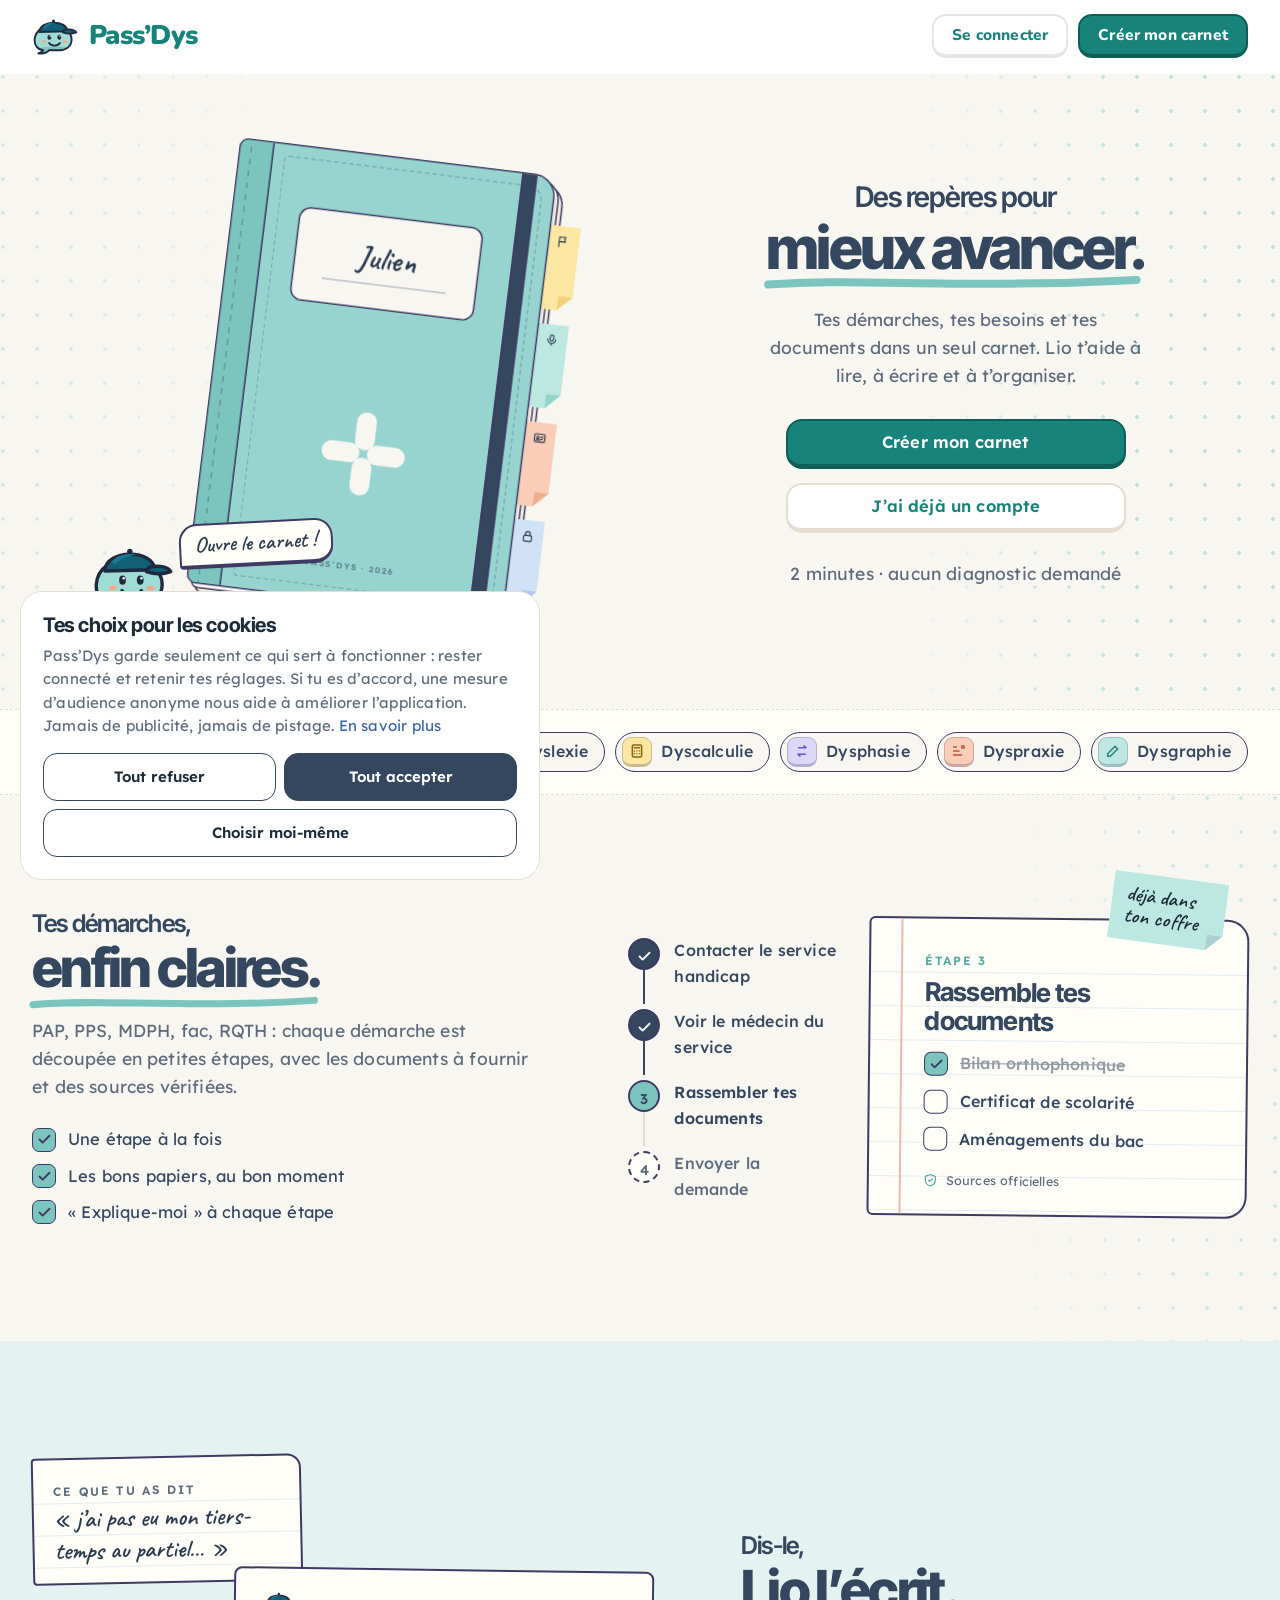
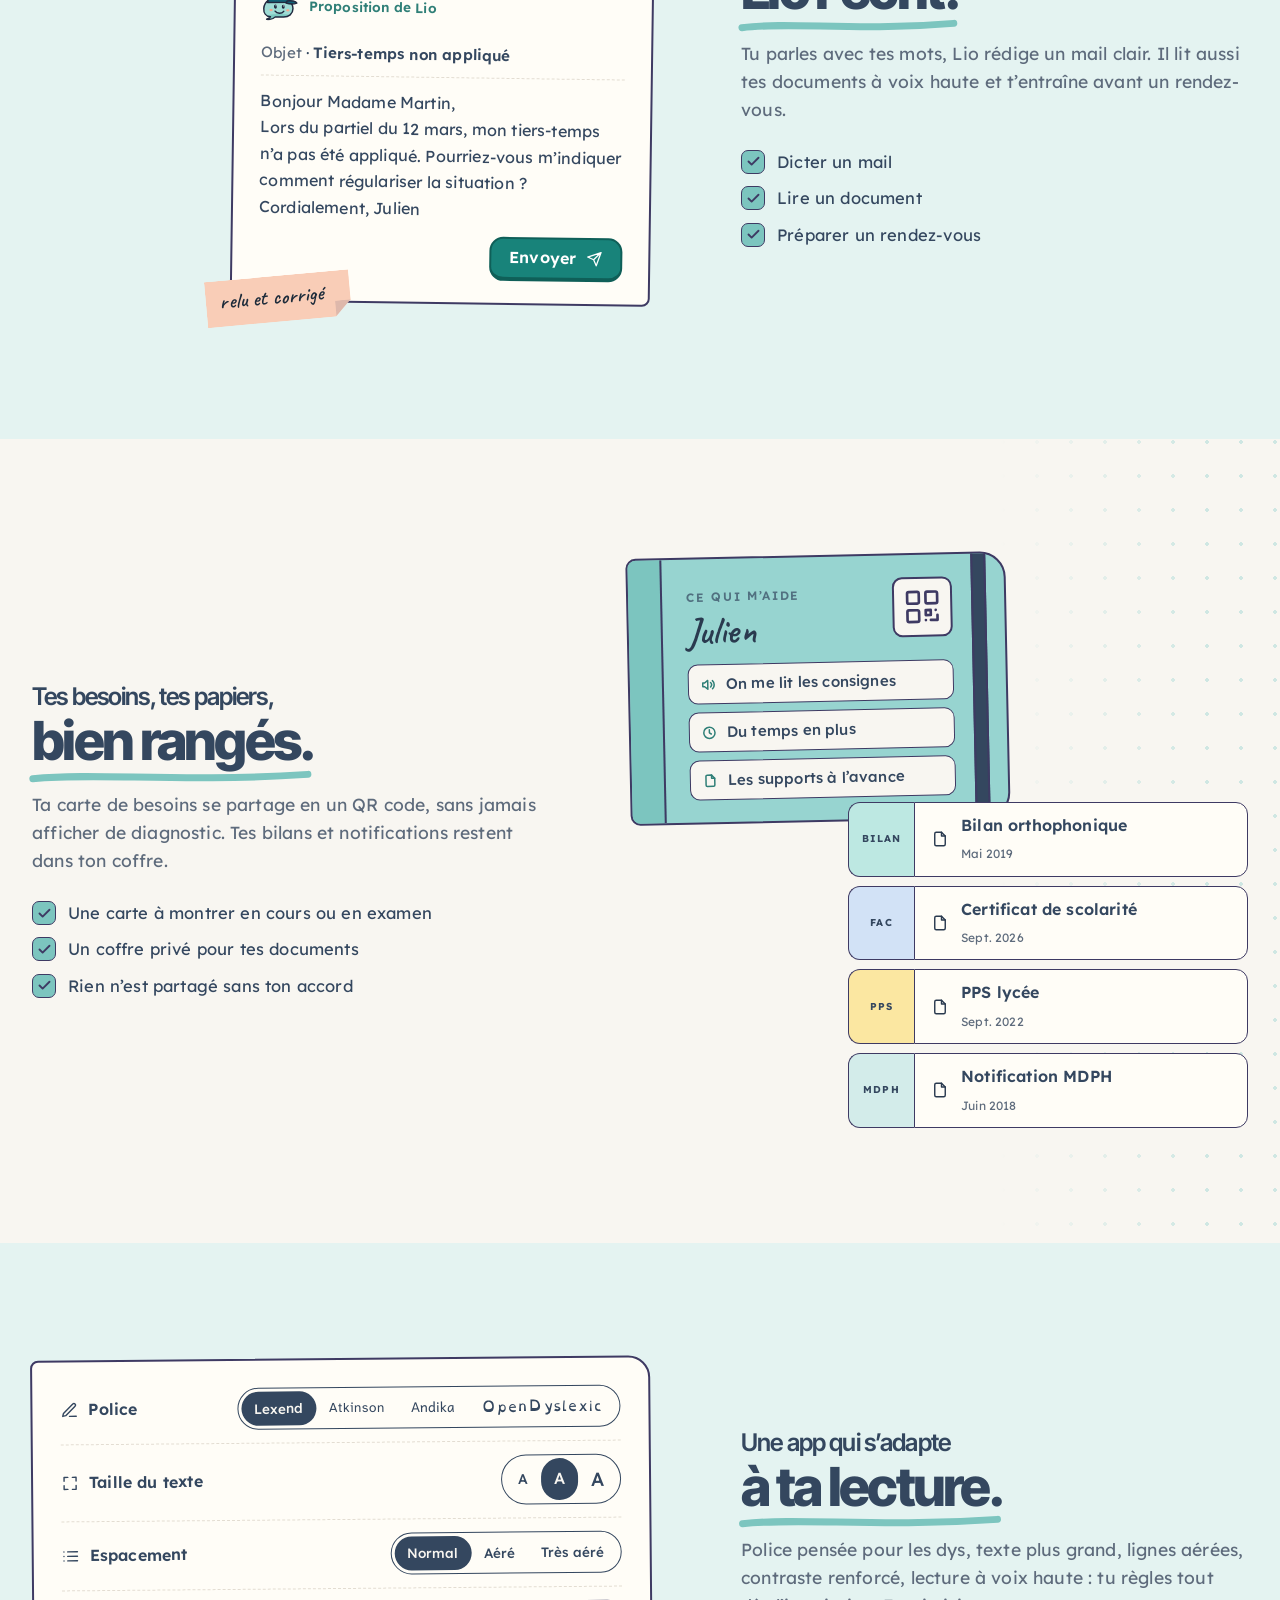
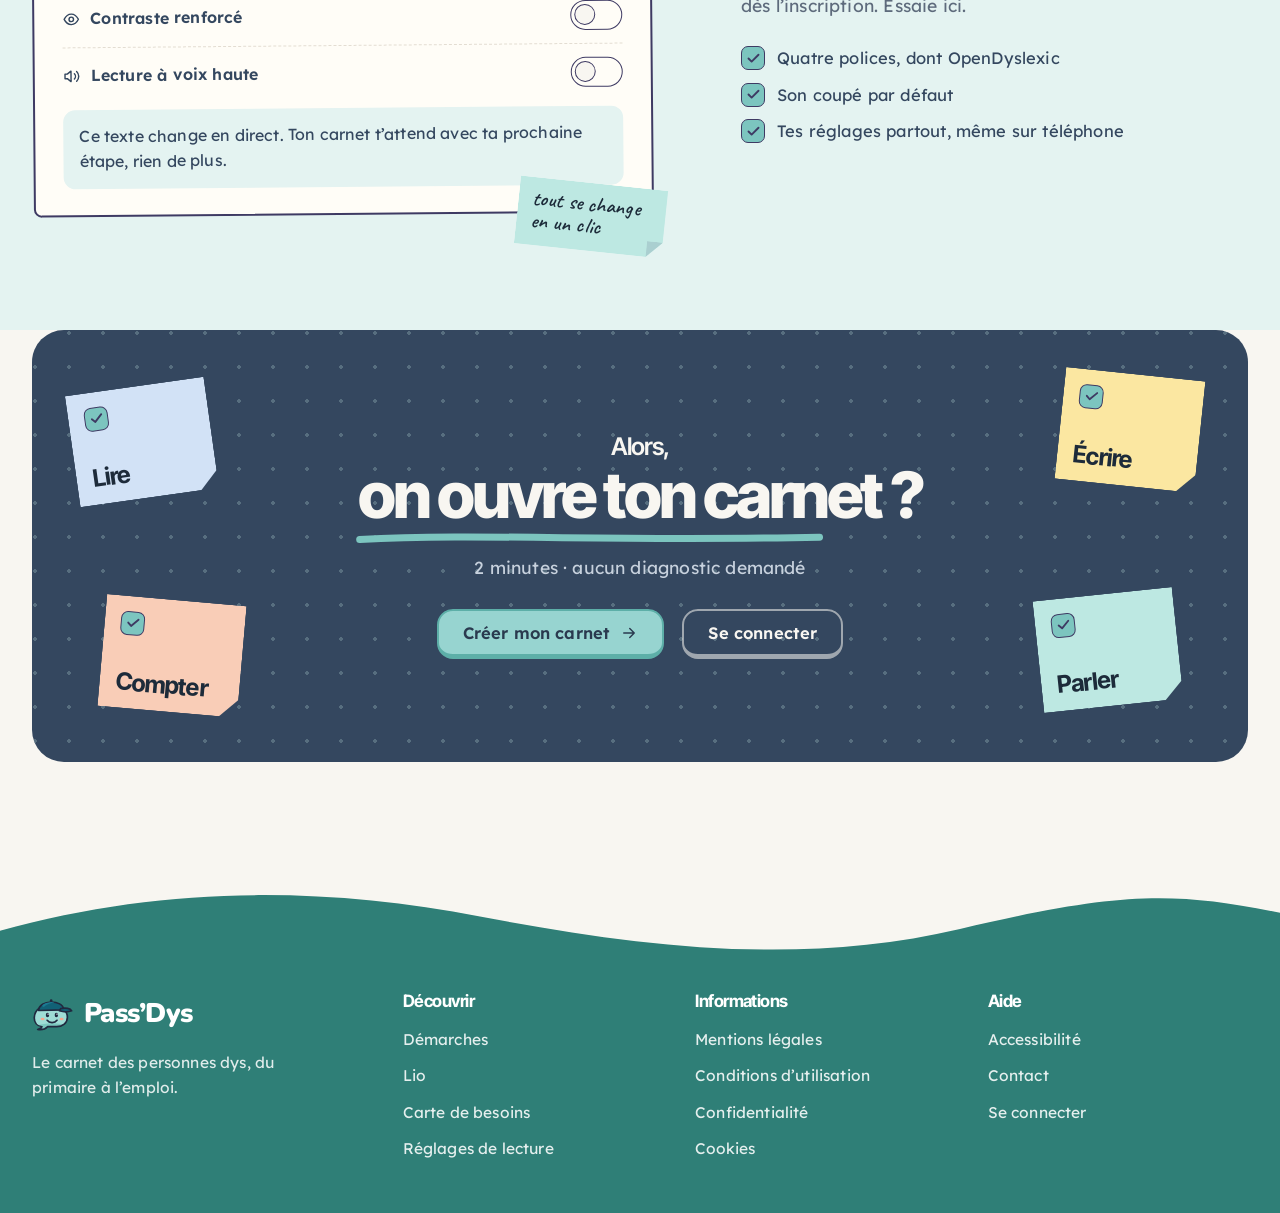
==== Maquette/index.html @ cce4b3df "Maquette : vitrine refaite, responsive, carnet en hero, logo Lio Page adaptée ordinateur, tablette e" ====
<!doctype html>
<html lang="fr">
<head>
<meta charset="utf-8">
<meta name="viewport" content="width=device-width, initial-scale=1, viewport-fit=cover">
<title>Pass’Dys · Des repères pour mieux avancer</title>
<meta name="description" content="Pass’Dys réunit les démarches, les besoins et les documents des personnes dys dans un seul carnet, avec Lio, un compagnon qui aide à lire, écrire et s’organiser.">
<meta name="theme-color" content="#F8F6F1">
<link rel="preconnect" href="https://fonts.googleapis.com">
<link rel="stylesheet" href="https://fonts.googleapis.com/css2?family=Inter+Tight:wght@600;700;800&family=Lexend:wght@300;400;500;600&family=Caveat:wght@500;600;700&family=Atkinson+Hyperlegible:wght@400;700&family=Andika&display=swap">
<link rel="stylesheet" href="https://fonts.googleapis.com/css2?family=Nunito:wght@800;900&display=swap">
<style>
:root {
  --bg: #F8F6F1; --tint: #E4F3F1; --paper: #FFFDF7; --surf: #FFFFFF; --line: #E3DDD2; --ink: #1D2B3A; --navy: #34475F; --navy2: #2A3A4F; --encre: #3E3A63; --sub: #5E6B7C;
  --eau: #97D4D0; --eau2: #7CC5BF; --teal: #4FA9A2; --lio: #2F7F77; --postit: #FBE7A1; --postit2: #EFD27A; --menthe: #BDE8E2; --menthe2: #93D3CA; --corail: #F9CDB7; --corail2: #EDAE92; --pale: #D2E2F6; --pale2: #AFC8EA;
  --font: 'Lexend', 'Segoe UI', sans-serif; --title: 'Inter Tight', 'Lexend', sans-serif; --hand: 'Caveat', cursive;
  --wrap: 1320px; --gut: clamp(16px, 3vw, 32px); --sec: clamp(72px, 9vw, 120px);
  color-scheme: light;
}
@font-face { font-family: 'OpenDyslexic'; src: url('polices/opendyslexic-400.woff2') format('woff2'); font-weight: 400; font-display: swap; }

*, *::before, *::after { box-sizing: border-box; }
html { scroll-behavior: smooth; scroll-padding-top: 84px; }
html, body { margin: 0; }
body { background: var(--bg); color: var(--navy); font-family: var(--font); font-size: 17px; line-height: 1.6; letter-spacing: .01em; -webkit-font-smoothing: antialiased; overflow-x: hidden; }
img, svg { display: block; max-width: 100%; }
a { color: inherit; text-decoration: none; }
button { font: inherit; color: inherit; cursor: pointer; background: none; border: 0; padding: 0; }
:focus-visible { outline: 3px solid #3B64A8; outline-offset: 3px; border-radius: 8px; }
h1, h2, h3 { font-family: var(--title); font-weight: 700; letter-spacing: -.03em; line-height: 1.1; margin: 0; color: var(--navy); }
p { margin: 0; }
ul, ol { margin: 0; padding: 0; list-style: none; }
.wrap { max-width: var(--wrap); margin-inline: auto; padding-inline: var(--gut); }
.skip { position: absolute; left: 12px; top: -60px; z-index: 100; background: var(--navy); color: #fff; padding: 10px 16px; border-radius: 10px; }
.skip:focus { top: 12px; }
.hand { font-family: var(--hand); font-weight: 600; letter-spacing: 0; }
.dots { position: absolute; top: 0; bottom: 0; pointer-events: none; background: radial-gradient(circle at 3px 3px, #BFE2DE 1.8px, transparent 0) 0 0 / 34px 34px; }

.btn { display: inline-flex; align-items: center; justify-content: center; gap: 10px; min-height: 50px; padding: 0 24px; border-radius: 16px; border: 2px solid transparent; border-bottom-width: 5px; font-size: 16.5px; font-weight: 600; white-space: nowrap; transition: background .15s, filter .15s, transform .08s, border-bottom-width .08s; }
.btn:active { transform: translateY(3px); border-bottom-width: 2px; margin-bottom: 3px; }
.btn.pri { background: #18837A; border-color: #0F5F58; color: #fff; } .btn.pri:hover { filter: brightness(1.1); }
.btn.out { background: #fff; border-color: #E3DDD2; color: #18837A; } .btn.out:hover { background: #F7F7F7; }
.btn.sm { min-height: 44px; padding: 0 18px; font-size: 16px; border-radius: 14px; border-bottom-width: 4px; }
.btn svg { transition: transform .3s; } .btn:hover svg { transform: translateX(3px); }
.box { width: 24px; height: 24px; border-radius: 7px; border: 1.8px solid var(--encre); display: inline-flex; align-items: center; justify-content: center; flex-shrink: 0; background: var(--paper); }
.box.on { background: var(--eau2); }
.ticks { display: grid; gap: 10px; }
.ticks li { display: flex; align-items: center; gap: 12px; font-size: 16.5px; }

/* en-tête */
.hd { position: sticky; top: 0; z-index: 50; background: #fff; border-bottom: 2px solid transparent; transition: border-color .2s; }
.hd.scrolled { border-bottom-color: #E5E5E5; }
.hd-in { display: flex; align-items: center; justify-content: space-between; gap: 16px; height: 72px; }
.brand { display: inline-flex; align-items: center; gap: 10px; font-family: 'Nunito', var(--title); font-weight: 900; font-size: 27px; letter-spacing: -.02em; color: #18837A; }
.hd-acts { display: flex; gap: 10px; align-items: center; }
.hd .btn { font-family: 'Nunito', var(--font); font-weight: 800; font-size: 15.5px; }
.hd .btn.pri { background: #18837A; border-color: #0F5F58; color: #fff; }
.hd .btn.out { background: #fff; border-color: #E5E5E5; color: #18837A; } .hd .btn.out:hover { background: #F7F7F7; }

/* titres façon carnet */
.tt .s { display: block; font-size: clamp(19px, 1.9vw, 25px); font-weight: 600; letter-spacing: -.035em; }
.tt .b { display: inline-block; font-size: clamp(32px, 4.2vw, 54px); font-weight: 800; letter-spacing: -.05em; line-height: 1; margin-top: 4px; }
.u { position: relative; white-space: nowrap; }
.u svg { position: absolute; left: -1%; bottom: -.22em; width: 102%; height: .3em; overflow: visible; }
.u path { stroke-dasharray: 460; stroke-dashoffset: 460; }
.hero .u path { animation: draw 1s .7s cubic-bezier(.5, 0, .2, 1) forwards; }
.rv.in .u path { animation: draw 1s .35s cubic-bezier(.5, 0, .2, 1) forwards; }
.txt { font-size: 17.5px; color: var(--sub); max-width: 46ch; margin-top: 22px; }

/* hero */
.hero { position: relative; padding-block: clamp(32px, 5vw, 64px) clamp(48px, 6vw, 80px); overflow: clip; }
.hero .dots.l { left: 0; width: 22%; opacity: .55; -webkit-mask-image: linear-gradient(90deg, #000 30%, transparent); mask-image: linear-gradient(90deg, #000 30%, transparent); }
.hero .dots.r { right: 0; width: 30%; -webkit-mask-image: linear-gradient(270deg, #000 40%, transparent); mask-image: linear-gradient(270deg, #000 40%, transparent); }
.hero .wrap { position: relative; max-width: 1160px; }
.hero-in { display: grid; grid-template-columns: minmax(0, 1.1fr) minmax(0, .9fr); gap: clamp(24px, 5vw, 64px); align-items: center; }
.hero-art { position: relative; display: flex; justify-content: center; }
.nb-box { z-index: 2; }
.lio-says { position: absolute; left: 0; bottom: 4%; z-index: 6; display: flex; align-items: flex-end; gap: 4px; animation: bob 5s ease-in-out infinite; pointer-events: none; }
.lio-says p { background: var(--paper); border: 2px solid var(--encre); border-bottom-width: 4px; border-radius: 18px 18px 18px 4px; padding: 8px 14px; font-size: 22px; line-height: 1.05; color: var(--navy2); transform: rotate(-3deg); margin-bottom: 46px; white-space: nowrap; }
.hero-txt { display: flex; flex-direction: column; align-items: center; text-align: center; }
.hero h1 { display: flex; flex-direction: column; align-items: center; font-size: clamp(38px, 4.6vw, 62px); font-weight: 800; letter-spacing: -.05em; line-height: 1.05; }
.hero h1 .s { font-size: .48em; font-weight: 600; letter-spacing: -.035em; margin-bottom: 4px; }
.hero-txt p { font-size: 17.5px; color: var(--sub); margin-top: 26px; max-width: 34ch; }
.hero-cta { display: flex; flex-wrap: wrap; align-items: center; gap: 10px 18px; margin-top: 24px; }
.hero-txt .hero-cta { flex-direction: column; flex-wrap: nowrap; gap: 14px; width: 100%; margin-top: 30px; }
.btn.wide { width: 100%; max-width: 340px; }
.hero-note { margin-top: 16px; font-size: 15px; color: var(--sub); }

/* le carnet */
.nb-box { --s: .76; --open: 200px; position: relative; width: calc(480px * var(--s)); height: calc(650px * var(--s)); }
.nb-scale { position: absolute; left: calc(24px * var(--s)); top: calc(22px * var(--s)); width: 432px; height: 602px; transform: scale(var(--s)); transform-origin: 0 0; }
.nb { position: relative; width: 420px; height: 590px; transform: rotate(7deg); animation: nbIn 1.2s .2s cubic-bezier(.2, .9, .25, 1.1) both; }
.nb-in { position: relative; width: 420px; height: 590px; animation: sway 7s 1.6s ease-in-out infinite; }
.nb-back { position: absolute; width: 420px; height: 590px; border: 2px solid var(--encre); border-radius: 10px 28px 28px 10px; }
.nb-back.b1 { left: 12px; top: 12px; background: #F3EDDF; }
.nb-back.b2 { left: 6px; top: 6px; background: var(--paper); overflow: hidden; }
.nb-back.b2::after { content: ''; position: absolute; right: 0; top: 0; bottom: 0; width: 9px; background: repeating-linear-gradient(90deg, #E6DFCF 0 1px, transparent 1px 3px); }
.pi { position: absolute; left: 188px; width: 272px; height: 112px; clip-path: polygon(0 0, 100% 0, 100% calc(100% - 20px), calc(100% - 20px) 100%, 0 100%); z-index: 2; color: var(--navy2); transition: transform .55s cubic-bezier(.3, 1.5, .45, 1); animation: peek .8s cubic-bezier(.3, 1.5, .45, 1) backwards; outline: none; }
.pi .fold { position: absolute; right: 0; bottom: 0; width: 20px; height: 20px; clip-path: polygon(0 0, 100% 0, 0 100%); }
.pi-ic { position: absolute; right: 12px; top: 12px; transition: transform .4s; }
.pi-in { position: absolute; left: 66px; right: 36px; top: 14px; opacity: 0; transform: translateX(-12px); transition: opacity .3s, transform .45s; }
.pi-in b { display: block; font-family: var(--title); font-weight: 700; font-size: 23px; letter-spacing: -.03em; line-height: 1.05; }
.pi-in span { display: block; font-size: 14px; line-height: 1.35; margin-top: 5px; }
.pi-in em { display: flex; align-items: center; gap: 4px; font-style: normal; font-size: 12px; font-weight: 600; margin-top: 8px; color: var(--lio); }
.pi:focus-visible, .nb.open .pi { transform: translateX(var(--open)) rotate(-5deg) scale(1.04); z-index: 3; }
.pi:focus-visible .pi-in, .nb.open .pi-in { opacity: 1; transform: none; transition-delay: .12s; }
.nb.open .pi:nth-of-type(2) { transition-delay: .06s; } .nb.open .pi:nth-of-type(3) { transition-delay: .12s; } .nb.open .pi:nth-of-type(4) { transition-delay: .18s; }
.nb-rib { position: absolute; left: 270px; top: 580px; width: 26px; height: 66px; background: var(--teal); border: 2px solid var(--encre); border-top: none; clip-path: polygon(0 0, 100% 0, 100% 100%, 50% 78%, 0 100%); z-index: 4; }
.cover { position: absolute; left: 0; top: 0; width: 420px; height: 590px; background: var(--eau); border: 2.4px solid var(--encre); border-radius: 12px 30px 30px 12px; z-index: 5; overflow: hidden; transform-origin: left center; transition: transform .7s cubic-bezier(.3, 1.2, .4, 1); display: block; }
.cover > span { position: absolute; display: block; }
.cv-spine { left: 0; top: 0; bottom: 0; width: 44px; background: var(--eau2); border-right: 2px solid var(--encre); }
.cv-stitch { left: 13px; top: 0; bottom: 0; width: 2px; background: repeating-linear-gradient(transparent 0 8px, rgba(62, 58, 99, .35) 8px 16px); }
.cv-frame { left: 58px; top: 14px; right: 14px; bottom: 14px; border: 2px dashed rgba(62, 58, 99, .28); border-radius: 6px 20px 20px 6px; }
.cv-label { left: 87px; top: 78px; width: 244px; height: 124px; background: #F8F6F1; border: 2px solid var(--encre); border-radius: 16px; text-align: center; }
.cv-label b { display: block; font-family: var(--hand); font-weight: 600; font-size: 42px; line-height: 1; margin-top: 34px; color: var(--navy2); }
.cv-label i { display: block; height: 1.5px; background: var(--navy); opacity: .3; margin: 12px 38px 0; }
.cv-cross { inset: 0; transition: transform .5s cubic-bezier(.3, 1.6, .5, 1); transform-origin: 209px 392px; }
.cv-cross i { position: absolute; border-radius: 13px; background: #F8F6F1; }
.cv-band { right: 24px; top: -4px; width: 20px; height: 600px; background: var(--navy); border-left: 2px solid var(--encre); border-right: 2px solid var(--encre); }
.cv-brand { left: 119px; width: 180px; text-align: center; bottom: 34px; font-size: 11px; font-weight: 600; letter-spacing: .18em; color: var(--navy2); opacity: .55; }
.nb.open .cover { transform: perspective(2600px) rotateY(-42deg); }
.nb.open .cv-cross { transform: rotate(45deg) scale(.9); }
.cover:focus-visible { outline: 4px solid #3B64A8; outline-offset: 4px; }
@media (hover: hover) {
  .cover { cursor: pointer; }
  .pi:hover { transform: translateX(var(--open)) rotate(-5deg) scale(1.06); z-index: 3; }
  .pi:hover .pi-in { opacity: 1; transform: none; transition-delay: .12s; }
  .pi:hover .pi-ic { transform: rotate(-12deg) scale(1.15); }
  .cover:hover { transform: perspective(2600px) rotateY(-42deg); }
  .cover:hover .cv-cross { transform: rotate(45deg) scale(.9); }
}

/* bandeau dys */
.strip { background: var(--paper); border-block: 1.5px dashed var(--line); }
.strip-in { display: flex; align-items: center; justify-content: space-between; gap: 14px 32px; padding-block: 22px; flex-wrap: wrap; }
.strip p { font-size: 22px; color: var(--teal); transform: rotate(-2deg); }
.strip ul { display: flex; flex-wrap: wrap; gap: 10px; }
.strip li { display: inline-flex; align-items: center; gap: 9px; min-height: 40px; padding: 0 16px; border-radius: 999px; border: 1.5px solid var(--encre); background: var(--bg); font-size: 16px; font-weight: 500; transition: transform .3s cubic-bezier(.3, 1.6, .5, 1); }
.strip li:hover { transform: translateY(-3px) rotate(-2deg); }
.strip li { padding-left: 6px; }
.strip li span { width: 30px; height: 30px; border-radius: 9px; display: flex; align-items: center; justify-content: center; border: 1.5px solid rgba(62, 58, 99, .25); border-bottom-width: 3px; }

/* objets papier */
.paper { position: relative; background: var(--paper); border: 2px solid var(--encre); border-radius: 6px 22px 22px 6px; }
.lined { background-image: repeating-linear-gradient(transparent 0 33px, #E2ECF1 33px 34px); background-position: 0 20px; }
.lined::before { content: ''; position: absolute; left: 30px; top: 0; bottom: 0; width: 1.5px; background: #F1B8AA; }
.cap { font-size: 12px; font-weight: 600; letter-spacing: .14em; text-transform: uppercase; }
.sticky { position: absolute; z-index: 3; padding: 10px 26px 14px 14px; font-family: var(--hand); font-weight: 600; font-size: 21px; line-height: 1.05; color: var(--ink); clip-path: polygon(0 0, 100% 0, 100% calc(100% - 16px), calc(100% - 16px) 100%, 0 100%); transition: transform .4s cubic-bezier(.3, 1.5, .45, 1); }
.sticky::after { content: ''; position: absolute; right: 0; bottom: 0; width: 16px; height: 16px; background: rgba(62, 58, 99, .14); clip-path: polygon(0 0, 100% 0, 0 100%); }
.sticky:hover { transform: rotate(0deg) translateY(-4px) !important; }
.tape { position: absolute; top: -11px; left: 50%; width: 70px; height: 20px; margin-left: -35px; background: rgba(211, 236, 234, .9); transform: rotate(-3deg); }

/* sections */
.block { position: relative; padding-block: var(--sec); overflow: clip; }
.block.tint { background: var(--tint); }
.block > .dots { right: 0; width: 280px; opacity: .7; -webkit-mask-image: linear-gradient(270deg, #000 30%, transparent); mask-image: linear-gradient(270deg, #000 30%, transparent); }
.feat { position: relative; display: grid; grid-template-columns: minmax(0, .9fr) minmax(0, 1.1fr); gap: clamp(40px, 7vw, 96px); align-items: center; }
.feat.rev { grid-template-columns: minmax(0, 1.1fr) minmax(0, .9fr); }
.feat.rev > .vis { order: -1; }
.feat .ticks { margin-top: 26px; }

.dem { display: grid; grid-template-columns: 210px minmax(0, 1fr); gap: 30px; align-items: center; }
.path li { display: flex; gap: 14px; }
.path .k { display: flex; flex-direction: column; align-items: center; }
.path .c { width: 32px; height: 32px; border-radius: 50%; border: 2px solid var(--encre); background: var(--paper); display: flex; align-items: center; justify-content: center; font-size: 14px; font-weight: 600; }
.path .done .c { background: var(--navy); }
.path .now .c { background: var(--eau2); animation: ring 2.2s ease-in-out infinite; }
.path .todo .c { border-style: dashed; }
.path .bar { width: 2px; height: 34px; background: var(--navy); }
.path .now .bar { background: var(--line); }
.path span { padding-top: 5px; font-size: 16px; font-weight: 500; }
.path .now span { font-weight: 600; }
.path .todo span { color: var(--sub); }
.dem .paper { padding: 26px 28px 24px 54px; transform: rotate(.6deg); }
.dem h3 { font-size: 26px; margin-top: 6px; }
.dem .ticks { margin-top: 16px; gap: 12px; }
.dem .ticks li { font-size: 16px; font-weight: 500; }
.dem s { opacity: .55; }
.src { display: flex; align-items: center; gap: 8px; margin-top: 18px; font-size: 12.5px; color: var(--sub); }

.lio-vis { position: relative; padding: 0 0 20px; }
.said { width: 270px; padding: 16px 20px; transform: rotate(-1.2deg); background-image: repeating-linear-gradient(transparent 0 31px, #E2ECF1 31px 32px); background-position: 0 12px; border-radius: 4px 14px 14px 4px; }
.said p { font-size: 25px; line-height: 32px; color: var(--navy2); }
.mail { max-width: 420px; margin: -14px 0 0 auto; padding: 22px 26px; border-radius: 8px; transform: rotate(.8deg); }
.mail-h { display: flex; align-items: center; gap: 10px; font-size: 13.5px; font-weight: 600; color: var(--lio); }
.mail-o { font-size: 15px; padding: 10px 0; border-bottom: 1.5px dashed var(--line); margin-top: 10px; }
.mail-b { font-size: 16px; line-height: 1.65; margin-top: 12px; }
.mail .acts { display: flex; justify-content: flex-end; gap: 8px; margin-top: 14px; }

.card-vis { position: relative; }
.need { position: relative; width: min(100%, 380px); background: var(--eau); border: 2.2px solid var(--encre); border-radius: 10px 26px 26px 10px; padding: 22px 52px 22px 58px; overflow: hidden; transform: rotate(-1.2deg); }
.need::before { content: ''; position: absolute; left: 0; top: 0; bottom: 0; width: 34px; background: var(--eau2); border-right: 2px solid var(--encre); }
.need::after { content: ''; position: absolute; right: 18px; top: -4px; bottom: -4px; width: 15px; background: var(--navy); border-inline: 2px solid var(--encre); }
.need-h { display: flex; justify-content: space-between; align-items: flex-start; gap: 10px; }
.need-h b { display: block; font-size: 38px; line-height: 1; margin-top: 4px; color: var(--navy2); }
.qr { width: 60px; height: 60px; background: #F8F6F1; border: 2px solid var(--encre); border-radius: 10px; display: flex; align-items: center; justify-content: center; flex-shrink: 0; }
.need ul { display: grid; gap: 8px; margin-top: 14px; }
.need li { display: flex; align-items: center; gap: 10px; background: #F8F6F1; border: 1.5px solid var(--encre); border-radius: 10px; padding: 7px 12px; font-size: 15px; font-weight: 500; }
.vault { display: grid; gap: 9px; width: min(100%, 400px); margin: -20px 0 0 auto; position: relative; }
.row { display: flex; align-items: stretch; transition: transform .35s cubic-bezier(.3, 1.4, .5, 1); }
.row:hover { transform: translateX(8px); }
.row .tg { width: 66px; flex-shrink: 0; border: 1.5px solid var(--encre); border-right: 0; border-radius: 12px 0 0 12px; display: flex; align-items: center; justify-content: center; font-size: 10px; font-weight: 700; letter-spacing: .12em; }
.row .bd { flex: 1; min-width: 0; display: flex; align-items: center; gap: 12px; padding: 10px 16px; border: 1.5px solid var(--encre); border-radius: 0 12px 12px 0; background: var(--paper); }
.row b { display: block; font-size: 16px; font-weight: 600; }
.row small { font-size: 12px; color: var(--sub); }

.set { padding: 14px 28px; border-radius: 8px 22px 22px 8px; transform: rotate(-.5deg); }
.set-row { display: flex; align-items: center; justify-content: space-between; gap: 10px 16px; padding: 13px 0; border-bottom: 1.5px dashed var(--line); font-size: 16px; font-weight: 600; flex-wrap: wrap; }
.set-row:last-of-type { border-bottom: 0; }
.set-row > span { display: inline-flex; align-items: center; gap: 10px; }
.seg { display: inline-flex; flex-wrap: wrap; border: 1.5px solid var(--navy); border-radius: 999px; padding: 3px; }
.seg button { padding: 6px 13px; border-radius: 999px; font-size: 13.5px; font-weight: 500; transition: background .2s; }
.seg button:hover { background: #D3ECEA; }
.seg button[aria-pressed="true"] { background: var(--navy); color: #F8F6F1; }
.sw { width: 52px; height: 30px; border-radius: 999px; border: 1.5px solid var(--encre); background: var(--paper); position: relative; flex-shrink: 0; transition: background .2s; }
.sw::after { content: ''; position: absolute; top: 3px; left: 3px; width: 21px; height: 21px; border-radius: 50%; background: #F8F6F1; border: 1.5px solid var(--encre); transition: left .2s; }
.sw[aria-checked="true"] { background: var(--eau2); }
.sw[aria-checked="true"]::after { left: 24px; }
.preview { margin: 6px 0 12px; padding: 14px 16px; border-radius: 12px; background: var(--tint); font-size: 16px; line-height: 1.6; font-weight: 400; transition: font-size .2s; }
.preview.hc { color: #000; background: #FFF6CF; }

.cta { position: relative; background: var(--navy); border-radius: 32px; padding: clamp(56px, 8vw, 104px) var(--gut); text-align: center; overflow: hidden; color: #F8F6F1; }
.cta .dots { inset: 0; width: auto; opacity: .25; }
.cta h2 { position: relative; color: #F8F6F1; }
.cta .tt .b { font-size: clamp(32px, 5vw, 64px); }
.cta p { position: relative; color: #C7D1DD; margin-top: 26px; font-size: 17.5px; }
.cta .hero-cta { position: relative; justify-content: center; margin-top: 28px; }
.cta .btn.pri { background: var(--eau); border-color: #5DAFA8; color: var(--navy2); }
.cta .btn.out { background: transparent; border-color: rgba(248, 246, 241, .55); color: #F8F6F1; } .cta .btn.out:hover { background: rgba(255, 255, 255, .08); }
.cta-pi { position: absolute; width: 140px; height: 112px; padding: 14px 16px; text-align: left; color: var(--ink); clip-path: polygon(0 0, 100% 0, 100% calc(100% - 18px), calc(100% - 18px) 100%, 0 100%); transition: transform .45s cubic-bezier(.3, 1.5, .45, 1); }
.cta-pi:hover { transform: rotate(0deg) translateY(-6px) !important; }
.cta-pi .box { margin-left: auto; }
.cta-pi b { display: block; font-family: var(--title); font-size: 24px; letter-spacing: -.035em; margin-top: 26px; }

.wave { display: block; width: 100%; height: clamp(50px, 7vw, 96px); margin-bottom: -2px; }
.ft { background: var(--lio); color: #fff; padding-block: 28px 52px; }
.ft-in { display: grid; grid-template-columns: 1.3fr repeat(3, 1fr); gap: 32px; }
.ft .brand { color: #fff; }
.ft-in > div > p { color: rgba(255, 255, 255, .85); font-size: 15.5px; margin-top: 12px; max-width: 30ch; }
.ft h3 { color: #fff; font-size: 17px; }
.ft ul { display: grid; gap: 9px; margin-top: 14px; }
.ft ul a, .ft ul button { font-size: 15.5px; color: rgba(255, 255, 255, .88); text-align: left; }
.ft ul a:hover, .ft ul button:hover { color: #fff; text-decoration: underline; text-underline-offset: 4px; }
.ft :focus-visible { outline-color: #fff; }

.nm { display: inline-block; transition: opacity .26s, transform .26s; }
.cv-label .nm { display: block; }
.nm.swap { opacity: 0; transform: translateY(-6px); }
.toast { position: fixed; left: 50%; bottom: 24px; transform: translate(-50%, 20px); background: var(--ink); color: #fff; font-size: 14.5px; padding: 12px 18px; border-radius: 12px; opacity: 0; pointer-events: none; transition: opacity .2s, transform .2s; z-index: 3000; max-width: calc(100vw - 32px); text-align: center; }
.toast.on { opacity: 1; transform: translate(-50%, 0); }
.js .rv { opacity: 0; transform: translateY(18px); transition: opacity .7s ease, transform .7s cubic-bezier(.2, .8, .2, 1); }
.js .rv.in { opacity: 1; transform: none; }

@keyframes nbIn { from { opacity: 0; transform: translateY(90px) rotate(20deg) scale(.92); } to { opacity: 1; transform: rotate(7deg); } }
@keyframes sway { 0%, 100% { transform: rotate(0deg) translateY(0); } 50% { transform: rotate(-1.6deg) translateY(-10px); } }
@keyframes peek { from { transform: translateX(-70px); } to { transform: none; } }
@keyframes pulse { 0%, 100% { transform: scale(1); opacity: 1; } 50% { transform: scale(1.35); opacity: .6; } }
@keyframes ring { 0%, 100% { box-shadow: 0 0 0 0 rgba(124, 197, 191, .55); } 50% { box-shadow: 0 0 0 10px rgba(124, 197, 191, 0); } }
@keyframes bob { 0%, 100% { transform: translateY(0); } 50% { transform: translateY(-8px); } }
@keyframes draw { to { stroke-dashoffset: 0; } }

@media (max-width: 1100px) {
  .nb-box { --s: .68; }
  .cta-pi { display: none; }
}
@media (max-width: 920px) {
  .hero .dots.l { display: none; }
  .hero-in { grid-template-columns: 1fr; }
  .nb-box { --s: .66; }
  .ft-in { grid-template-columns: repeat(3, 1fr); }
  .ft-in > :first-child { grid-column: 1 / -1; }
  .feat, .feat.rev { grid-template-columns: 1fr; }
  .feat.rev > .vis { order: 0; }
}
@media (max-width: 600px) {
  .lio-says { left: -6px; bottom: 0; }
  .lio-says .logo { width: 54px; height: auto; }
  .lio-says p { font-size: 19px; margin-bottom: 36px; }
  body { font-size: 16.5px; }
  html { scroll-padding-top: 70px; }
  .hd-in { height: 64px; }
  .brand { font-size: 23px; }
  .hd-acts .out { display: none; }
  .nb-box { --s: .56; --open: 130px; }
  .dem { grid-template-columns: 1fr; gap: 22px; }
  .dem .paper { padding: 22px 18px 20px 46px; }
  .lined::before { left: 26px; }
  .said { width: auto; max-width: 300px; }
  .mail { padding: 18px; }
  .mail .sticky { left: -6px !important; bottom: -26px !important; }
  .seg { border-radius: 20px; }
  .need { padding: 20px 44px 20px 50px; }
  .vault { margin-top: 18px; }
  .set { padding: 10px 18px; }
  .strip-in { justify-content: center; text-align: center; }
  .strip ul { justify-content: center; }
  .cta { border-radius: 22px; }
  .ft-in { grid-template-columns: 1fr 1fr; }
}
@media (max-width: 380px) {
  .nb-box { --s: .5; --open: 110px; }
}
@media (prefers-reduced-motion: reduce) {
  *, *::before, *::after { animation: none !important; transition: none !important; }
  .u path, .hero-line path { stroke-dashoffset: 0; }
  html { scroll-behavior: auto; }
}
</style>
</head>
<body>

<a class="skip" href="#contenu">Aller au contenu</a>
<header class="hd" id="hd">
  <div class="wrap hd-in">
    <a class="brand" href="#" aria-label="Pass’Dys, accueil"><svg class="logo" width="47" height="38" viewBox="28 42 272 222" aria-hidden="true"><defs><clipPath id="lb1"><path d="M92 236 C58 232 40 206 42 174 C46 120 92 92 152 92 C214 92 258 128 258 174 C258 212 228 236 188 236 L128 236 C116 250 92 258 64 254 C80 248 90 242 92 236 Z"/></clipPath><clipPath id="lc1"><path d="M70 130 C72 58 230 56 234 126 Z"/></clipPath></defs><path d="M92 236 C58 232 40 206 42 174 C46 120 92 92 152 92 C214 92 258 128 258 174 C258 212 228 236 188 236 L128 236 C116 250 92 258 64 254 C80 248 90 242 92 236 Z" fill="#9fdcd5"/><g clip-path="url(#lb1)"><ellipse cx="160" cy="262" rx="150" ry="48" fill="#7cc7bf"/></g><path d="M92 236 C58 232 40 206 42 174 C46 120 92 92 152 92 C214 92 258 128 258 174 C258 212 228 236 188 236 L128 236 C116 250 92 258 64 254 C80 248 90 242 92 236 Z" fill="none" stroke="#21293f" stroke-width="11" stroke-linejoin="round" stroke-linecap="round"/><path d="M70 130 C72 58 230 56 234 126 Z" fill="#116176" stroke="#21293f" stroke-width="11" stroke-linejoin="round"/><path d="M92 100 C108 78 146 70 174 76 C146 80 120 90 104 108 Z" fill="#1b7a92" clip-path="url(#lc1)"/><path d="M214 118 C246 110 278 116 286 132 C260 142 230 140 206 132 Z" fill="#116176" stroke="#21293f" stroke-width="11" stroke-linejoin="round"/><circle cx="152" cy="66" r="9" fill="#21293f"/><ellipse cx="128" cy="160" rx="11" ry="15" fill="#21293f"/><ellipse cx="186" cy="160" rx="11" ry="15" fill="#21293f"/><circle cx="132" cy="154" r="4" fill="#fff"/><circle cx="190" cy="154" r="4" fill="#fff"/><ellipse cx="96" cy="186" rx="13" ry="8" fill="#f7a58c"/><ellipse cx="220" cy="186" rx="13" ry="8" fill="#f7a58c"/><path d="M126 194 C140 214 176 214 190 194" fill="none" stroke="#21293f" stroke-width="11" stroke-linecap="round"/></svg><span>Pass’Dys</span></a>
    <div class="hd-acts"><a class="btn out sm" href="inscription.html#connexion">Se connecter</a><a class="btn pri sm" href="inscription.html#compte">Créer mon carnet</a></div>
  </div>
</header>

<main id="contenu">
<section class="hero" aria-labelledby="heroT">
  <span class="dots l"></span><span class="dots r"></span>
  <div class="wrap hero-in">
    <div class="hero-art">
      
<div class="nb-box"><div class="nb-scale"><div class="nb" id="nb"><div class="nb-in">
  <span class="nb-back b1"></span><span class="nb-back b2"></span>
  <a class="pi" href="#demarches" style="top: 64px; background: #FBE7A1; animation-delay: 1.30s;"><span class="fold" style="background: #EFD27A;"></span><span class="pi-ic"><svg width="18" height="18" viewBox="0 0 24 24" fill="none" stroke-width="2" stroke-linecap="round" stroke-linejoin="round" aria-hidden="true" style="flex-shrink:0;stroke:#2A3A4F"><path d="M4 21V4h11l-2 4 2 4H4"/></svg></span><span class="pi-in"><b>Démarches</b><span>PAP, fac, RQTH en étapes claires</span><em>Découvrir <svg width="12" height="12" viewBox="0 0 24 24" fill="none" stroke-width="2.6" stroke-linecap="round" stroke-linejoin="round" aria-hidden="true" style="flex-shrink:0;stroke:#2F7F77"><path d="M5 12h14M13 6l6 6-6 6"/></svg></em></span></a><a class="pi" href="#lio" style="top: 194px; background: #BDE8E2; animation-delay: 1.42s;"><span class="fold" style="background: #93D3CA;"></span><span class="pi-ic"><svg width="18" height="18" viewBox="0 0 24 24" fill="none" stroke-width="2" stroke-linecap="round" stroke-linejoin="round" aria-hidden="true" style="flex-shrink:0;stroke:#2A3A4F"><rect x="9" y="3" width="6" height="11" rx="3"/><path d="M19 11a7 7 0 0 1-14 0M12 18v3"/></svg></span><span class="pi-in"><b>Lio</b><span>Il lit et écrit avec ta voix</span><em>Découvrir <svg width="12" height="12" viewBox="0 0 24 24" fill="none" stroke-width="2.6" stroke-linecap="round" stroke-linejoin="round" aria-hidden="true" style="flex-shrink:0;stroke:#2F7F77"><path d="M5 12h14M13 6l6 6-6 6"/></svg></em></span></a><a class="pi" href="#carte" style="top: 324px; background: #F9CDB7; animation-delay: 1.54s;"><span class="fold" style="background: #EDAE92;"></span><span class="pi-ic"><svg width="18" height="18" viewBox="0 0 24 24" fill="none" stroke-width="2" stroke-linecap="round" stroke-linejoin="round" aria-hidden="true" style="flex-shrink:0;stroke:#2A3A4F"><rect x="3" y="5" width="18" height="14" rx="2"/><circle cx="9" cy="11" r="2"/><path d="M14 10h4M14 14h3M6 16c.5-1 1.6-1.6 3-1.6s2.5.6 3 1.6"/></svg></span><span class="pi-in"><b>Carte de besoins</b><span>Tes besoins en un QR code</span><em>Découvrir <svg width="12" height="12" viewBox="0 0 24 24" fill="none" stroke-width="2.6" stroke-linecap="round" stroke-linejoin="round" aria-hidden="true" style="flex-shrink:0;stroke:#2F7F77"><path d="M5 12h14M13 6l6 6-6 6"/></svg></em></span></a><a class="pi" href="#carte" style="top: 454px; background: #D2E2F6; animation-delay: 1.66s;"><span class="fold" style="background: #AFC8EA;"></span><span class="pi-ic"><svg width="18" height="18" viewBox="0 0 24 24" fill="none" stroke-width="2" stroke-linecap="round" stroke-linejoin="round" aria-hidden="true" style="flex-shrink:0;stroke:#2A3A4F"><rect x="5" y="11" width="14" height="10" rx="2"/><path d="M8 11V8a4 4 0 0 1 8 0v3"/></svg></span><span class="pi-in"><b>Coffre</b><span>Bilans et PPS, toujours là</span><em>Découvrir <svg width="12" height="12" viewBox="0 0 24 24" fill="none" stroke-width="2.6" stroke-linecap="round" stroke-linejoin="round" aria-hidden="true" style="flex-shrink:0;stroke:#2F7F77"><path d="M5 12h14M13 6l6 6-6 6"/></svg></em></span></a>
  <span class="nb-rib" aria-hidden="true"></span>
  <button class="cover" id="cover" aria-expanded="false" aria-label="Ouvrir le carnet">
    <span class="cv-spine"></span><span class="cv-stitch"></span><span class="cv-frame"></span>
    <span class="cv-label"><b class="nm">Julien</b><i></i></span>
    <span class="cv-cross"><i style="left: 196px; top: 337px; width: 26px; height: 50px;"></i><i style="left: 196px; top: 397px; width: 26px; height: 50px;"></i><i style="left: 154px; top: 379px; width: 50px; height: 26px;"></i><i style="left: 214px; top: 379px; width: 50px; height: 26px;"></i></span>
    <span class="cv-band"></span>
    <span class="cv-brand">PASS’DYS · 2026</span>
  </button>
</div></div></div></div>
      <div class="lio-says" aria-hidden="true"><svg class="logo" width="83" height="68" viewBox="28 42 272 222" aria-hidden="true"><defs><clipPath id="lb2"><path d="M92 236 C58 232 40 206 42 174 C46 120 92 92 152 92 C214 92 258 128 258 174 C258 212 228 236 188 236 L128 236 C116 250 92 258 64 254 C80 248 90 242 92 236 Z"/></clipPath><clipPath id="lc2"><path d="M70 130 C72 58 230 56 234 126 Z"/></clipPath></defs><path d="M92 236 C58 232 40 206 42 174 C46 120 92 92 152 92 C214 92 258 128 258 174 C258 212 228 236 188 236 L128 236 C116 250 92 258 64 254 C80 248 90 242 92 236 Z" fill="#9fdcd5"/><g clip-path="url(#lb2)"><ellipse cx="160" cy="262" rx="150" ry="48" fill="#7cc7bf"/></g><path d="M92 236 C58 232 40 206 42 174 C46 120 92 92 152 92 C214 92 258 128 258 174 C258 212 228 236 188 236 L128 236 C116 250 92 258 64 254 C80 248 90 242 92 236 Z" fill="none" stroke="#21293f" stroke-width="11" stroke-linejoin="round" stroke-linecap="round"/><path d="M70 130 C72 58 230 56 234 126 Z" fill="#116176" stroke="#21293f" stroke-width="11" stroke-linejoin="round"/><path d="M92 100 C108 78 146 70 174 76 C146 80 120 90 104 108 Z" fill="#1b7a92" clip-path="url(#lc2)"/><path d="M214 118 C246 110 278 116 286 132 C260 142 230 140 206 132 Z" fill="#116176" stroke="#21293f" stroke-width="11" stroke-linejoin="round"/><circle cx="152" cy="66" r="9" fill="#21293f"/><ellipse cx="128" cy="160" rx="11" ry="15" fill="#21293f"/><ellipse cx="186" cy="160" rx="11" ry="15" fill="#21293f"/><circle cx="132" cy="154" r="4" fill="#fff"/><circle cx="190" cy="154" r="4" fill="#fff"/><ellipse cx="96" cy="186" rx="13" ry="8" fill="#f7a58c"/><ellipse cx="220" cy="186" rx="13" ry="8" fill="#f7a58c"/><path d="M126 194 C140 214 176 214 190 194" fill="none" stroke="#21293f" stroke-width="11" stroke-linecap="round"/></svg><p class="hand">Ouvre le carnet !</p></div>
    </div>
    <div class="hero-txt">
      <h1 id="heroT"><span class="s">Des repères pour</span><span class="u">mieux avancer.<svg viewBox="0 0 440 30" preserveAspectRatio="none" aria-hidden="true"><path d="M6 18 C 110 6, 230 26, 434 10" stroke="#7CC5BF" stroke-width="8" fill="none" stroke-linecap="round" vector-effect="non-scaling-stroke"/></svg></span></h1>
      <p>Tes démarches, tes besoins et tes documents dans un seul carnet. Lio t’aide à lire, à écrire et à t’organiser.</p>
      <div class="hero-cta"><a class="btn pri wide" href="inscription.html#compte">Créer mon carnet</a><a class="btn out wide" href="inscription.html#connexion">J’ai déjà un compte</a></div>
      <p class="hero-note">2 minutes · aucun diagnostic demandé</p>
    </div>
  </div>
</section>

<section class="strip" aria-label="Pensé pour">
  <div class="wrap strip-in"><p class="hand">Pensé avec et pour les personnes concernées par</p><ul><li><span style="background: #D2E2F6;"><svg width="16" height="16" viewBox="0 0 24 24" fill="none" stroke-width="2.2" stroke-linecap="round" stroke-linejoin="round" aria-hidden="true" style="flex-shrink:0;stroke:#3B64A8"><path d="M3 5a2 2 0 0 1 2-2h5a2 2 0 0 1 2 2v16a2 2 0 0 0-2-2H3zM21 5a2 2 0 0 0-2-2h-5a2 2 0 0 0-2 2v16a2 2 0 0 1 2-2h7z"/></svg></span>Dyslexie</li><li><span style="background: #FBE7A1;"><svg width="16" height="16" viewBox="0 0 24 24" fill="none" stroke-width="2.2" stroke-linecap="round" stroke-linejoin="round" aria-hidden="true" style="flex-shrink:0;stroke:#8A6412"><rect x="5" y="3" width="14" height="18" rx="2"/><path d="M8 7h8M8 12h.01M12 12h.01M16 12h.01M8 16h.01M12 16h.01M16 16h.01"/></svg></span>Dyscalculie</li><li><span style="background: #DCD6F7;"><svg width="16" height="16" viewBox="0 0 24 24" fill="none" stroke-width="2.2" stroke-linecap="round" stroke-linejoin="round" aria-hidden="true" style="flex-shrink:0;stroke:#6552C9"><path d="M7 7h11l-3-3M17 17H6l3 3"/></svg></span>Dysphasie</li><li><span style="background: #F9CDB7;"><svg width="16" height="16" viewBox="0 0 24 24" fill="none" stroke-width="2.2" stroke-linecap="round" stroke-linejoin="round" aria-hidden="true" style="flex-shrink:0;stroke:#B4533A"><path d="M4 6h4M4 12h8M4 18h12"/><circle cx="18" cy="6" r="2"/></svg></span>Dyspraxie</li><li><span style="background: #BDE8E2;"><svg width="16" height="16" viewBox="0 0 24 24" fill="none" stroke-width="2.2" stroke-linecap="round" stroke-linejoin="round" aria-hidden="true" style="flex-shrink:0;stroke:#2F7F77"><path d="M4 20h4L19 9l-4-4L4 16z"/></svg></span>Dysgraphie</li></ul></div>
</section>

<section class="block" id="fonctionnalites" aria-label="Fonctionnalités">
  <span class="dots"></span>
  <div class="wrap">
    <div class="feat" id="demarches">
      <div class="rv">
        <h2 class="tt"><span class="s">Tes démarches,</span><span class="b"><span class="u">enfin claires.<svg viewBox="0 0 440 30" preserveAspectRatio="none" aria-hidden="true"><path d="M6 18 C 110 6, 230 26, 434 10" stroke="#7CC5BF" stroke-width="7" fill="none" stroke-linecap="round" vector-effect="non-scaling-stroke"/></svg></span></span></h2>
        <p class="txt">PAP, PPS, MDPH, fac, RQTH : chaque démarche est découpée en petites étapes, avec les documents à fournir et des sources vérifiées.</p>
        <ul class="ticks"><li><span class="box on"><svg width="15" height="15" viewBox="0 0 24 24" fill="none" stroke="#3E3A63" stroke-width="3" stroke-linecap="round" stroke-linejoin="round" aria-hidden="true"><path d="M20 6 9 17l-5-5"/></svg></span>Une étape à la fois</li><li><span class="box on"><svg width="15" height="15" viewBox="0 0 24 24" fill="none" stroke="#3E3A63" stroke-width="3" stroke-linecap="round" stroke-linejoin="round" aria-hidden="true"><path d="M20 6 9 17l-5-5"/></svg></span>Les bons papiers, au bon moment</li><li><span class="box on"><svg width="15" height="15" viewBox="0 0 24 24" fill="none" stroke="#3E3A63" stroke-width="3" stroke-linecap="round" stroke-linejoin="round" aria-hidden="true"><path d="M20 6 9 17l-5-5"/></svg></span>« Explique-moi » à chaque étape</li></ul>
      </div>
      <div class="vis dem rv" aria-hidden="true">
        <ol class="path">
          <li class="done"><span class="k"><span class="c"><svg width="15" height="15" viewBox="0 0 24 24" fill="none" stroke="#F8F6F1" stroke-width="3" stroke-linecap="round" stroke-linejoin="round" aria-hidden="true"><path d="M20 6 9 17l-5-5"/></svg></span><span class="bar"></span></span><span>Contacter le service handicap</span></li>
          <li class="done"><span class="k"><span class="c"><svg width="15" height="15" viewBox="0 0 24 24" fill="none" stroke="#F8F6F1" stroke-width="3" stroke-linecap="round" stroke-linejoin="round" aria-hidden="true"><path d="M20 6 9 17l-5-5"/></svg></span><span class="bar"></span></span><span>Voir le médecin du service</span></li>
          <li class="now"><span class="k"><span class="c">3</span><span class="bar"></span></span><span>Rassembler tes documents</span></li>
          <li class="todo"><span class="k"><span class="c">4</span></span><span>Envoyer la demande</span></li>
        </ol>
        <div class="paper lined">
          <span class="cap" style="color: var(--teal);">Étape 3</span>
          <h3>Rassemble tes documents</h3>
          <ul class="ticks"><li><span class="box on"><svg width="15" height="15" viewBox="0 0 24 24" fill="none" stroke="#3E3A63" stroke-width="3" stroke-linecap="round" stroke-linejoin="round" aria-hidden="true"><path d="M20 6 9 17l-5-5"/></svg></span><s>Bilan orthophonique</s></li><li><span class="box"></span>Certificat de scolarité</li><li><span class="box"></span>Aménagements du bac</li></ul>
          <span class="src"><svg width="15" height="15" viewBox="0 0 24 24" fill="none" stroke-width="1.9" stroke-linecap="round" stroke-linejoin="round" aria-hidden="true" style="flex-shrink:0;stroke:#4FA9A2"><path d="M12 3l8 3v6c0 5-3.5 8-8 9-4.5-1-8-4-8-9V6z"/><path d="m9 12 2 2 4-4"/></svg>Sources officielles</span>
          <span class="sticky" style="background: var(--menthe); right: 22px; top: -44px; transform: rotate(7deg);" aria-hidden="true">déjà dans<br>ton coffre</span>
        </div>
      </div>
    </div>
  </div>
</section>

<section class="block tint" aria-label="Lio">
  <div class="wrap">
    <div class="feat rev" id="lio">
      <div class="rv">
        <h2 class="tt"><span class="s">Dis-le,</span><span class="b"><span class="u">Lio l’écrit.<svg viewBox="0 0 440 30" preserveAspectRatio="none" aria-hidden="true"><path d="M6 18 C 110 6, 230 26, 434 10" stroke="#7CC5BF" stroke-width="7" fill="none" stroke-linecap="round" vector-effect="non-scaling-stroke"/></svg></span></span></h2>
        <p class="txt">Tu parles avec tes mots, Lio rédige un mail clair. Il lit aussi tes documents à voix haute et t’entraîne avant un rendez-vous.</p>
        <ul class="ticks"><li><span class="box on"><svg width="15" height="15" viewBox="0 0 24 24" fill="none" stroke="#3E3A63" stroke-width="3" stroke-linecap="round" stroke-linejoin="round" aria-hidden="true"><path d="M20 6 9 17l-5-5"/></svg></span>Dicter un mail</li><li><span class="box on"><svg width="15" height="15" viewBox="0 0 24 24" fill="none" stroke="#3E3A63" stroke-width="3" stroke-linecap="round" stroke-linejoin="round" aria-hidden="true"><path d="M20 6 9 17l-5-5"/></svg></span>Lire un document</li><li><span class="box on"><svg width="15" height="15" viewBox="0 0 24 24" fill="none" stroke="#3E3A63" stroke-width="3" stroke-linecap="round" stroke-linejoin="round" aria-hidden="true"><path d="M20 6 9 17l-5-5"/></svg></span>Préparer un rendez-vous</li></ul>
      </div>
      <div class="vis lio-vis rv" aria-hidden="true">
        <div class="paper said"><span class="cap" style="color: var(--sub);">Ce que tu as dit</span><p class="hand">« j’ai pas eu mon tiers-temps au partiel… »</p></div>
        <div class="paper mail">
          <div class="mail-h"><svg class="logo" width="37" height="30" viewBox="28 42 272 222" aria-hidden="true"><defs><clipPath id="lb3"><path d="M92 236 C58 232 40 206 42 174 C46 120 92 92 152 92 C214 92 258 128 258 174 C258 212 228 236 188 236 L128 236 C116 250 92 258 64 254 C80 248 90 242 92 236 Z"/></clipPath><clipPath id="lc3"><path d="M70 130 C72 58 230 56 234 126 Z"/></clipPath></defs><path d="M92 236 C58 232 40 206 42 174 C46 120 92 92 152 92 C214 92 258 128 258 174 C258 212 228 236 188 236 L128 236 C116 250 92 258 64 254 C80 248 90 242 92 236 Z" fill="#9fdcd5"/><g clip-path="url(#lb3)"><ellipse cx="160" cy="262" rx="150" ry="48" fill="#7cc7bf"/></g><path d="M92 236 C58 232 40 206 42 174 C46 120 92 92 152 92 C214 92 258 128 258 174 C258 212 228 236 188 236 L128 236 C116 250 92 258 64 254 C80 248 90 242 92 236 Z" fill="none" stroke="#21293f" stroke-width="11" stroke-linejoin="round" stroke-linecap="round"/><path d="M70 130 C72 58 230 56 234 126 Z" fill="#116176" stroke="#21293f" stroke-width="11" stroke-linejoin="round"/><path d="M92 100 C108 78 146 70 174 76 C146 80 120 90 104 108 Z" fill="#1b7a92" clip-path="url(#lc3)"/><path d="M214 118 C246 110 278 116 286 132 C260 142 230 140 206 132 Z" fill="#116176" stroke="#21293f" stroke-width="11" stroke-linejoin="round"/><circle cx="152" cy="66" r="9" fill="#21293f"/><ellipse cx="128" cy="160" rx="11" ry="15" fill="#21293f"/><ellipse cx="186" cy="160" rx="11" ry="15" fill="#21293f"/><circle cx="132" cy="154" r="4" fill="#fff"/><circle cx="190" cy="154" r="4" fill="#fff"/><ellipse cx="96" cy="186" rx="13" ry="8" fill="#f7a58c"/><ellipse cx="220" cy="186" rx="13" ry="8" fill="#f7a58c"/><path d="M126 194 C140 214 176 214 190 194" fill="none" stroke="#21293f" stroke-width="11" stroke-linecap="round"/></svg>Proposition de Lio</div>
          <div class="mail-o"><span style="color: var(--sub);">Objet</span> · <b style="font-weight: 600;">Tiers-temps non appliqué</b></div>
          <p class="mail-b">Bonjour Madame Martin,<br>Lors du partiel du 12 mars, mon tiers-temps n’a pas été appliqué. Pourriez-vous m’indiquer comment régulariser la situation ?<br>Cordialement, <span class="nm">Julien</span></p>
          <div class="acts"><span class="btn pri sm">Envoyer <svg width="16" height="16" viewBox="0 0 24 24" fill="none" stroke-width="1.9" stroke-linecap="round" stroke-linejoin="round" aria-hidden="true" style="flex-shrink:0;stroke:currentColor"><path d="M22 2 11 13M22 2l-7 20-4-9-9-4z"/></svg></span></div>
          <span class="sticky" style="background: var(--corail); left: -26px; bottom: -22px; transform: rotate(-6deg);" aria-hidden="true">relu et corrigé</span>
        </div>
      </div>
    </div>
  </div>
</section>

<section class="block" aria-label="Carte de besoins et coffre">
  <span class="dots"></span>
  <div class="wrap">
    <div class="feat" id="carte">
      <div class="rv">
        <h2 class="tt"><span class="s">Tes besoins, tes papiers,</span><span class="b"><span class="u">bien rangés.<svg viewBox="0 0 440 30" preserveAspectRatio="none" aria-hidden="true"><path d="M6 18 C 110 6, 230 26, 434 10" stroke="#7CC5BF" stroke-width="7" fill="none" stroke-linecap="round" vector-effect="non-scaling-stroke"/></svg></span></span></h2>
        <p class="txt">Ta carte de besoins se partage en un QR code, sans jamais afficher de diagnostic. Tes bilans et notifications restent dans ton coffre.</p>
        <ul class="ticks"><li><span class="box on"><svg width="15" height="15" viewBox="0 0 24 24" fill="none" stroke="#3E3A63" stroke-width="3" stroke-linecap="round" stroke-linejoin="round" aria-hidden="true"><path d="M20 6 9 17l-5-5"/></svg></span>Une carte à montrer en cours ou en examen</li><li><span class="box on"><svg width="15" height="15" viewBox="0 0 24 24" fill="none" stroke="#3E3A63" stroke-width="3" stroke-linecap="round" stroke-linejoin="round" aria-hidden="true"><path d="M20 6 9 17l-5-5"/></svg></span>Un coffre privé pour tes documents</li><li><span class="box on"><svg width="15" height="15" viewBox="0 0 24 24" fill="none" stroke="#3E3A63" stroke-width="3" stroke-linecap="round" stroke-linejoin="round" aria-hidden="true"><path d="M20 6 9 17l-5-5"/></svg></span>Rien n’est partagé sans ton accord</li></ul>
      </div>
      <div class="vis card-vis rv" aria-hidden="true">
        <div class="need">
          <div class="need-h"><div><span class="cap" style="opacity: .7;">Ce qui m’aide</span><b class="hand nm">Julien</b></div><span class="qr"><svg width="40" height="40" viewBox="0 0 24 24" fill="none" stroke-width="1.6" stroke-linecap="round" stroke-linejoin="round" aria-hidden="true" style="flex-shrink:0;stroke:#3E3A63"><rect x="3" y="3" width="7" height="7" rx="1"/><rect x="14" y="3" width="7" height="7" rx="1"/><rect x="3" y="14" width="7" height="7" rx="1"/><path d="M14 14h3v3h-3zM20 14v.01M14 20h.01M17 20h4v-3"/></svg></span></div>
          <ul><li><svg width="15" height="15" viewBox="0 0 24 24" fill="none" stroke-width="2.4" stroke-linecap="round" stroke-linejoin="round" aria-hidden="true" style="flex-shrink:0;stroke:#2F7F77"><path d="M11 5 6 9H3v6h3l5 4z"/><path d="M15.5 8.5a5 5 0 0 1 0 7M18.5 5.5a9 9 0 0 1 0 13"/></svg>On me lit les consignes</li><li><svg width="15" height="15" viewBox="0 0 24 24" fill="none" stroke-width="2.4" stroke-linecap="round" stroke-linejoin="round" aria-hidden="true" style="flex-shrink:0;stroke:#2F7F77"><circle cx="12" cy="12" r="9"/><path d="M12 7v5l3 2"/></svg>Du temps en plus</li><li><svg width="15" height="15" viewBox="0 0 24 24" fill="none" stroke-width="2.4" stroke-linecap="round" stroke-linejoin="round" aria-hidden="true" style="flex-shrink:0;stroke:#2F7F77"><path d="M14 3H7a2 2 0 0 0-2 2v14a2 2 0 0 0 2 2h10a2 2 0 0 0 2-2V8z"/><path d="M14 3v5h5"/></svg>Les supports à l’avance</li></ul>
        </div>
        <div class="vault">
          <div class="row"><span class="tg" style="background: #BDE8E2;">BILAN</span><span class="bd"><svg width="18" height="18" viewBox="0 0 24 24" fill="none" stroke-width="1.9" stroke-linecap="round" stroke-linejoin="round" aria-hidden="true" style="flex-shrink:0;stroke:#2A3A4F"><path d="M14 3H7a2 2 0 0 0-2 2v14a2 2 0 0 0 2 2h10a2 2 0 0 0 2-2V8z"/><path d="M14 3v5h5"/></svg><span><b>Bilan orthophonique</b><small>Mai 2019</small></span></span></div><div class="row"><span class="tg" style="background: #D2E2F6;">FAC</span><span class="bd"><svg width="18" height="18" viewBox="0 0 24 24" fill="none" stroke-width="1.9" stroke-linecap="round" stroke-linejoin="round" aria-hidden="true" style="flex-shrink:0;stroke:#2A3A4F"><path d="M14 3H7a2 2 0 0 0-2 2v14a2 2 0 0 0 2 2h10a2 2 0 0 0 2-2V8z"/><path d="M14 3v5h5"/></svg><span><b>Certificat de scolarité</b><small>Sept. 2026</small></span></span></div><div class="row"><span class="tg" style="background: #FBE7A1;">PPS</span><span class="bd"><svg width="18" height="18" viewBox="0 0 24 24" fill="none" stroke-width="1.9" stroke-linecap="round" stroke-linejoin="round" aria-hidden="true" style="flex-shrink:0;stroke:#2A3A4F"><path d="M14 3H7a2 2 0 0 0-2 2v14a2 2 0 0 0 2 2h10a2 2 0 0 0 2-2V8z"/><path d="M14 3v5h5"/></svg><span><b>PPS lycée</b><small>Sept. 2022</small></span></span></div><div class="row"><span class="tg" style="background: #D3ECEA;">MDPH</span><span class="bd"><svg width="18" height="18" viewBox="0 0 24 24" fill="none" stroke-width="1.9" stroke-linecap="round" stroke-linejoin="round" aria-hidden="true" style="flex-shrink:0;stroke:#2A3A4F"><path d="M14 3H7a2 2 0 0 0-2 2v14a2 2 0 0 0 2 2h10a2 2 0 0 0 2-2V8z"/><path d="M14 3v5h5"/></svg><span><b>Notification MDPH</b><small>Juin 2018</small></span></span></div>
        </div>
      </div>
    </div>
  </div>
</section>

<section class="block tint" aria-label="Réglages de lecture">
  <div class="wrap">
    <div class="feat rev" id="lecture">
      <div class="rv">
        <h2 class="tt"><span class="s">Une app qui s’adapte</span><span class="b"><span class="u">à ta lecture.<svg viewBox="0 0 440 30" preserveAspectRatio="none" aria-hidden="true"><path d="M6 18 C 110 6, 230 26, 434 10" stroke="#7CC5BF" stroke-width="7" fill="none" stroke-linecap="round" vector-effect="non-scaling-stroke"/></svg></span></span></h2>
        <p class="txt">Police pensée pour les dys, texte plus grand, lignes aérées, contraste renforcé, lecture à voix haute : tu règles tout dès l’inscription. Essaie ici.</p>
        <ul class="ticks"><li><span class="box on"><svg width="15" height="15" viewBox="0 0 24 24" fill="none" stroke="#3E3A63" stroke-width="3" stroke-linecap="round" stroke-linejoin="round" aria-hidden="true"><path d="M20 6 9 17l-5-5"/></svg></span>Quatre polices, dont OpenDyslexic</li><li><span class="box on"><svg width="15" height="15" viewBox="0 0 24 24" fill="none" stroke="#3E3A63" stroke-width="3" stroke-linecap="round" stroke-linejoin="round" aria-hidden="true"><path d="M20 6 9 17l-5-5"/></svg></span>Son coupé par défaut</li><li><span class="box on"><svg width="15" height="15" viewBox="0 0 24 24" fill="none" stroke="#3E3A63" stroke-width="3" stroke-linecap="round" stroke-linejoin="round" aria-hidden="true"><path d="M20 6 9 17l-5-5"/></svg></span>Tes réglages partout, même sur téléphone</li></ul>
      </div>
      <div class="vis rv" style="position: relative;">
        <div class="paper set" id="demo">
          <div class="set-row"><span><svg width="18" height="18" viewBox="0 0 24 24" fill="none" stroke-width="1.9" stroke-linecap="round" stroke-linejoin="round" aria-hidden="true" style="flex-shrink:0;stroke:currentColor"><path d="M12 20h9"/><path d="M16.5 3.5a2.1 2.1 0 0 1 3 3L7 19l-4 1 1-4z"/></svg>Police</span><div class="seg" data-k="font" role="group" aria-label="Police"><button aria-pressed="true" data-v="'Lexend', sans-serif" style="font-family: 'Lexend', sans-serif;">Lexend</button><button aria-pressed="false" data-v="'Atkinson Hyperlegible', sans-serif" style="font-family: 'Atkinson Hyperlegible', sans-serif;">Atkinson</button><button aria-pressed="false" data-v="'Andika', sans-serif" style="font-family: 'Andika', sans-serif;">Andika</button><button aria-pressed="false" data-v="'OpenDyslexic', sans-serif" style="font-family: 'OpenDyslexic', sans-serif;">OpenDyslexic</button></div></div>
          <div class="set-row"><span><svg width="18" height="18" viewBox="0 0 24 24" fill="none" stroke-width="1.9" stroke-linecap="round" stroke-linejoin="round" aria-hidden="true" style="flex-shrink:0;stroke:currentColor"><path d="M4 9V4h5M20 9V4h-5M4 15v5h5M20 15v5h-5"/></svg>Taille du texte</span><div class="seg" data-k="size" role="group" aria-label="Taille du texte"><button aria-pressed="false" data-v="14px" aria-label="Petit" style="font-size: 14px;">A</button><button aria-pressed="true" data-v="16px" aria-label="Moyen" style="font-size: 16px;">A</button><button aria-pressed="false" data-v="19px" aria-label="Grand" style="font-size: 19px;">A</button></div></div>
          <div class="set-row"><span><svg width="18" height="18" viewBox="0 0 24 24" fill="none" stroke-width="1.9" stroke-linecap="round" stroke-linejoin="round" aria-hidden="true" style="flex-shrink:0;stroke:currentColor"><path d="M8 6h13M8 12h13M8 18h13M3 6h.01M3 12h.01M3 18h.01"/></svg>Espacement</span><div class="seg" data-k="space" role="group" aria-label="Espacement"><button aria-pressed="true" data-v="1.6">Normal</button><button aria-pressed="false" data-v="1.9">Aéré</button><button aria-pressed="false" data-v="2.2">Très aéré</button></div></div>
          <div class="set-row"><span><svg width="18" height="18" viewBox="0 0 24 24" fill="none" stroke-width="1.9" stroke-linecap="round" stroke-linejoin="round" aria-hidden="true" style="flex-shrink:0;stroke:currentColor"><path d="M2.5 12S6 5 12 5s9.5 7 9.5 7-3.5 7-9.5 7S2.5 12 2.5 12z"/><circle cx="12" cy="12" r="3"/></svg>Contraste renforcé</span><button class="sw" role="switch" aria-checked="false" data-k="hc" aria-label="Contraste renforcé"></button></div>
          <div class="set-row"><span><svg width="18" height="18" viewBox="0 0 24 24" fill="none" stroke-width="1.9" stroke-linecap="round" stroke-linejoin="round" aria-hidden="true" style="flex-shrink:0;stroke:currentColor"><path d="M11 5 6 9H3v6h3l5 4z"/><path d="M15.5 8.5a5 5 0 0 1 0 7M18.5 5.5a9 9 0 0 1 0 13"/></svg>Lecture à voix haute</span><button class="sw" role="switch" aria-checked="false" data-k="voice" aria-label="Lecture à voix haute"></button></div>
          <p class="preview" id="preview">Ce texte change en direct. Ton carnet t’attend avec ta prochaine étape, rien de plus.</p>
        </div>
        <span class="sticky" style="background: var(--menthe); right: -14px; bottom: -36px; transform: rotate(6deg);" aria-hidden="true">tout se change<br>en un clic</span>
      </div>
    </div>
  </div>
</section>

<section class="block" style="padding-top: 0;" aria-labelledby="ctaT">
  <div class="wrap">
    <div class="cta rv">
      <span class="dots"></span>
      <span class="cta-pi" style="background: #D2E2F6; left: 40px; top: 56px; transform: rotate(-8deg);" aria-hidden="true"><span class="box on"><svg width="15" height="15" viewBox="0 0 24 24" fill="none" stroke="#3E3A63" stroke-width="3" stroke-linecap="round" stroke-linejoin="round" aria-hidden="true"><path d="M20 6 9 17l-5-5"/></svg></span><b>Lire</b></span><span class="cta-pi" style="background: #FBE7A1; right: 48px; top: 44px; transform: rotate(6deg);" aria-hidden="true"><span class="box on"><svg width="15" height="15" viewBox="0 0 24 24" fill="none" stroke="#3E3A63" stroke-width="3" stroke-linecap="round" stroke-linejoin="round" aria-hidden="true"><path d="M20 6 9 17l-5-5"/></svg></span><b>Écrire</b></span><span class="cta-pi" style="background: #F9CDB7; left: 70px; bottom: 50px; transform: rotate(5deg);" aria-hidden="true"><span class="box on"><svg width="15" height="15" viewBox="0 0 24 24" fill="none" stroke="#3E3A63" stroke-width="3" stroke-linecap="round" stroke-linejoin="round" aria-hidden="true"><path d="M20 6 9 17l-5-5"/></svg></span><b>Compter</b></span><span class="cta-pi" style="background: #BDE8E2; right: 70px; bottom: 56px; transform: rotate(-6deg);" aria-hidden="true"><span class="box on"><svg width="15" height="15" viewBox="0 0 24 24" fill="none" stroke="#3E3A63" stroke-width="3" stroke-linecap="round" stroke-linejoin="round" aria-hidden="true"><path d="M20 6 9 17l-5-5"/></svg></span><b>Parler</b></span>
      <h2 class="tt" id="ctaT"><span class="s">Alors,</span><span class="b"><span class="u">on ouvre ton carnet ?<svg viewBox="0 0 440 30" preserveAspectRatio="none" aria-hidden="true"><path d="M6 18 C 110 6, 230 26, 434 10" stroke="#7CC5BF" stroke-width="7" fill="none" stroke-linecap="round" vector-effect="non-scaling-stroke"/></svg></span></span></h2>
      <p>2 minutes · aucun diagnostic demandé</p>
      <div class="hero-cta"><a class="btn pri" href="inscription.html#compte">Créer mon carnet <svg width="18" height="18" viewBox="0 0 24 24" fill="none" stroke-width="1.9" stroke-linecap="round" stroke-linejoin="round" aria-hidden="true" style="flex-shrink:0;stroke:currentColor"><path d="M5 12h14M13 6l6 6-6 6"/></svg></a><a class="btn out" href="inscription.html#connexion">Se connecter</a></div>
    </div>
  </div>
</section>
</main>

<svg class="wave" viewBox="0 0 1440 100" preserveAspectRatio="none" aria-hidden="true"><path d="M0 60 C 180 10, 360 10, 540 44 S 900 100, 1080 58 S 1320 16, 1440 40 V 100 H 0 Z" fill="#2F7F77"/></svg>
<footer class="ft">
  <div class="wrap ft-in">
    <div><a class="brand" href="#"><svg class="logo" width="42" height="34" viewBox="28 42 272 222" aria-hidden="true"><defs><clipPath id="lb4"><path d="M92 236 C58 232 40 206 42 174 C46 120 92 92 152 92 C214 92 258 128 258 174 C258 212 228 236 188 236 L128 236 C116 250 92 258 64 254 C80 248 90 242 92 236 Z"/></clipPath><clipPath id="lc4"><path d="M70 130 C72 58 230 56 234 126 Z"/></clipPath></defs><path d="M92 236 C58 232 40 206 42 174 C46 120 92 92 152 92 C214 92 258 128 258 174 C258 212 228 236 188 236 L128 236 C116 250 92 258 64 254 C80 248 90 242 92 236 Z" fill="#9fdcd5"/><g clip-path="url(#lb4)"><ellipse cx="160" cy="262" rx="150" ry="48" fill="#7cc7bf"/></g><path d="M92 236 C58 232 40 206 42 174 C46 120 92 92 152 92 C214 92 258 128 258 174 C258 212 228 236 188 236 L128 236 C116 250 92 258 64 254 C80 248 90 242 92 236 Z" fill="none" stroke="#21293f" stroke-width="11" stroke-linejoin="round" stroke-linecap="round"/><path d="M70 130 C72 58 230 56 234 126 Z" fill="#116176" stroke="#21293f" stroke-width="11" stroke-linejoin="round"/><path d="M92 100 C108 78 146 70 174 76 C146 80 120 90 104 108 Z" fill="#1b7a92" clip-path="url(#lc4)"/><path d="M214 118 C246 110 278 116 286 132 C260 142 230 140 206 132 Z" fill="#116176" stroke="#21293f" stroke-width="11" stroke-linejoin="round"/><circle cx="152" cy="66" r="9" fill="#21293f"/><ellipse cx="128" cy="160" rx="11" ry="15" fill="#21293f"/><ellipse cx="186" cy="160" rx="11" ry="15" fill="#21293f"/><circle cx="132" cy="154" r="4" fill="#fff"/><circle cx="190" cy="154" r="4" fill="#fff"/><ellipse cx="96" cy="186" rx="13" ry="8" fill="#f7a58c"/><ellipse cx="220" cy="186" rx="13" ry="8" fill="#f7a58c"/><path d="M126 194 C140 214 176 214 190 194" fill="none" stroke="#21293f" stroke-width="11" stroke-linecap="round"/></svg><span>Pass’Dys</span></a><p>Le carnet des personnes dys, du primaire à l’emploi.</p></div>
    <div><h3>Découvrir</h3><ul><li><a href="#demarches">Démarches</a></li><li><a href="#lio">Lio</a></li><li><a href="#carte">Carte de besoins</a></li><li><a href="#lecture">Réglages de lecture</a></li></ul></div>
    <div><h3>Informations</h3><ul><li><a href="informations.html#mentions">Mentions légales</a></li><li><a href="informations.html#cgu">Conditions d’utilisation</a></li><li><a href="informations.html#confidentialite">Confidentialité</a></li><li><button data-act="cookies">Cookies</button></li></ul></div>
    <div><h3>Aide</h3><ul><li><a href="informations.html#accessibilite">Accessibilité</a></li><li><a href="informations.html#contact">Contact</a></li><li><a href="inscription.html#connexion">Se connecter</a></li></ul></div>
  </div>
</footer>
<div class="toast" id="toast" role="status" aria-live="polite"></div>
<script>
(() => {
  const $ = (s) => document.querySelector(s);
  document.documentElement.classList.add('js');
  const hd = $('#hd');
  const onScroll = () => hd.classList.toggle('scrolled', scrollY > 8);
  addEventListener('scroll', onScroll, { passive: true });
  onScroll();

  const nb = $('#nb');
  const cover = $('#cover');
  const touch = matchMedia('(hover: none)');
  const setOpen = (o) => { nb.classList.toggle('open', o); cover.setAttribute('aria-expanded', String(o)); cover.setAttribute('aria-label', o ? 'Fermer le carnet' : 'Ouvrir le carnet'); };
  nb.addEventListener('click', (e) => {
    if (e.target.closest('.pi')) { if (touch.matches && !nb.classList.contains('open')) { e.preventDefault(); setOpen(true); } return; }
    if (e.target.closest('.cover')) setOpen(!nb.classList.contains('open'));
  });

  const NAMES = ['Julien', 'Adam', 'Lyla', 'Jade'];
  let ni = 0;
  if (!matchMedia('(prefers-reduced-motion: reduce)').matches) setInterval(() => {
    ni = (ni + 1) % NAMES.length;
    document.querySelectorAll('.nm').forEach((el) => { el.classList.add('swap'); setTimeout(() => { el.textContent = NAMES[ni]; el.classList.remove('swap'); }, 260); });
  }, 2600);

  const rv = document.querySelectorAll('.rv');
  if ('IntersectionObserver' in window) {
    const io = new IntersectionObserver((list) => list.forEach((x) => { if (x.isIntersecting) { x.target.classList.add('in'); io.unobserve(x.target); } }), { rootMargin: '0px 0px -8% 0px' });
    rv.forEach((el) => io.observe(el));
  } else rv.forEach((el) => el.classList.add('in'));

  const pv = $('#preview');
  const apply = { font: (v) => { pv.style.fontFamily = v; }, size: (v) => { pv.style.fontSize = v; }, space: (v) => { pv.style.lineHeight = v; pv.style.letterSpacing = v === '1.6' ? '' : (v === '1.9' ? '.03em' : '.06em'); } };
  $('#demo').addEventListener('click', (e) => {
    const b = e.target.closest('.seg button');
    if (b) {
      b.parentElement.querySelectorAll('button').forEach((x) => x.setAttribute('aria-pressed', String(x === b)));
      apply[b.parentElement.dataset.k](b.dataset.v);
      return;
    }
    const sw = e.target.closest('.sw');
    if (!sw) return;
    const on = sw.getAttribute('aria-checked') !== 'true';
    sw.setAttribute('aria-checked', String(on));
    if (sw.dataset.k === 'hc') pv.classList.toggle('hc', on);
    if (sw.dataset.k === 'voice') {
      if (!('speechSynthesis' in window)) return;
      speechSynthesis.cancel();
      if (on) { const u = new SpeechSynthesisUtterance(pv.textContent); u.lang = 'fr-FR'; u.rate = .9; u.onend = () => sw.setAttribute('aria-checked', 'false'); speechSynthesis.speak(u); }
    }
  });

  window.toast = (msg) => { const t = $('#toast'); t.textContent = msg; t.classList.add('on'); clearTimeout(window.toast.t); window.toast.t = setTimeout(() => t.classList.remove('on'), 2600); };
})();
</script>
<script>(() => {
  const KEY = 'passdys:cookies';
  const MAX = 182 * 86400000;
  const read = () => { try { const v = JSON.parse(localStorage.getItem(KEY) || 'null'); return v && Date.now() - v.at < MAX ? v : null; } catch (e) { return null; } };
  const save = (audience) => { try { localStorage.setItem(KEY, JSON.stringify({ at: Date.now(), audience })); } catch (e) { return null; } return true; };
  const css = `
.ck { position: fixed; z-index: 2000; left: 20px; bottom: 20px; width: min(520px, calc(100vw - 40px)); background: var(--surf, #FFFFFF); color: var(--ink, #1D2B3A); border: 1px solid var(--line, #E7E3DB); border-radius: 22px; padding: 22px; font-family: 'Lexend', 'Segoe UI', sans-serif; font-size: 15px; line-height: 1.55; text-align: left; }
.ck h2 { margin: 0 0 8px; font-family: 'Inter Tight', 'Lexend', sans-serif; font-size: 20px; letter-spacing: -.02em; color: var(--ink, #1D2B3A); }
.ck p { margin: 0; color: var(--sub, #5E6B7C); }
.ck a { color: var(--dem, #3B64A8); text-underline-offset: 3px; }
.ck-acts { display: grid; grid-template-columns: 1fr 1fr; gap: 8px; margin-top: 16px; }
.ck-acts .ck-wide { grid-column: 1 / -1; }
.ck button { font: inherit; font-weight: 600; min-height: 48px; border-radius: 14px; cursor: pointer; border: 1.5px solid #34475F; background: transparent; color: var(--ink, #1D2B3A); padding: 0 14px; }
.ck button.ck-pri { background: #34475F; color: #FFFFFF; }
.ck button:focus-visible, .ck a:focus-visible { outline: 3px solid #3B64A8; outline-offset: 2px; }
.ck-cat { display: flex; align-items: flex-start; gap: 14px; padding: 14px 0; border-top: 1px solid var(--line, #E7E3DB); }
.ck-cat b { display: block; color: var(--ink, #1D2B3A); }
.ck-cat span.s { display: block; font-size: 13.5px; color: var(--sub, #5E6B7C); }
.ck-sw { flex-shrink: 0; width: 50px; height: 30px; border-radius: 99px; border: 0 !important; background: #C9C4BA !important; position: relative; padding: 0 !important; min-height: 0 !important; }
.ck-sw::after { content: ''; position: absolute; top: 4px; left: 4px; width: 22px; height: 22px; border-radius: 50%; background: #FFFFFF; transition: left .15s; }
.ck-sw[aria-checked="true"] { background: #2F7F77 !important; }
.ck-sw[aria-checked="true"]::after { left: 24px; }
.ck-sw:disabled { opacity: .6; cursor: not-allowed; }
@media (max-width: 600px) { .ck { left: 0; right: 0; bottom: 0; width: 100%; border-radius: 22px 22px 0 0; padding: 18px 16px calc(16px + env(safe-area-inset-bottom, 0px)); } }
`;
  const st = document.createElement('style');
  st.textContent = css;
  document.head.append(st);
  let box = null;
  const close = () => { if (box) { box.remove(); box = null; } };
  const LEGAL = 'informations.html';
  function banner() {
    close();
    box = document.createElement('section');
    box.className = 'ck';
    box.setAttribute('role', 'dialog');
    box.setAttribute('aria-labelledby', 'ckT');
    box.innerHTML = `<h2 id="ckT">Tes choix pour les cookies</h2>
      <p>Pass’Dys garde seulement ce qui sert à fonctionner : rester connecté et retenir tes réglages. Si tu es d’accord, une mesure d’audience anonyme nous aide à améliorer l’application. Jamais de publicité, jamais de pistage. <a href="${LEGAL}#cookies">En savoir plus</a></p>
      <div class="ck-acts"><button data-ck="non">Tout refuser</button><button class="ck-pri" data-ck="oui">Tout accepter</button><button class="ck-wide" data-ck="perso">Choisir moi-même</button></div>`;
    document.body.append(box);
  }
  function prefs() {
    close();
    const cur = read();
    box = document.createElement('section');
    box.className = 'ck';
    box.setAttribute('role', 'dialog');
    box.setAttribute('aria-labelledby', 'ckT');
    box.innerHTML = `<h2 id="ckT">Choisir moi-même</h2>
      <div class="ck-cat"><span style="flex: 1;"><b>Nécessaires</b><span class="s">Rester connecté, garder tes réglages et tes choix. Toujours actifs : l’application ne marche pas sans.</span></span><button class="ck-sw" role="switch" aria-checked="true" aria-label="Nécessaires, toujours actifs" disabled></button></div>
      <div class="ck-cat"><span style="flex: 1;"><b>Mesure d’audience anonyme</b><span class="s">Compter les pages vues, sans savoir qui tu es. Désactivée tant que tu ne l’actives pas.</span></span><button class="ck-sw" id="ckAud" role="switch" aria-checked="${cur && cur.audience ? 'true' : 'false'}" aria-label="Mesure d’audience anonyme"></button></div>
      <div class="ck-acts"><button data-ck="non">Tout refuser</button><button class="ck-pri" data-ck="save">Enregistrer</button></div>
      <p style="margin-top: 12px; font-size: 13.5px;">On te redemandera dans 6 mois. Tu peux changer d’avis à tout moment dans les réglages.</p>`;
    document.body.append(box);
    box.querySelector('#ckAud').focus();
  }
  const say = (m) => { const t = document.getElementById('toast'); if (typeof toast === 'function') toast(m); else if (t) { t.textContent = m; t.classList.add('on'); setTimeout(() => t.classList.remove('on'), 2400); } };
  document.addEventListener('click', (e) => {
    const sw = e.target.closest('#ckAud');
    if (sw) { sw.setAttribute('aria-checked', sw.getAttribute('aria-checked') === 'true' ? 'false' : 'true'); return; }
    const b = e.target.closest('[data-ck]');
    if (b) {
      const k = b.dataset.ck;
      if (k === 'perso') return prefs();
      if (k === 'oui') { save(true); close(); return say('Merci. Mesure d’audience anonyme activée.'); }
      if (k === 'non') { save(false); close(); return say('C’est noté : seulement le nécessaire.'); }
      if (k === 'save') { const on = document.getElementById('ckAud').getAttribute('aria-checked') === 'true'; save(on); close(); return say('Tes choix sont enregistrés.'); }
    }
    const open = e.target.closest('[data-act="cookies"]');
    if (open) { e.preventDefault(); prefs(); return; }
    const lg = e.target.closest('[data-legal]');
    if (lg) { e.preventDefault(); location.href = `${LEGAL}#${lg.dataset.legal}`; }
  });
  window.passdysCookies = prefs;
  const MAP = { 'Accessibilité': 'accessibilite', 'Confidentialité': 'confidentialite', Contact: 'contact', 'politique de confidentialité': 'confidentialite', 'conditions d’utilisation': 'cgu' };
  const wire = () => {
    document.querySelectorAll('span.tab, span[style*="underline"]').forEach((el) => {
      const k = MAP[el.textContent.trim()];
      if (k && !el.dataset.legal) { el.dataset.legal = k; el.setAttribute('role', 'link'); el.setAttribute('tabindex', '0'); el.style.cursor = 'pointer'; }
    });
  };
  const start = () => { wire(); if (!read()) banner(); };
  if (document.readyState === 'loading') document.addEventListener('DOMContentLoaded', start); else start();
  document.addEventListener('keydown', (e) => { if ((e.key === 'Enter' || e.key === ' ') && e.target.dataset && e.target.dataset.legal) { e.preventDefault(); e.target.click(); } });
})();
</script>
</body>
</html>
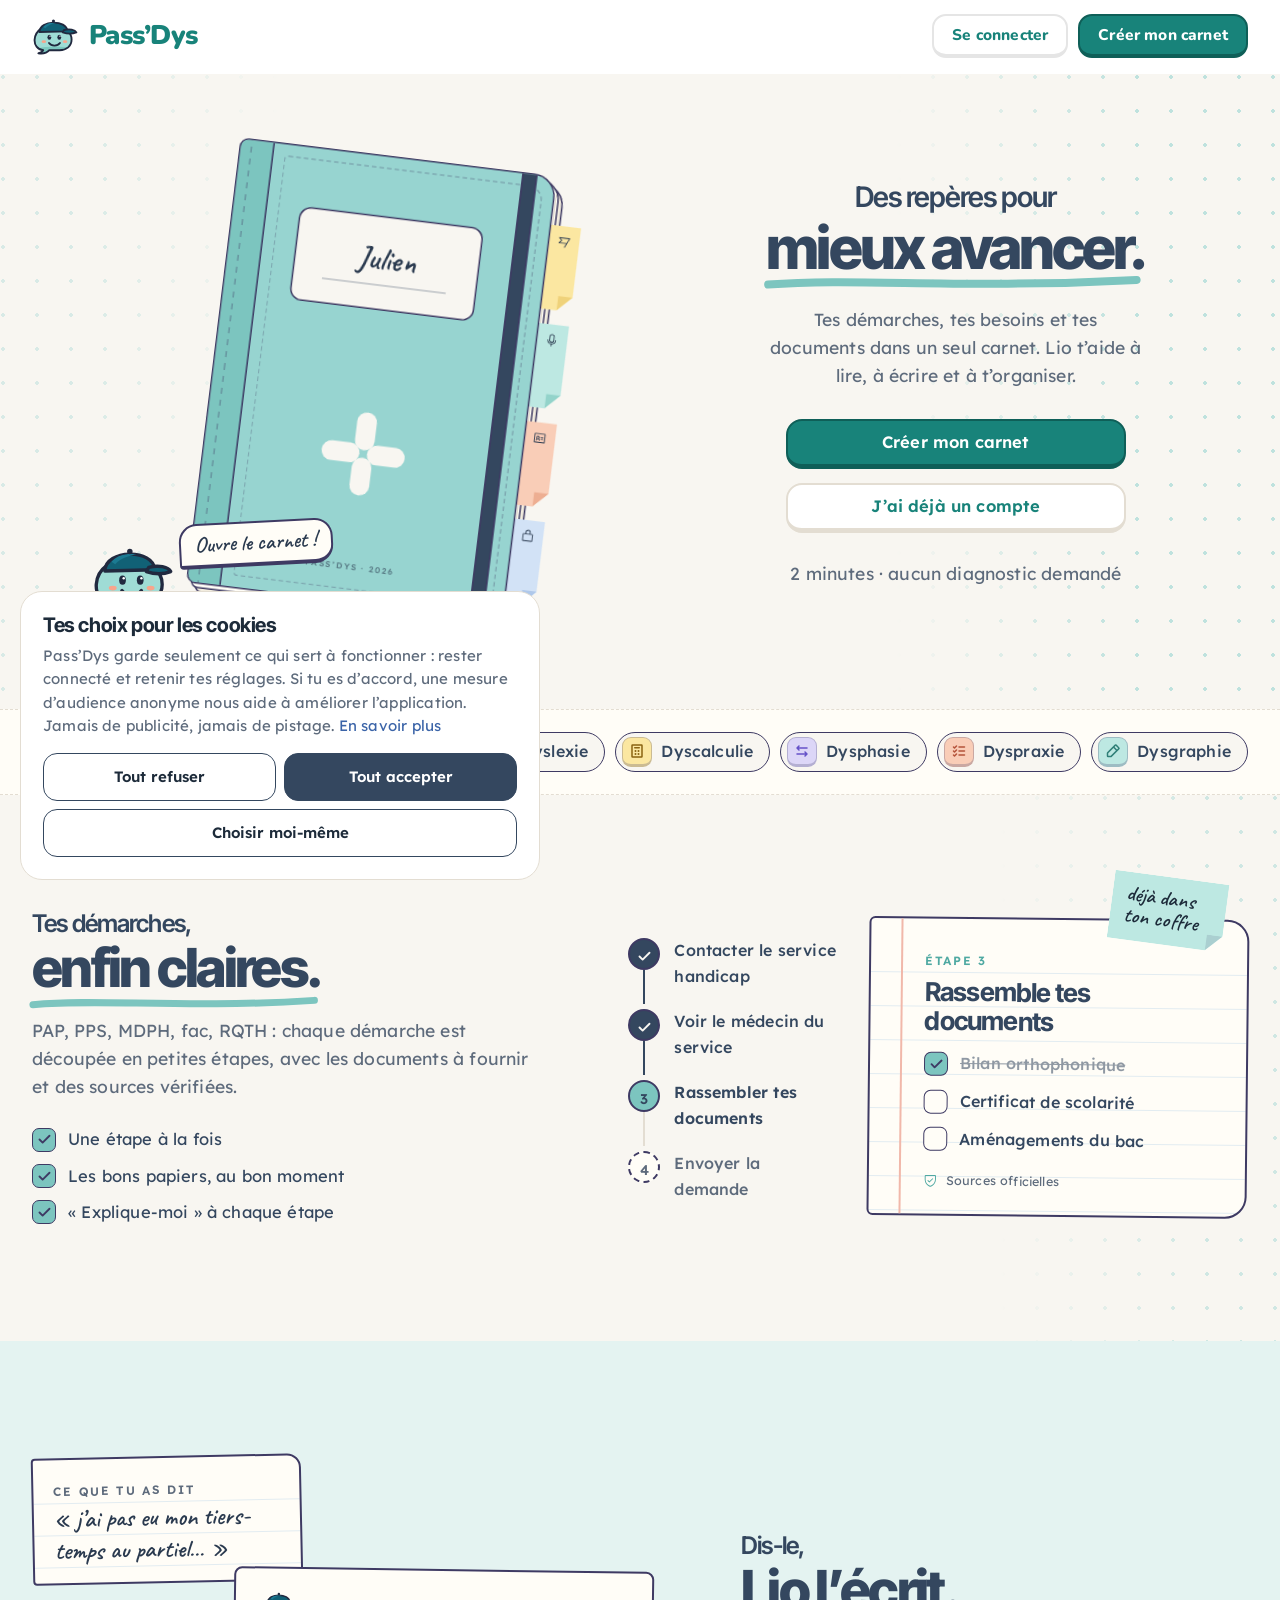
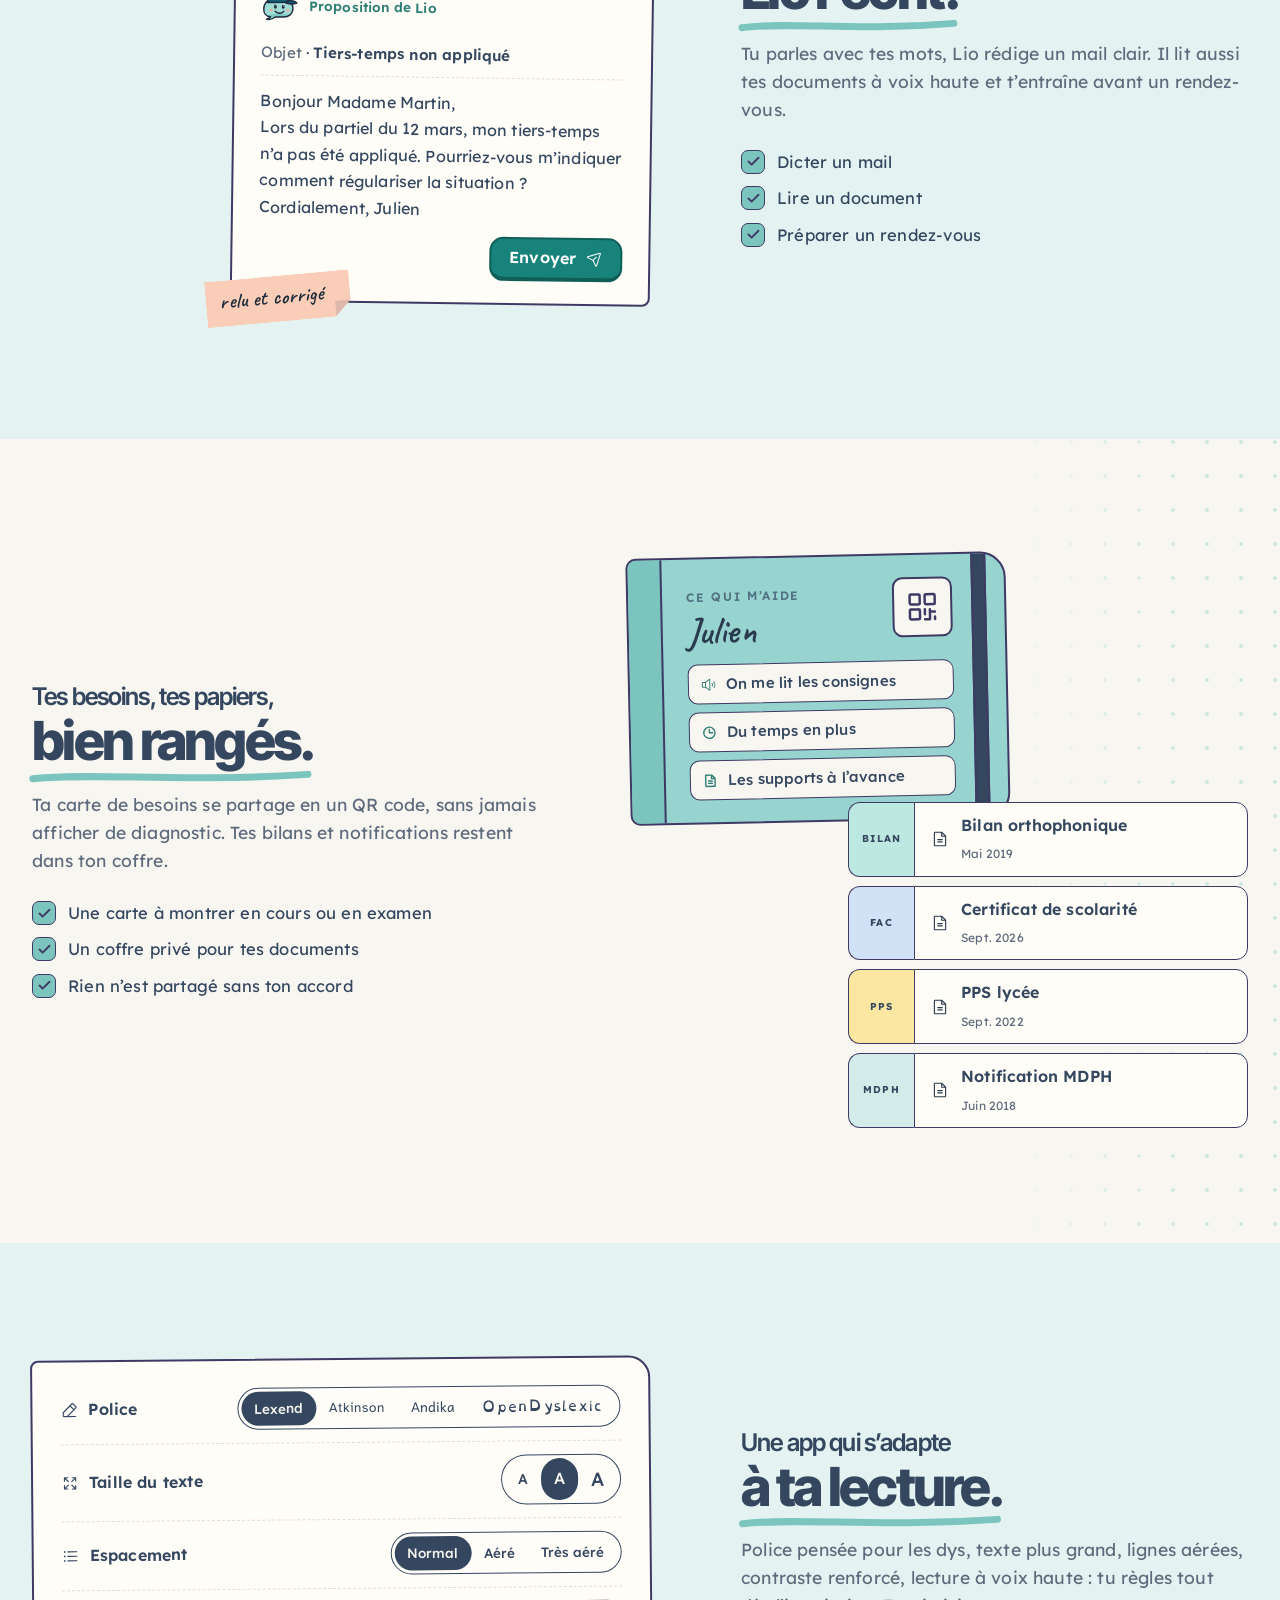
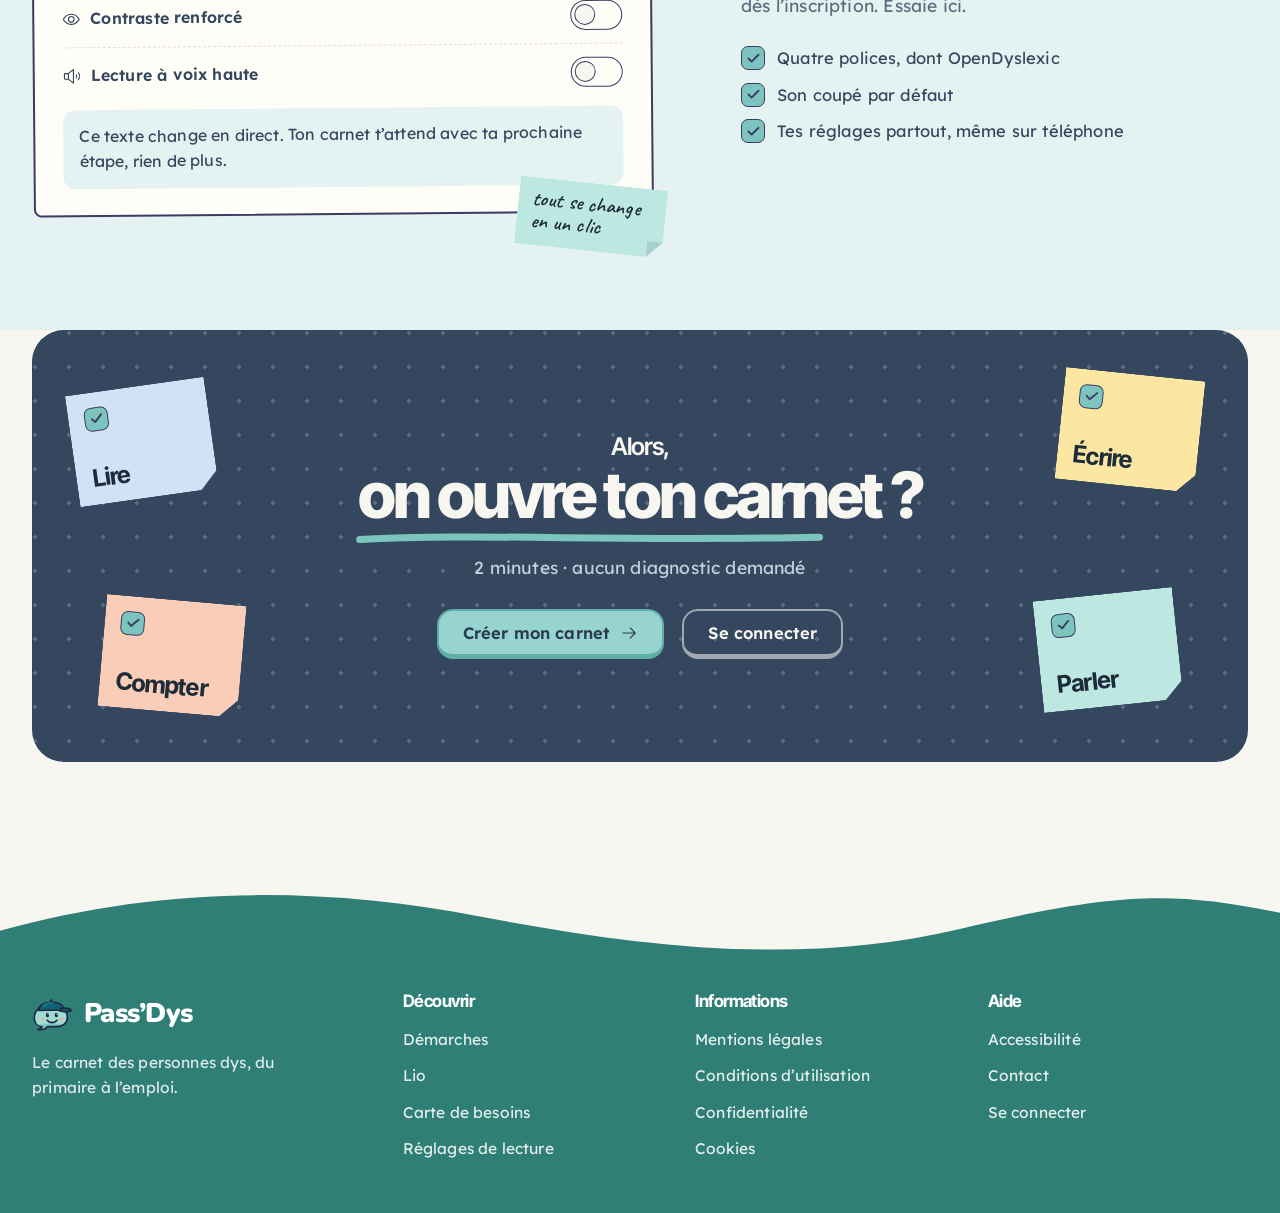
==== commit 5230abf0: "Maquette : accueil refait, boutique dys avec vrais prix sourcés, icônes Phosphor - Accueil : en-tête" ====
--- a/Maquette/index.html
+++ b/Maquette/index.html
@@ -312,7 +312,7 @@
 <a class="skip" href="#contenu">Aller au contenu</a>
 <header class="hd" id="hd">
   <div class="wrap hd-in">
-    <a class="brand" href="#" aria-label="Pass’Dys, accueil"><svg class="logo" width="47" height="38" viewBox="28 42 272 222" aria-hidden="true"><defs><clipPath id="lb1"><path d="M92 236 C58 232 40 206 42 174 C46 120 92 92 152 92 C214 92 258 128 258 174 C258 212 228 236 188 236 L128 236 C116 250 92 258 64 254 C80 248 90 242 92 236 Z"/></clipPath><clipPath id="lc1"><path d="M70 130 C72 58 230 56 234 126 Z"/></clipPath></defs><path d="M92 236 C58 232 40 206 42 174 C46 120 92 92 152 92 C214 92 258 128 258 174 C258 212 228 236 188 236 L128 236 C116 250 92 258 64 254 C80 248 90 242 92 236 Z" fill="#9fdcd5"/><g clip-path="url(#lb1)"><ellipse cx="160" cy="262" rx="150" ry="48" fill="#7cc7bf"/></g><path d="M92 236 C58 232 40 206 42 174 C46 120 92 92 152 92 C214 92 258 128 258 174 C258 212 228 236 188 236 L128 236 C116 250 92 258 64 254 C80 248 90 242 92 236 Z" fill="none" stroke="#21293f" stroke-width="11" stroke-linejoin="round" stroke-linecap="round"/><path d="M70 130 C72 58 230 56 234 126 Z" fill="#116176" stroke="#21293f" stroke-width="11" stroke-linejoin="round"/><path d="M92 100 C108 78 146 70 174 76 C146 80 120 90 104 108 Z" fill="#1b7a92" clip-path="url(#lc1)"/><path d="M214 118 C246 110 278 116 286 132 C260 142 230 140 206 132 Z" fill="#116176" stroke="#21293f" stroke-width="11" stroke-linejoin="round"/><circle cx="152" cy="66" r="9" fill="#21293f"/><ellipse cx="128" cy="160" rx="11" ry="15" fill="#21293f"/><ellipse cx="186" cy="160" rx="11" ry="15" fill="#21293f"/><circle cx="132" cy="154" r="4" fill="#fff"/><circle cx="190" cy="154" r="4" fill="#fff"/><ellipse cx="96" cy="186" rx="13" ry="8" fill="#f7a58c"/><ellipse cx="220" cy="186" rx="13" ry="8" fill="#f7a58c"/><path d="M126 194 C140 214 176 214 190 194" fill="none" stroke="#21293f" stroke-width="11" stroke-linecap="round"/></svg><span>Pass’Dys</span></a>
+    <a class="brand" href="#" aria-label="Pass’Dys, accueil"><svg class="logo" width="47" height="38" viewBox="28 42 272 222" aria-hidden="true"><defs><clipPath id="lb1"><path d="M92 236 C58 232 40 206 42 174 C46 120 92 92 152 92 C214 92 258 128 258 174 C258 212 228 236 188 236 L128 236 C116 250 92 258 64 254 C80 248 90 242 92 236 Z"/></clipPath><clipPath id="lc1"><path d="M70 130 C72 58 230 56 234 126 Z"/></clipPath></defs><path d="M92 236 C58 232 40 206 42 174 C46 120 92 92 152 92 C214 92 258 128 258 174 C258 212 228 236 188 236 L128 236 C116 250 92 258 64 254 C80 248 90 242 92 236 Z" fill="#9fdcd5"/><g clip-path="url(#lb1)"><ellipse cx="160" cy="262" rx="150" ry="48" fill="#7cc7bf"/></g><path d="M92 236 C58 232 40 206 42 174 C46 120 92 92 152 92 C214 92 258 128 258 174 C258 212 228 236 188 236 L128 236 C116 250 92 258 64 254 C80 248 90 242 92 236 Z" fill="none" stroke="#21293f" stroke-width="11" stroke-linejoin="round" stroke-linecap="round"/><g class="lio-cap"><path d="M70 130 C72 58 230 56 234 126 Z" fill="#116176" stroke="#21293f" stroke-width="11" stroke-linejoin="round"/><path d="M92 100 C108 78 146 70 174 76 C146 80 120 90 104 108 Z" fill="#1b7a92" clip-path="url(#lc1)"/><path d="M214 118 C246 110 278 116 286 132 C260 142 230 140 206 132 Z" fill="#116176" stroke="#21293f" stroke-width="11" stroke-linejoin="round"/><circle cx="152" cy="66" r="9" fill="#21293f"/></g><g class="lio-eyes"><ellipse cx="128" cy="160" rx="11" ry="15" fill="#21293f"/><ellipse cx="186" cy="160" rx="11" ry="15" fill="#21293f"/><circle cx="132" cy="154" r="4" fill="#fff"/><circle cx="190" cy="154" r="4" fill="#fff"/></g><ellipse cx="96" cy="186" rx="13" ry="8" fill="#f7a58c"/><ellipse cx="220" cy="186" rx="13" ry="8" fill="#f7a58c"/><path class="lio-mouth" d="M126 194 C140 214 176 214 190 194" fill="none" stroke="#21293f" stroke-width="11" stroke-linecap="round"/></svg><span>Pass’Dys</span></a>
     <div class="hd-acts"><a class="btn out sm" href="inscription.html#connexion">Se connecter</a><a class="btn pri sm" href="inscription.html#compte">Créer mon carnet</a></div>
   </div>
 </header>
@@ -325,7 +325,7 @@
       
 <div class="nb-box"><div class="nb-scale"><div class="nb" id="nb"><div class="nb-in">
   <span class="nb-back b1"></span><span class="nb-back b2"></span>
-  <a class="pi" href="#demarches" style="top: 64px; background: #FBE7A1; animation-delay: 1.30s;"><span class="fold" style="background: #EFD27A;"></span><span class="pi-ic"><svg width="18" height="18" viewBox="0 0 24 24" fill="none" stroke-width="2" stroke-linecap="round" stroke-linejoin="round" aria-hidden="true" style="flex-shrink:0;stroke:#2A3A4F"><path d="M4 21V4h11l-2 4 2 4H4"/></svg></span><span class="pi-in"><b>Démarches</b><span>PAP, fac, RQTH en étapes claires</span><em>Découvrir <svg width="12" height="12" viewBox="0 0 24 24" fill="none" stroke-width="2.6" stroke-linecap="round" stroke-linejoin="round" aria-hidden="true" style="flex-shrink:0;stroke:#2F7F77"><path d="M5 12h14M13 6l6 6-6 6"/></svg></em></span></a><a class="pi" href="#lio" style="top: 194px; background: #BDE8E2; animation-delay: 1.42s;"><span class="fold" style="background: #93D3CA;"></span><span class="pi-ic"><svg width="18" height="18" viewBox="0 0 24 24" fill="none" stroke-width="2" stroke-linecap="round" stroke-linejoin="round" aria-hidden="true" style="flex-shrink:0;stroke:#2A3A4F"><rect x="9" y="3" width="6" height="11" rx="3"/><path d="M19 11a7 7 0 0 1-14 0M12 18v3"/></svg></span><span class="pi-in"><b>Lio</b><span>Il lit et écrit avec ta voix</span><em>Découvrir <svg width="12" height="12" viewBox="0 0 24 24" fill="none" stroke-width="2.6" stroke-linecap="round" stroke-linejoin="round" aria-hidden="true" style="flex-shrink:0;stroke:#2F7F77"><path d="M5 12h14M13 6l6 6-6 6"/></svg></em></span></a><a class="pi" href="#carte" style="top: 324px; background: #F9CDB7; animation-delay: 1.54s;"><span class="fold" style="background: #EDAE92;"></span><span class="pi-ic"><svg width="18" height="18" viewBox="0 0 24 24" fill="none" stroke-width="2" stroke-linecap="round" stroke-linejoin="round" aria-hidden="true" style="flex-shrink:0;stroke:#2A3A4F"><rect x="3" y="5" width="18" height="14" rx="2"/><circle cx="9" cy="11" r="2"/><path d="M14 10h4M14 14h3M6 16c.5-1 1.6-1.6 3-1.6s2.5.6 3 1.6"/></svg></span><span class="pi-in"><b>Carte de besoins</b><span>Tes besoins en un QR code</span><em>Découvrir <svg width="12" height="12" viewBox="0 0 24 24" fill="none" stroke-width="2.6" stroke-linecap="round" stroke-linejoin="round" aria-hidden="true" style="flex-shrink:0;stroke:#2F7F77"><path d="M5 12h14M13 6l6 6-6 6"/></svg></em></span></a><a class="pi" href="#carte" style="top: 454px; background: #D2E2F6; animation-delay: 1.66s;"><span class="fold" style="background: #AFC8EA;"></span><span class="pi-ic"><svg width="18" height="18" viewBox="0 0 24 24" fill="none" stroke-width="2" stroke-linecap="round" stroke-linejoin="round" aria-hidden="true" style="flex-shrink:0;stroke:#2A3A4F"><rect x="5" y="11" width="14" height="10" rx="2"/><path d="M8 11V8a4 4 0 0 1 8 0v3"/></svg></span><span class="pi-in"><b>Coffre</b><span>Bilans et PPS, toujours là</span><em>Découvrir <svg width="12" height="12" viewBox="0 0 24 24" fill="none" stroke-width="2.6" stroke-linecap="round" stroke-linejoin="round" aria-hidden="true" style="flex-shrink:0;stroke:#2F7F77"><path d="M5 12h14M13 6l6 6-6 6"/></svg></em></span></a>
+  <a class="pi" href="#demarches" style="top: 64px; background: #FBE7A1; animation-delay: 1.30s;"><span class="fold" style="background: #EFD27A;"></span><span class="pi-ic"><svg width="18" height="18" viewBox="0 0 256 256" fill="#2A3A4F" aria-hidden="true" style="flex-shrink:0"><path d="M238.76,51.73A8,8,0,0,0,232,48H40a8,8,0,0,0-5.66,13.66L76.69,104,34.34,146.34A8,8,0,0,0,40,160H173.62l-28.84,60.56a8,8,0,1,0,14.44,6.88l80-168A8,8,0,0,0,238.76,51.73ZM181.23,144H59.31l34.35-34.34a8,8,0,0,0,0-11.32L59.31,64h160Z"/></svg></span><span class="pi-in"><b>Démarches</b><span>PAP, fac, RQTH en étapes claires</span><em>Découvrir <svg width="12" height="12" viewBox="0 0 256 256" fill="#2F7F77" aria-hidden="true" style="flex-shrink:0"><path d="M224.49,136.49l-72,72a12,12,0,0,1-17-17L187,140H40a12,12,0,0,1,0-24H187L135.51,64.48a12,12,0,0,1,17-17l72,72A12,12,0,0,1,224.49,136.49Z"/></svg></em></span></a><a class="pi" href="#lio" style="top: 194px; background: #BDE8E2; animation-delay: 1.42s;"><span class="fold" style="background: #93D3CA;"></span><span class="pi-ic"><svg width="18" height="18" viewBox="0 0 256 256" fill="#2A3A4F" aria-hidden="true" style="flex-shrink:0"><path d="M128,176a48.05,48.05,0,0,0,48-48V64a48,48,0,0,0-96,0v64A48.05,48.05,0,0,0,128,176ZM96,64a32,32,0,0,1,64,0v64a32,32,0,0,1-64,0Zm40,143.6V240a8,8,0,0,1-16,0V207.6A80.11,80.11,0,0,1,48,128a8,8,0,0,1,16,0,64,64,0,0,0,128,0,8,8,0,0,1,16,0A80.11,80.11,0,0,1,136,207.6Z"/></svg></span><span class="pi-in"><b>Lio</b><span>Il lit et écrit avec ta voix</span><em>Découvrir <svg width="12" height="12" viewBox="0 0 256 256" fill="#2F7F77" aria-hidden="true" style="flex-shrink:0"><path d="M224.49,136.49l-72,72a12,12,0,0,1-17-17L187,140H40a12,12,0,0,1,0-24H187L135.51,64.48a12,12,0,0,1,17-17l72,72A12,12,0,0,1,224.49,136.49Z"/></svg></em></span></a><a class="pi" href="#carte" style="top: 324px; background: #F9CDB7; animation-delay: 1.54s;"><span class="fold" style="background: #EDAE92;"></span><span class="pi-ic"><svg width="18" height="18" viewBox="0 0 256 256" fill="#2A3A4F" aria-hidden="true" style="flex-shrink:0"><path d="M200,112a8,8,0,0,1-8,8H152a8,8,0,0,1,0-16h40A8,8,0,0,1,200,112Zm-8,24H152a8,8,0,0,0,0,16h40a8,8,0,0,0,0-16Zm40-80V200a16,16,0,0,1-16,16H40a16,16,0,0,1-16-16V56A16,16,0,0,1,40,40H216A16,16,0,0,1,232,56ZM216,200V56H40V200H216Zm-80.26-34a8,8,0,1,1-15.5,4c-2.63-10.26-13.06-18-24.25-18s-21.61,7.74-24.25,18a8,8,0,1,1-15.5-4,39.84,39.84,0,0,1,17.19-23.34,32,32,0,1,1,45.12,0A39.76,39.76,0,0,1,135.75,166ZM96,136a16,16,0,1,0-16-16A16,16,0,0,0,96,136Z"/></svg></span><span class="pi-in"><b>Carte de besoins</b><span>Tes besoins en un QR code</span><em>Découvrir <svg width="12" height="12" viewBox="0 0 256 256" fill="#2F7F77" aria-hidden="true" style="flex-shrink:0"><path d="M224.49,136.49l-72,72a12,12,0,0,1-17-17L187,140H40a12,12,0,0,1,0-24H187L135.51,64.48a12,12,0,0,1,17-17l72,72A12,12,0,0,1,224.49,136.49Z"/></svg></em></span></a><a class="pi" href="#carte" style="top: 454px; background: #D2E2F6; animation-delay: 1.66s;"><span class="fold" style="background: #AFC8EA;"></span><span class="pi-ic"><svg width="18" height="18" viewBox="0 0 256 256" fill="#2A3A4F" aria-hidden="true" style="flex-shrink:0"><path d="M208,80H176V56a48,48,0,0,0-96,0V80H48A16,16,0,0,0,32,96V208a16,16,0,0,0,16,16H208a16,16,0,0,0,16-16V96A16,16,0,0,0,208,80ZM96,56a32,32,0,0,1,64,0V80H96ZM208,208H48V96H208V208Z"/></svg></span><span class="pi-in"><b>Coffre</b><span>Bilans et PPS, toujours là</span><em>Découvrir <svg width="12" height="12" viewBox="0 0 256 256" fill="#2F7F77" aria-hidden="true" style="flex-shrink:0"><path d="M224.49,136.49l-72,72a12,12,0,0,1-17-17L187,140H40a12,12,0,0,1,0-24H187L135.51,64.48a12,12,0,0,1,17-17l72,72A12,12,0,0,1,224.49,136.49Z"/></svg></em></span></a>
   <span class="nb-rib" aria-hidden="true"></span>
   <button class="cover" id="cover" aria-expanded="false" aria-label="Ouvrir le carnet">
     <span class="cv-spine"></span><span class="cv-stitch"></span><span class="cv-frame"></span>
@@ -335,7 +335,7 @@
     <span class="cv-brand">PASS’DYS · 2026</span>
   </button>
 </div></div></div></div>
-      <div class="lio-says" aria-hidden="true"><svg class="logo" width="83" height="68" viewBox="28 42 272 222" aria-hidden="true"><defs><clipPath id="lb2"><path d="M92 236 C58 232 40 206 42 174 C46 120 92 92 152 92 C214 92 258 128 258 174 C258 212 228 236 188 236 L128 236 C116 250 92 258 64 254 C80 248 90 242 92 236 Z"/></clipPath><clipPath id="lc2"><path d="M70 130 C72 58 230 56 234 126 Z"/></clipPath></defs><path d="M92 236 C58 232 40 206 42 174 C46 120 92 92 152 92 C214 92 258 128 258 174 C258 212 228 236 188 236 L128 236 C116 250 92 258 64 254 C80 248 90 242 92 236 Z" fill="#9fdcd5"/><g clip-path="url(#lb2)"><ellipse cx="160" cy="262" rx="150" ry="48" fill="#7cc7bf"/></g><path d="M92 236 C58 232 40 206 42 174 C46 120 92 92 152 92 C214 92 258 128 258 174 C258 212 228 236 188 236 L128 236 C116 250 92 258 64 254 C80 248 90 242 92 236 Z" fill="none" stroke="#21293f" stroke-width="11" stroke-linejoin="round" stroke-linecap="round"/><path d="M70 130 C72 58 230 56 234 126 Z" fill="#116176" stroke="#21293f" stroke-width="11" stroke-linejoin="round"/><path d="M92 100 C108 78 146 70 174 76 C146 80 120 90 104 108 Z" fill="#1b7a92" clip-path="url(#lc2)"/><path d="M214 118 C246 110 278 116 286 132 C260 142 230 140 206 132 Z" fill="#116176" stroke="#21293f" stroke-width="11" stroke-linejoin="round"/><circle cx="152" cy="66" r="9" fill="#21293f"/><ellipse cx="128" cy="160" rx="11" ry="15" fill="#21293f"/><ellipse cx="186" cy="160" rx="11" ry="15" fill="#21293f"/><circle cx="132" cy="154" r="4" fill="#fff"/><circle cx="190" cy="154" r="4" fill="#fff"/><ellipse cx="96" cy="186" rx="13" ry="8" fill="#f7a58c"/><ellipse cx="220" cy="186" rx="13" ry="8" fill="#f7a58c"/><path d="M126 194 C140 214 176 214 190 194" fill="none" stroke="#21293f" stroke-width="11" stroke-linecap="round"/></svg><p class="hand">Ouvre le carnet !</p></div>
+      <div class="lio-says" aria-hidden="true"><svg class="logo" width="83" height="68" viewBox="28 42 272 222" aria-hidden="true"><defs><clipPath id="lb2"><path d="M92 236 C58 232 40 206 42 174 C46 120 92 92 152 92 C214 92 258 128 258 174 C258 212 228 236 188 236 L128 236 C116 250 92 258 64 254 C80 248 90 242 92 236 Z"/></clipPath><clipPath id="lc2"><path d="M70 130 C72 58 230 56 234 126 Z"/></clipPath></defs><path d="M92 236 C58 232 40 206 42 174 C46 120 92 92 152 92 C214 92 258 128 258 174 C258 212 228 236 188 236 L128 236 C116 250 92 258 64 254 C80 248 90 242 92 236 Z" fill="#9fdcd5"/><g clip-path="url(#lb2)"><ellipse cx="160" cy="262" rx="150" ry="48" fill="#7cc7bf"/></g><path d="M92 236 C58 232 40 206 42 174 C46 120 92 92 152 92 C214 92 258 128 258 174 C258 212 228 236 188 236 L128 236 C116 250 92 258 64 254 C80 248 90 242 92 236 Z" fill="none" stroke="#21293f" stroke-width="11" stroke-linejoin="round" stroke-linecap="round"/><g class="lio-cap"><path d="M70 130 C72 58 230 56 234 126 Z" fill="#116176" stroke="#21293f" stroke-width="11" stroke-linejoin="round"/><path d="M92 100 C108 78 146 70 174 76 C146 80 120 90 104 108 Z" fill="#1b7a92" clip-path="url(#lc2)"/><path d="M214 118 C246 110 278 116 286 132 C260 142 230 140 206 132 Z" fill="#116176" stroke="#21293f" stroke-width="11" stroke-linejoin="round"/><circle cx="152" cy="66" r="9" fill="#21293f"/></g><g class="lio-eyes"><ellipse cx="128" cy="160" rx="11" ry="15" fill="#21293f"/><ellipse cx="186" cy="160" rx="11" ry="15" fill="#21293f"/><circle cx="132" cy="154" r="4" fill="#fff"/><circle cx="190" cy="154" r="4" fill="#fff"/></g><ellipse cx="96" cy="186" rx="13" ry="8" fill="#f7a58c"/><ellipse cx="220" cy="186" rx="13" ry="8" fill="#f7a58c"/><path class="lio-mouth" d="M126 194 C140 214 176 214 190 194" fill="none" stroke="#21293f" stroke-width="11" stroke-linecap="round"/></svg><p class="hand">Ouvre le carnet !</p></div>
     </div>
     <div class="hero-txt">
       <h1 id="heroT"><span class="s">Des repères pour</span><span class="u">mieux avancer.<svg viewBox="0 0 440 30" preserveAspectRatio="none" aria-hidden="true"><path d="M6 18 C 110 6, 230 26, 434 10" stroke="#7CC5BF" stroke-width="8" fill="none" stroke-linecap="round" vector-effect="non-scaling-stroke"/></svg></span></h1>
@@ -347,7 +347,7 @@
 </section>
 
 <section class="strip" aria-label="Pensé pour">
-  <div class="wrap strip-in"><p class="hand">Pensé avec et pour les personnes concernées par</p><ul><li><span style="background: #D2E2F6;"><svg width="16" height="16" viewBox="0 0 24 24" fill="none" stroke-width="2.2" stroke-linecap="round" stroke-linejoin="round" aria-hidden="true" style="flex-shrink:0;stroke:#3B64A8"><path d="M3 5a2 2 0 0 1 2-2h5a2 2 0 0 1 2 2v16a2 2 0 0 0-2-2H3zM21 5a2 2 0 0 0-2-2h-5a2 2 0 0 0-2 2v16a2 2 0 0 1 2-2h7z"/></svg></span>Dyslexie</li><li><span style="background: #FBE7A1;"><svg width="16" height="16" viewBox="0 0 24 24" fill="none" stroke-width="2.2" stroke-linecap="round" stroke-linejoin="round" aria-hidden="true" style="flex-shrink:0;stroke:#8A6412"><rect x="5" y="3" width="14" height="18" rx="2"/><path d="M8 7h8M8 12h.01M12 12h.01M16 12h.01M8 16h.01M12 16h.01M16 16h.01"/></svg></span>Dyscalculie</li><li><span style="background: #DCD6F7;"><svg width="16" height="16" viewBox="0 0 24 24" fill="none" stroke-width="2.2" stroke-linecap="round" stroke-linejoin="round" aria-hidden="true" style="flex-shrink:0;stroke:#6552C9"><path d="M7 7h11l-3-3M17 17H6l3 3"/></svg></span>Dysphasie</li><li><span style="background: #F9CDB7;"><svg width="16" height="16" viewBox="0 0 24 24" fill="none" stroke-width="2.2" stroke-linecap="round" stroke-linejoin="round" aria-hidden="true" style="flex-shrink:0;stroke:#B4533A"><path d="M4 6h4M4 12h8M4 18h12"/><circle cx="18" cy="6" r="2"/></svg></span>Dyspraxie</li><li><span style="background: #BDE8E2;"><svg width="16" height="16" viewBox="0 0 24 24" fill="none" stroke-width="2.2" stroke-linecap="round" stroke-linejoin="round" aria-hidden="true" style="flex-shrink:0;stroke:#2F7F77"><path d="M4 20h4L19 9l-4-4L4 16z"/></svg></span>Dysgraphie</li></ul></div>
+  <div class="wrap strip-in"><p class="hand">Pensé avec et pour les personnes concernées par</p><ul><li><span style="background: #D2E2F6;"><svg width="16" height="16" viewBox="0 0 256 256" fill="#3B64A8" aria-hidden="true" style="flex-shrink:0"><path d="M232,44H160a43.86,43.86,0,0,0-32,13.85A43.86,43.86,0,0,0,96,44H24A12,12,0,0,0,12,56V200a12,12,0,0,0,12,12H96a20,20,0,0,1,20,20,12,12,0,0,0,24,0,20,20,0,0,1,20-20h72a12,12,0,0,0,12-12V56A12,12,0,0,0,232,44ZM96,188H36V68H96a20,20,0,0,1,20,20V192.81A43.79,43.79,0,0,0,96,188Zm124,0H160a43.71,43.71,0,0,0-20,4.83V88a20,20,0,0,1,20-20h60Z"/></svg></span>Dyslexie</li><li><span style="background: #FBE7A1;"><svg width="16" height="16" viewBox="0 0 256 256" fill="#8A6412" aria-hidden="true" style="flex-shrink:0"><path d="M200,20H56A20,20,0,0,0,36,40V216a20,20,0,0,0,20,20H200a20,20,0,0,0,20-20V40A20,20,0,0,0,200,20Zm-4,192H60V44H196ZM80,76A12,12,0,0,1,92,64h72a12,12,0,0,1,0,24H92A12,12,0,0,1,80,76Zm40,52a16,16,0,1,1-16-16A16,16,0,0,1,120,128Zm48,0a16,16,0,1,1-16-16A16,16,0,0,1,168,128Zm-48,48a16,16,0,1,1-16-16A16,16,0,0,1,120,176Zm48,0a16,16,0,1,1-16-16A16,16,0,0,1,168,176Z"/></svg></span>Dyscalculie</li><li><span style="background: #DCD6F7;"><svg width="16" height="16" viewBox="0 0 256 256" fill="#6552C9" aria-hidden="true" style="flex-shrink:0"><path d="M216.49,184.49l-32,32a12,12,0,0,1-17-17L179,188H48a12,12,0,0,1,0-24H179l-11.52-11.51a12,12,0,0,1,17-17l32,32A12,12,0,0,1,216.49,184.49Zm-145-64a12,12,0,0,0,17-17L77,92H208a12,12,0,0,0,0-24H77L88.49,56.49a12,12,0,0,0-17-17l-32,32a12,12,0,0,0,0,17Z"/></svg></span>Dysphasie</li><li><span style="background: #F9CDB7;"><svg width="16" height="16" viewBox="0 0 256 256" fill="#B4533A" aria-hidden="true" style="flex-shrink:0"><path d="M228,128a12,12,0,0,1-12,12H128a12,12,0,0,1,0-24h88A12,12,0,0,1,228,128ZM128,76h88a12,12,0,0,0,0-24H128a12,12,0,0,0,0,24Zm88,104H128a12,12,0,0,0,0,24h88a12,12,0,0,0,0-24ZM79.51,39.51,56,63l-7.51-7.52a12,12,0,0,0-17,17l16,16a12,12,0,0,0,17,0l32-32a12,12,0,0,0-17-17Zm0,64L56,127l-7.51-7.52a12,12,0,1,0-17,17l16,16a12,12,0,0,0,17,0l32-32a12,12,0,0,0-17-17Zm0,64L56,191l-7.51-7.52a12,12,0,1,0-17,17l16,16a12,12,0,0,0,17,0l32-32a12,12,0,0,0-17-17Z"/></svg></span>Dyspraxie</li><li><span style="background: #BDE8E2;"><svg width="16" height="16" viewBox="0 0 256 256" fill="#2F7F77" aria-hidden="true" style="flex-shrink:0"><path d="M230.14,70.54,185.46,25.85a20,20,0,0,0-28.29,0L33.86,149.17A19.85,19.85,0,0,0,28,163.31V208a20,20,0,0,0,20,20H92.69a19.86,19.86,0,0,0,14.14-5.86L230.14,98.82a20,20,0,0,0,0-28.28ZM91,204H52V165l84-84,39,39ZM192,103,153,64l18.34-18.34,39,39Z"/></svg></span>Dysgraphie</li></ul></div>
 </section>
 
 <section class="block" id="fonctionnalites" aria-label="Fonctionnalités">
@@ -370,7 +370,7 @@
           <span class="cap" style="color: var(--teal);">Étape 3</span>
           <h3>Rassemble tes documents</h3>
           <ul class="ticks"><li><span class="box on"><svg width="15" height="15" viewBox="0 0 24 24" fill="none" stroke="#3E3A63" stroke-width="3" stroke-linecap="round" stroke-linejoin="round" aria-hidden="true"><path d="M20 6 9 17l-5-5"/></svg></span><s>Bilan orthophonique</s></li><li><span class="box"></span>Certificat de scolarité</li><li><span class="box"></span>Aménagements du bac</li></ul>
-          <span class="src"><svg width="15" height="15" viewBox="0 0 24 24" fill="none" stroke-width="1.9" stroke-linecap="round" stroke-linejoin="round" aria-hidden="true" style="flex-shrink:0;stroke:#4FA9A2"><path d="M12 3l8 3v6c0 5-3.5 8-8 9-4.5-1-8-4-8-9V6z"/><path d="m9 12 2 2 4-4"/></svg>Sources officielles</span>
+          <span class="src"><svg width="15" height="15" viewBox="0 0 256 256" fill="#4FA9A2" aria-hidden="true" style="flex-shrink:0"><path d="M208,40H48A16,16,0,0,0,32,56v56c0,52.72,25.52,84.67,46.93,102.19,23.06,18.86,46,25.26,47,25.53a8,8,0,0,0,4.2,0c1-.27,23.91-6.67,47-25.53C198.48,196.67,224,164.72,224,112V56A16,16,0,0,0,208,40Zm0,72c0,37.07-13.66,67.16-40.6,89.42A129.3,129.3,0,0,1,128,223.62a128.25,128.25,0,0,1-38.92-21.81C61.82,179.51,48,149.3,48,112l0-56,160,0ZM82.34,141.66a8,8,0,0,1,11.32-11.32L112,148.69l50.34-50.35a8,8,0,0,1,11.32,11.32l-56,56a8,8,0,0,1-11.32,0Z"/></svg>Sources officielles</span>
           <span class="sticky" style="background: var(--menthe); right: 22px; top: -44px; transform: rotate(7deg);" aria-hidden="true">déjà dans<br>ton coffre</span>
         </div>
       </div>
@@ -389,10 +389,10 @@
       <div class="vis lio-vis rv" aria-hidden="true">
         <div class="paper said"><span class="cap" style="color: var(--sub);">Ce que tu as dit</span><p class="hand">« j’ai pas eu mon tiers-temps au partiel… »</p></div>
         <div class="paper mail">
-          <div class="mail-h"><svg class="logo" width="37" height="30" viewBox="28 42 272 222" aria-hidden="true"><defs><clipPath id="lb3"><path d="M92 236 C58 232 40 206 42 174 C46 120 92 92 152 92 C214 92 258 128 258 174 C258 212 228 236 188 236 L128 236 C116 250 92 258 64 254 C80 248 90 242 92 236 Z"/></clipPath><clipPath id="lc3"><path d="M70 130 C72 58 230 56 234 126 Z"/></clipPath></defs><path d="M92 236 C58 232 40 206 42 174 C46 120 92 92 152 92 C214 92 258 128 258 174 C258 212 228 236 188 236 L128 236 C116 250 92 258 64 254 C80 248 90 242 92 236 Z" fill="#9fdcd5"/><g clip-path="url(#lb3)"><ellipse cx="160" cy="262" rx="150" ry="48" fill="#7cc7bf"/></g><path d="M92 236 C58 232 40 206 42 174 C46 120 92 92 152 92 C214 92 258 128 258 174 C258 212 228 236 188 236 L128 236 C116 250 92 258 64 254 C80 248 90 242 92 236 Z" fill="none" stroke="#21293f" stroke-width="11" stroke-linejoin="round" stroke-linecap="round"/><path d="M70 130 C72 58 230 56 234 126 Z" fill="#116176" stroke="#21293f" stroke-width="11" stroke-linejoin="round"/><path d="M92 100 C108 78 146 70 174 76 C146 80 120 90 104 108 Z" fill="#1b7a92" clip-path="url(#lc3)"/><path d="M214 118 C246 110 278 116 286 132 C260 142 230 140 206 132 Z" fill="#116176" stroke="#21293f" stroke-width="11" stroke-linejoin="round"/><circle cx="152" cy="66" r="9" fill="#21293f"/><ellipse cx="128" cy="160" rx="11" ry="15" fill="#21293f"/><ellipse cx="186" cy="160" rx="11" ry="15" fill="#21293f"/><circle cx="132" cy="154" r="4" fill="#fff"/><circle cx="190" cy="154" r="4" fill="#fff"/><ellipse cx="96" cy="186" rx="13" ry="8" fill="#f7a58c"/><ellipse cx="220" cy="186" rx="13" ry="8" fill="#f7a58c"/><path d="M126 194 C140 214 176 214 190 194" fill="none" stroke="#21293f" stroke-width="11" stroke-linecap="round"/></svg>Proposition de Lio</div>
+          <div class="mail-h"><svg class="logo" width="37" height="30" viewBox="28 42 272 222" aria-hidden="true"><defs><clipPath id="lb3"><path d="M92 236 C58 232 40 206 42 174 C46 120 92 92 152 92 C214 92 258 128 258 174 C258 212 228 236 188 236 L128 236 C116 250 92 258 64 254 C80 248 90 242 92 236 Z"/></clipPath><clipPath id="lc3"><path d="M70 130 C72 58 230 56 234 126 Z"/></clipPath></defs><path d="M92 236 C58 232 40 206 42 174 C46 120 92 92 152 92 C214 92 258 128 258 174 C258 212 228 236 188 236 L128 236 C116 250 92 258 64 254 C80 248 90 242 92 236 Z" fill="#9fdcd5"/><g clip-path="url(#lb3)"><ellipse cx="160" cy="262" rx="150" ry="48" fill="#7cc7bf"/></g><path d="M92 236 C58 232 40 206 42 174 C46 120 92 92 152 92 C214 92 258 128 258 174 C258 212 228 236 188 236 L128 236 C116 250 92 258 64 254 C80 248 90 242 92 236 Z" fill="none" stroke="#21293f" stroke-width="11" stroke-linejoin="round" stroke-linecap="round"/><g class="lio-cap"><path d="M70 130 C72 58 230 56 234 126 Z" fill="#116176" stroke="#21293f" stroke-width="11" stroke-linejoin="round"/><path d="M92 100 C108 78 146 70 174 76 C146 80 120 90 104 108 Z" fill="#1b7a92" clip-path="url(#lc3)"/><path d="M214 118 C246 110 278 116 286 132 C260 142 230 140 206 132 Z" fill="#116176" stroke="#21293f" stroke-width="11" stroke-linejoin="round"/><circle cx="152" cy="66" r="9" fill="#21293f"/></g><g class="lio-eyes"><ellipse cx="128" cy="160" rx="11" ry="15" fill="#21293f"/><ellipse cx="186" cy="160" rx="11" ry="15" fill="#21293f"/><circle cx="132" cy="154" r="4" fill="#fff"/><circle cx="190" cy="154" r="4" fill="#fff"/></g><ellipse cx="96" cy="186" rx="13" ry="8" fill="#f7a58c"/><ellipse cx="220" cy="186" rx="13" ry="8" fill="#f7a58c"/><path class="lio-mouth" d="M126 194 C140 214 176 214 190 194" fill="none" stroke="#21293f" stroke-width="11" stroke-linecap="round"/></svg>Proposition de Lio</div>
           <div class="mail-o"><span style="color: var(--sub);">Objet</span> · <b style="font-weight: 600;">Tiers-temps non appliqué</b></div>
           <p class="mail-b">Bonjour Madame Martin,<br>Lors du partiel du 12 mars, mon tiers-temps n’a pas été appliqué. Pourriez-vous m’indiquer comment régulariser la situation ?<br>Cordialement, <span class="nm">Julien</span></p>
-          <div class="acts"><span class="btn pri sm">Envoyer <svg width="16" height="16" viewBox="0 0 24 24" fill="none" stroke-width="1.9" stroke-linecap="round" stroke-linejoin="round" aria-hidden="true" style="flex-shrink:0;stroke:currentColor"><path d="M22 2 11 13M22 2l-7 20-4-9-9-4z"/></svg></span></div>
+          <div class="acts"><span class="btn pri sm">Envoyer <svg width="16" height="16" viewBox="0 0 256 256" fill="currentColor" aria-hidden="true" style="flex-shrink:0"><path d="M227.32,28.68a16,16,0,0,0-15.66-4.08l-.15,0L19.57,82.84a16,16,0,0,0-2.49,29.8L102,154l41.3,84.87A15.86,15.86,0,0,0,157.74,248q.69,0,1.38-.06a15.88,15.88,0,0,0,14-11.51l58.2-191.94c0-.05,0-.1,0-.15A16,16,0,0,0,227.32,28.68ZM157.83,231.85l-.05.14,0-.07-40.06-82.3,48-48a8,8,0,0,0-11.31-11.31l-48,48L24.08,98.25l-.07,0,.14,0L216,40Z"/></svg></span></div>
           <span class="sticky" style="background: var(--corail); left: -26px; bottom: -22px; transform: rotate(-6deg);" aria-hidden="true">relu et corrigé</span>
         </div>
       </div>
@@ -411,11 +411,11 @@
       </div>
       <div class="vis card-vis rv" aria-hidden="true">
         <div class="need">
-          <div class="need-h"><div><span class="cap" style="opacity: .7;">Ce qui m’aide</span><b class="hand nm">Julien</b></div><span class="qr"><svg width="40" height="40" viewBox="0 0 24 24" fill="none" stroke-width="1.6" stroke-linecap="round" stroke-linejoin="round" aria-hidden="true" style="flex-shrink:0;stroke:#3E3A63"><rect x="3" y="3" width="7" height="7" rx="1"/><rect x="14" y="3" width="7" height="7" rx="1"/><rect x="3" y="14" width="7" height="7" rx="1"/><path d="M14 14h3v3h-3zM20 14v.01M14 20h.01M17 20h4v-3"/></svg></span></div>
-          <ul><li><svg width="15" height="15" viewBox="0 0 24 24" fill="none" stroke-width="2.4" stroke-linecap="round" stroke-linejoin="round" aria-hidden="true" style="flex-shrink:0;stroke:#2F7F77"><path d="M11 5 6 9H3v6h3l5 4z"/><path d="M15.5 8.5a5 5 0 0 1 0 7M18.5 5.5a9 9 0 0 1 0 13"/></svg>On me lit les consignes</li><li><svg width="15" height="15" viewBox="0 0 24 24" fill="none" stroke-width="2.4" stroke-linecap="round" stroke-linejoin="round" aria-hidden="true" style="flex-shrink:0;stroke:#2F7F77"><circle cx="12" cy="12" r="9"/><path d="M12 7v5l3 2"/></svg>Du temps en plus</li><li><svg width="15" height="15" viewBox="0 0 24 24" fill="none" stroke-width="2.4" stroke-linecap="round" stroke-linejoin="round" aria-hidden="true" style="flex-shrink:0;stroke:#2F7F77"><path d="M14 3H7a2 2 0 0 0-2 2v14a2 2 0 0 0 2 2h10a2 2 0 0 0 2-2V8z"/><path d="M14 3v5h5"/></svg>Les supports à l’avance</li></ul>
+          <div class="need-h"><div><span class="cap" style="opacity: .7;">Ce qui m’aide</span><b class="hand nm">Julien</b></div><span class="qr"><svg width="40" height="40" viewBox="0 0 256 256" fill="#3E3A63" aria-hidden="true" style="flex-shrink:0"><path d="M104,40H56A16,16,0,0,0,40,56v48a16,16,0,0,0,16,16h48a16,16,0,0,0,16-16V56A16,16,0,0,0,104,40Zm0,64H56V56h48v48Zm0,32H56a16,16,0,0,0-16,16v48a16,16,0,0,0,16,16h48a16,16,0,0,0,16-16V152A16,16,0,0,0,104,136Zm0,64H56V152h48v48ZM200,40H152a16,16,0,0,0-16,16v48a16,16,0,0,0,16,16h48a16,16,0,0,0,16-16V56A16,16,0,0,0,200,40Zm0,64H152V56h48v48Zm-64,72V144a8,8,0,0,1,16,0v32a8,8,0,0,1-16,0Zm80-16a8,8,0,0,1-8,8H184v40a8,8,0,0,1-8,8H144a8,8,0,0,1,0-16h24V144a8,8,0,0,1,16,0v8h24A8,8,0,0,1,216,160Zm0,32v16a8,8,0,0,1-16,0V192a8,8,0,0,1,16,0Z"/></svg></span></div>
+          <ul><li><svg width="15" height="15" viewBox="0 0 256 256" fill="#2F7F77" aria-hidden="true" style="flex-shrink:0"><path d="M155.51,24.81a8,8,0,0,0-8.42.88L77.25,80H32A16,16,0,0,0,16,96v64a16,16,0,0,0,16,16H77.25l69.84,54.31A8,8,0,0,0,160,224V32A8,8,0,0,0,155.51,24.81ZM32,96H72v64H32ZM144,207.64,88,164.09V91.91l56-43.55Zm54-106.08a40,40,0,0,1,0,52.88,8,8,0,0,1-12-10.58,24,24,0,0,0,0-31.72,8,8,0,0,1,12-10.58ZM248,128a79.9,79.9,0,0,1-20.37,53.34,8,8,0,0,1-11.92-10.67,64,64,0,0,0,0-85.33,8,8,0,1,1,11.92-10.67A79.83,79.83,0,0,1,248,128Z"/></svg>On me lit les consignes</li><li><svg width="15" height="15" viewBox="0 0 256 256" fill="#2F7F77" aria-hidden="true" style="flex-shrink:0"><path d="M128,20A108,108,0,1,0,236,128,108.12,108.12,0,0,0,128,20Zm0,192a84,84,0,1,1,84-84A84.09,84.09,0,0,1,128,212Zm68-84a12,12,0,0,1-12,12H128a12,12,0,0,1-12-12V72a12,12,0,0,1,24,0v44h44A12,12,0,0,1,196,128Z"/></svg>Du temps en plus</li><li><svg width="15" height="15" viewBox="0 0 256 256" fill="#2F7F77" aria-hidden="true" style="flex-shrink:0"><path d="M216.49,79.52l-56-56A12,12,0,0,0,152,20H56A20,20,0,0,0,36,40V216a20,20,0,0,0,20,20H200a20,20,0,0,0,20-20V88A12,12,0,0,0,216.49,79.52ZM160,57l23,23H160ZM60,212V44h76V92a12,12,0,0,0,12,12h48V212Zm112-80a12,12,0,0,1-12,12H96a12,12,0,0,1,0-24h64A12,12,0,0,1,172,132Zm0,40a12,12,0,0,1-12,12H96a12,12,0,0,1,0-24h64A12,12,0,0,1,172,172Z"/></svg>Les supports à l’avance</li></ul>
         </div>
         <div class="vault">
-          <div class="row"><span class="tg" style="background: #BDE8E2;">BILAN</span><span class="bd"><svg width="18" height="18" viewBox="0 0 24 24" fill="none" stroke-width="1.9" stroke-linecap="round" stroke-linejoin="round" aria-hidden="true" style="flex-shrink:0;stroke:#2A3A4F"><path d="M14 3H7a2 2 0 0 0-2 2v14a2 2 0 0 0 2 2h10a2 2 0 0 0 2-2V8z"/><path d="M14 3v5h5"/></svg><span><b>Bilan orthophonique</b><small>Mai 2019</small></span></span></div><div class="row"><span class="tg" style="background: #D2E2F6;">FAC</span><span class="bd"><svg width="18" height="18" viewBox="0 0 24 24" fill="none" stroke-width="1.9" stroke-linecap="round" stroke-linejoin="round" aria-hidden="true" style="flex-shrink:0;stroke:#2A3A4F"><path d="M14 3H7a2 2 0 0 0-2 2v14a2 2 0 0 0 2 2h10a2 2 0 0 0 2-2V8z"/><path d="M14 3v5h5"/></svg><span><b>Certificat de scolarité</b><small>Sept. 2026</small></span></span></div><div class="row"><span class="tg" style="background: #FBE7A1;">PPS</span><span class="bd"><svg width="18" height="18" viewBox="0 0 24 24" fill="none" stroke-width="1.9" stroke-linecap="round" stroke-linejoin="round" aria-hidden="true" style="flex-shrink:0;stroke:#2A3A4F"><path d="M14 3H7a2 2 0 0 0-2 2v14a2 2 0 0 0 2 2h10a2 2 0 0 0 2-2V8z"/><path d="M14 3v5h5"/></svg><span><b>PPS lycée</b><small>Sept. 2022</small></span></span></div><div class="row"><span class="tg" style="background: #D3ECEA;">MDPH</span><span class="bd"><svg width="18" height="18" viewBox="0 0 24 24" fill="none" stroke-width="1.9" stroke-linecap="round" stroke-linejoin="round" aria-hidden="true" style="flex-shrink:0;stroke:#2A3A4F"><path d="M14 3H7a2 2 0 0 0-2 2v14a2 2 0 0 0 2 2h10a2 2 0 0 0 2-2V8z"/><path d="M14 3v5h5"/></svg><span><b>Notification MDPH</b><small>Juin 2018</small></span></span></div>
+          <div class="row"><span class="tg" style="background: #BDE8E2;">BILAN</span><span class="bd"><svg width="18" height="18" viewBox="0 0 256 256" fill="#2A3A4F" aria-hidden="true" style="flex-shrink:0"><path d="M213.66,82.34l-56-56A8,8,0,0,0,152,24H56A16,16,0,0,0,40,40V216a16,16,0,0,0,16,16H200a16,16,0,0,0,16-16V88A8,8,0,0,0,213.66,82.34ZM160,51.31,188.69,80H160ZM200,216H56V40h88V88a8,8,0,0,0,8,8h48V216Zm-32-80a8,8,0,0,1-8,8H96a8,8,0,0,1,0-16h64A8,8,0,0,1,168,136Zm0,32a8,8,0,0,1-8,8H96a8,8,0,0,1,0-16h64A8,8,0,0,1,168,168Z"/></svg><span><b>Bilan orthophonique</b><small>Mai 2019</small></span></span></div><div class="row"><span class="tg" style="background: #D2E2F6;">FAC</span><span class="bd"><svg width="18" height="18" viewBox="0 0 256 256" fill="#2A3A4F" aria-hidden="true" style="flex-shrink:0"><path d="M213.66,82.34l-56-56A8,8,0,0,0,152,24H56A16,16,0,0,0,40,40V216a16,16,0,0,0,16,16H200a16,16,0,0,0,16-16V88A8,8,0,0,0,213.66,82.34ZM160,51.31,188.69,80H160ZM200,216H56V40h88V88a8,8,0,0,0,8,8h48V216Zm-32-80a8,8,0,0,1-8,8H96a8,8,0,0,1,0-16h64A8,8,0,0,1,168,136Zm0,32a8,8,0,0,1-8,8H96a8,8,0,0,1,0-16h64A8,8,0,0,1,168,168Z"/></svg><span><b>Certificat de scolarité</b><small>Sept. 2026</small></span></span></div><div class="row"><span class="tg" style="background: #FBE7A1;">PPS</span><span class="bd"><svg width="18" height="18" viewBox="0 0 256 256" fill="#2A3A4F" aria-hidden="true" style="flex-shrink:0"><path d="M213.66,82.34l-56-56A8,8,0,0,0,152,24H56A16,16,0,0,0,40,40V216a16,16,0,0,0,16,16H200a16,16,0,0,0,16-16V88A8,8,0,0,0,213.66,82.34ZM160,51.31,188.69,80H160ZM200,216H56V40h88V88a8,8,0,0,0,8,8h48V216Zm-32-80a8,8,0,0,1-8,8H96a8,8,0,0,1,0-16h64A8,8,0,0,1,168,136Zm0,32a8,8,0,0,1-8,8H96a8,8,0,0,1,0-16h64A8,8,0,0,1,168,168Z"/></svg><span><b>PPS lycée</b><small>Sept. 2022</small></span></span></div><div class="row"><span class="tg" style="background: #D3ECEA;">MDPH</span><span class="bd"><svg width="18" height="18" viewBox="0 0 256 256" fill="#2A3A4F" aria-hidden="true" style="flex-shrink:0"><path d="M213.66,82.34l-56-56A8,8,0,0,0,152,24H56A16,16,0,0,0,40,40V216a16,16,0,0,0,16,16H200a16,16,0,0,0,16-16V88A8,8,0,0,0,213.66,82.34ZM160,51.31,188.69,80H160ZM200,216H56V40h88V88a8,8,0,0,0,8,8h48V216Zm-32-80a8,8,0,0,1-8,8H96a8,8,0,0,1,0-16h64A8,8,0,0,1,168,136Zm0,32a8,8,0,0,1-8,8H96a8,8,0,0,1,0-16h64A8,8,0,0,1,168,168Z"/></svg><span><b>Notification MDPH</b><small>Juin 2018</small></span></span></div>
         </div>
       </div>
     </div>
@@ -432,11 +432,11 @@
       </div>
       <div class="vis rv" style="position: relative;">
         <div class="paper set" id="demo">
-          <div class="set-row"><span><svg width="18" height="18" viewBox="0 0 24 24" fill="none" stroke-width="1.9" stroke-linecap="round" stroke-linejoin="round" aria-hidden="true" style="flex-shrink:0;stroke:currentColor"><path d="M12 20h9"/><path d="M16.5 3.5a2.1 2.1 0 0 1 3 3L7 19l-4 1 1-4z"/></svg>Police</span><div class="seg" data-k="font" role="group" aria-label="Police"><button aria-pressed="true" data-v="'Lexend', sans-serif" style="font-family: 'Lexend', sans-serif;">Lexend</button><button aria-pressed="false" data-v="'Atkinson Hyperlegible', sans-serif" style="font-family: 'Atkinson Hyperlegible', sans-serif;">Atkinson</button><button aria-pressed="false" data-v="'Andika', sans-serif" style="font-family: 'Andika', sans-serif;">Andika</button><button aria-pressed="false" data-v="'OpenDyslexic', sans-serif" style="font-family: 'OpenDyslexic', sans-serif;">OpenDyslexic</button></div></div>
-          <div class="set-row"><span><svg width="18" height="18" viewBox="0 0 24 24" fill="none" stroke-width="1.9" stroke-linecap="round" stroke-linejoin="round" aria-hidden="true" style="flex-shrink:0;stroke:currentColor"><path d="M4 9V4h5M20 9V4h-5M4 15v5h5M20 15v5h-5"/></svg>Taille du texte</span><div class="seg" data-k="size" role="group" aria-label="Taille du texte"><button aria-pressed="false" data-v="14px" aria-label="Petit" style="font-size: 14px;">A</button><button aria-pressed="true" data-v="16px" aria-label="Moyen" style="font-size: 16px;">A</button><button aria-pressed="false" data-v="19px" aria-label="Grand" style="font-size: 19px;">A</button></div></div>
-          <div class="set-row"><span><svg width="18" height="18" viewBox="0 0 24 24" fill="none" stroke-width="1.9" stroke-linecap="round" stroke-linejoin="round" aria-hidden="true" style="flex-shrink:0;stroke:currentColor"><path d="M8 6h13M8 12h13M8 18h13M3 6h.01M3 12h.01M3 18h.01"/></svg>Espacement</span><div class="seg" data-k="space" role="group" aria-label="Espacement"><button aria-pressed="true" data-v="1.6">Normal</button><button aria-pressed="false" data-v="1.9">Aéré</button><button aria-pressed="false" data-v="2.2">Très aéré</button></div></div>
-          <div class="set-row"><span><svg width="18" height="18" viewBox="0 0 24 24" fill="none" stroke-width="1.9" stroke-linecap="round" stroke-linejoin="round" aria-hidden="true" style="flex-shrink:0;stroke:currentColor"><path d="M2.5 12S6 5 12 5s9.5 7 9.5 7-3.5 7-9.5 7S2.5 12 2.5 12z"/><circle cx="12" cy="12" r="3"/></svg>Contraste renforcé</span><button class="sw" role="switch" aria-checked="false" data-k="hc" aria-label="Contraste renforcé"></button></div>
-          <div class="set-row"><span><svg width="18" height="18" viewBox="0 0 24 24" fill="none" stroke-width="1.9" stroke-linecap="round" stroke-linejoin="round" aria-hidden="true" style="flex-shrink:0;stroke:currentColor"><path d="M11 5 6 9H3v6h3l5 4z"/><path d="M15.5 8.5a5 5 0 0 1 0 7M18.5 5.5a9 9 0 0 1 0 13"/></svg>Lecture à voix haute</span><button class="sw" role="switch" aria-checked="false" data-k="voice" aria-label="Lecture à voix haute"></button></div>
+          <div class="set-row"><span><svg width="18" height="18" viewBox="0 0 256 256" fill="currentColor" aria-hidden="true" style="flex-shrink:0"><path d="M227.32,73.37,182.63,28.69a16,16,0,0,0-22.63,0L36.69,152A15.86,15.86,0,0,0,32,163.31V208a16,16,0,0,0,16,16H216a8,8,0,0,0,0-16H115.32l112-112A16,16,0,0,0,227.32,73.37ZM92.69,208H48V163.31l88-88L180.69,120ZM192,108.69,147.32,64l24-24L216,84.69Z"/></svg>Police</span><div class="seg" data-k="font" role="group" aria-label="Police"><button aria-pressed="true" data-v="'Lexend', sans-serif" style="font-family: 'Lexend', sans-serif;">Lexend</button><button aria-pressed="false" data-v="'Atkinson Hyperlegible', sans-serif" style="font-family: 'Atkinson Hyperlegible', sans-serif;">Atkinson</button><button aria-pressed="false" data-v="'Andika', sans-serif" style="font-family: 'Andika', sans-serif;">Andika</button><button aria-pressed="false" data-v="'OpenDyslexic', sans-serif" style="font-family: 'OpenDyslexic', sans-serif;">OpenDyslexic</button></div></div>
+          <div class="set-row"><span><svg width="18" height="18" viewBox="0 0 256 256" fill="currentColor" aria-hidden="true" style="flex-shrink:0"><path d="M216,48V96a8,8,0,0,1-16,0V67.31l-42.34,42.35a8,8,0,0,1-11.32-11.32L188.69,56H160a8,8,0,0,1,0-16h48A8,8,0,0,1,216,48ZM98.34,146.34,56,188.69V160a8,8,0,0,0-16,0v48a8,8,0,0,0,8,8H96a8,8,0,0,0,0-16H67.31l42.35-42.34a8,8,0,0,0-11.32-11.32ZM208,152a8,8,0,0,0-8,8v28.69l-42.34-42.35a8,8,0,0,0-11.32,11.32L188.69,200H160a8,8,0,0,0,0,16h48a8,8,0,0,0,8-8V160A8,8,0,0,0,208,152ZM67.31,56H96a8,8,0,0,0,0-16H48a8,8,0,0,0-8,8V96a8,8,0,0,0,16,0V67.31l42.34,42.35a8,8,0,0,0,11.32-11.32Z"/></svg>Taille du texte</span><div class="seg" data-k="size" role="group" aria-label="Taille du texte"><button aria-pressed="false" data-v="14px" aria-label="Petit" style="font-size: 14px;">A</button><button aria-pressed="true" data-v="16px" aria-label="Moyen" style="font-size: 16px;">A</button><button aria-pressed="false" data-v="19px" aria-label="Grand" style="font-size: 19px;">A</button></div></div>
+          <div class="set-row"><span><svg width="18" height="18" viewBox="0 0 256 256" fill="currentColor" aria-hidden="true" style="flex-shrink:0"><path d="M80,64a8,8,0,0,1,8-8H216a8,8,0,0,1,0,16H88A8,8,0,0,1,80,64Zm136,56H88a8,8,0,0,0,0,16H216a8,8,0,0,0,0-16Zm0,64H88a8,8,0,0,0,0,16H216a8,8,0,0,0,0-16ZM44,52A12,12,0,1,0,56,64,12,12,0,0,0,44,52Zm0,64a12,12,0,1,0,12,12A12,12,0,0,0,44,116Zm0,64a12,12,0,1,0,12,12A12,12,0,0,0,44,180Z"/></svg>Espacement</span><div class="seg" data-k="space" role="group" aria-label="Espacement"><button aria-pressed="true" data-v="1.6">Normal</button><button aria-pressed="false" data-v="1.9">Aéré</button><button aria-pressed="false" data-v="2.2">Très aéré</button></div></div>
+          <div class="set-row"><span><svg width="18" height="18" viewBox="0 0 256 256" fill="currentColor" aria-hidden="true" style="flex-shrink:0"><path d="M247.31,124.76c-.35-.79-8.82-19.58-27.65-38.41C194.57,61.26,162.88,48,128,48S61.43,61.26,36.34,86.35C17.51,105.18,9,124,8.69,124.76a8,8,0,0,0,0,6.5c.35.79,8.82,19.57,27.65,38.4C61.43,194.74,93.12,208,128,208s66.57-13.26,91.66-38.34c18.83-18.83,27.3-37.61,27.65-38.4A8,8,0,0,0,247.31,124.76ZM128,192c-30.78,0-57.67-11.19-79.93-33.25A133.47,133.47,0,0,1,25,128,133.33,133.33,0,0,1,48.07,97.25C70.33,75.19,97.22,64,128,64s57.67,11.19,79.93,33.25A133.46,133.46,0,0,1,231.05,128C223.84,141.46,192.43,192,128,192Zm0-112a48,48,0,1,0,48,48A48.05,48.05,0,0,0,128,80Zm0,80a32,32,0,1,1,32-32A32,32,0,0,1,128,160Z"/></svg>Contraste renforcé</span><button class="sw" role="switch" aria-checked="false" data-k="hc" aria-label="Contraste renforcé"></button></div>
+          <div class="set-row"><span><svg width="18" height="18" viewBox="0 0 256 256" fill="currentColor" aria-hidden="true" style="flex-shrink:0"><path d="M155.51,24.81a8,8,0,0,0-8.42.88L77.25,80H32A16,16,0,0,0,16,96v64a16,16,0,0,0,16,16H77.25l69.84,54.31A8,8,0,0,0,160,224V32A8,8,0,0,0,155.51,24.81ZM32,96H72v64H32ZM144,207.64,88,164.09V91.91l56-43.55Zm54-106.08a40,40,0,0,1,0,52.88,8,8,0,0,1-12-10.58,24,24,0,0,0,0-31.72,8,8,0,0,1,12-10.58ZM248,128a79.9,79.9,0,0,1-20.37,53.34,8,8,0,0,1-11.92-10.67,64,64,0,0,0,0-85.33,8,8,0,1,1,11.92-10.67A79.83,79.83,0,0,1,248,128Z"/></svg>Lecture à voix haute</span><button class="sw" role="switch" aria-checked="false" data-k="voice" aria-label="Lecture à voix haute"></button></div>
           <p class="preview" id="preview">Ce texte change en direct. Ton carnet t’attend avec ta prochaine étape, rien de plus.</p>
         </div>
         <span class="sticky" style="background: var(--menthe); right: -14px; bottom: -36px; transform: rotate(6deg);" aria-hidden="true">tout se change<br>en un clic</span>
@@ -452,7 +452,7 @@
       <span class="cta-pi" style="background: #D2E2F6; left: 40px; top: 56px; transform: rotate(-8deg);" aria-hidden="true"><span class="box on"><svg width="15" height="15" viewBox="0 0 24 24" fill="none" stroke="#3E3A63" stroke-width="3" stroke-linecap="round" stroke-linejoin="round" aria-hidden="true"><path d="M20 6 9 17l-5-5"/></svg></span><b>Lire</b></span><span class="cta-pi" style="background: #FBE7A1; right: 48px; top: 44px; transform: rotate(6deg);" aria-hidden="true"><span class="box on"><svg width="15" height="15" viewBox="0 0 24 24" fill="none" stroke="#3E3A63" stroke-width="3" stroke-linecap="round" stroke-linejoin="round" aria-hidden="true"><path d="M20 6 9 17l-5-5"/></svg></span><b>Écrire</b></span><span class="cta-pi" style="background: #F9CDB7; left: 70px; bottom: 50px; transform: rotate(5deg);" aria-hidden="true"><span class="box on"><svg width="15" height="15" viewBox="0 0 24 24" fill="none" stroke="#3E3A63" stroke-width="3" stroke-linecap="round" stroke-linejoin="round" aria-hidden="true"><path d="M20 6 9 17l-5-5"/></svg></span><b>Compter</b></span><span class="cta-pi" style="background: #BDE8E2; right: 70px; bottom: 56px; transform: rotate(-6deg);" aria-hidden="true"><span class="box on"><svg width="15" height="15" viewBox="0 0 24 24" fill="none" stroke="#3E3A63" stroke-width="3" stroke-linecap="round" stroke-linejoin="round" aria-hidden="true"><path d="M20 6 9 17l-5-5"/></svg></span><b>Parler</b></span>
       <h2 class="tt" id="ctaT"><span class="s">Alors,</span><span class="b"><span class="u">on ouvre ton carnet ?<svg viewBox="0 0 440 30" preserveAspectRatio="none" aria-hidden="true"><path d="M6 18 C 110 6, 230 26, 434 10" stroke="#7CC5BF" stroke-width="7" fill="none" stroke-linecap="round" vector-effect="non-scaling-stroke"/></svg></span></span></h2>
       <p>2 minutes · aucun diagnostic demandé</p>
-      <div class="hero-cta"><a class="btn pri" href="inscription.html#compte">Créer mon carnet <svg width="18" height="18" viewBox="0 0 24 24" fill="none" stroke-width="1.9" stroke-linecap="round" stroke-linejoin="round" aria-hidden="true" style="flex-shrink:0;stroke:currentColor"><path d="M5 12h14M13 6l6 6-6 6"/></svg></a><a class="btn out" href="inscription.html#connexion">Se connecter</a></div>
+      <div class="hero-cta"><a class="btn pri" href="inscription.html#compte">Créer mon carnet <svg width="18" height="18" viewBox="0 0 256 256" fill="currentColor" aria-hidden="true" style="flex-shrink:0"><path d="M221.66,133.66l-72,72a8,8,0,0,1-11.32-11.32L196.69,136H40a8,8,0,0,1,0-16H196.69L138.34,61.66a8,8,0,0,1,11.32-11.32l72,72A8,8,0,0,1,221.66,133.66Z"/></svg></a><a class="btn out" href="inscription.html#connexion">Se connecter</a></div>
     </div>
   </div>
 </section>
@@ -461,7 +461,7 @@
 <svg class="wave" viewBox="0 0 1440 100" preserveAspectRatio="none" aria-hidden="true"><path d="M0 60 C 180 10, 360 10, 540 44 S 900 100, 1080 58 S 1320 16, 1440 40 V 100 H 0 Z" fill="#2F7F77"/></svg>
 <footer class="ft">
   <div class="wrap ft-in">
-    <div><a class="brand" href="#"><svg class="logo" width="42" height="34" viewBox="28 42 272 222" aria-hidden="true"><defs><clipPath id="lb4"><path d="M92 236 C58 232 40 206 42 174 C46 120 92 92 152 92 C214 92 258 128 258 174 C258 212 228 236 188 236 L128 236 C116 250 92 258 64 254 C80 248 90 242 92 236 Z"/></clipPath><clipPath id="lc4"><path d="M70 130 C72 58 230 56 234 126 Z"/></clipPath></defs><path d="M92 236 C58 232 40 206 42 174 C46 120 92 92 152 92 C214 92 258 128 258 174 C258 212 228 236 188 236 L128 236 C116 250 92 258 64 254 C80 248 90 242 92 236 Z" fill="#9fdcd5"/><g clip-path="url(#lb4)"><ellipse cx="160" cy="262" rx="150" ry="48" fill="#7cc7bf"/></g><path d="M92 236 C58 232 40 206 42 174 C46 120 92 92 152 92 C214 92 258 128 258 174 C258 212 228 236 188 236 L128 236 C116 250 92 258 64 254 C80 248 90 242 92 236 Z" fill="none" stroke="#21293f" stroke-width="11" stroke-linejoin="round" stroke-linecap="round"/><path d="M70 130 C72 58 230 56 234 126 Z" fill="#116176" stroke="#21293f" stroke-width="11" stroke-linejoin="round"/><path d="M92 100 C108 78 146 70 174 76 C146 80 120 90 104 108 Z" fill="#1b7a92" clip-path="url(#lc4)"/><path d="M214 118 C246 110 278 116 286 132 C260 142 230 140 206 132 Z" fill="#116176" stroke="#21293f" stroke-width="11" stroke-linejoin="round"/><circle cx="152" cy="66" r="9" fill="#21293f"/><ellipse cx="128" cy="160" rx="11" ry="15" fill="#21293f"/><ellipse cx="186" cy="160" rx="11" ry="15" fill="#21293f"/><circle cx="132" cy="154" r="4" fill="#fff"/><circle cx="190" cy="154" r="4" fill="#fff"/><ellipse cx="96" cy="186" rx="13" ry="8" fill="#f7a58c"/><ellipse cx="220" cy="186" rx="13" ry="8" fill="#f7a58c"/><path d="M126 194 C140 214 176 214 190 194" fill="none" stroke="#21293f" stroke-width="11" stroke-linecap="round"/></svg><span>Pass’Dys</span></a><p>Le carnet des personnes dys, du primaire à l’emploi.</p></div>
+    <div><a class="brand" href="#"><svg class="logo" width="42" height="34" viewBox="28 42 272 222" aria-hidden="true"><defs><clipPath id="lb4"><path d="M92 236 C58 232 40 206 42 174 C46 120 92 92 152 92 C214 92 258 128 258 174 C258 212 228 236 188 236 L128 236 C116 250 92 258 64 254 C80 248 90 242 92 236 Z"/></clipPath><clipPath id="lc4"><path d="M70 130 C72 58 230 56 234 126 Z"/></clipPath></defs><path d="M92 236 C58 232 40 206 42 174 C46 120 92 92 152 92 C214 92 258 128 258 174 C258 212 228 236 188 236 L128 236 C116 250 92 258 64 254 C80 248 90 242 92 236 Z" fill="#9fdcd5"/><g clip-path="url(#lb4)"><ellipse cx="160" cy="262" rx="150" ry="48" fill="#7cc7bf"/></g><path d="M92 236 C58 232 40 206 42 174 C46 120 92 92 152 92 C214 92 258 128 258 174 C258 212 228 236 188 236 L128 236 C116 250 92 258 64 254 C80 248 90 242 92 236 Z" fill="none" stroke="#21293f" stroke-width="11" stroke-linejoin="round" stroke-linecap="round"/><g class="lio-cap"><path d="M70 130 C72 58 230 56 234 126 Z" fill="#116176" stroke="#21293f" stroke-width="11" stroke-linejoin="round"/><path d="M92 100 C108 78 146 70 174 76 C146 80 120 90 104 108 Z" fill="#1b7a92" clip-path="url(#lc4)"/><path d="M214 118 C246 110 278 116 286 132 C260 142 230 140 206 132 Z" fill="#116176" stroke="#21293f" stroke-width="11" stroke-linejoin="round"/><circle cx="152" cy="66" r="9" fill="#21293f"/></g><g class="lio-eyes"><ellipse cx="128" cy="160" rx="11" ry="15" fill="#21293f"/><ellipse cx="186" cy="160" rx="11" ry="15" fill="#21293f"/><circle cx="132" cy="154" r="4" fill="#fff"/><circle cx="190" cy="154" r="4" fill="#fff"/></g><ellipse cx="96" cy="186" rx="13" ry="8" fill="#f7a58c"/><ellipse cx="220" cy="186" rx="13" ry="8" fill="#f7a58c"/><path class="lio-mouth" d="M126 194 C140 214 176 214 190 194" fill="none" stroke="#21293f" stroke-width="11" stroke-linecap="round"/></svg><span>Pass’Dys</span></a><p>Le carnet des personnes dys, du primaire à l’emploi.</p></div>
     <div><h3>Découvrir</h3><ul><li><a href="#demarches">Démarches</a></li><li><a href="#lio">Lio</a></li><li><a href="#carte">Carte de besoins</a></li><li><a href="#lecture">Réglages de lecture</a></li></ul></div>
     <div><h3>Informations</h3><ul><li><a href="informations.html#mentions">Mentions légales</a></li><li><a href="informations.html#cgu">Conditions d’utilisation</a></li><li><a href="informations.html#confidentialite">Confidentialité</a></li><li><button data-act="cookies">Cookies</button></li></ul></div>
     <div><h3>Aide</h3><ul><li><a href="informations.html#accessibilite">Accessibilité</a></li><li><a href="informations.html#contact">Contact</a></li><li><a href="inscription.html#connexion">Se connecter</a></li></ul></div>
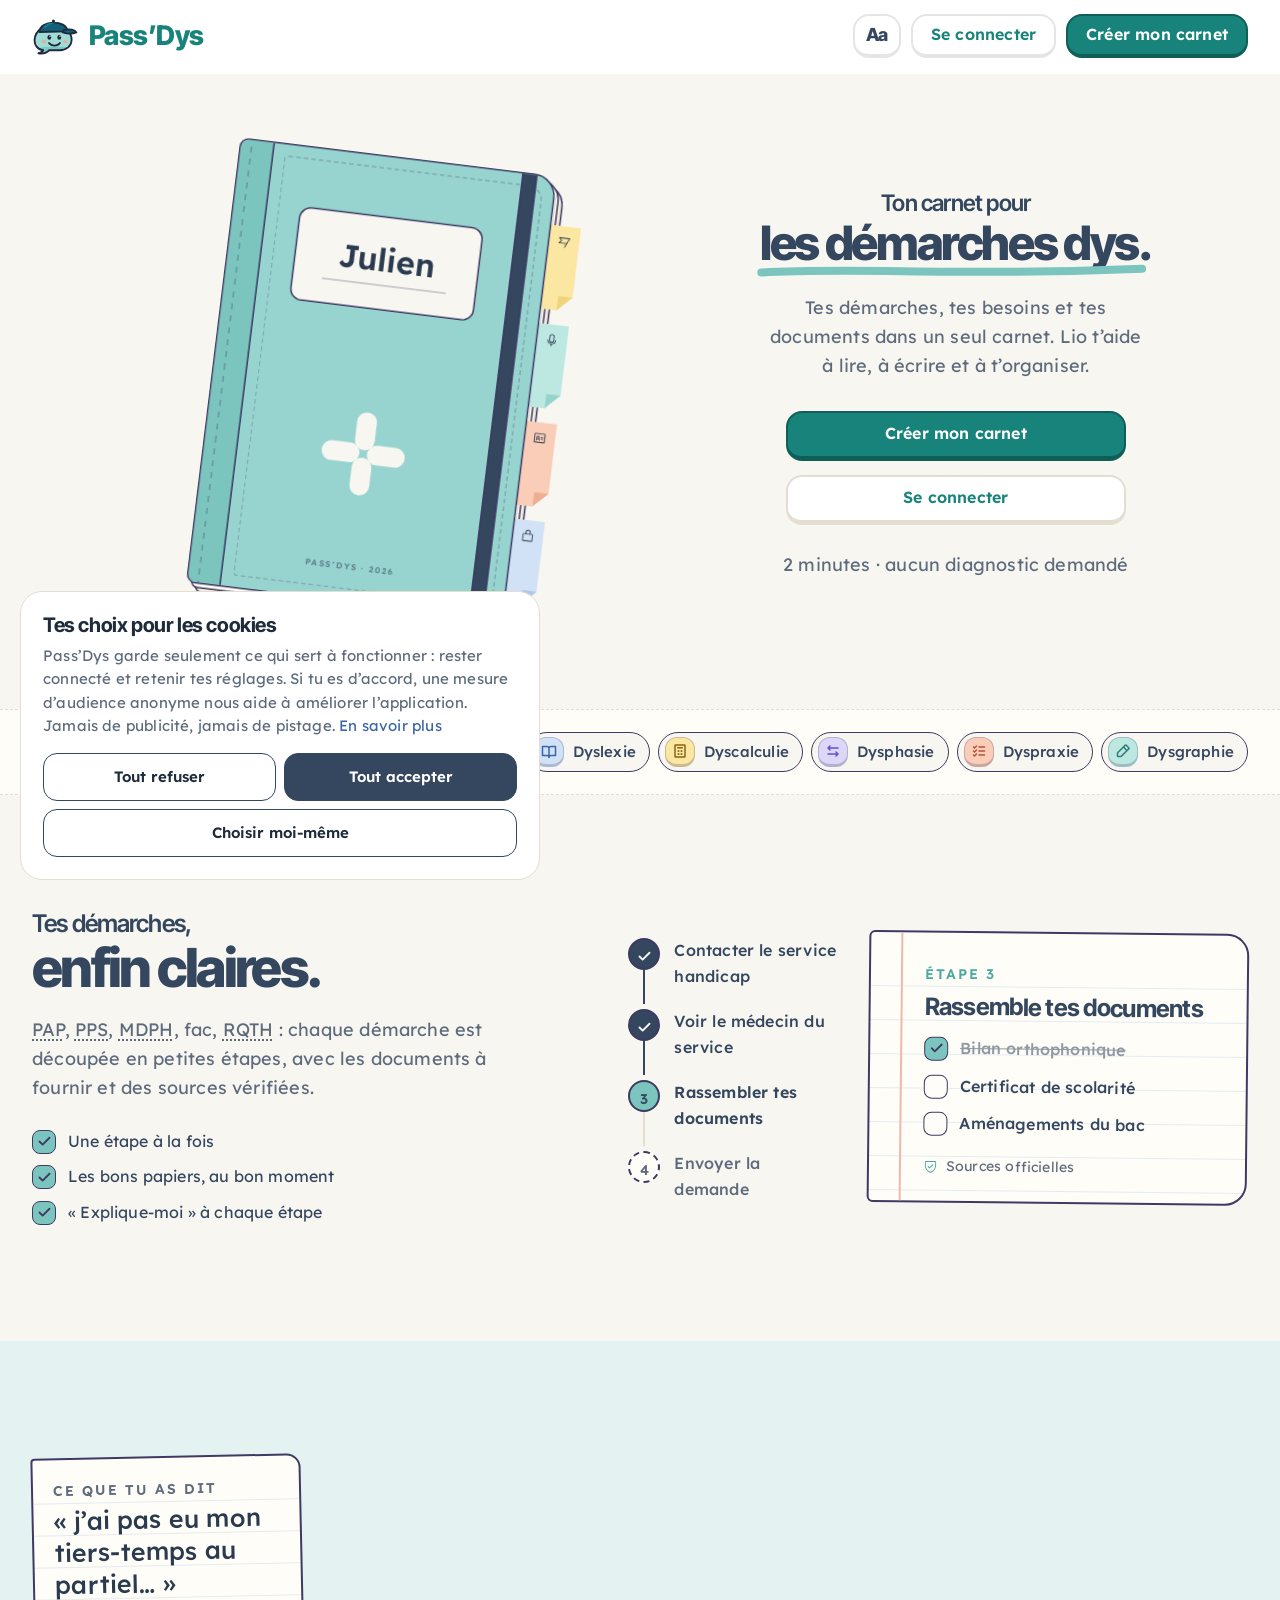
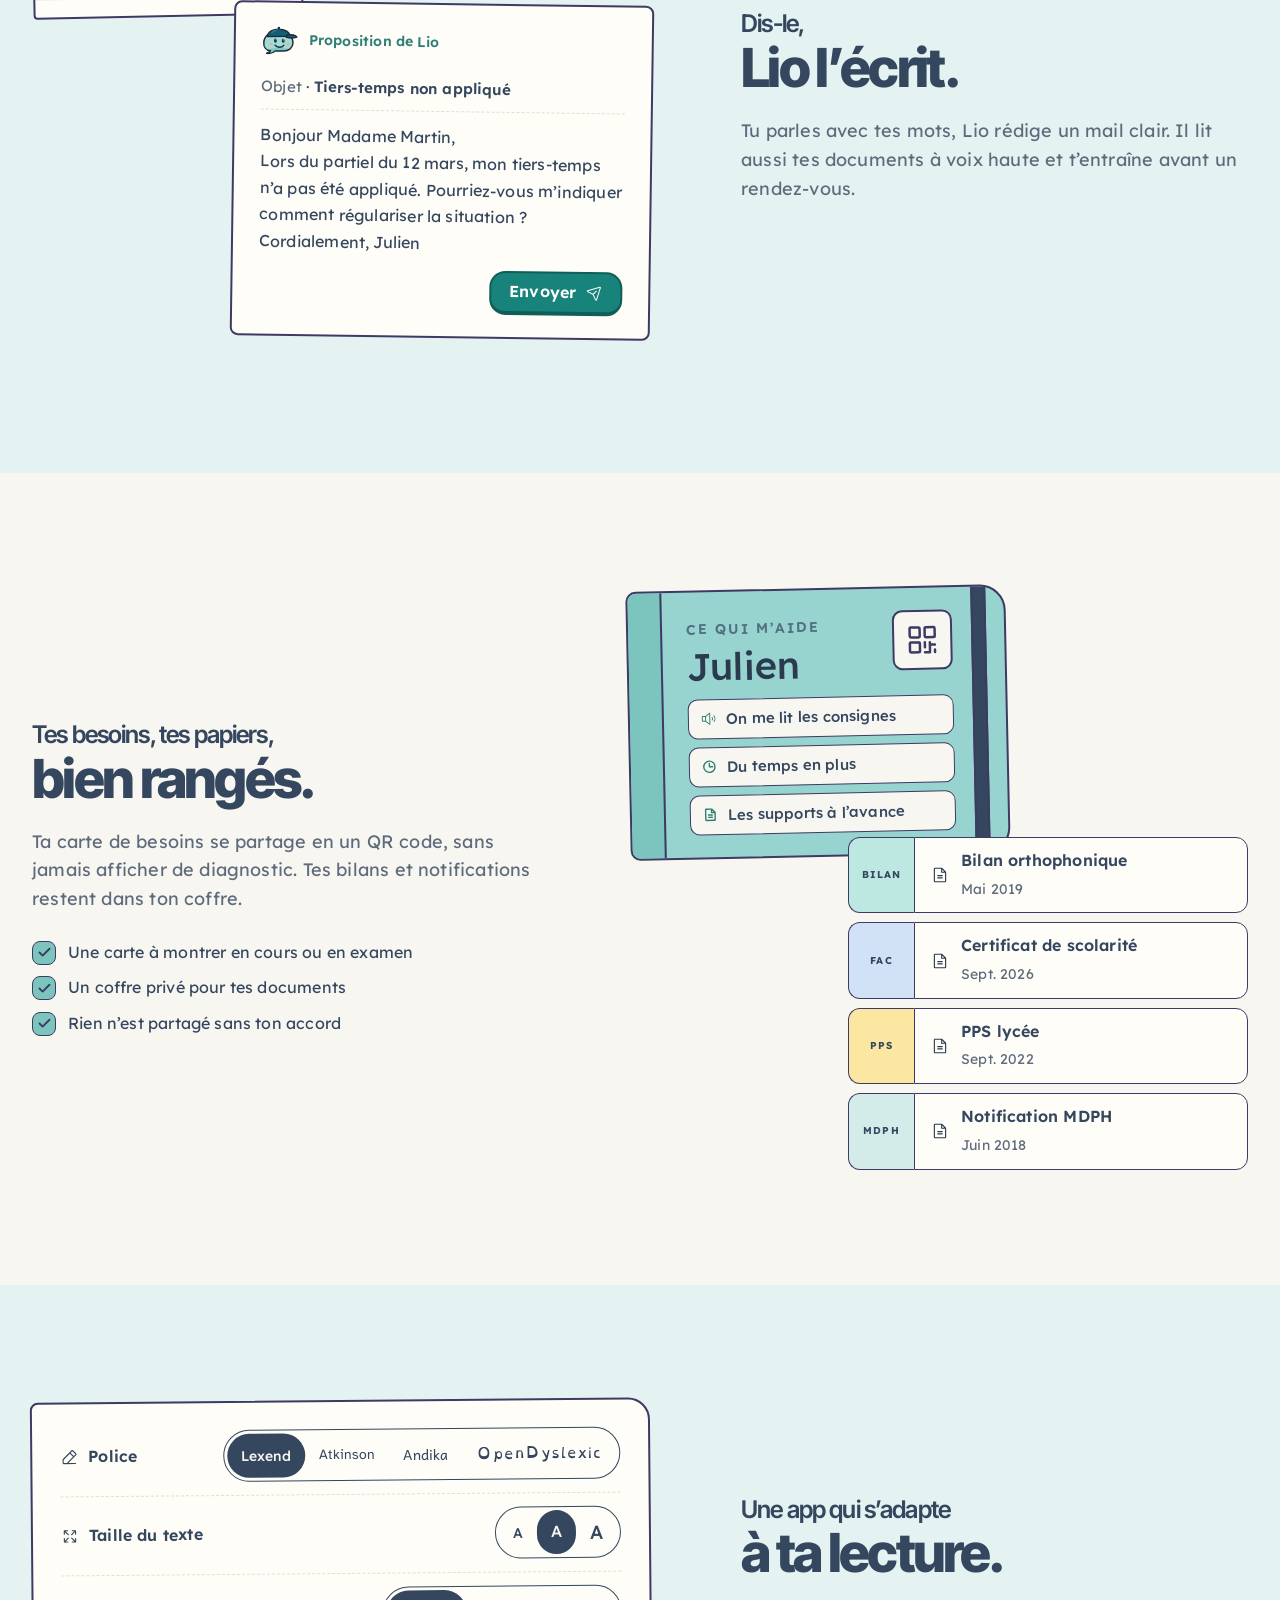
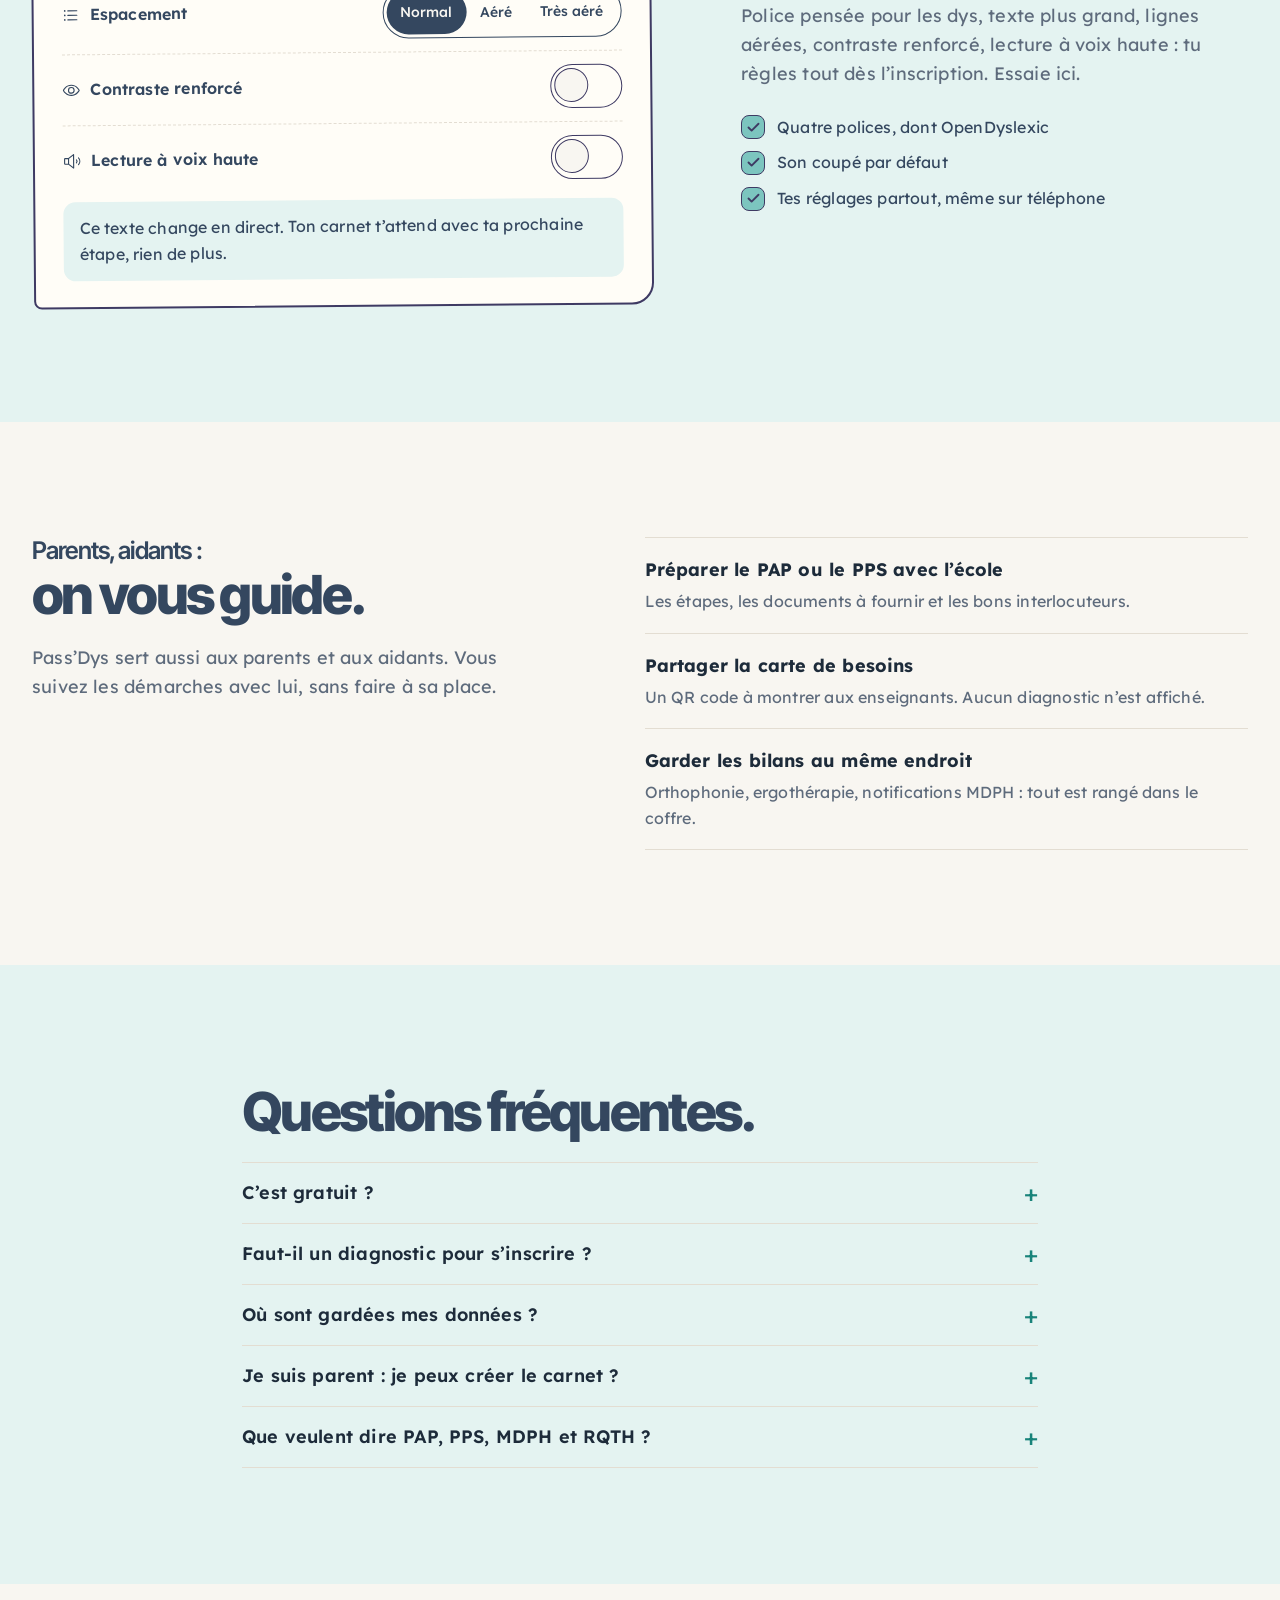
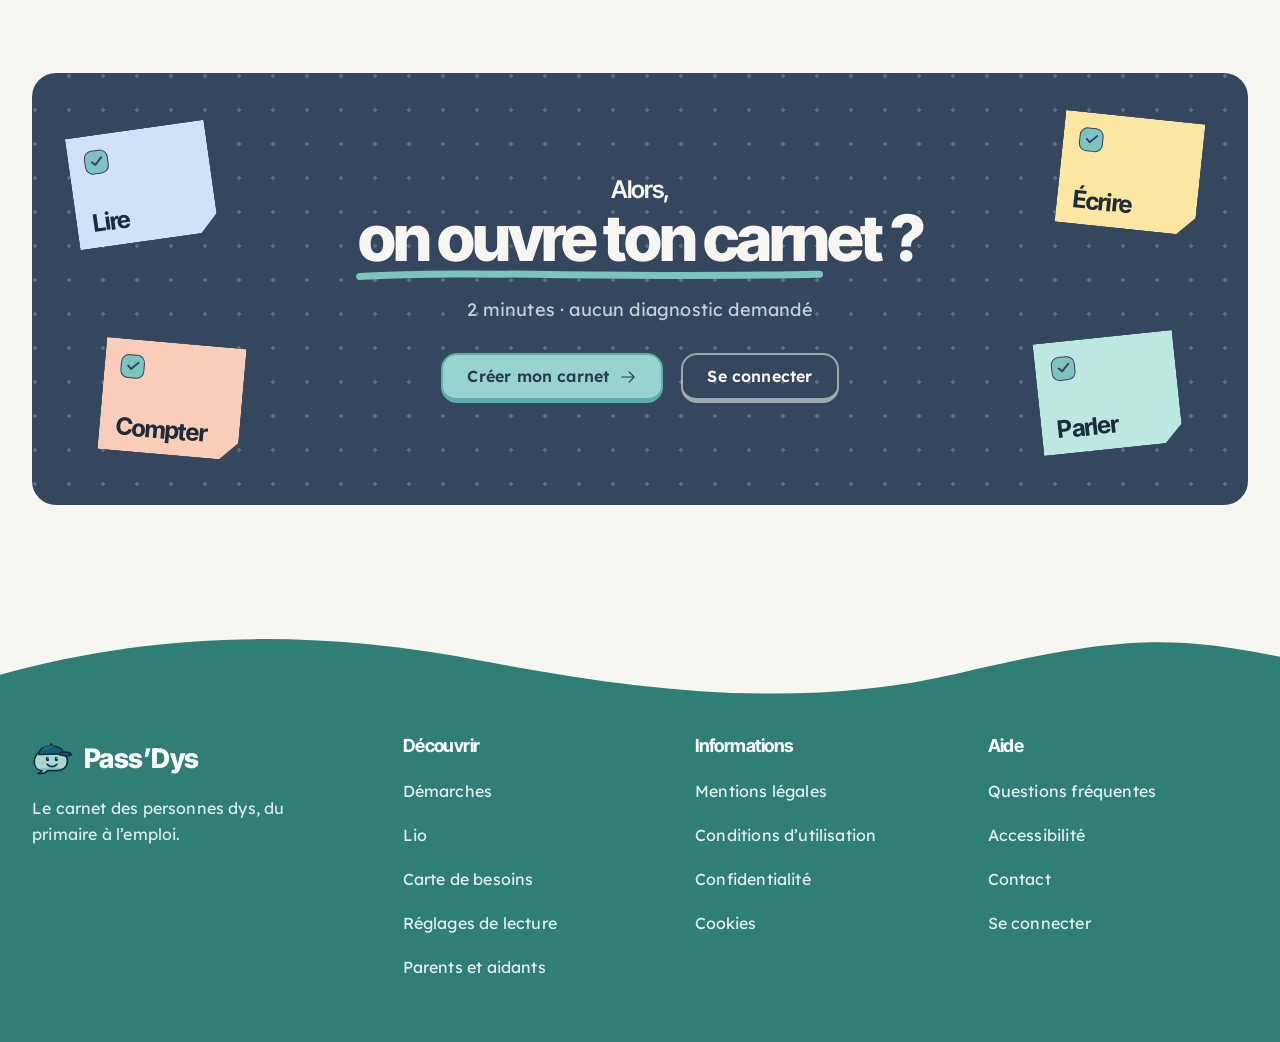
==== commit f9cbb3bd: "Maquette : vitrine auditée et corrigée (accessibilité, réglages Aa, parents, FAQ) - Bouton Aa : poli" ====
--- a/Maquette/index.html
+++ b/Maquette/index.html
@@ -3,59 +3,60 @@
 <head>
 <meta charset="utf-8">
 <meta name="viewport" content="width=device-width, initial-scale=1, viewport-fit=cover">
-<title>Pass’Dys · Des repères pour mieux avancer</title>
+<title>Pass’Dys · Le carnet des démarches dys</title>
 <meta name="description" content="Pass’Dys réunit les démarches, les besoins et les documents des personnes dys dans un seul carnet, avec Lio, un compagnon qui aide à lire, écrire et s’organiser.">
 <meta name="theme-color" content="#F8F6F1">
 <link rel="preconnect" href="https://fonts.googleapis.com">
 <link rel="stylesheet" href="https://fonts.googleapis.com/css2?family=Inter+Tight:wght@600;700;800&family=Lexend:wght@300;400;500;600&family=Caveat:wght@500;600;700&family=Atkinson+Hyperlegible:wght@400;700&family=Andika&display=swap">
-<link rel="stylesheet" href="https://fonts.googleapis.com/css2?family=Nunito:wght@800;900&display=swap">
 <style>
 :root {
   --bg: #F8F6F1; --tint: #E4F3F1; --paper: #FFFDF7; --surf: #FFFFFF; --line: #E3DDD2; --ink: #1D2B3A; --navy: #34475F; --navy2: #2A3A4F; --encre: #3E3A63; --sub: #5E6B7C;
   --eau: #97D4D0; --eau2: #7CC5BF; --teal: #4FA9A2; --lio: #2F7F77; --postit: #FBE7A1; --postit2: #EFD27A; --menthe: #BDE8E2; --menthe2: #93D3CA; --corail: #F9CDB7; --corail2: #EDAE92; --pale: #D2E2F6; --pale2: #AFC8EA;
-  --font: 'Lexend', 'Segoe UI', sans-serif; --title: 'Inter Tight', 'Lexend', sans-serif; --hand: 'Caveat', cursive;
+  --font: 'Lexend', 'Segoe UI', sans-serif; --title: 'Inter Tight', 'Lexend', sans-serif; --hand: var(--font); --vert: #18837A; --vert2: #0F5F58; --focus: #3B64A8;
   --wrap: 1320px; --gut: clamp(16px, 3vw, 32px); --sec: clamp(72px, 9vw, 120px);
   color-scheme: light;
+  --c1: #E5E5E5; --c2: #F7F7F7; --c3: #E2ECF1;
+  --d1: #6552C9; --d2: #8A6412; --d3: #B4533A; --d4: #D3ECEA; --d5: #DCD6F7;
 }
 @font-face { font-family: 'OpenDyslexic'; src: url('polices/opendyslexic-400.woff2') format('woff2'); font-weight: 400; font-display: swap; }
 
 *, *::before, *::after { box-sizing: border-box; }
 html { scroll-behavior: smooth; scroll-padding-top: 84px; }
 html, body { margin: 0; }
-body { background: var(--bg); color: var(--navy); font-family: var(--font); font-size: 17px; line-height: 1.6; letter-spacing: .01em; -webkit-font-smoothing: antialiased; overflow-x: hidden; }
+body { background: var(--bg); color: var(--navy); font-family: var(--font); font-size: 18px; line-height: 1.6; letter-spacing: .01em; -webkit-font-smoothing: antialiased; overflow-x: hidden; }
 img, svg { display: block; max-width: 100%; }
 a { color: inherit; text-decoration: none; }
 button { font: inherit; color: inherit; cursor: pointer; background: none; border: 0; padding: 0; }
-:focus-visible { outline: 3px solid #3B64A8; outline-offset: 3px; border-radius: 8px; }
+:focus-visible { outline: 3px solid var(--focus); outline-offset: 3px; border-radius: 8px; }
 h1, h2, h3 { font-family: var(--title); font-weight: 700; letter-spacing: -.03em; line-height: 1.1; margin: 0; color: var(--navy); }
 p { margin: 0; }
 ul, ol { margin: 0; padding: 0; list-style: none; }
 .wrap { max-width: var(--wrap); margin-inline: auto; padding-inline: var(--gut); }
-.skip { position: absolute; left: 12px; top: -60px; z-index: 100; background: var(--navy); color: #fff; padding: 10px 16px; border-radius: 10px; }
+.skip { position: absolute; left: 12px; top: -60px; z-index: 100; background: var(--navy); color: #fff; padding: 10px 16px; border-radius: 12px; }
 .skip:focus { top: 12px; }
-.hand { font-family: var(--hand); font-weight: 600; letter-spacing: 0; }
+.hand { font-family: var(--font); font-weight: 500; }
 .dots { position: absolute; top: 0; bottom: 0; pointer-events: none; background: radial-gradient(circle at 3px 3px, #BFE2DE 1.8px, transparent 0) 0 0 / 34px 34px; }
 
-.btn { display: inline-flex; align-items: center; justify-content: center; gap: 10px; min-height: 50px; padding: 0 24px; border-radius: 16px; border: 2px solid transparent; border-bottom-width: 5px; font-size: 16.5px; font-weight: 600; white-space: nowrap; transition: background .15s, filter .15s, transform .08s, border-bottom-width .08s; }
+.btn { display: inline-flex; align-items: center; justify-content: center; gap: 10px; min-height: 50px; padding: 0 24px; border-radius: 16px; border: 2px solid transparent; border-bottom-width: 5px; font-size: 16px; font-weight: 600; white-space: nowrap; transition: background .15s, filter .15s, transform .08s, border-bottom-width .08s; }
 .btn:active { transform: translateY(3px); border-bottom-width: 2px; margin-bottom: 3px; }
-.btn.pri { background: #18837A; border-color: #0F5F58; color: #fff; } .btn.pri:hover { filter: brightness(1.1); }
-.btn.out { background: #fff; border-color: #E3DDD2; color: #18837A; } .btn.out:hover { background: #F7F7F7; }
-.btn.sm { min-height: 44px; padding: 0 18px; font-size: 16px; border-radius: 14px; border-bottom-width: 4px; }
+.btn.pri { background: var(--vert); border-color: var(--vert2); color: #fff; } .btn.pri:hover { filter: brightness(1.1); }
+.btn.out { background: #fff; border-color: var(--line); color: var(--vert); } .btn.out:hover { background: var(--c2); }
+.btn.sm { min-height: 44px; padding: 0 18px; font-size: 16px; border-radius: 16px; border-bottom-width: 4px; }
 .btn svg { transition: transform .3s; } .btn:hover svg { transform: translateX(3px); }
-.box { width: 24px; height: 24px; border-radius: 7px; border: 1.8px solid var(--encre); display: inline-flex; align-items: center; justify-content: center; flex-shrink: 0; background: var(--paper); }
+.box { width: 24px; height: 24px; border-radius: 8px; border: 1.8px solid var(--encre); display: inline-flex; align-items: center; justify-content: center; flex-shrink: 0; background: var(--paper); }
 .box.on { background: var(--eau2); }
 .ticks { display: grid; gap: 10px; }
-.ticks li { display: flex; align-items: center; gap: 12px; font-size: 16.5px; }
+.ticks li { display: flex; align-items: center; gap: 12px; font-size: 16px; }
 
 /* en-tête */
 .hd { position: sticky; top: 0; z-index: 50; background: #fff; border-bottom: 2px solid transparent; transition: border-color .2s; }
-.hd.scrolled { border-bottom-color: #E5E5E5; }
+.hd.scrolled { border-bottom-color: var(--c1); }
 .hd-in { display: flex; align-items: center; justify-content: space-between; gap: 16px; height: 72px; }
-.brand { display: inline-flex; align-items: center; gap: 10px; font-family: 'Nunito', var(--title); font-weight: 900; font-size: 27px; letter-spacing: -.02em; color: #18837A; }
+.brand { display: inline-flex; align-items: center; gap: 10px; font-family: var(--title); font-weight: 800; font-size: 27px; letter-spacing: -.02em; color: var(--vert); }
 .hd-acts { display: flex; gap: 10px; align-items: center; }
-.hd .btn { font-family: 'Nunito', var(--font); font-weight: 800; font-size: 15.5px; }
-.hd .btn.pri { background: #18837A; border-color: #0F5F58; color: #fff; }
-.hd .btn.out { background: #fff; border-color: #E5E5E5; color: #18837A; } .hd .btn.out:hover { background: #F7F7F7; }
+.hd .btn { font-weight: 600; font-size: 16px; }
+.hd .btn.pri { background: var(--vert); border-color: var(--vert2); color: #fff; }
+.hd .btn.out { background: #fff; border-color: var(--c1); color: var(--vert); } .hd .btn.out:hover { background: var(--c2); }
 
 /* titres façon carnet */
 .tt .s { display: block; font-size: clamp(19px, 1.9vw, 25px); font-weight: 600; letter-spacing: -.035em; }
@@ -65,7 +66,7 @@
 .u path { stroke-dasharray: 460; stroke-dashoffset: 460; }
 .hero .u path { animation: draw 1s .7s cubic-bezier(.5, 0, .2, 1) forwards; }
 .rv.in .u path { animation: draw 1s .35s cubic-bezier(.5, 0, .2, 1) forwards; }
-.txt { font-size: 17.5px; color: var(--sub); max-width: 46ch; margin-top: 22px; }
+.txt { font-size: 18px; color: var(--sub); max-width: 46ch; margin-top: 22px; }
 
 /* hero */
 .hero { position: relative; padding-block: clamp(32px, 5vw, 64px) clamp(48px, 6vw, 80px); overflow: clip; }
@@ -75,22 +76,22 @@
 .hero-in { display: grid; grid-template-columns: minmax(0, 1.1fr) minmax(0, .9fr); gap: clamp(24px, 5vw, 64px); align-items: center; }
 .hero-art { position: relative; display: flex; justify-content: center; }
 .nb-box { z-index: 2; }
-.lio-says { position: absolute; left: 0; bottom: 4%; z-index: 6; display: flex; align-items: flex-end; gap: 4px; animation: bob 5s ease-in-out infinite; pointer-events: none; }
-.lio-says p { background: var(--paper); border: 2px solid var(--encre); border-bottom-width: 4px; border-radius: 18px 18px 18px 4px; padding: 8px 14px; font-size: 22px; line-height: 1.05; color: var(--navy2); transform: rotate(-3deg); margin-bottom: 46px; white-space: nowrap; }
+.lio-says { position: absolute; left: 0; bottom: 4%; z-index: 6; display: flex; align-items: flex-end; gap: 4px; animation: bob 5s ease-in-out 1; pointer-events: none; }
+.lio-says p { background: var(--paper); border: 2px solid var(--encre); border-bottom-width: 4px; border-radius: 18px 18px 18px 4px; padding: 8px 14px; font-size: 21px; line-height: 1.05; color: var(--navy2); transform: rotate(-3deg); margin-bottom: 46px; white-space: nowrap; }
 .hero-txt { display: flex; flex-direction: column; align-items: center; text-align: center; }
-.hero h1 { display: flex; flex-direction: column; align-items: center; font-size: clamp(38px, 4.6vw, 62px); font-weight: 800; letter-spacing: -.05em; line-height: 1.05; }
+.hero h1 { display: flex; flex-direction: column; align-items: center; font-size: clamp(34px, 3.7vw, 56px); font-weight: 800; letter-spacing: -.05em; line-height: 1.05; }
 .hero h1 .s { font-size: .48em; font-weight: 600; letter-spacing: -.035em; margin-bottom: 4px; }
-.hero-txt p { font-size: 17.5px; color: var(--sub); margin-top: 26px; max-width: 34ch; }
+.hero-txt p { font-size: 18px; color: var(--sub); margin-top: 26px; max-width: 34ch; }
 .hero-cta { display: flex; flex-wrap: wrap; align-items: center; gap: 10px 18px; margin-top: 24px; }
 .hero-txt .hero-cta { flex-direction: column; flex-wrap: nowrap; gap: 14px; width: 100%; margin-top: 30px; }
 .btn.wide { width: 100%; max-width: 340px; }
-.hero-note { margin-top: 16px; font-size: 15px; color: var(--sub); }
+.hero-note { margin-top: 16px; font-size: 16px; color: var(--sub); }
 
 /* le carnet */
 .nb-box { --s: .76; --open: 200px; position: relative; width: calc(480px * var(--s)); height: calc(650px * var(--s)); }
 .nb-scale { position: absolute; left: calc(24px * var(--s)); top: calc(22px * var(--s)); width: 432px; height: 602px; transform: scale(var(--s)); transform-origin: 0 0; }
 .nb { position: relative; width: 420px; height: 590px; transform: rotate(7deg); animation: nbIn 1.2s .2s cubic-bezier(.2, .9, .25, 1.1) both; }
-.nb-in { position: relative; width: 420px; height: 590px; animation: sway 7s 1.6s ease-in-out infinite; }
+.nb-in { position: relative; width: 420px; height: 590px; animation: sway 7s 1.6s ease-in-out 1; }
 .nb-back { position: absolute; width: 420px; height: 590px; border: 2px solid var(--encre); border-radius: 10px 28px 28px 10px; }
 .nb-back.b1 { left: 12px; top: 12px; background: #F3EDDF; }
 .nb-back.b2 { left: 6px; top: 6px; background: var(--paper); overflow: hidden; }
@@ -101,7 +102,7 @@
 .pi-in { position: absolute; left: 66px; right: 36px; top: 14px; opacity: 0; transform: translateX(-12px); transition: opacity .3s, transform .45s; }
 .pi-in b { display: block; font-family: var(--title); font-weight: 700; font-size: 23px; letter-spacing: -.03em; line-height: 1.05; }
 .pi-in span { display: block; font-size: 14px; line-height: 1.35; margin-top: 5px; }
-.pi-in em { display: flex; align-items: center; gap: 4px; font-style: normal; font-size: 12px; font-weight: 600; margin-top: 8px; color: var(--lio); }
+.pi-in em { display: flex; align-items: center; gap: 4px; font-style: normal; font-size: 14px; font-weight: 600; margin-top: 8px; color: #1F5F59; }
 .pi:focus-visible, .nb.open .pi { transform: translateX(var(--open)) rotate(-5deg) scale(1.04); z-index: 3; }
 .pi:focus-visible .pi-in, .nb.open .pi-in { opacity: 1; transform: none; transition-delay: .12s; }
 .nb.open .pi:nth-of-type(2) { transition-delay: .06s; } .nb.open .pi:nth-of-type(3) { transition-delay: .12s; } .nb.open .pi:nth-of-type(4) { transition-delay: .18s; }
@@ -111,16 +112,16 @@
 .cv-spine { left: 0; top: 0; bottom: 0; width: 44px; background: var(--eau2); border-right: 2px solid var(--encre); }
 .cv-stitch { left: 13px; top: 0; bottom: 0; width: 2px; background: repeating-linear-gradient(transparent 0 8px, rgba(62, 58, 99, .35) 8px 16px); }
 .cv-frame { left: 58px; top: 14px; right: 14px; bottom: 14px; border: 2px dashed rgba(62, 58, 99, .28); border-radius: 6px 20px 20px 6px; }
-.cv-label { left: 87px; top: 78px; width: 244px; height: 124px; background: #F8F6F1; border: 2px solid var(--encre); border-radius: 16px; text-align: center; }
+.cv-label { left: 87px; top: 78px; width: 244px; height: 124px; background: var(--bg); border: 2px solid var(--encre); border-radius: 16px; text-align: center; }
 .cv-label b { display: block; font-family: var(--hand); font-weight: 600; font-size: 42px; line-height: 1; margin-top: 34px; color: var(--navy2); }
 .cv-label i { display: block; height: 1.5px; background: var(--navy); opacity: .3; margin: 12px 38px 0; }
 .cv-cross { inset: 0; transition: transform .5s cubic-bezier(.3, 1.6, .5, 1); transform-origin: 209px 392px; }
-.cv-cross i { position: absolute; border-radius: 13px; background: #F8F6F1; }
+.cv-cross i { position: absolute; border-radius: 13px; background: var(--bg); }
 .cv-band { right: 24px; top: -4px; width: 20px; height: 600px; background: var(--navy); border-left: 2px solid var(--encre); border-right: 2px solid var(--encre); }
 .cv-brand { left: 119px; width: 180px; text-align: center; bottom: 34px; font-size: 11px; font-weight: 600; letter-spacing: .18em; color: var(--navy2); opacity: .55; }
 .nb.open .cover { transform: perspective(2600px) rotateY(-42deg); }
 .nb.open .cv-cross { transform: rotate(45deg) scale(.9); }
-.cover:focus-visible { outline: 4px solid #3B64A8; outline-offset: 4px; }
+.cover:focus-visible { outline: 4px solid var(--focus); outline-offset: 4px; }
 @media (hover: hover) {
   .cover { cursor: pointer; }
   .pi:hover { transform: translateX(var(--open)) rotate(-5deg) scale(1.06); z-index: 3; }
@@ -133,19 +134,19 @@
 /* bandeau dys */
 .strip { background: var(--paper); border-block: 1.5px dashed var(--line); }
 .strip-in { display: flex; align-items: center; justify-content: space-between; gap: 14px 32px; padding-block: 22px; flex-wrap: wrap; }
-.strip p { font-size: 22px; color: var(--teal); transform: rotate(-2deg); }
+.strip p { font-size: 18px; font-weight: 600; color: var(--navy); }
 .strip ul { display: flex; flex-wrap: wrap; gap: 10px; }
 .strip li { display: inline-flex; align-items: center; gap: 9px; min-height: 40px; padding: 0 16px; border-radius: 999px; border: 1.5px solid var(--encre); background: var(--bg); font-size: 16px; font-weight: 500; transition: transform .3s cubic-bezier(.3, 1.6, .5, 1); }
-.strip li:hover { transform: translateY(-3px) rotate(-2deg); }
+
 .strip li { padding-left: 6px; }
-.strip li span { width: 30px; height: 30px; border-radius: 9px; display: flex; align-items: center; justify-content: center; border: 1.5px solid rgba(62, 58, 99, .25); border-bottom-width: 3px; }
+.strip li span { width: 30px; height: 30px; border-radius: 12px; display: flex; align-items: center; justify-content: center; border: 1.5px solid rgba(62, 58, 99, .25); border-bottom-width: 3px; }
 
 /* objets papier */
 .paper { position: relative; background: var(--paper); border: 2px solid var(--encre); border-radius: 6px 22px 22px 6px; }
-.lined { background-image: repeating-linear-gradient(transparent 0 33px, #E2ECF1 33px 34px); background-position: 0 20px; }
+.lined { background-image: repeating-linear-gradient(transparent 0 33px, var(--c3) 33px 34px); background-position: 0 20px; }
 .lined::before { content: ''; position: absolute; left: 30px; top: 0; bottom: 0; width: 1.5px; background: #F1B8AA; }
-.cap { font-size: 12px; font-weight: 600; letter-spacing: .14em; text-transform: uppercase; }
-.sticky { position: absolute; z-index: 3; padding: 10px 26px 14px 14px; font-family: var(--hand); font-weight: 600; font-size: 21px; line-height: 1.05; color: var(--ink); clip-path: polygon(0 0, 100% 0, 100% calc(100% - 16px), calc(100% - 16px) 100%, 0 100%); transition: transform .4s cubic-bezier(.3, 1.5, .45, 1); }
+.cap { font-size: 14px; font-weight: 600; letter-spacing: .14em; text-transform: uppercase; }
+.sticky { position: absolute; z-index: 3; padding: 10px 26px 14px 14px; font-family: var(--font); font-weight: 600; font-size: 15px; line-height: 1.25; color: var(--ink); clip-path: polygon(0 0, 100% 0, 100% calc(100% - 16px), calc(100% - 16px) 100%, 0 100%); transition: transform .4s cubic-bezier(.3, 1.5, .45, 1); }
 .sticky::after { content: ''; position: absolute; right: 0; bottom: 0; width: 16px; height: 16px; background: rgba(62, 58, 99, .14); clip-path: polygon(0 0, 100% 0, 0 100%); }
 .sticky:hover { transform: rotate(0deg) translateY(-4px) !important; }
 .tape { position: absolute; top: -11px; left: 50%; width: 70px; height: 20px; margin-left: -35px; background: rgba(211, 236, 234, .9); transform: rotate(-3deg); }
@@ -164,7 +165,7 @@
 .path .k { display: flex; flex-direction: column; align-items: center; }
 .path .c { width: 32px; height: 32px; border-radius: 50%; border: 2px solid var(--encre); background: var(--paper); display: flex; align-items: center; justify-content: center; font-size: 14px; font-weight: 600; }
 .path .done .c { background: var(--navy); }
-.path .now .c { background: var(--eau2); animation: ring 2.2s ease-in-out infinite; }
+.path .now .c { background: var(--eau2); animation: ring 2.2s ease-in-out 2; }
 .path .todo .c { border-style: dashed; }
 .path .bar { width: 2px; height: 34px; background: var(--navy); }
 .path .now .bar { background: var(--line); }
@@ -172,14 +173,14 @@
 .path .now span { font-weight: 600; }
 .path .todo span { color: var(--sub); }
 .dem .paper { padding: 26px 28px 24px 54px; transform: rotate(.6deg); }
-.dem h3 { font-size: 26px; margin-top: 6px; }
+.dem h3 { font-size: 24px; margin-top: 6px; }
 .dem .ticks { margin-top: 16px; gap: 12px; }
 .dem .ticks li { font-size: 16px; font-weight: 500; }
 .dem s { opacity: .55; }
-.src { display: flex; align-items: center; gap: 8px; margin-top: 18px; font-size: 12.5px; color: var(--sub); }
+.src { display: flex; align-items: center; gap: 8px; margin-top: 18px; font-size: 14px; color: var(--sub); }
 
 .lio-vis { position: relative; padding: 0 0 20px; }
-.said { width: 270px; padding: 16px 20px; transform: rotate(-1.2deg); background-image: repeating-linear-gradient(transparent 0 31px, #E2ECF1 31px 32px); background-position: 0 12px; border-radius: 4px 14px 14px 4px; }
+.said { width: 270px; padding: 16px 20px; transform: rotate(-1.2deg); background-image: repeating-linear-gradient(transparent 0 31px, var(--c3) 31px 32px); background-position: 0 12px; border-radius: 4px 14px 14px 4px; }
 .said p { font-size: 25px; line-height: 32px; color: var(--navy2); }
 .mail { max-width: 420px; margin: -14px 0 0 auto; padding: 22px 26px; border-radius: 8px; transform: rotate(.8deg); }
 .mail-h { display: flex; align-items: center; gap: 10px; font-size: 13.5px; font-weight: 600; color: var(--lio); }
@@ -193,40 +194,40 @@
 .need::after { content: ''; position: absolute; right: 18px; top: -4px; bottom: -4px; width: 15px; background: var(--navy); border-inline: 2px solid var(--encre); }
 .need-h { display: flex; justify-content: space-between; align-items: flex-start; gap: 10px; }
 .need-h b { display: block; font-size: 38px; line-height: 1; margin-top: 4px; color: var(--navy2); }
-.qr { width: 60px; height: 60px; background: #F8F6F1; border: 2px solid var(--encre); border-radius: 10px; display: flex; align-items: center; justify-content: center; flex-shrink: 0; }
+.qr { width: 60px; height: 60px; background: var(--bg); border: 2px solid var(--encre); border-radius: 10px; display: flex; align-items: center; justify-content: center; flex-shrink: 0; }
 .need ul { display: grid; gap: 8px; margin-top: 14px; }
-.need li { display: flex; align-items: center; gap: 10px; background: #F8F6F1; border: 1.5px solid var(--encre); border-radius: 10px; padding: 7px 12px; font-size: 15px; font-weight: 500; }
+.need li { display: flex; align-items: center; gap: 10px; background: var(--bg); border: 1.5px solid var(--encre); border-radius: 10px; padding: 7px 12px; font-size: 15px; font-weight: 500; }
 .vault { display: grid; gap: 9px; width: min(100%, 400px); margin: -20px 0 0 auto; position: relative; }
 .row { display: flex; align-items: stretch; transition: transform .35s cubic-bezier(.3, 1.4, .5, 1); }
 .row:hover { transform: translateX(8px); }
 .row .tg { width: 66px; flex-shrink: 0; border: 1.5px solid var(--encre); border-right: 0; border-radius: 12px 0 0 12px; display: flex; align-items: center; justify-content: center; font-size: 10px; font-weight: 700; letter-spacing: .12em; }
 .row .bd { flex: 1; min-width: 0; display: flex; align-items: center; gap: 12px; padding: 10px 16px; border: 1.5px solid var(--encre); border-radius: 0 12px 12px 0; background: var(--paper); }
 .row b { display: block; font-size: 16px; font-weight: 600; }
-.row small { font-size: 12px; color: var(--sub); }
+.row small { font-size: 14px; color: var(--sub); }
 
 .set { padding: 14px 28px; border-radius: 8px 22px 22px 8px; transform: rotate(-.5deg); }
 .set-row { display: flex; align-items: center; justify-content: space-between; gap: 10px 16px; padding: 13px 0; border-bottom: 1.5px dashed var(--line); font-size: 16px; font-weight: 600; flex-wrap: wrap; }
 .set-row:last-of-type { border-bottom: 0; }
 .set-row > span { display: inline-flex; align-items: center; gap: 10px; }
 .seg { display: inline-flex; flex-wrap: wrap; border: 1.5px solid var(--navy); border-radius: 999px; padding: 3px; }
-.seg button { padding: 6px 13px; border-radius: 999px; font-size: 13.5px; font-weight: 500; transition: background .2s; }
+.seg button { min-height: 44px; padding: 0 14px; border-radius: 999px; font-size: 14px; font-weight: 500; transition: background .2s; }
 .seg button:hover { background: #D3ECEA; }
-.seg button[aria-pressed="true"] { background: var(--navy); color: #F8F6F1; }
+.seg button[aria-pressed="true"] { background: var(--navy); color: var(--bg); }
 .sw { width: 52px; height: 30px; border-radius: 999px; border: 1.5px solid var(--encre); background: var(--paper); position: relative; flex-shrink: 0; transition: background .2s; }
-.sw::after { content: ''; position: absolute; top: 3px; left: 3px; width: 21px; height: 21px; border-radius: 50%; background: #F8F6F1; border: 1.5px solid var(--encre); transition: left .2s; }
+.sw::after { content: ''; position: absolute; top: 3px; left: 3px; width: 21px; height: 21px; border-radius: 50%; background: var(--bg); border: 1.5px solid var(--encre); transition: left .2s; }
 .sw[aria-checked="true"] { background: var(--eau2); }
 .sw[aria-checked="true"]::after { left: 24px; }
 .preview { margin: 6px 0 12px; padding: 14px 16px; border-radius: 12px; background: var(--tint); font-size: 16px; line-height: 1.6; font-weight: 400; transition: font-size .2s; }
 .preview.hc { color: #000; background: #FFF6CF; }
 
-.cta { position: relative; background: var(--navy); border-radius: 32px; padding: clamp(56px, 8vw, 104px) var(--gut); text-align: center; overflow: hidden; color: #F8F6F1; }
+.cta { position: relative; background: var(--navy); border-radius: 24px; padding: clamp(56px, 8vw, 104px) var(--gut); text-align: center; overflow: hidden; color: var(--bg); }
 .cta .dots { inset: 0; width: auto; opacity: .25; }
-.cta h2 { position: relative; color: #F8F6F1; }
+.cta h2 { position: relative; color: var(--bg); }
 .cta .tt .b { font-size: clamp(32px, 5vw, 64px); }
-.cta p { position: relative; color: #C7D1DD; margin-top: 26px; font-size: 17.5px; }
+.cta p { position: relative; color: #C7D1DD; margin-top: 26px; font-size: 18px; }
 .cta .hero-cta { position: relative; justify-content: center; margin-top: 28px; }
 .cta .btn.pri { background: var(--eau); border-color: #5DAFA8; color: var(--navy2); }
-.cta .btn.out { background: transparent; border-color: rgba(248, 246, 241, .55); color: #F8F6F1; } .cta .btn.out:hover { background: rgba(255, 255, 255, .08); }
+.cta .btn.out { background: transparent; border-color: rgba(248, 246, 241, .55); color: var(--bg); } .cta .btn.out:hover { background: rgba(255, 255, 255, .08); }
 .cta-pi { position: absolute; width: 140px; height: 112px; padding: 14px 16px; text-align: left; color: var(--ink); clip-path: polygon(0 0, 100% 0, 100% calc(100% - 18px), calc(100% - 18px) 100%, 0 100%); transition: transform .45s cubic-bezier(.3, 1.5, .45, 1); }
 .cta-pi:hover { transform: rotate(0deg) translateY(-6px) !important; }
 .cta-pi .box { margin-left: auto; }
@@ -236,17 +237,17 @@
 .ft { background: var(--lio); color: #fff; padding-block: 28px 52px; }
 .ft-in { display: grid; grid-template-columns: 1.3fr repeat(3, 1fr); gap: 32px; }
 .ft .brand { color: #fff; }
-.ft-in > div > p { color: rgba(255, 255, 255, .85); font-size: 15.5px; margin-top: 12px; max-width: 30ch; }
-.ft h3 { color: #fff; font-size: 17px; }
+.ft-in > div > p { color: rgba(255, 255, 255, .85); font-size: 16px; margin-top: 12px; max-width: 30ch; }
+.ft h3 { color: #fff; font-size: 18px; }
 .ft ul { display: grid; gap: 9px; margin-top: 14px; }
-.ft ul a, .ft ul button { font-size: 15.5px; color: rgba(255, 255, 255, .88); text-align: left; }
+.ft ul a, .ft ul button { font-size: 16px; color: rgba(255, 255, 255, .88); text-align: left; }
 .ft ul a:hover, .ft ul button:hover { color: #fff; text-decoration: underline; text-underline-offset: 4px; }
 .ft :focus-visible { outline-color: #fff; }
 
 .nm { display: inline-block; transition: opacity .26s, transform .26s; }
 .cv-label .nm { display: block; }
 .nm.swap { opacity: 0; transform: translateY(-6px); }
-.toast { position: fixed; left: 50%; bottom: 24px; transform: translate(-50%, 20px); background: var(--ink); color: #fff; font-size: 14.5px; padding: 12px 18px; border-radius: 12px; opacity: 0; pointer-events: none; transition: opacity .2s, transform .2s; z-index: 3000; max-width: calc(100vw - 32px); text-align: center; }
+.toast { position: fixed; left: 50%; bottom: 24px; transform: translate(-50%, 20px); background: var(--ink); color: #fff; font-size: 14px; padding: 12px 18px; border-radius: 12px; opacity: 0; pointer-events: none; transition: opacity .2s, transform .2s; z-index: 3000; max-width: calc(100vw - 32px); text-align: center; }
 .toast.on { opacity: 1; transform: translate(-50%, 0); }
 .js .rv { opacity: 0; transform: translateY(18px); transition: opacity .7s ease, transform .7s cubic-bezier(.2, .8, .2, 1); }
 .js .rv.in { opacity: 1; transform: none; }
@@ -275,11 +276,11 @@
 @media (max-width: 600px) {
   .lio-says { left: -6px; bottom: 0; }
   .lio-says .logo { width: 54px; height: auto; }
-  .lio-says p { font-size: 19px; margin-bottom: 36px; }
-  body { font-size: 16.5px; }
+  .lio-says p { font-size: 18px; margin-bottom: 36px; }
+  body { font-size: 16px; }
   html { scroll-padding-top: 70px; }
   .hd-in { height: 64px; }
-  .brand { font-size: 23px; }
+  .brand { font-size: 24px; }
   .hd-acts .out { display: none; }
   .nb-box { --s: .56; --open: 130px; }
   .dem { grid-template-columns: 1fr; gap: 22px; }
@@ -288,18 +289,128 @@
   .said { width: auto; max-width: 300px; }
   .mail { padding: 18px; }
   .mail .sticky { left: -6px !important; bottom: -26px !important; }
-  .seg { border-radius: 20px; }
+  .seg { border-radius: 24px; }
   .need { padding: 20px 44px 20px 50px; }
   .vault { margin-top: 18px; }
   .set { padding: 10px 18px; }
   .strip-in { justify-content: center; text-align: center; }
   .strip ul { justify-content: center; }
-  .cta { border-radius: 22px; }
+  .cta { border-radius: 24px; }
   .ft-in { grid-template-columns: 1fr 1fr; }
 }
 @media (max-width: 380px) {
   .nb-box { --s: .5; --open: 110px; }
 }
+
+
+
+/* sobriété : un seul soulignement (H1), pas de pois, titres simples */
+.dots { display: none; }
+.cta .dots { display: block; }
+.cta-sec { padding-top: clamp(56px, 7vw, 96px) !important; }
+.h2 { font-size: clamp(28px, 3.2vw, 40px); font-weight: 800; letter-spacing: -.035em; line-height: 1.15; max-width: 18ch; }
+.cta .h2 { color: var(--bg); max-width: none; }
+
+/* parents et questions fréquentes */
+.par { display: grid; grid-template-columns: minmax(0, 1fr) minmax(0, 1.1fr); gap: clamp(28px, 5vw, 72px); align-items: start; }
+.par-l { display: grid; gap: 0; border-top: 1.5px solid var(--line); }
+.par-l li { display: flex; flex-direction: column; gap: 4px; padding: 18px 0; border-bottom: 1.5px solid var(--line); }
+.par-l b { font-size: 18px; color: var(--ink); }
+.par-l span { color: var(--sub); font-size: 16px; }
+.faq { max-width: 860px; }
+.faq-l { margin-top: 24px; border-top: 1.5px solid var(--line); }
+.faq details { border-bottom: 1.5px solid var(--line); }
+.faq summary { display: flex; align-items: center; justify-content: space-between; gap: 16px; min-height: 60px; padding: 12px 0; font-weight: 600; font-size: 18px; color: var(--ink); cursor: pointer; list-style: none; }
+.faq summary::-webkit-details-marker { display: none; }
+.faq summary::after { content: '+'; font-size: 24px; font-weight: 400; color: var(--vert); line-height: 1; }
+.faq details[open] summary::after { content: '–'; }
+.faq details p, .faq dl { padding: 0 0 18px; color: var(--sub); font-size: 16px; max-width: 65ch; }
+.faq dl { display: grid; grid-template-columns: auto 1fr; gap: 8px 16px; margin: 0; }
+.faq dt { font-weight: 700; color: var(--ink); }
+.faq dd { margin: 0; }
+abbr[title] { text-decoration: underline dotted; text-underline-offset: 3px; cursor: help; }
+@media (max-width: 760px) { .par { grid-template-columns: 1fr; } .faq dl { grid-template-columns: 1fr; gap: 2px; } .faq dd { margin-bottom: 8px; } }
+
+/* hero téléphone : le texte d'abord, le carnet en dessous */
+@media (min-width: 921px) { .hero-art { order: -1; } }
+@media (max-width: 600px) { .nb-box { --s: .46; --open: 100px; } .hero-in { gap: 20px; } }
+.brand { min-height: 44px; }
+.set .sw { width: 72px; height: 44px; }
+.set .sw::after { width: 34px; height: 34px; top: 3px; left: 3px; }
+.set .sw[aria-checked="true"]::after { left: 31px; }
+.strip p { font-size: 16px; }
+.strip ul { gap: 8px; }
+.strip-in { column-gap: 20px; }
+@media (max-width: 1340px) { .strip li { font-size: 15px; padding-right: 13px; } }
+.pi:focus-visible { outline: 0; box-shadow: inset 0 0 0 3px var(--focus); }
+
+/* icônes : couleur héritée du conteneur */
+.pi-ic { color: var(--navy2); }
+.src svg { color: var(--teal); }
+.qr { color: var(--encre); }
+.need li > svg { color: var(--lio); }
+.row .bd > svg { color: var(--navy2); }
+.box { color: var(--encre); }
+.path .done .c svg { color: var(--bg); }
+.u svg { color: var(--eau2); }
+.wave { color: var(--lio); }
+/* zones cliquables et petits textes */
+.sw { position: relative; }
+.sw::before { content: ''; position: absolute; inset: -8px -4px; }
+.ft ul { gap: 0 !important; }
+.ft ul a, .ft ul button { display: inline-flex; align-items: center; min-height: 44px; }
+.row small, .cap, .src, .mail-h { font-size: 14px !important; }
+/* réglages au max : les titres passent à la ligne au lieu de déborder */
+.u { display: inline-block; max-width: 100%; }
+html.sp2 .u, html.sp3 .u, html.f-dys .u, html.z .u { white-space: normal; }
+html.sp2 :is(h1, h2, h3, .btn, .brand), html.sp3 :is(h1, h2, h3, .btn, .brand) { letter-spacing: .01em; word-spacing: .06em; }
+html.f-dys h1 .u, html.f-dys .tt .b { font-size: .82em; }
+.hero-txt, .feat > div, .par > div, .faq, .cta { min-width: 0; overflow-wrap: anywhere; }
+/* l'en-tête garde sa taille quels que soient les réglages */
+html.sp2 .hd, html.sp3 .hd { letter-spacing: normal; word-spacing: normal; }
+html.f-dys .hd, html.f-atk .hd { --font: 'Lexend', 'Segoe UI', sans-serif; --title: 'Inter Tight', 'Lexend', sans-serif; }
+html.f-dys .hd .aa-panel { --font: 'OpenDyslexic', sans-serif; }
+.hd-in { min-width: 0; }
+@media (max-width: 400px) { .hd .brand span { display: none; } }
+/* réglages au max : rien ne déborde */
+.hd { font-family: var(--font); }
+html:is(.sp2, .sp3, .f-dys, .z) .btn { white-space: normal; max-width: 100%; height: auto; padding-block: 8px; text-align: center; }
+html:is(.sp2, .sp3, .f-dys, .z) .hero-cta { flex-wrap: wrap; }
+html:is(.sp2, .sp3, .f-dys, .z) .u svg { bottom: -.34em; }
+.ft-in > * { min-width: 0; overflow-wrap: anywhere; }
+@media (max-width: 400px) { .ft-in { grid-template-columns: 1fr !important; } }
+/* le titre du hero passe à la ligne plutôt que de déborder sur le carnet */
+.hero h1 .u { white-space: normal; text-wrap: balance; }
+.tt .u { white-space: normal; text-wrap: balance; }
+/* confort de lecture (Aa) */
+.aa { width: 48px; height: 44px; border-radius: 16px; border: 2px solid var(--c1); border-bottom-width: 4px; background: #fff; color: var(--navy); font-family: var(--title); font-weight: 800; font-size: 18px; letter-spacing: -.02em; }
+.aa[aria-expanded="true"] { background: var(--navy); border-color: var(--navy2); color: #fff; }
+.hd-in { position: relative; }
+.aa-panel { position: absolute; right: max(var(--gut), calc((100vw - var(--wrap)) / 2 + var(--gut))); top: calc(100% + 8px); width: min(420px, calc(100vw - 2 * var(--gut))); max-height: calc(100vh - 100px); overflow: auto; overscroll-behavior: contain; padding: 18px 20px; border-radius: 16px; background: #fff; border: 2px solid var(--line); border-bottom-width: 4px; color: var(--ink); z-index: 60; }
+.aa-panel[hidden] { display: none; }
+.aa-h { display: flex; align-items: center; justify-content: space-between; margin-bottom: 6px; }
+.aa-h h2 { font-size: 21px; letter-spacing: -.02em; }
+.aa-x { width: 44px; height: 44px; border-radius: 12px; display: inline-flex; align-items: center; justify-content: center; margin-right: -8px; }
+.aa-row { display: flex; align-items: center; justify-content: space-between; gap: 10px; flex-wrap: wrap; padding: 12px 0; border-bottom: 1.5px dashed var(--line); font-weight: 600; font-size: 16px; }
+.aa-panel .seg button { min-height: 40px; padding: 0 14px; font-size: 14px; }
+.aa-panel .sw { width: 56px; height: 34px; }
+.aa-panel .sw::after { width: 25px; height: 25px; }
+.aa-panel .sw[aria-checked="true"]::after { left: 24px; }
+.aa-f { display: flex; flex-direction: column; gap: 6px; padding-top: 12px; }
+.aa-reset { align-self: flex-start; min-height: 44px; font-weight: 600; color: var(--vert); text-decoration: underline; text-underline-offset: 4px; }
+.aa-f p { font-size: 14px; color: var(--sub); }
+html.z main { zoom: var(--z); }
+html.sp2 body { letter-spacing: .035em; word-spacing: .12em; line-height: 1.8; }
+html.sp3 body { letter-spacing: .07em; word-spacing: .22em; line-height: 2; }
+html.f-dys { --font: 'OpenDyslexic', sans-serif; --title: 'OpenDyslexic', sans-serif; }
+html.f-atk { --font: 'Atkinson Hyperlegible', sans-serif; }
+html.hc { --sub: #26313D; --line: #8C8576; --navy: var(--ink); }
+html.hc .hand { font-family: var(--font); }
+html.hc .dots { display: none; }
+html.calm *, html.calm *::before, html.calm *::after { animation: none !important; transition: none !important; }
+html.calm .u path, html.calm .hero-line path { stroke-dashoffset: 0; }
+html.calm { scroll-behavior: auto; }
+@media (max-width: 600px) { .aa { width: 46px; } .aa-panel { left: 12px; right: 12px; width: auto; top: calc(100% + 6px); } }
 @media (prefers-reduced-motion: reduce) {
   *, *::before, *::after { animation: none !important; transition: none !important; }
   .u path, .hero-line path { stroke-dashoffset: 0; }
@@ -313,19 +424,33 @@
 <header class="hd" id="hd">
   <div class="wrap hd-in">
     <a class="brand" href="#" aria-label="Pass’Dys, accueil"><svg class="logo" width="47" height="38" viewBox="28 42 272 222" aria-hidden="true"><defs><clipPath id="lb1"><path d="M92 236 C58 232 40 206 42 174 C46 120 92 92 152 92 C214 92 258 128 258 174 C258 212 228 236 188 236 L128 236 C116 250 92 258 64 254 C80 248 90 242 92 236 Z"/></clipPath><clipPath id="lc1"><path d="M70 130 C72 58 230 56 234 126 Z"/></clipPath></defs><path d="M92 236 C58 232 40 206 42 174 C46 120 92 92 152 92 C214 92 258 128 258 174 C258 212 228 236 188 236 L128 236 C116 250 92 258 64 254 C80 248 90 242 92 236 Z" fill="#9fdcd5"/><g clip-path="url(#lb1)"><ellipse cx="160" cy="262" rx="150" ry="48" fill="#7cc7bf"/></g><path d="M92 236 C58 232 40 206 42 174 C46 120 92 92 152 92 C214 92 258 128 258 174 C258 212 228 236 188 236 L128 236 C116 250 92 258 64 254 C80 248 90 242 92 236 Z" fill="none" stroke="#21293f" stroke-width="11" stroke-linejoin="round" stroke-linecap="round"/><g class="lio-cap"><path d="M70 130 C72 58 230 56 234 126 Z" fill="#116176" stroke="#21293f" stroke-width="11" stroke-linejoin="round"/><path d="M92 100 C108 78 146 70 174 76 C146 80 120 90 104 108 Z" fill="#1b7a92" clip-path="url(#lc1)"/><path d="M214 118 C246 110 278 116 286 132 C260 142 230 140 206 132 Z" fill="#116176" stroke="#21293f" stroke-width="11" stroke-linejoin="round"/><circle cx="152" cy="66" r="9" fill="#21293f"/></g><g class="lio-eyes"><ellipse cx="128" cy="160" rx="11" ry="15" fill="#21293f"/><ellipse cx="186" cy="160" rx="11" ry="15" fill="#21293f"/><circle cx="132" cy="154" r="4" fill="#fff"/><circle cx="190" cy="154" r="4" fill="#fff"/></g><ellipse cx="96" cy="186" rx="13" ry="8" fill="#f7a58c"/><ellipse cx="220" cy="186" rx="13" ry="8" fill="#f7a58c"/><path class="lio-mouth" d="M126 194 C140 214 176 214 190 194" fill="none" stroke="#21293f" stroke-width="11" stroke-linecap="round"/></svg><span>Pass’Dys</span></a>
-    <div class="hd-acts"><a class="btn out sm" href="inscription.html#connexion">Se connecter</a><a class="btn pri sm" href="inscription.html#compte">Créer mon carnet</a></div>
+    <div class="hd-acts"><button class="aa" id="aaBtn" aria-expanded="false" aria-controls="aaPanel" aria-label="Confort de lecture" title="Confort de lecture">Aa</button><a class="btn out sm" href="inscription.html#connexion">Se connecter</a><a class="btn pri sm" href="inscription.html#compte">Créer mon carnet</a></div>
+  </div>
+  <div class="aa-panel" id="aaPanel" role="dialog" aria-labelledby="aaT" hidden>
+    <div class="aa-h"><h2 id="aaT">Confort de lecture</h2><button class="aa-x" data-aa="close" aria-label="Fermer"><svg width="20" height="20" viewBox="0 0 256 256" fill="currentColor" aria-hidden="true" style="flex-shrink:0"><path d="M205.66,194.34a8,8,0,0,1-11.32,11.32L128,139.31,61.66,205.66a8,8,0,0,1-11.32-11.32L116.69,128,50.34,61.66A8,8,0,0,1,61.66,50.34L128,116.69l66.34-66.35a8,8,0,0,1,11.32,11.32L139.31,128Z"/></svg></button></div>
+    <div class="aa-row"><span>Police</span><div class="seg" data-k="font" role="group" aria-label="Police"><button data-v="lexend" style="font-family: Lexend, sans-serif;">Lexend</button><button data-v="atkinson" style="font-family: 'Atkinson Hyperlegible', sans-serif;">Atkinson</button><button data-v="dys" style="font-family: OpenDyslexic, sans-serif;">OpenDyslexic</button></div></div>
+    <div class="aa-row"><span>Taille du texte</span><div class="seg" data-k="size" role="group" aria-label="Taille du texte"><button data-v="1" aria-label="Normale" style="font-size: 15px;">A</button><button data-v="1.08" aria-label="Grande" style="font-size: 18px;">A</button><button data-v="1.16" aria-label="Très grande" style="font-size: 21px;">A</button></div></div>
+    <div class="aa-row"><span>Espacement</span><div class="seg" data-k="space" role="group" aria-label="Espacement"><button data-v="1">Normal</button><button data-v="2">Aéré</button><button data-v="3">Très aéré</button></div></div>
+    <div class="aa-row"><span>Contraste renforcé</span><button class="sw" role="switch" aria-checked="false" data-k="hc" aria-label="Contraste renforcé"></button></div>
+    <div class="aa-row"><span>Réduire les animations</span><button class="sw" role="switch" aria-checked="false" data-k="calm" aria-label="Réduire les animations"></button></div>
+    <div class="aa-f"><button class="aa-reset" data-aa="reset">Revenir aux réglages de base</button><p>Tes réglages te suivent dans l’application.</p></div>
   </div>
 </header>
 
 <main id="contenu">
 <section class="hero" aria-labelledby="heroT">
-  <span class="dots l"></span><span class="dots r"></span>
   <div class="wrap hero-in">
+    <div class="hero-txt">
+      <h1 id="heroT"><span class="s">Ton carnet pour</span><span class="u">les démarches dys.<svg viewBox="0 0 440 30" preserveAspectRatio="none" aria-hidden="true"><path d="M6 18 C 110 6, 230 26, 434 10" stroke="currentColor" stroke-width="8" fill="none" stroke-linecap="round" vector-effect="non-scaling-stroke"/></svg></span></h1>
+      <p>Tes démarches, tes besoins et tes documents dans un seul carnet. Lio t’aide à lire, à écrire et à t’organiser.</p>
+      <div class="hero-cta"><a class="btn pri wide" href="inscription.html#compte">Créer mon carnet</a><a class="btn out wide" href="inscription.html#connexion">Se connecter</a></div>
+      <p class="hero-note">2 minutes · aucun diagnostic demandé</p>
+    </div>
     <div class="hero-art">
       
 <div class="nb-box"><div class="nb-scale"><div class="nb" id="nb"><div class="nb-in">
   <span class="nb-back b1"></span><span class="nb-back b2"></span>
-  <a class="pi" href="#demarches" style="top: 64px; background: #FBE7A1; animation-delay: 1.30s;"><span class="fold" style="background: #EFD27A;"></span><span class="pi-ic"><svg width="18" height="18" viewBox="0 0 256 256" fill="#2A3A4F" aria-hidden="true" style="flex-shrink:0"><path d="M238.76,51.73A8,8,0,0,0,232,48H40a8,8,0,0,0-5.66,13.66L76.69,104,34.34,146.34A8,8,0,0,0,40,160H173.62l-28.84,60.56a8,8,0,1,0,14.44,6.88l80-168A8,8,0,0,0,238.76,51.73ZM181.23,144H59.31l34.35-34.34a8,8,0,0,0,0-11.32L59.31,64h160Z"/></svg></span><span class="pi-in"><b>Démarches</b><span>PAP, fac, RQTH en étapes claires</span><em>Découvrir <svg width="12" height="12" viewBox="0 0 256 256" fill="#2F7F77" aria-hidden="true" style="flex-shrink:0"><path d="M224.49,136.49l-72,72a12,12,0,0,1-17-17L187,140H40a12,12,0,0,1,0-24H187L135.51,64.48a12,12,0,0,1,17-17l72,72A12,12,0,0,1,224.49,136.49Z"/></svg></em></span></a><a class="pi" href="#lio" style="top: 194px; background: #BDE8E2; animation-delay: 1.42s;"><span class="fold" style="background: #93D3CA;"></span><span class="pi-ic"><svg width="18" height="18" viewBox="0 0 256 256" fill="#2A3A4F" aria-hidden="true" style="flex-shrink:0"><path d="M128,176a48.05,48.05,0,0,0,48-48V64a48,48,0,0,0-96,0v64A48.05,48.05,0,0,0,128,176ZM96,64a32,32,0,0,1,64,0v64a32,32,0,0,1-64,0Zm40,143.6V240a8,8,0,0,1-16,0V207.6A80.11,80.11,0,0,1,48,128a8,8,0,0,1,16,0,64,64,0,0,0,128,0,8,8,0,0,1,16,0A80.11,80.11,0,0,1,136,207.6Z"/></svg></span><span class="pi-in"><b>Lio</b><span>Il lit et écrit avec ta voix</span><em>Découvrir <svg width="12" height="12" viewBox="0 0 256 256" fill="#2F7F77" aria-hidden="true" style="flex-shrink:0"><path d="M224.49,136.49l-72,72a12,12,0,0,1-17-17L187,140H40a12,12,0,0,1,0-24H187L135.51,64.48a12,12,0,0,1,17-17l72,72A12,12,0,0,1,224.49,136.49Z"/></svg></em></span></a><a class="pi" href="#carte" style="top: 324px; background: #F9CDB7; animation-delay: 1.54s;"><span class="fold" style="background: #EDAE92;"></span><span class="pi-ic"><svg width="18" height="18" viewBox="0 0 256 256" fill="#2A3A4F" aria-hidden="true" style="flex-shrink:0"><path d="M200,112a8,8,0,0,1-8,8H152a8,8,0,0,1,0-16h40A8,8,0,0,1,200,112Zm-8,24H152a8,8,0,0,0,0,16h40a8,8,0,0,0,0-16Zm40-80V200a16,16,0,0,1-16,16H40a16,16,0,0,1-16-16V56A16,16,0,0,1,40,40H216A16,16,0,0,1,232,56ZM216,200V56H40V200H216Zm-80.26-34a8,8,0,1,1-15.5,4c-2.63-10.26-13.06-18-24.25-18s-21.61,7.74-24.25,18a8,8,0,1,1-15.5-4,39.84,39.84,0,0,1,17.19-23.34,32,32,0,1,1,45.12,0A39.76,39.76,0,0,1,135.75,166ZM96,136a16,16,0,1,0-16-16A16,16,0,0,0,96,136Z"/></svg></span><span class="pi-in"><b>Carte de besoins</b><span>Tes besoins en un QR code</span><em>Découvrir <svg width="12" height="12" viewBox="0 0 256 256" fill="#2F7F77" aria-hidden="true" style="flex-shrink:0"><path d="M224.49,136.49l-72,72a12,12,0,0,1-17-17L187,140H40a12,12,0,0,1,0-24H187L135.51,64.48a12,12,0,0,1,17-17l72,72A12,12,0,0,1,224.49,136.49Z"/></svg></em></span></a><a class="pi" href="#carte" style="top: 454px; background: #D2E2F6; animation-delay: 1.66s;"><span class="fold" style="background: #AFC8EA;"></span><span class="pi-ic"><svg width="18" height="18" viewBox="0 0 256 256" fill="#2A3A4F" aria-hidden="true" style="flex-shrink:0"><path d="M208,80H176V56a48,48,0,0,0-96,0V80H48A16,16,0,0,0,32,96V208a16,16,0,0,0,16,16H208a16,16,0,0,0,16-16V96A16,16,0,0,0,208,80ZM96,56a32,32,0,0,1,64,0V80H96ZM208,208H48V96H208V208Z"/></svg></span><span class="pi-in"><b>Coffre</b><span>Bilans et PPS, toujours là</span><em>Découvrir <svg width="12" height="12" viewBox="0 0 256 256" fill="#2F7F77" aria-hidden="true" style="flex-shrink:0"><path d="M224.49,136.49l-72,72a12,12,0,0,1-17-17L187,140H40a12,12,0,0,1,0-24H187L135.51,64.48a12,12,0,0,1,17-17l72,72A12,12,0,0,1,224.49,136.49Z"/></svg></em></span></a>
+  <a class="pi" href="#demarches" style="top: 64px; background: var(--postit); animation-delay: 1.30s;"><span class="fold" style="background: var(--postit2);"></span><span class="pi-ic"><svg width="18" height="18" viewBox="0 0 256 256" fill="currentColor" aria-hidden="true" style="flex-shrink:0"><path d="M238.76,51.73A8,8,0,0,0,232,48H40a8,8,0,0,0-5.66,13.66L76.69,104,34.34,146.34A8,8,0,0,0,40,160H173.62l-28.84,60.56a8,8,0,1,0,14.44,6.88l80-168A8,8,0,0,0,238.76,51.73ZM181.23,144H59.31l34.35-34.34a8,8,0,0,0,0-11.32L59.31,64h160Z"/></svg></span><span class="pi-in"><b>Démarches</b><span>PAP, fac, RQTH en étapes claires</span><em>Découvrir <svg width="12" height="12" viewBox="0 0 256 256" fill="currentColor" aria-hidden="true" style="flex-shrink:0"><path d="M224.49,136.49l-72,72a12,12,0,0,1-17-17L187,140H40a12,12,0,0,1,0-24H187L135.51,64.48a12,12,0,0,1,17-17l72,72A12,12,0,0,1,224.49,136.49Z"/></svg></em></span></a><a class="pi" href="#lio" style="top: 194px; background: var(--menthe); animation-delay: 1.42s;"><span class="fold" style="background: var(--menthe2);"></span><span class="pi-ic"><svg width="18" height="18" viewBox="0 0 256 256" fill="currentColor" aria-hidden="true" style="flex-shrink:0"><path d="M128,176a48.05,48.05,0,0,0,48-48V64a48,48,0,0,0-96,0v64A48.05,48.05,0,0,0,128,176ZM96,64a32,32,0,0,1,64,0v64a32,32,0,0,1-64,0Zm40,143.6V240a8,8,0,0,1-16,0V207.6A80.11,80.11,0,0,1,48,128a8,8,0,0,1,16,0,64,64,0,0,0,128,0,8,8,0,0,1,16,0A80.11,80.11,0,0,1,136,207.6Z"/></svg></span><span class="pi-in"><b>Lio</b><span>Il lit et écrit avec ta voix</span><em>Découvrir <svg width="12" height="12" viewBox="0 0 256 256" fill="currentColor" aria-hidden="true" style="flex-shrink:0"><path d="M224.49,136.49l-72,72a12,12,0,0,1-17-17L187,140H40a12,12,0,0,1,0-24H187L135.51,64.48a12,12,0,0,1,17-17l72,72A12,12,0,0,1,224.49,136.49Z"/></svg></em></span></a><a class="pi" href="#carte" style="top: 324px; background: var(--corail); animation-delay: 1.54s;"><span class="fold" style="background: var(--corail2);"></span><span class="pi-ic"><svg width="18" height="18" viewBox="0 0 256 256" fill="currentColor" aria-hidden="true" style="flex-shrink:0"><path d="M200,112a8,8,0,0,1-8,8H152a8,8,0,0,1,0-16h40A8,8,0,0,1,200,112Zm-8,24H152a8,8,0,0,0,0,16h40a8,8,0,0,0,0-16Zm40-80V200a16,16,0,0,1-16,16H40a16,16,0,0,1-16-16V56A16,16,0,0,1,40,40H216A16,16,0,0,1,232,56ZM216,200V56H40V200H216Zm-80.26-34a8,8,0,1,1-15.5,4c-2.63-10.26-13.06-18-24.25-18s-21.61,7.74-24.25,18a8,8,0,1,1-15.5-4,39.84,39.84,0,0,1,17.19-23.34,32,32,0,1,1,45.12,0A39.76,39.76,0,0,1,135.75,166ZM96,136a16,16,0,1,0-16-16A16,16,0,0,0,96,136Z"/></svg></span><span class="pi-in"><b>Carte de besoins</b><span>Tes besoins en un QR code</span><em>Découvrir <svg width="12" height="12" viewBox="0 0 256 256" fill="currentColor" aria-hidden="true" style="flex-shrink:0"><path d="M224.49,136.49l-72,72a12,12,0,0,1-17-17L187,140H40a12,12,0,0,1,0-24H187L135.51,64.48a12,12,0,0,1,17-17l72,72A12,12,0,0,1,224.49,136.49Z"/></svg></em></span></a><a class="pi" href="#carte" style="top: 454px; background: var(--pale); animation-delay: 1.66s;"><span class="fold" style="background: var(--pale2);"></span><span class="pi-ic"><svg width="18" height="18" viewBox="0 0 256 256" fill="currentColor" aria-hidden="true" style="flex-shrink:0"><path d="M208,80H176V56a48,48,0,0,0-96,0V80H48A16,16,0,0,0,32,96V208a16,16,0,0,0,16,16H208a16,16,0,0,0,16-16V96A16,16,0,0,0,208,80ZM96,56a32,32,0,0,1,64,0V80H96ZM208,208H48V96H208V208Z"/></svg></span><span class="pi-in"><b>Coffre</b><span>Bilans et PPS, toujours là</span><em>Découvrir <svg width="12" height="12" viewBox="0 0 256 256" fill="currentColor" aria-hidden="true" style="flex-shrink:0"><path d="M224.49,136.49l-72,72a12,12,0,0,1-17-17L187,140H40a12,12,0,0,1,0-24H187L135.51,64.48a12,12,0,0,1,17-17l72,72A12,12,0,0,1,224.49,136.49Z"/></svg></em></span></a>
   <span class="nb-rib" aria-hidden="true"></span>
   <button class="cover" id="cover" aria-expanded="false" aria-label="Ouvrir le carnet">
     <span class="cv-spine"></span><span class="cv-stitch"></span><span class="cv-frame"></span>
@@ -335,43 +460,34 @@
     <span class="cv-brand">PASS’DYS · 2026</span>
   </button>
 </div></div></div></div>
-      <div class="lio-says" aria-hidden="true"><svg class="logo" width="83" height="68" viewBox="28 42 272 222" aria-hidden="true"><defs><clipPath id="lb2"><path d="M92 236 C58 232 40 206 42 174 C46 120 92 92 152 92 C214 92 258 128 258 174 C258 212 228 236 188 236 L128 236 C116 250 92 258 64 254 C80 248 90 242 92 236 Z"/></clipPath><clipPath id="lc2"><path d="M70 130 C72 58 230 56 234 126 Z"/></clipPath></defs><path d="M92 236 C58 232 40 206 42 174 C46 120 92 92 152 92 C214 92 258 128 258 174 C258 212 228 236 188 236 L128 236 C116 250 92 258 64 254 C80 248 90 242 92 236 Z" fill="#9fdcd5"/><g clip-path="url(#lb2)"><ellipse cx="160" cy="262" rx="150" ry="48" fill="#7cc7bf"/></g><path d="M92 236 C58 232 40 206 42 174 C46 120 92 92 152 92 C214 92 258 128 258 174 C258 212 228 236 188 236 L128 236 C116 250 92 258 64 254 C80 248 90 242 92 236 Z" fill="none" stroke="#21293f" stroke-width="11" stroke-linejoin="round" stroke-linecap="round"/><g class="lio-cap"><path d="M70 130 C72 58 230 56 234 126 Z" fill="#116176" stroke="#21293f" stroke-width="11" stroke-linejoin="round"/><path d="M92 100 C108 78 146 70 174 76 C146 80 120 90 104 108 Z" fill="#1b7a92" clip-path="url(#lc2)"/><path d="M214 118 C246 110 278 116 286 132 C260 142 230 140 206 132 Z" fill="#116176" stroke="#21293f" stroke-width="11" stroke-linejoin="round"/><circle cx="152" cy="66" r="9" fill="#21293f"/></g><g class="lio-eyes"><ellipse cx="128" cy="160" rx="11" ry="15" fill="#21293f"/><ellipse cx="186" cy="160" rx="11" ry="15" fill="#21293f"/><circle cx="132" cy="154" r="4" fill="#fff"/><circle cx="190" cy="154" r="4" fill="#fff"/></g><ellipse cx="96" cy="186" rx="13" ry="8" fill="#f7a58c"/><ellipse cx="220" cy="186" rx="13" ry="8" fill="#f7a58c"/><path class="lio-mouth" d="M126 194 C140 214 176 214 190 194" fill="none" stroke="#21293f" stroke-width="11" stroke-linecap="round"/></svg><p class="hand">Ouvre le carnet !</p></div>
-    </div>
-    <div class="hero-txt">
-      <h1 id="heroT"><span class="s">Des repères pour</span><span class="u">mieux avancer.<svg viewBox="0 0 440 30" preserveAspectRatio="none" aria-hidden="true"><path d="M6 18 C 110 6, 230 26, 434 10" stroke="#7CC5BF" stroke-width="8" fill="none" stroke-linecap="round" vector-effect="non-scaling-stroke"/></svg></span></h1>
-      <p>Tes démarches, tes besoins et tes documents dans un seul carnet. Lio t’aide à lire, à écrire et à t’organiser.</p>
-      <div class="hero-cta"><a class="btn pri wide" href="inscription.html#compte">Créer mon carnet</a><a class="btn out wide" href="inscription.html#connexion">J’ai déjà un compte</a></div>
-      <p class="hero-note">2 minutes · aucun diagnostic demandé</p>
     </div>
   </div>
 </section>
 
 <section class="strip" aria-label="Pensé pour">
-  <div class="wrap strip-in"><p class="hand">Pensé avec et pour les personnes concernées par</p><ul><li><span style="background: #D2E2F6;"><svg width="16" height="16" viewBox="0 0 256 256" fill="#3B64A8" aria-hidden="true" style="flex-shrink:0"><path d="M232,44H160a43.86,43.86,0,0,0-32,13.85A43.86,43.86,0,0,0,96,44H24A12,12,0,0,0,12,56V200a12,12,0,0,0,12,12H96a20,20,0,0,1,20,20,12,12,0,0,0,24,0,20,20,0,0,1,20-20h72a12,12,0,0,0,12-12V56A12,12,0,0,0,232,44ZM96,188H36V68H96a20,20,0,0,1,20,20V192.81A43.79,43.79,0,0,0,96,188Zm124,0H160a43.71,43.71,0,0,0-20,4.83V88a20,20,0,0,1,20-20h60Z"/></svg></span>Dyslexie</li><li><span style="background: #FBE7A1;"><svg width="16" height="16" viewBox="0 0 256 256" fill="#8A6412" aria-hidden="true" style="flex-shrink:0"><path d="M200,20H56A20,20,0,0,0,36,40V216a20,20,0,0,0,20,20H200a20,20,0,0,0,20-20V40A20,20,0,0,0,200,20Zm-4,192H60V44H196ZM80,76A12,12,0,0,1,92,64h72a12,12,0,0,1,0,24H92A12,12,0,0,1,80,76Zm40,52a16,16,0,1,1-16-16A16,16,0,0,1,120,128Zm48,0a16,16,0,1,1-16-16A16,16,0,0,1,168,128Zm-48,48a16,16,0,1,1-16-16A16,16,0,0,1,120,176Zm48,0a16,16,0,1,1-16-16A16,16,0,0,1,168,176Z"/></svg></span>Dyscalculie</li><li><span style="background: #DCD6F7;"><svg width="16" height="16" viewBox="0 0 256 256" fill="#6552C9" aria-hidden="true" style="flex-shrink:0"><path d="M216.49,184.49l-32,32a12,12,0,0,1-17-17L179,188H48a12,12,0,0,1,0-24H179l-11.52-11.51a12,12,0,0,1,17-17l32,32A12,12,0,0,1,216.49,184.49Zm-145-64a12,12,0,0,0,17-17L77,92H208a12,12,0,0,0,0-24H77L88.49,56.49a12,12,0,0,0-17-17l-32,32a12,12,0,0,0,0,17Z"/></svg></span>Dysphasie</li><li><span style="background: #F9CDB7;"><svg width="16" height="16" viewBox="0 0 256 256" fill="#B4533A" aria-hidden="true" style="flex-shrink:0"><path d="M228,128a12,12,0,0,1-12,12H128a12,12,0,0,1,0-24h88A12,12,0,0,1,228,128ZM128,76h88a12,12,0,0,0,0-24H128a12,12,0,0,0,0,24Zm88,104H128a12,12,0,0,0,0,24h88a12,12,0,0,0,0-24ZM79.51,39.51,56,63l-7.51-7.52a12,12,0,0,0-17,17l16,16a12,12,0,0,0,17,0l32-32a12,12,0,0,0-17-17Zm0,64L56,127l-7.51-7.52a12,12,0,1,0-17,17l16,16a12,12,0,0,0,17,0l32-32a12,12,0,0,0-17-17Zm0,64L56,191l-7.51-7.52a12,12,0,1,0-17,17l16,16a12,12,0,0,0,17,0l32-32a12,12,0,0,0-17-17Z"/></svg></span>Dyspraxie</li><li><span style="background: #BDE8E2;"><svg width="16" height="16" viewBox="0 0 256 256" fill="#2F7F77" aria-hidden="true" style="flex-shrink:0"><path d="M230.14,70.54,185.46,25.85a20,20,0,0,0-28.29,0L33.86,149.17A19.85,19.85,0,0,0,28,163.31V208a20,20,0,0,0,20,20H92.69a19.86,19.86,0,0,0,14.14-5.86L230.14,98.82a20,20,0,0,0,0-28.28ZM91,204H52V165l84-84,39,39ZM192,103,153,64l18.34-18.34,39,39Z"/></svg></span>Dysgraphie</li></ul></div>
+  <div class="wrap strip-in"><p class="hand">Pensé avec et pour les personnes concernées par</p><ul><li><span style="background: var(--pale); color: var(--focus);"><svg width="16" height="16" viewBox="0 0 256 256" fill="currentColor" aria-hidden="true" style="flex-shrink:0"><path d="M232,44H160a43.86,43.86,0,0,0-32,13.85A43.86,43.86,0,0,0,96,44H24A12,12,0,0,0,12,56V200a12,12,0,0,0,12,12H96a20,20,0,0,1,20,20,12,12,0,0,0,24,0,20,20,0,0,1,20-20h72a12,12,0,0,0,12-12V56A12,12,0,0,0,232,44ZM96,188H36V68H96a20,20,0,0,1,20,20V192.81A43.79,43.79,0,0,0,96,188Zm124,0H160a43.71,43.71,0,0,0-20,4.83V88a20,20,0,0,1,20-20h60Z"/></svg></span>Dyslexie</li><li><span style="background: var(--postit); color: var(--d2);"><svg width="16" height="16" viewBox="0 0 256 256" fill="currentColor" aria-hidden="true" style="flex-shrink:0"><path d="M200,20H56A20,20,0,0,0,36,40V216a20,20,0,0,0,20,20H200a20,20,0,0,0,20-20V40A20,20,0,0,0,200,20Zm-4,192H60V44H196ZM80,76A12,12,0,0,1,92,64h72a12,12,0,0,1,0,24H92A12,12,0,0,1,80,76Zm40,52a16,16,0,1,1-16-16A16,16,0,0,1,120,128Zm48,0a16,16,0,1,1-16-16A16,16,0,0,1,168,128Zm-48,48a16,16,0,1,1-16-16A16,16,0,0,1,120,176Zm48,0a16,16,0,1,1-16-16A16,16,0,0,1,168,176Z"/></svg></span>Dyscalculie</li><li><span style="background: var(--d5); color: var(--d1);"><svg width="16" height="16" viewBox="0 0 256 256" fill="currentColor" aria-hidden="true" style="flex-shrink:0"><path d="M216.49,184.49l-32,32a12,12,0,0,1-17-17L179,188H48a12,12,0,0,1,0-24H179l-11.52-11.51a12,12,0,0,1,17-17l32,32A12,12,0,0,1,216.49,184.49Zm-145-64a12,12,0,0,0,17-17L77,92H208a12,12,0,0,0,0-24H77L88.49,56.49a12,12,0,0,0-17-17l-32,32a12,12,0,0,0,0,17Z"/></svg></span>Dysphasie</li><li><span style="background: var(--corail); color: var(--d3);"><svg width="16" height="16" viewBox="0 0 256 256" fill="currentColor" aria-hidden="true" style="flex-shrink:0"><path d="M228,128a12,12,0,0,1-12,12H128a12,12,0,0,1,0-24h88A12,12,0,0,1,228,128ZM128,76h88a12,12,0,0,0,0-24H128a12,12,0,0,0,0,24Zm88,104H128a12,12,0,0,0,0,24h88a12,12,0,0,0,0-24ZM79.51,39.51,56,63l-7.51-7.52a12,12,0,0,0-17,17l16,16a12,12,0,0,0,17,0l32-32a12,12,0,0,0-17-17Zm0,64L56,127l-7.51-7.52a12,12,0,1,0-17,17l16,16a12,12,0,0,0,17,0l32-32a12,12,0,0,0-17-17Zm0,64L56,191l-7.51-7.52a12,12,0,1,0-17,17l16,16a12,12,0,0,0,17,0l32-32a12,12,0,0,0-17-17Z"/></svg></span>Dyspraxie</li><li><span style="background: var(--menthe); color: var(--lio);"><svg width="16" height="16" viewBox="0 0 256 256" fill="currentColor" aria-hidden="true" style="flex-shrink:0"><path d="M230.14,70.54,185.46,25.85a20,20,0,0,0-28.29,0L33.86,149.17A19.85,19.85,0,0,0,28,163.31V208a20,20,0,0,0,20,20H92.69a19.86,19.86,0,0,0,14.14-5.86L230.14,98.82a20,20,0,0,0,0-28.28ZM91,204H52V165l84-84,39,39ZM192,103,153,64l18.34-18.34,39,39Z"/></svg></span>Dysgraphie</li></ul></div>
 </section>
 
 <section class="block" id="fonctionnalites" aria-label="Fonctionnalités">
-  <span class="dots"></span>
   <div class="wrap">
     <div class="feat" id="demarches">
       <div class="rv">
-        <h2 class="tt"><span class="s">Tes démarches,</span><span class="b"><span class="u">enfin claires.<svg viewBox="0 0 440 30" preserveAspectRatio="none" aria-hidden="true"><path d="M6 18 C 110 6, 230 26, 434 10" stroke="#7CC5BF" stroke-width="7" fill="none" stroke-linecap="round" vector-effect="non-scaling-stroke"/></svg></span></span></h2>
-        <p class="txt">PAP, PPS, MDPH, fac, RQTH : chaque démarche est découpée en petites étapes, avec les documents à fournir et des sources vérifiées.</p>
-        <ul class="ticks"><li><span class="box on"><svg width="15" height="15" viewBox="0 0 24 24" fill="none" stroke="#3E3A63" stroke-width="3" stroke-linecap="round" stroke-linejoin="round" aria-hidden="true"><path d="M20 6 9 17l-5-5"/></svg></span>Une étape à la fois</li><li><span class="box on"><svg width="15" height="15" viewBox="0 0 24 24" fill="none" stroke="#3E3A63" stroke-width="3" stroke-linecap="round" stroke-linejoin="round" aria-hidden="true"><path d="M20 6 9 17l-5-5"/></svg></span>Les bons papiers, au bon moment</li><li><span class="box on"><svg width="15" height="15" viewBox="0 0 24 24" fill="none" stroke="#3E3A63" stroke-width="3" stroke-linecap="round" stroke-linejoin="round" aria-hidden="true"><path d="M20 6 9 17l-5-5"/></svg></span>« Explique-moi » à chaque étape</li></ul>
+        <h2 class="tt"><span class="s">Tes démarches,</span><span class="b">enfin claires.</span></h2>
+        <p class="txt"><abbr title="Plan d’accompagnement personnalisé">PAP</abbr>, <abbr title="Projet personnalisé de scolarisation">PPS</abbr>, <abbr title="Maison départementale des personnes handicapées">MDPH</abbr>, fac, <abbr title="Reconnaissance de la qualité de travailleur handicapé">RQTH</abbr> : chaque démarche est découpée en petites étapes, avec les documents à fournir et des sources vérifiées.</p>
+        <ul class="ticks"><li><span class="box on"><svg width="15" height="15" viewBox="0 0 24 24" fill="none" stroke="currentColor" stroke-width="3" stroke-linecap="round" stroke-linejoin="round" aria-hidden="true"><path d="M20 6 9 17l-5-5"/></svg></span>Une étape à la fois</li><li><span class="box on"><svg width="15" height="15" viewBox="0 0 24 24" fill="none" stroke="currentColor" stroke-width="3" stroke-linecap="round" stroke-linejoin="round" aria-hidden="true"><path d="M20 6 9 17l-5-5"/></svg></span>Les bons papiers, au bon moment</li><li><span class="box on"><svg width="15" height="15" viewBox="0 0 24 24" fill="none" stroke="currentColor" stroke-width="3" stroke-linecap="round" stroke-linejoin="round" aria-hidden="true"><path d="M20 6 9 17l-5-5"/></svg></span>« Explique-moi » à chaque étape</li></ul>
       </div>
       <div class="vis dem rv" aria-hidden="true">
         <ol class="path">
-          <li class="done"><span class="k"><span class="c"><svg width="15" height="15" viewBox="0 0 24 24" fill="none" stroke="#F8F6F1" stroke-width="3" stroke-linecap="round" stroke-linejoin="round" aria-hidden="true"><path d="M20 6 9 17l-5-5"/></svg></span><span class="bar"></span></span><span>Contacter le service handicap</span></li>
-          <li class="done"><span class="k"><span class="c"><svg width="15" height="15" viewBox="0 0 24 24" fill="none" stroke="#F8F6F1" stroke-width="3" stroke-linecap="round" stroke-linejoin="round" aria-hidden="true"><path d="M20 6 9 17l-5-5"/></svg></span><span class="bar"></span></span><span>Voir le médecin du service</span></li>
+          <li class="done"><span class="k"><span class="c"><svg width="15" height="15" viewBox="0 0 24 24" fill="none" stroke="currentColor" stroke-width="3" stroke-linecap="round" stroke-linejoin="round" aria-hidden="true"><path d="M20 6 9 17l-5-5"/></svg></span><span class="bar"></span></span><span>Contacter le service handicap</span></li>
+          <li class="done"><span class="k"><span class="c"><svg width="15" height="15" viewBox="0 0 24 24" fill="none" stroke="currentColor" stroke-width="3" stroke-linecap="round" stroke-linejoin="round" aria-hidden="true"><path d="M20 6 9 17l-5-5"/></svg></span><span class="bar"></span></span><span>Voir le médecin du service</span></li>
           <li class="now"><span class="k"><span class="c">3</span><span class="bar"></span></span><span>Rassembler tes documents</span></li>
           <li class="todo"><span class="k"><span class="c">4</span></span><span>Envoyer la demande</span></li>
         </ol>
         <div class="paper lined">
           <span class="cap" style="color: var(--teal);">Étape 3</span>
           <h3>Rassemble tes documents</h3>
-          <ul class="ticks"><li><span class="box on"><svg width="15" height="15" viewBox="0 0 24 24" fill="none" stroke="#3E3A63" stroke-width="3" stroke-linecap="round" stroke-linejoin="round" aria-hidden="true"><path d="M20 6 9 17l-5-5"/></svg></span><s>Bilan orthophonique</s></li><li><span class="box"></span>Certificat de scolarité</li><li><span class="box"></span>Aménagements du bac</li></ul>
-          <span class="src"><svg width="15" height="15" viewBox="0 0 256 256" fill="#4FA9A2" aria-hidden="true" style="flex-shrink:0"><path d="M208,40H48A16,16,0,0,0,32,56v56c0,52.72,25.52,84.67,46.93,102.19,23.06,18.86,46,25.26,47,25.53a8,8,0,0,0,4.2,0c1-.27,23.91-6.67,47-25.53C198.48,196.67,224,164.72,224,112V56A16,16,0,0,0,208,40Zm0,72c0,37.07-13.66,67.16-40.6,89.42A129.3,129.3,0,0,1,128,223.62a128.25,128.25,0,0,1-38.92-21.81C61.82,179.51,48,149.3,48,112l0-56,160,0ZM82.34,141.66a8,8,0,0,1,11.32-11.32L112,148.69l50.34-50.35a8,8,0,0,1,11.32,11.32l-56,56a8,8,0,0,1-11.32,0Z"/></svg>Sources officielles</span>
-          <span class="sticky" style="background: var(--menthe); right: 22px; top: -44px; transform: rotate(7deg);" aria-hidden="true">déjà dans<br>ton coffre</span>
+          <ul class="ticks"><li><span class="box on"><svg width="15" height="15" viewBox="0 0 24 24" fill="none" stroke="currentColor" stroke-width="3" stroke-linecap="round" stroke-linejoin="round" aria-hidden="true"><path d="M20 6 9 17l-5-5"/></svg></span><s>Bilan orthophonique</s></li><li><span class="box"></span>Certificat de scolarité</li><li><span class="box"></span>Aménagements du bac</li></ul>
+          <span class="src"><svg width="15" height="15" viewBox="0 0 256 256" fill="currentColor" aria-hidden="true" style="flex-shrink:0"><path d="M208,40H48A16,16,0,0,0,32,56v56c0,52.72,25.52,84.67,46.93,102.19,23.06,18.86,46,25.26,47,25.53a8,8,0,0,0,4.2,0c1-.27,23.91-6.67,47-25.53C198.48,196.67,224,164.72,224,112V56A16,16,0,0,0,208,40Zm0,72c0,37.07-13.66,67.16-40.6,89.42A129.3,129.3,0,0,1,128,223.62a128.25,128.25,0,0,1-38.92-21.81C61.82,179.51,48,149.3,48,112l0-56,160,0ZM82.34,141.66a8,8,0,0,1,11.32-11.32L112,148.69l50.34-50.35a8,8,0,0,1,11.32,11.32l-56,56a8,8,0,0,1-11.32,0Z"/></svg>Sources officielles</span>
         </div>
       </div>
     </div>
@@ -382,18 +498,16 @@
   <div class="wrap">
     <div class="feat rev" id="lio">
       <div class="rv">
-        <h2 class="tt"><span class="s">Dis-le,</span><span class="b"><span class="u">Lio l’écrit.<svg viewBox="0 0 440 30" preserveAspectRatio="none" aria-hidden="true"><path d="M6 18 C 110 6, 230 26, 434 10" stroke="#7CC5BF" stroke-width="7" fill="none" stroke-linecap="round" vector-effect="non-scaling-stroke"/></svg></span></span></h2>
+        <h2 class="tt"><span class="s">Dis-le,</span><span class="b">Lio l’écrit.</span></h2>
         <p class="txt">Tu parles avec tes mots, Lio rédige un mail clair. Il lit aussi tes documents à voix haute et t’entraîne avant un rendez-vous.</p>
-        <ul class="ticks"><li><span class="box on"><svg width="15" height="15" viewBox="0 0 24 24" fill="none" stroke="#3E3A63" stroke-width="3" stroke-linecap="round" stroke-linejoin="round" aria-hidden="true"><path d="M20 6 9 17l-5-5"/></svg></span>Dicter un mail</li><li><span class="box on"><svg width="15" height="15" viewBox="0 0 24 24" fill="none" stroke="#3E3A63" stroke-width="3" stroke-linecap="round" stroke-linejoin="round" aria-hidden="true"><path d="M20 6 9 17l-5-5"/></svg></span>Lire un document</li><li><span class="box on"><svg width="15" height="15" viewBox="0 0 24 24" fill="none" stroke="#3E3A63" stroke-width="3" stroke-linecap="round" stroke-linejoin="round" aria-hidden="true"><path d="M20 6 9 17l-5-5"/></svg></span>Préparer un rendez-vous</li></ul>
       </div>
       <div class="vis lio-vis rv" aria-hidden="true">
         <div class="paper said"><span class="cap" style="color: var(--sub);">Ce que tu as dit</span><p class="hand">« j’ai pas eu mon tiers-temps au partiel… »</p></div>
         <div class="paper mail">
-          <div class="mail-h"><svg class="logo" width="37" height="30" viewBox="28 42 272 222" aria-hidden="true"><defs><clipPath id="lb3"><path d="M92 236 C58 232 40 206 42 174 C46 120 92 92 152 92 C214 92 258 128 258 174 C258 212 228 236 188 236 L128 236 C116 250 92 258 64 254 C80 248 90 242 92 236 Z"/></clipPath><clipPath id="lc3"><path d="M70 130 C72 58 230 56 234 126 Z"/></clipPath></defs><path d="M92 236 C58 232 40 206 42 174 C46 120 92 92 152 92 C214 92 258 128 258 174 C258 212 228 236 188 236 L128 236 C116 250 92 258 64 254 C80 248 90 242 92 236 Z" fill="#9fdcd5"/><g clip-path="url(#lb3)"><ellipse cx="160" cy="262" rx="150" ry="48" fill="#7cc7bf"/></g><path d="M92 236 C58 232 40 206 42 174 C46 120 92 92 152 92 C214 92 258 128 258 174 C258 212 228 236 188 236 L128 236 C116 250 92 258 64 254 C80 248 90 242 92 236 Z" fill="none" stroke="#21293f" stroke-width="11" stroke-linejoin="round" stroke-linecap="round"/><g class="lio-cap"><path d="M70 130 C72 58 230 56 234 126 Z" fill="#116176" stroke="#21293f" stroke-width="11" stroke-linejoin="round"/><path d="M92 100 C108 78 146 70 174 76 C146 80 120 90 104 108 Z" fill="#1b7a92" clip-path="url(#lc3)"/><path d="M214 118 C246 110 278 116 286 132 C260 142 230 140 206 132 Z" fill="#116176" stroke="#21293f" stroke-width="11" stroke-linejoin="round"/><circle cx="152" cy="66" r="9" fill="#21293f"/></g><g class="lio-eyes"><ellipse cx="128" cy="160" rx="11" ry="15" fill="#21293f"/><ellipse cx="186" cy="160" rx="11" ry="15" fill="#21293f"/><circle cx="132" cy="154" r="4" fill="#fff"/><circle cx="190" cy="154" r="4" fill="#fff"/></g><ellipse cx="96" cy="186" rx="13" ry="8" fill="#f7a58c"/><ellipse cx="220" cy="186" rx="13" ry="8" fill="#f7a58c"/><path class="lio-mouth" d="M126 194 C140 214 176 214 190 194" fill="none" stroke="#21293f" stroke-width="11" stroke-linecap="round"/></svg>Proposition de Lio</div>
+          <div class="mail-h"><svg class="logo" width="37" height="30" viewBox="28 42 272 222" aria-hidden="true"><defs><clipPath id="lb2"><path d="M92 236 C58 232 40 206 42 174 C46 120 92 92 152 92 C214 92 258 128 258 174 C258 212 228 236 188 236 L128 236 C116 250 92 258 64 254 C80 248 90 242 92 236 Z"/></clipPath><clipPath id="lc2"><path d="M70 130 C72 58 230 56 234 126 Z"/></clipPath></defs><path d="M92 236 C58 232 40 206 42 174 C46 120 92 92 152 92 C214 92 258 128 258 174 C258 212 228 236 188 236 L128 236 C116 250 92 258 64 254 C80 248 90 242 92 236 Z" fill="#9fdcd5"/><g clip-path="url(#lb2)"><ellipse cx="160" cy="262" rx="150" ry="48" fill="#7cc7bf"/></g><path d="M92 236 C58 232 40 206 42 174 C46 120 92 92 152 92 C214 92 258 128 258 174 C258 212 228 236 188 236 L128 236 C116 250 92 258 64 254 C80 248 90 242 92 236 Z" fill="none" stroke="#21293f" stroke-width="11" stroke-linejoin="round" stroke-linecap="round"/><g class="lio-cap"><path d="M70 130 C72 58 230 56 234 126 Z" fill="#116176" stroke="#21293f" stroke-width="11" stroke-linejoin="round"/><path d="M92 100 C108 78 146 70 174 76 C146 80 120 90 104 108 Z" fill="#1b7a92" clip-path="url(#lc2)"/><path d="M214 118 C246 110 278 116 286 132 C260 142 230 140 206 132 Z" fill="#116176" stroke="#21293f" stroke-width="11" stroke-linejoin="round"/><circle cx="152" cy="66" r="9" fill="#21293f"/></g><g class="lio-eyes"><ellipse cx="128" cy="160" rx="11" ry="15" fill="#21293f"/><ellipse cx="186" cy="160" rx="11" ry="15" fill="#21293f"/><circle cx="132" cy="154" r="4" fill="#fff"/><circle cx="190" cy="154" r="4" fill="#fff"/></g><ellipse cx="96" cy="186" rx="13" ry="8" fill="#f7a58c"/><ellipse cx="220" cy="186" rx="13" ry="8" fill="#f7a58c"/><path class="lio-mouth" d="M126 194 C140 214 176 214 190 194" fill="none" stroke="#21293f" stroke-width="11" stroke-linecap="round"/></svg>Proposition de Lio</div>
           <div class="mail-o"><span style="color: var(--sub);">Objet</span> · <b style="font-weight: 600;">Tiers-temps non appliqué</b></div>
           <p class="mail-b">Bonjour Madame Martin,<br>Lors du partiel du 12 mars, mon tiers-temps n’a pas été appliqué. Pourriez-vous m’indiquer comment régulariser la situation ?<br>Cordialement, <span class="nm">Julien</span></p>
           <div class="acts"><span class="btn pri sm">Envoyer <svg width="16" height="16" viewBox="0 0 256 256" fill="currentColor" aria-hidden="true" style="flex-shrink:0"><path d="M227.32,28.68a16,16,0,0,0-15.66-4.08l-.15,0L19.57,82.84a16,16,0,0,0-2.49,29.8L102,154l41.3,84.87A15.86,15.86,0,0,0,157.74,248q.69,0,1.38-.06a15.88,15.88,0,0,0,14-11.51l58.2-191.94c0-.05,0-.1,0-.15A16,16,0,0,0,227.32,28.68ZM157.83,231.85l-.05.14,0-.07-40.06-82.3,48-48a8,8,0,0,0-11.31-11.31l-48,48L24.08,98.25l-.07,0,.14,0L216,40Z"/></svg></span></div>
-          <span class="sticky" style="background: var(--corail); left: -26px; bottom: -22px; transform: rotate(-6deg);" aria-hidden="true">relu et corrigé</span>
         </div>
       </div>
     </div>
@@ -401,21 +515,20 @@
 </section>
 
 <section class="block" aria-label="Carte de besoins et coffre">
-  <span class="dots"></span>
   <div class="wrap">
     <div class="feat" id="carte">
       <div class="rv">
-        <h2 class="tt"><span class="s">Tes besoins, tes papiers,</span><span class="b"><span class="u">bien rangés.<svg viewBox="0 0 440 30" preserveAspectRatio="none" aria-hidden="true"><path d="M6 18 C 110 6, 230 26, 434 10" stroke="#7CC5BF" stroke-width="7" fill="none" stroke-linecap="round" vector-effect="non-scaling-stroke"/></svg></span></span></h2>
+        <h2 class="tt"><span class="s">Tes besoins, tes papiers,</span><span class="b">bien rangés.</span></h2>
         <p class="txt">Ta carte de besoins se partage en un QR code, sans jamais afficher de diagnostic. Tes bilans et notifications restent dans ton coffre.</p>
-        <ul class="ticks"><li><span class="box on"><svg width="15" height="15" viewBox="0 0 24 24" fill="none" stroke="#3E3A63" stroke-width="3" stroke-linecap="round" stroke-linejoin="round" aria-hidden="true"><path d="M20 6 9 17l-5-5"/></svg></span>Une carte à montrer en cours ou en examen</li><li><span class="box on"><svg width="15" height="15" viewBox="0 0 24 24" fill="none" stroke="#3E3A63" stroke-width="3" stroke-linecap="round" stroke-linejoin="round" aria-hidden="true"><path d="M20 6 9 17l-5-5"/></svg></span>Un coffre privé pour tes documents</li><li><span class="box on"><svg width="15" height="15" viewBox="0 0 24 24" fill="none" stroke="#3E3A63" stroke-width="3" stroke-linecap="round" stroke-linejoin="round" aria-hidden="true"><path d="M20 6 9 17l-5-5"/></svg></span>Rien n’est partagé sans ton accord</li></ul>
+        <ul class="ticks"><li><span class="box on"><svg width="15" height="15" viewBox="0 0 24 24" fill="none" stroke="currentColor" stroke-width="3" stroke-linecap="round" stroke-linejoin="round" aria-hidden="true"><path d="M20 6 9 17l-5-5"/></svg></span>Une carte à montrer en cours ou en examen</li><li><span class="box on"><svg width="15" height="15" viewBox="0 0 24 24" fill="none" stroke="currentColor" stroke-width="3" stroke-linecap="round" stroke-linejoin="round" aria-hidden="true"><path d="M20 6 9 17l-5-5"/></svg></span>Un coffre privé pour tes documents</li><li><span class="box on"><svg width="15" height="15" viewBox="0 0 24 24" fill="none" stroke="currentColor" stroke-width="3" stroke-linecap="round" stroke-linejoin="round" aria-hidden="true"><path d="M20 6 9 17l-5-5"/></svg></span>Rien n’est partagé sans ton accord</li></ul>
       </div>
       <div class="vis card-vis rv" aria-hidden="true">
         <div class="need">
-          <div class="need-h"><div><span class="cap" style="opacity: .7;">Ce qui m’aide</span><b class="hand nm">Julien</b></div><span class="qr"><svg width="40" height="40" viewBox="0 0 256 256" fill="#3E3A63" aria-hidden="true" style="flex-shrink:0"><path d="M104,40H56A16,16,0,0,0,40,56v48a16,16,0,0,0,16,16h48a16,16,0,0,0,16-16V56A16,16,0,0,0,104,40Zm0,64H56V56h48v48Zm0,32H56a16,16,0,0,0-16,16v48a16,16,0,0,0,16,16h48a16,16,0,0,0,16-16V152A16,16,0,0,0,104,136Zm0,64H56V152h48v48ZM200,40H152a16,16,0,0,0-16,16v48a16,16,0,0,0,16,16h48a16,16,0,0,0,16-16V56A16,16,0,0,0,200,40Zm0,64H152V56h48v48Zm-64,72V144a8,8,0,0,1,16,0v32a8,8,0,0,1-16,0Zm80-16a8,8,0,0,1-8,8H184v40a8,8,0,0,1-8,8H144a8,8,0,0,1,0-16h24V144a8,8,0,0,1,16,0v8h24A8,8,0,0,1,216,160Zm0,32v16a8,8,0,0,1-16,0V192a8,8,0,0,1,16,0Z"/></svg></span></div>
-          <ul><li><svg width="15" height="15" viewBox="0 0 256 256" fill="#2F7F77" aria-hidden="true" style="flex-shrink:0"><path d="M155.51,24.81a8,8,0,0,0-8.42.88L77.25,80H32A16,16,0,0,0,16,96v64a16,16,0,0,0,16,16H77.25l69.84,54.31A8,8,0,0,0,160,224V32A8,8,0,0,0,155.51,24.81ZM32,96H72v64H32ZM144,207.64,88,164.09V91.91l56-43.55Zm54-106.08a40,40,0,0,1,0,52.88,8,8,0,0,1-12-10.58,24,24,0,0,0,0-31.72,8,8,0,0,1,12-10.58ZM248,128a79.9,79.9,0,0,1-20.37,53.34,8,8,0,0,1-11.92-10.67,64,64,0,0,0,0-85.33,8,8,0,1,1,11.92-10.67A79.83,79.83,0,0,1,248,128Z"/></svg>On me lit les consignes</li><li><svg width="15" height="15" viewBox="0 0 256 256" fill="#2F7F77" aria-hidden="true" style="flex-shrink:0"><path d="M128,20A108,108,0,1,0,236,128,108.12,108.12,0,0,0,128,20Zm0,192a84,84,0,1,1,84-84A84.09,84.09,0,0,1,128,212Zm68-84a12,12,0,0,1-12,12H128a12,12,0,0,1-12-12V72a12,12,0,0,1,24,0v44h44A12,12,0,0,1,196,128Z"/></svg>Du temps en plus</li><li><svg width="15" height="15" viewBox="0 0 256 256" fill="#2F7F77" aria-hidden="true" style="flex-shrink:0"><path d="M216.49,79.52l-56-56A12,12,0,0,0,152,20H56A20,20,0,0,0,36,40V216a20,20,0,0,0,20,20H200a20,20,0,0,0,20-20V88A12,12,0,0,0,216.49,79.52ZM160,57l23,23H160ZM60,212V44h76V92a12,12,0,0,0,12,12h48V212Zm112-80a12,12,0,0,1-12,12H96a12,12,0,0,1,0-24h64A12,12,0,0,1,172,132Zm0,40a12,12,0,0,1-12,12H96a12,12,0,0,1,0-24h64A12,12,0,0,1,172,172Z"/></svg>Les supports à l’avance</li></ul>
+          <div class="need-h"><div><span class="cap" style="opacity: .7;">Ce qui m’aide</span><b class="hand nm">Julien</b></div><span class="qr"><svg width="40" height="40" viewBox="0 0 256 256" fill="currentColor" aria-hidden="true" style="flex-shrink:0"><path d="M104,40H56A16,16,0,0,0,40,56v48a16,16,0,0,0,16,16h48a16,16,0,0,0,16-16V56A16,16,0,0,0,104,40Zm0,64H56V56h48v48Zm0,32H56a16,16,0,0,0-16,16v48a16,16,0,0,0,16,16h48a16,16,0,0,0,16-16V152A16,16,0,0,0,104,136Zm0,64H56V152h48v48ZM200,40H152a16,16,0,0,0-16,16v48a16,16,0,0,0,16,16h48a16,16,0,0,0,16-16V56A16,16,0,0,0,200,40Zm0,64H152V56h48v48Zm-64,72V144a8,8,0,0,1,16,0v32a8,8,0,0,1-16,0Zm80-16a8,8,0,0,1-8,8H184v40a8,8,0,0,1-8,8H144a8,8,0,0,1,0-16h24V144a8,8,0,0,1,16,0v8h24A8,8,0,0,1,216,160Zm0,32v16a8,8,0,0,1-16,0V192a8,8,0,0,1,16,0Z"/></svg></span></div>
+          <ul><li><svg width="15" height="15" viewBox="0 0 256 256" fill="currentColor" aria-hidden="true" style="flex-shrink:0"><path d="M155.51,24.81a8,8,0,0,0-8.42.88L77.25,80H32A16,16,0,0,0,16,96v64a16,16,0,0,0,16,16H77.25l69.84,54.31A8,8,0,0,0,160,224V32A8,8,0,0,0,155.51,24.81ZM32,96H72v64H32ZM144,207.64,88,164.09V91.91l56-43.55Zm54-106.08a40,40,0,0,1,0,52.88,8,8,0,0,1-12-10.58,24,24,0,0,0,0-31.72,8,8,0,0,1,12-10.58ZM248,128a79.9,79.9,0,0,1-20.37,53.34,8,8,0,0,1-11.92-10.67,64,64,0,0,0,0-85.33,8,8,0,1,1,11.92-10.67A79.83,79.83,0,0,1,248,128Z"/></svg>On me lit les consignes</li><li><svg width="15" height="15" viewBox="0 0 256 256" fill="currentColor" aria-hidden="true" style="flex-shrink:0"><path d="M128,20A108,108,0,1,0,236,128,108.12,108.12,0,0,0,128,20Zm0,192a84,84,0,1,1,84-84A84.09,84.09,0,0,1,128,212Zm68-84a12,12,0,0,1-12,12H128a12,12,0,0,1-12-12V72a12,12,0,0,1,24,0v44h44A12,12,0,0,1,196,128Z"/></svg>Du temps en plus</li><li><svg width="15" height="15" viewBox="0 0 256 256" fill="currentColor" aria-hidden="true" style="flex-shrink:0"><path d="M216.49,79.52l-56-56A12,12,0,0,0,152,20H56A20,20,0,0,0,36,40V216a20,20,0,0,0,20,20H200a20,20,0,0,0,20-20V88A12,12,0,0,0,216.49,79.52ZM160,57l23,23H160ZM60,212V44h76V92a12,12,0,0,0,12,12h48V212Zm112-80a12,12,0,0,1-12,12H96a12,12,0,0,1,0-24h64A12,12,0,0,1,172,132Zm0,40a12,12,0,0,1-12,12H96a12,12,0,0,1,0-24h64A12,12,0,0,1,172,172Z"/></svg>Les supports à l’avance</li></ul>
         </div>
         <div class="vault">
-          <div class="row"><span class="tg" style="background: #BDE8E2;">BILAN</span><span class="bd"><svg width="18" height="18" viewBox="0 0 256 256" fill="#2A3A4F" aria-hidden="true" style="flex-shrink:0"><path d="M213.66,82.34l-56-56A8,8,0,0,0,152,24H56A16,16,0,0,0,40,40V216a16,16,0,0,0,16,16H200a16,16,0,0,0,16-16V88A8,8,0,0,0,213.66,82.34ZM160,51.31,188.69,80H160ZM200,216H56V40h88V88a8,8,0,0,0,8,8h48V216Zm-32-80a8,8,0,0,1-8,8H96a8,8,0,0,1,0-16h64A8,8,0,0,1,168,136Zm0,32a8,8,0,0,1-8,8H96a8,8,0,0,1,0-16h64A8,8,0,0,1,168,168Z"/></svg><span><b>Bilan orthophonique</b><small>Mai 2019</small></span></span></div><div class="row"><span class="tg" style="background: #D2E2F6;">FAC</span><span class="bd"><svg width="18" height="18" viewBox="0 0 256 256" fill="#2A3A4F" aria-hidden="true" style="flex-shrink:0"><path d="M213.66,82.34l-56-56A8,8,0,0,0,152,24H56A16,16,0,0,0,40,40V216a16,16,0,0,0,16,16H200a16,16,0,0,0,16-16V88A8,8,0,0,0,213.66,82.34ZM160,51.31,188.69,80H160ZM200,216H56V40h88V88a8,8,0,0,0,8,8h48V216Zm-32-80a8,8,0,0,1-8,8H96a8,8,0,0,1,0-16h64A8,8,0,0,1,168,136Zm0,32a8,8,0,0,1-8,8H96a8,8,0,0,1,0-16h64A8,8,0,0,1,168,168Z"/></svg><span><b>Certificat de scolarité</b><small>Sept. 2026</small></span></span></div><div class="row"><span class="tg" style="background: #FBE7A1;">PPS</span><span class="bd"><svg width="18" height="18" viewBox="0 0 256 256" fill="#2A3A4F" aria-hidden="true" style="flex-shrink:0"><path d="M213.66,82.34l-56-56A8,8,0,0,0,152,24H56A16,16,0,0,0,40,40V216a16,16,0,0,0,16,16H200a16,16,0,0,0,16-16V88A8,8,0,0,0,213.66,82.34ZM160,51.31,188.69,80H160ZM200,216H56V40h88V88a8,8,0,0,0,8,8h48V216Zm-32-80a8,8,0,0,1-8,8H96a8,8,0,0,1,0-16h64A8,8,0,0,1,168,136Zm0,32a8,8,0,0,1-8,8H96a8,8,0,0,1,0-16h64A8,8,0,0,1,168,168Z"/></svg><span><b>PPS lycée</b><small>Sept. 2022</small></span></span></div><div class="row"><span class="tg" style="background: #D3ECEA;">MDPH</span><span class="bd"><svg width="18" height="18" viewBox="0 0 256 256" fill="#2A3A4F" aria-hidden="true" style="flex-shrink:0"><path d="M213.66,82.34l-56-56A8,8,0,0,0,152,24H56A16,16,0,0,0,40,40V216a16,16,0,0,0,16,16H200a16,16,0,0,0,16-16V88A8,8,0,0,0,213.66,82.34ZM160,51.31,188.69,80H160ZM200,216H56V40h88V88a8,8,0,0,0,8,8h48V216Zm-32-80a8,8,0,0,1-8,8H96a8,8,0,0,1,0-16h64A8,8,0,0,1,168,136Zm0,32a8,8,0,0,1-8,8H96a8,8,0,0,1,0-16h64A8,8,0,0,1,168,168Z"/></svg><span><b>Notification MDPH</b><small>Juin 2018</small></span></span></div>
+          <div class="row"><span class="tg" style="background: var(--menthe);">BILAN</span><span class="bd"><svg width="18" height="18" viewBox="0 0 256 256" fill="currentColor" aria-hidden="true" style="flex-shrink:0"><path d="M213.66,82.34l-56-56A8,8,0,0,0,152,24H56A16,16,0,0,0,40,40V216a16,16,0,0,0,16,16H200a16,16,0,0,0,16-16V88A8,8,0,0,0,213.66,82.34ZM160,51.31,188.69,80H160ZM200,216H56V40h88V88a8,8,0,0,0,8,8h48V216Zm-32-80a8,8,0,0,1-8,8H96a8,8,0,0,1,0-16h64A8,8,0,0,1,168,136Zm0,32a8,8,0,0,1-8,8H96a8,8,0,0,1,0-16h64A8,8,0,0,1,168,168Z"/></svg><span><b>Bilan orthophonique</b><small>Mai 2019</small></span></span></div><div class="row"><span class="tg" style="background: var(--pale);">FAC</span><span class="bd"><svg width="18" height="18" viewBox="0 0 256 256" fill="currentColor" aria-hidden="true" style="flex-shrink:0"><path d="M213.66,82.34l-56-56A8,8,0,0,0,152,24H56A16,16,0,0,0,40,40V216a16,16,0,0,0,16,16H200a16,16,0,0,0,16-16V88A8,8,0,0,0,213.66,82.34ZM160,51.31,188.69,80H160ZM200,216H56V40h88V88a8,8,0,0,0,8,8h48V216Zm-32-80a8,8,0,0,1-8,8H96a8,8,0,0,1,0-16h64A8,8,0,0,1,168,136Zm0,32a8,8,0,0,1-8,8H96a8,8,0,0,1,0-16h64A8,8,0,0,1,168,168Z"/></svg><span><b>Certificat de scolarité</b><small>Sept. 2026</small></span></span></div><div class="row"><span class="tg" style="background: var(--postit);">PPS</span><span class="bd"><svg width="18" height="18" viewBox="0 0 256 256" fill="currentColor" aria-hidden="true" style="flex-shrink:0"><path d="M213.66,82.34l-56-56A8,8,0,0,0,152,24H56A16,16,0,0,0,40,40V216a16,16,0,0,0,16,16H200a16,16,0,0,0,16-16V88A8,8,0,0,0,213.66,82.34ZM160,51.31,188.69,80H160ZM200,216H56V40h88V88a8,8,0,0,0,8,8h48V216Zm-32-80a8,8,0,0,1-8,8H96a8,8,0,0,1,0-16h64A8,8,0,0,1,168,136Zm0,32a8,8,0,0,1-8,8H96a8,8,0,0,1,0-16h64A8,8,0,0,1,168,168Z"/></svg><span><b>PPS lycée</b><small>Sept. 2022</small></span></span></div><div class="row"><span class="tg" style="background: var(--d4);">MDPH</span><span class="bd"><svg width="18" height="18" viewBox="0 0 256 256" fill="currentColor" aria-hidden="true" style="flex-shrink:0"><path d="M213.66,82.34l-56-56A8,8,0,0,0,152,24H56A16,16,0,0,0,40,40V216a16,16,0,0,0,16,16H200a16,16,0,0,0,16-16V88A8,8,0,0,0,213.66,82.34ZM160,51.31,188.69,80H160ZM200,216H56V40h88V88a8,8,0,0,0,8,8h48V216Zm-32-80a8,8,0,0,1-8,8H96a8,8,0,0,1,0-16h64A8,8,0,0,1,168,136Zm0,32a8,8,0,0,1-8,8H96a8,8,0,0,1,0-16h64A8,8,0,0,1,168,168Z"/></svg><span><b>Notification MDPH</b><small>Juin 2018</small></span></span></div>
         </div>
       </div>
     </div>
@@ -426,9 +539,9 @@
   <div class="wrap">
     <div class="feat rev" id="lecture">
       <div class="rv">
-        <h2 class="tt"><span class="s">Une app qui s’adapte</span><span class="b"><span class="u">à ta lecture.<svg viewBox="0 0 440 30" preserveAspectRatio="none" aria-hidden="true"><path d="M6 18 C 110 6, 230 26, 434 10" stroke="#7CC5BF" stroke-width="7" fill="none" stroke-linecap="round" vector-effect="non-scaling-stroke"/></svg></span></span></h2>
+        <h2 class="tt"><span class="s">Une app qui s’adapte</span><span class="b">à ta lecture.</span></h2>
         <p class="txt">Police pensée pour les dys, texte plus grand, lignes aérées, contraste renforcé, lecture à voix haute : tu règles tout dès l’inscription. Essaie ici.</p>
-        <ul class="ticks"><li><span class="box on"><svg width="15" height="15" viewBox="0 0 24 24" fill="none" stroke="#3E3A63" stroke-width="3" stroke-linecap="round" stroke-linejoin="round" aria-hidden="true"><path d="M20 6 9 17l-5-5"/></svg></span>Quatre polices, dont OpenDyslexic</li><li><span class="box on"><svg width="15" height="15" viewBox="0 0 24 24" fill="none" stroke="#3E3A63" stroke-width="3" stroke-linecap="round" stroke-linejoin="round" aria-hidden="true"><path d="M20 6 9 17l-5-5"/></svg></span>Son coupé par défaut</li><li><span class="box on"><svg width="15" height="15" viewBox="0 0 24 24" fill="none" stroke="#3E3A63" stroke-width="3" stroke-linecap="round" stroke-linejoin="round" aria-hidden="true"><path d="M20 6 9 17l-5-5"/></svg></span>Tes réglages partout, même sur téléphone</li></ul>
+        <ul class="ticks"><li><span class="box on"><svg width="15" height="15" viewBox="0 0 24 24" fill="none" stroke="currentColor" stroke-width="3" stroke-linecap="round" stroke-linejoin="round" aria-hidden="true"><path d="M20 6 9 17l-5-5"/></svg></span>Quatre polices, dont OpenDyslexic</li><li><span class="box on"><svg width="15" height="15" viewBox="0 0 24 24" fill="none" stroke="currentColor" stroke-width="3" stroke-linecap="round" stroke-linejoin="round" aria-hidden="true"><path d="M20 6 9 17l-5-5"/></svg></span>Son coupé par défaut</li><li><span class="box on"><svg width="15" height="15" viewBox="0 0 24 24" fill="none" stroke="currentColor" stroke-width="3" stroke-linecap="round" stroke-linejoin="round" aria-hidden="true"><path d="M20 6 9 17l-5-5"/></svg></span>Tes réglages partout, même sur téléphone</li></ul>
       </div>
       <div class="vis rv" style="position: relative;">
         <div class="paper set" id="demo">
@@ -439,18 +552,51 @@
           <div class="set-row"><span><svg width="18" height="18" viewBox="0 0 256 256" fill="currentColor" aria-hidden="true" style="flex-shrink:0"><path d="M155.51,24.81a8,8,0,0,0-8.42.88L77.25,80H32A16,16,0,0,0,16,96v64a16,16,0,0,0,16,16H77.25l69.84,54.31A8,8,0,0,0,160,224V32A8,8,0,0,0,155.51,24.81ZM32,96H72v64H32ZM144,207.64,88,164.09V91.91l56-43.55Zm54-106.08a40,40,0,0,1,0,52.88,8,8,0,0,1-12-10.58,24,24,0,0,0,0-31.72,8,8,0,0,1,12-10.58ZM248,128a79.9,79.9,0,0,1-20.37,53.34,8,8,0,0,1-11.92-10.67,64,64,0,0,0,0-85.33,8,8,0,1,1,11.92-10.67A79.83,79.83,0,0,1,248,128Z"/></svg>Lecture à voix haute</span><button class="sw" role="switch" aria-checked="false" data-k="voice" aria-label="Lecture à voix haute"></button></div>
           <p class="preview" id="preview">Ce texte change en direct. Ton carnet t’attend avec ta prochaine étape, rien de plus.</p>
         </div>
-        <span class="sticky" style="background: var(--menthe); right: -14px; bottom: -36px; transform: rotate(6deg);" aria-hidden="true">tout se change<br>en un clic</span>
-      </div>
-    </div>
-  </div>
-</section>
-
-<section class="block" style="padding-top: 0;" aria-labelledby="ctaT">
+      </div>
+    </div>
+  </div>
+</section>
+
+<section class="block" aria-labelledby="parentsT">
+  <div class="wrap">
+    <div class="par" id="parents">
+      <div class="rv">
+        <h2 class="tt" id="parentsT"><span class="s">Parents, aidants :</span><span class="b">on vous guide.</span></h2>
+        <p class="txt">Pass’Dys sert aussi aux parents et aux aidants. Vous suivez les démarches avec lui, sans faire à sa place.</p>
+      </div>
+      <ul class="par-l">
+        <li><b>Préparer le PAP ou le PPS avec l’école</b><span>Les étapes, les documents à fournir et les bons interlocuteurs.</span></li>
+        <li><b>Partager la carte de besoins</b><span>Un QR code à montrer aux enseignants. Aucun diagnostic n’est affiché.</span></li>
+        <li><b>Garder les bilans au même endroit</b><span>Orthophonie, ergothérapie, notifications MDPH : tout est rangé dans le coffre.</span></li>
+      </ul>
+    </div>
+  </div>
+</section>
+
+<section class="block tint" aria-labelledby="faqT">
+  <div class="wrap faq rv" id="faq">
+    <h2 class="tt" id="faqT"><span class="b">Questions fréquentes.</span></h2>
+    <div class="faq-l">
+      <details><summary>C’est gratuit ?</summary><p>Oui. Pass’Dys est entièrement gratuit : pas d’abonnement, pas de paiement.</p></details>
+      <details><summary>Faut-il un diagnostic pour s’inscrire ?</summary><p>Non. Aucun diagnostic n’est demandé, ni à l’inscription ni ensuite.</p></details>
+      <details><summary>Où sont gardées mes données ?</summary><p>Elles seront confiées à un hébergeur certifié pour les données de santé (HDS). Tes documents sont chiffrés et rien n’est partagé sans ton accord.</p></details>
+      <details><summary>Je suis parent : je peux créer le carnet ?</summary><p>Oui. Vous pouvez créer le carnet avec votre enfant et le remplir ensemble.</p></details>
+      <details><summary>Que veulent dire PAP, PPS, MDPH et RQTH ?</summary><dl>
+        <dt>PAP</dt><dd>Plan d’accompagnement personnalisé. Des aménagements à l’école, sans passer par la MDPH.</dd>
+        <dt>PPS</dt><dd>Projet personnalisé de scolarisation. Décidé par la MDPH, il peut prévoir un AESH ou du matériel.</dd>
+        <dt>MDPH</dt><dd>Maison départementale des personnes handicapées. Elle étudie les demandes d’aides et de droits.</dd>
+        <dt>RQTH</dt><dd>Reconnaissance de la qualité de travailleur handicapé. Elle ouvre des aménagements au travail.</dd>
+      </dl></details>
+    </div>
+  </div>
+</section>
+
+<section class="block cta-sec" aria-labelledby="ctaT">
   <div class="wrap">
     <div class="cta rv">
       <span class="dots"></span>
-      <span class="cta-pi" style="background: #D2E2F6; left: 40px; top: 56px; transform: rotate(-8deg);" aria-hidden="true"><span class="box on"><svg width="15" height="15" viewBox="0 0 24 24" fill="none" stroke="#3E3A63" stroke-width="3" stroke-linecap="round" stroke-linejoin="round" aria-hidden="true"><path d="M20 6 9 17l-5-5"/></svg></span><b>Lire</b></span><span class="cta-pi" style="background: #FBE7A1; right: 48px; top: 44px; transform: rotate(6deg);" aria-hidden="true"><span class="box on"><svg width="15" height="15" viewBox="0 0 24 24" fill="none" stroke="#3E3A63" stroke-width="3" stroke-linecap="round" stroke-linejoin="round" aria-hidden="true"><path d="M20 6 9 17l-5-5"/></svg></span><b>Écrire</b></span><span class="cta-pi" style="background: #F9CDB7; left: 70px; bottom: 50px; transform: rotate(5deg);" aria-hidden="true"><span class="box on"><svg width="15" height="15" viewBox="0 0 24 24" fill="none" stroke="#3E3A63" stroke-width="3" stroke-linecap="round" stroke-linejoin="round" aria-hidden="true"><path d="M20 6 9 17l-5-5"/></svg></span><b>Compter</b></span><span class="cta-pi" style="background: #BDE8E2; right: 70px; bottom: 56px; transform: rotate(-6deg);" aria-hidden="true"><span class="box on"><svg width="15" height="15" viewBox="0 0 24 24" fill="none" stroke="#3E3A63" stroke-width="3" stroke-linecap="round" stroke-linejoin="round" aria-hidden="true"><path d="M20 6 9 17l-5-5"/></svg></span><b>Parler</b></span>
-      <h2 class="tt" id="ctaT"><span class="s">Alors,</span><span class="b"><span class="u">on ouvre ton carnet ?<svg viewBox="0 0 440 30" preserveAspectRatio="none" aria-hidden="true"><path d="M6 18 C 110 6, 230 26, 434 10" stroke="#7CC5BF" stroke-width="7" fill="none" stroke-linecap="round" vector-effect="non-scaling-stroke"/></svg></span></span></h2>
+      <span class="cta-pi" style="background: var(--pale); left: 40px; top: 56px; transform: rotate(-8deg);" aria-hidden="true"><span class="box on"><svg width="15" height="15" viewBox="0 0 24 24" fill="none" stroke="currentColor" stroke-width="3" stroke-linecap="round" stroke-linejoin="round" aria-hidden="true"><path d="M20 6 9 17l-5-5"/></svg></span><b>Lire</b></span><span class="cta-pi" style="background: var(--postit); right: 48px; top: 44px; transform: rotate(6deg);" aria-hidden="true"><span class="box on"><svg width="15" height="15" viewBox="0 0 24 24" fill="none" stroke="currentColor" stroke-width="3" stroke-linecap="round" stroke-linejoin="round" aria-hidden="true"><path d="M20 6 9 17l-5-5"/></svg></span><b>Écrire</b></span><span class="cta-pi" style="background: var(--corail); left: 70px; bottom: 50px; transform: rotate(5deg);" aria-hidden="true"><span class="box on"><svg width="15" height="15" viewBox="0 0 24 24" fill="none" stroke="currentColor" stroke-width="3" stroke-linecap="round" stroke-linejoin="round" aria-hidden="true"><path d="M20 6 9 17l-5-5"/></svg></span><b>Compter</b></span><span class="cta-pi" style="background: var(--menthe); right: 70px; bottom: 56px; transform: rotate(-6deg);" aria-hidden="true"><span class="box on"><svg width="15" height="15" viewBox="0 0 24 24" fill="none" stroke="currentColor" stroke-width="3" stroke-linecap="round" stroke-linejoin="round" aria-hidden="true"><path d="M20 6 9 17l-5-5"/></svg></span><b>Parler</b></span>
+      <h2 class="tt" id="ctaT"><span class="s">Alors,</span><span class="b"><span class="u">on ouvre ton carnet ?<svg viewBox="0 0 440 30" preserveAspectRatio="none" aria-hidden="true"><path d="M6 18 C 110 6, 230 26, 434 10" stroke="currentColor" stroke-width="7" fill="none" stroke-linecap="round" vector-effect="non-scaling-stroke"/></svg></span></span></h2>
       <p>2 minutes · aucun diagnostic demandé</p>
       <div class="hero-cta"><a class="btn pri" href="inscription.html#compte">Créer mon carnet <svg width="18" height="18" viewBox="0 0 256 256" fill="currentColor" aria-hidden="true" style="flex-shrink:0"><path d="M221.66,133.66l-72,72a8,8,0,0,1-11.32-11.32L196.69,136H40a8,8,0,0,1,0-16H196.69L138.34,61.66a8,8,0,0,1,11.32-11.32l72,72A8,8,0,0,1,221.66,133.66Z"/></svg></a><a class="btn out" href="inscription.html#connexion">Se connecter</a></div>
     </div>
@@ -458,13 +604,13 @@
 </section>
 </main>
 
-<svg class="wave" viewBox="0 0 1440 100" preserveAspectRatio="none" aria-hidden="true"><path d="M0 60 C 180 10, 360 10, 540 44 S 900 100, 1080 58 S 1320 16, 1440 40 V 100 H 0 Z" fill="#2F7F77"/></svg>
+<svg class="wave" viewBox="0 0 1440 100" preserveAspectRatio="none" aria-hidden="true"><path d="M0 60 C 180 10, 360 10, 540 44 S 900 100, 1080 58 S 1320 16, 1440 40 V 100 H 0 Z" fill="currentColor"/></svg>
 <footer class="ft">
   <div class="wrap ft-in">
-    <div><a class="brand" href="#"><svg class="logo" width="42" height="34" viewBox="28 42 272 222" aria-hidden="true"><defs><clipPath id="lb4"><path d="M92 236 C58 232 40 206 42 174 C46 120 92 92 152 92 C214 92 258 128 258 174 C258 212 228 236 188 236 L128 236 C116 250 92 258 64 254 C80 248 90 242 92 236 Z"/></clipPath><clipPath id="lc4"><path d="M70 130 C72 58 230 56 234 126 Z"/></clipPath></defs><path d="M92 236 C58 232 40 206 42 174 C46 120 92 92 152 92 C214 92 258 128 258 174 C258 212 228 236 188 236 L128 236 C116 250 92 258 64 254 C80 248 90 242 92 236 Z" fill="#9fdcd5"/><g clip-path="url(#lb4)"><ellipse cx="160" cy="262" rx="150" ry="48" fill="#7cc7bf"/></g><path d="M92 236 C58 232 40 206 42 174 C46 120 92 92 152 92 C214 92 258 128 258 174 C258 212 228 236 188 236 L128 236 C116 250 92 258 64 254 C80 248 90 242 92 236 Z" fill="none" stroke="#21293f" stroke-width="11" stroke-linejoin="round" stroke-linecap="round"/><g class="lio-cap"><path d="M70 130 C72 58 230 56 234 126 Z" fill="#116176" stroke="#21293f" stroke-width="11" stroke-linejoin="round"/><path d="M92 100 C108 78 146 70 174 76 C146 80 120 90 104 108 Z" fill="#1b7a92" clip-path="url(#lc4)"/><path d="M214 118 C246 110 278 116 286 132 C260 142 230 140 206 132 Z" fill="#116176" stroke="#21293f" stroke-width="11" stroke-linejoin="round"/><circle cx="152" cy="66" r="9" fill="#21293f"/></g><g class="lio-eyes"><ellipse cx="128" cy="160" rx="11" ry="15" fill="#21293f"/><ellipse cx="186" cy="160" rx="11" ry="15" fill="#21293f"/><circle cx="132" cy="154" r="4" fill="#fff"/><circle cx="190" cy="154" r="4" fill="#fff"/></g><ellipse cx="96" cy="186" rx="13" ry="8" fill="#f7a58c"/><ellipse cx="220" cy="186" rx="13" ry="8" fill="#f7a58c"/><path class="lio-mouth" d="M126 194 C140 214 176 214 190 194" fill="none" stroke="#21293f" stroke-width="11" stroke-linecap="round"/></svg><span>Pass’Dys</span></a><p>Le carnet des personnes dys, du primaire à l’emploi.</p></div>
-    <div><h3>Découvrir</h3><ul><li><a href="#demarches">Démarches</a></li><li><a href="#lio">Lio</a></li><li><a href="#carte">Carte de besoins</a></li><li><a href="#lecture">Réglages de lecture</a></li></ul></div>
-    <div><h3>Informations</h3><ul><li><a href="informations.html#mentions">Mentions légales</a></li><li><a href="informations.html#cgu">Conditions d’utilisation</a></li><li><a href="informations.html#confidentialite">Confidentialité</a></li><li><button data-act="cookies">Cookies</button></li></ul></div>
-    <div><h3>Aide</h3><ul><li><a href="informations.html#accessibilite">Accessibilité</a></li><li><a href="informations.html#contact">Contact</a></li><li><a href="inscription.html#connexion">Se connecter</a></li></ul></div>
+    <div><a class="brand" href="#"><svg class="logo" width="42" height="34" viewBox="28 42 272 222" aria-hidden="true"><defs><clipPath id="lb3"><path d="M92 236 C58 232 40 206 42 174 C46 120 92 92 152 92 C214 92 258 128 258 174 C258 212 228 236 188 236 L128 236 C116 250 92 258 64 254 C80 248 90 242 92 236 Z"/></clipPath><clipPath id="lc3"><path d="M70 130 C72 58 230 56 234 126 Z"/></clipPath></defs><path d="M92 236 C58 232 40 206 42 174 C46 120 92 92 152 92 C214 92 258 128 258 174 C258 212 228 236 188 236 L128 236 C116 250 92 258 64 254 C80 248 90 242 92 236 Z" fill="#9fdcd5"/><g clip-path="url(#lb3)"><ellipse cx="160" cy="262" rx="150" ry="48" fill="#7cc7bf"/></g><path d="M92 236 C58 232 40 206 42 174 C46 120 92 92 152 92 C214 92 258 128 258 174 C258 212 228 236 188 236 L128 236 C116 250 92 258 64 254 C80 248 90 242 92 236 Z" fill="none" stroke="#21293f" stroke-width="11" stroke-linejoin="round" stroke-linecap="round"/><g class="lio-cap"><path d="M70 130 C72 58 230 56 234 126 Z" fill="#116176" stroke="#21293f" stroke-width="11" stroke-linejoin="round"/><path d="M92 100 C108 78 146 70 174 76 C146 80 120 90 104 108 Z" fill="#1b7a92" clip-path="url(#lc3)"/><path d="M214 118 C246 110 278 116 286 132 C260 142 230 140 206 132 Z" fill="#116176" stroke="#21293f" stroke-width="11" stroke-linejoin="round"/><circle cx="152" cy="66" r="9" fill="#21293f"/></g><g class="lio-eyes"><ellipse cx="128" cy="160" rx="11" ry="15" fill="#21293f"/><ellipse cx="186" cy="160" rx="11" ry="15" fill="#21293f"/><circle cx="132" cy="154" r="4" fill="#fff"/><circle cx="190" cy="154" r="4" fill="#fff"/></g><ellipse cx="96" cy="186" rx="13" ry="8" fill="#f7a58c"/><ellipse cx="220" cy="186" rx="13" ry="8" fill="#f7a58c"/><path class="lio-mouth" d="M126 194 C140 214 176 214 190 194" fill="none" stroke="#21293f" stroke-width="11" stroke-linecap="round"/></svg><span>Pass’Dys</span></a><p>Le carnet des personnes dys, du primaire à l’emploi.</p></div>
+    <nav aria-label="Découvrir"><h3>Découvrir</h3><ul><li><a href="#demarches">Démarches</a></li><li><a href="#lio">Lio</a></li><li><a href="#carte">Carte de besoins</a></li><li><a href="#lecture">Réglages de lecture</a></li><li><a href="#parents">Parents et aidants</a></li></ul></nav>
+    <nav aria-label="Informations"><h3>Informations</h3><ul><li><a href="informations.html#mentions">Mentions légales</a></li><li><a href="informations.html#cgu">Conditions d’utilisation</a></li><li><a href="informations.html#confidentialite">Confidentialité</a></li><li><button data-act="cookies">Cookies</button></li></ul></nav>
+    <nav aria-label="Aide"><h3>Aide</h3><ul><li><a href="#faq">Questions fréquentes</a></li><li><a href="informations.html#accessibilite">Accessibilité</a></li><li><a href="informations.html#contact">Contact</a></li><li><a href="inscription.html#connexion">Se connecter</a></li></ul></nav>
   </div>
 </footer>
 <div class="toast" id="toast" role="status" aria-live="polite"></div>
@@ -488,10 +634,12 @@
 
   const NAMES = ['Julien', 'Adam', 'Lyla', 'Jade'];
   let ni = 0;
-  if (!matchMedia('(prefers-reduced-motion: reduce)').matches) setInterval(() => {
+  const nextName = () => {
+    if (document.documentElement.classList.contains('calm') || matchMedia('(prefers-reduced-motion: reduce)').matches) return;
     ni = (ni + 1) % NAMES.length;
     document.querySelectorAll('.nm').forEach((el) => { el.classList.add('swap'); setTimeout(() => { el.textContent = NAMES[ni]; el.classList.remove('swap'); }, 260); });
-  }, 2600);
+  };
+  nb.addEventListener('mouseenter', nextName);
 
   const rv = document.querySelectorAll('.rv');
   if ('IntersectionObserver' in window) {
@@ -519,6 +667,38 @@
       if (on) { const u = new SpeechSynthesisUtterance(pv.textContent); u.lang = 'fr-FR'; u.rate = .9; u.onend = () => sw.setAttribute('aria-checked', 'false'); speechSynthesis.speak(u); }
     }
   });
+
+  const KEY = 'passdys:reglages';
+  const read = () => { try { return JSON.parse(localStorage.getItem(KEY)) || {}; } catch (e) { return {}; } };
+  const DEF = { font: 'lexend', size: '1', space: '1', hc: false, calm: false };
+  let R = { ...DEF, ...read() };
+  const root = document.documentElement;
+  const paint = () => {
+    root.classList.toggle('f-dys', R.font === 'dys');
+    root.classList.toggle('f-atk', R.font === 'atkinson');
+    root.classList.toggle('z', String(R.size) !== '1');
+    root.style.setProperty('--z', R.size);
+    root.classList.toggle('sp2', String(R.space) === '2');
+    root.classList.toggle('sp3', String(R.space) === '3');
+    root.classList.toggle('hc', !!R.hc);
+    root.classList.toggle('calm', !!R.calm);
+    document.querySelectorAll('#aaPanel .seg').forEach((g) => g.querySelectorAll('button').forEach((b) => b.setAttribute('aria-pressed', String(String(R[g.dataset.k]) === b.dataset.v))));
+    document.querySelectorAll('#aaPanel .sw').forEach((w) => w.setAttribute('aria-checked', String(!!R[w.dataset.k])));
+  };
+  const save = () => { try { localStorage.setItem(KEY, JSON.stringify({ ...read(), ...R })); } catch (e) {} paint(); };
+  paint();
+  const aaBtn = $('#aaBtn'); const aaP = $('#aaPanel');
+  const aaOpen = (o) => { aaP.hidden = !o; aaBtn.setAttribute('aria-expanded', String(o)); if (o) aaP.querySelector('button[aria-pressed="true"]').focus(); else aaBtn.focus(); };
+  aaBtn.addEventListener('click', (e) => { e.stopPropagation(); aaOpen(aaP.hidden); });
+  aaP.addEventListener('click', (e) => {
+    const b = e.target.closest('.seg button'); if (b) { R[b.parentElement.dataset.k] = b.dataset.v; save(); return; }
+    const w = e.target.closest('.sw'); if (w) { R[w.dataset.k] = !R[w.dataset.k]; save(); return; }
+    const a = e.target.closest('[data-aa]'); if (!a) return;
+    if (a.dataset.aa === 'close') aaOpen(false);
+    if (a.dataset.aa === 'reset') { R = { ...DEF }; save(); }
+  });
+  document.addEventListener('keydown', (e) => { if (e.key === 'Escape' && !aaP.hidden) aaOpen(false); });
+  document.addEventListener('click', (e) => { if (!aaP.hidden && !aaP.contains(e.target) && !aaBtn.contains(e.target)) { aaP.hidden = true; aaBtn.setAttribute('aria-expanded', 'false'); } });
 
   window.toast = (msg) => { const t = $('#toast'); t.textContent = msg; t.classList.add('on'); clearTimeout(window.toast.t); window.toast.t = setTimeout(() => t.classList.remove('on'), 2600); };
 })();
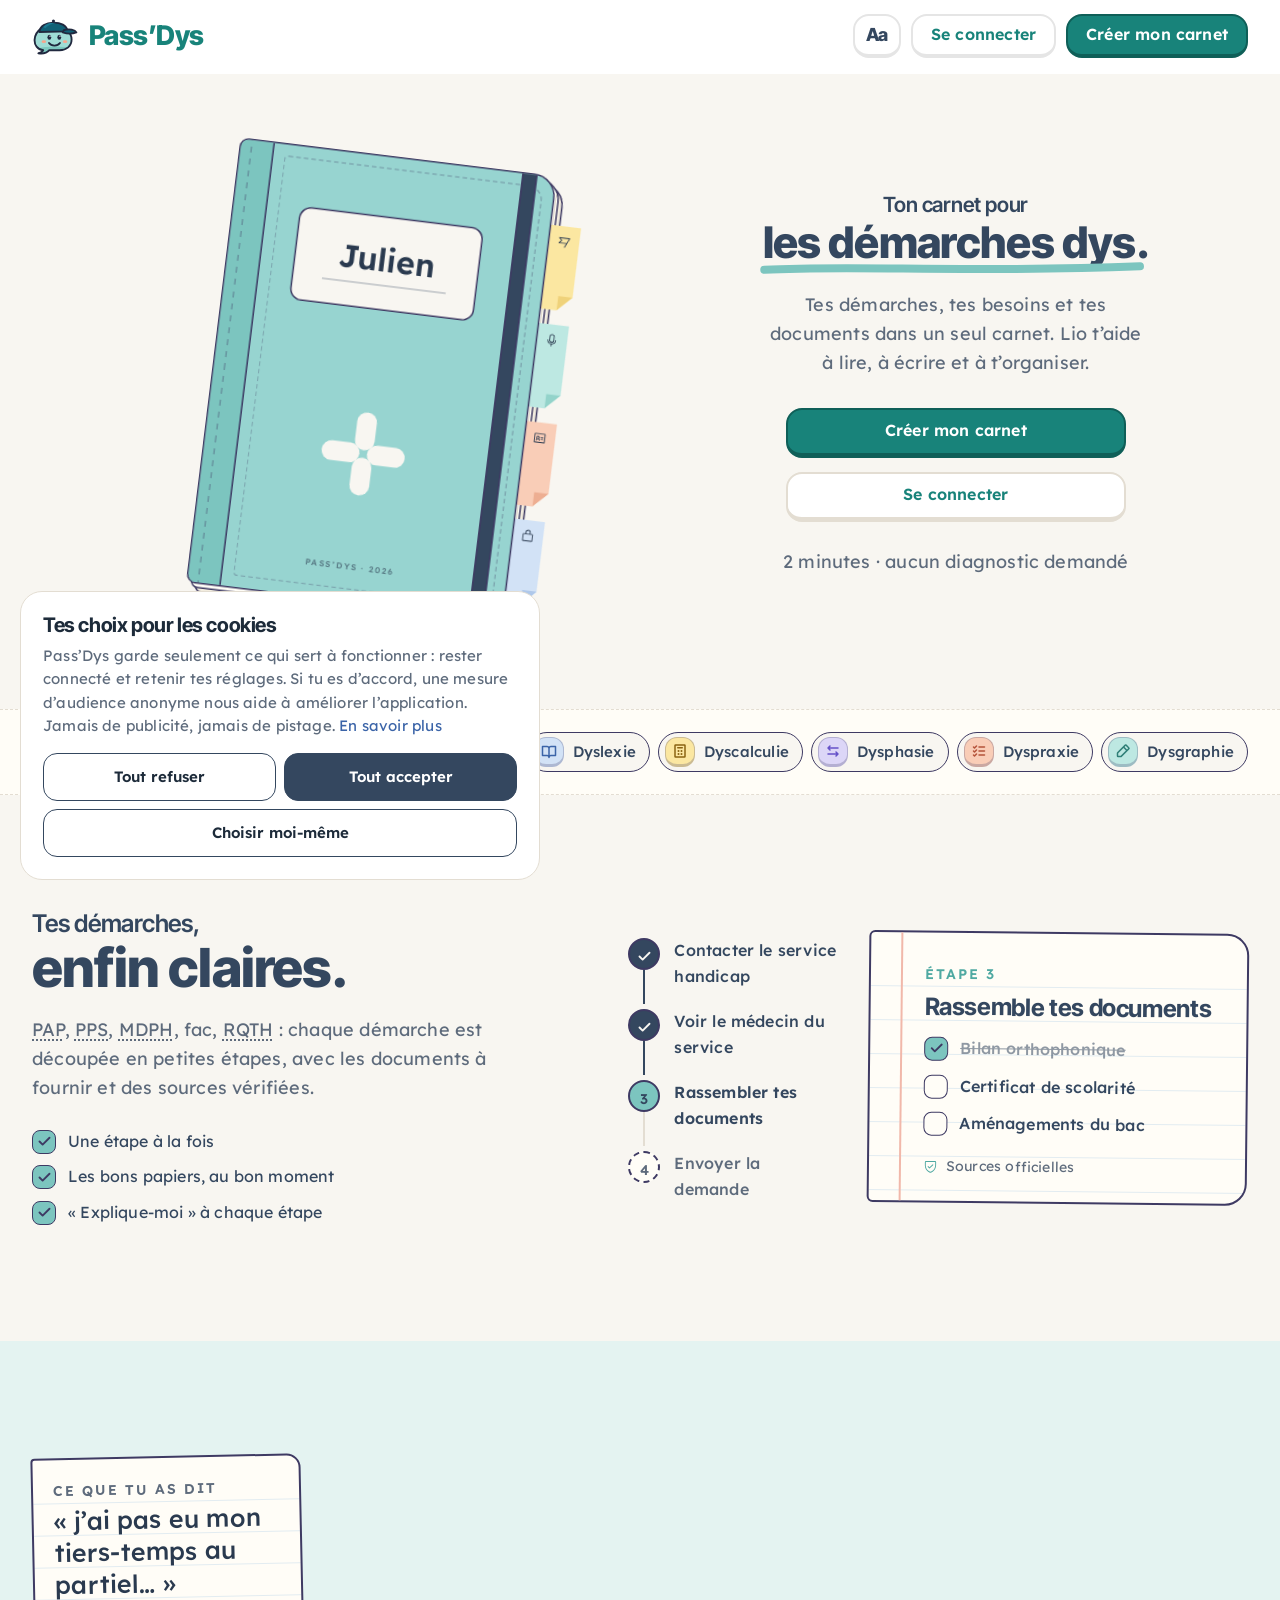
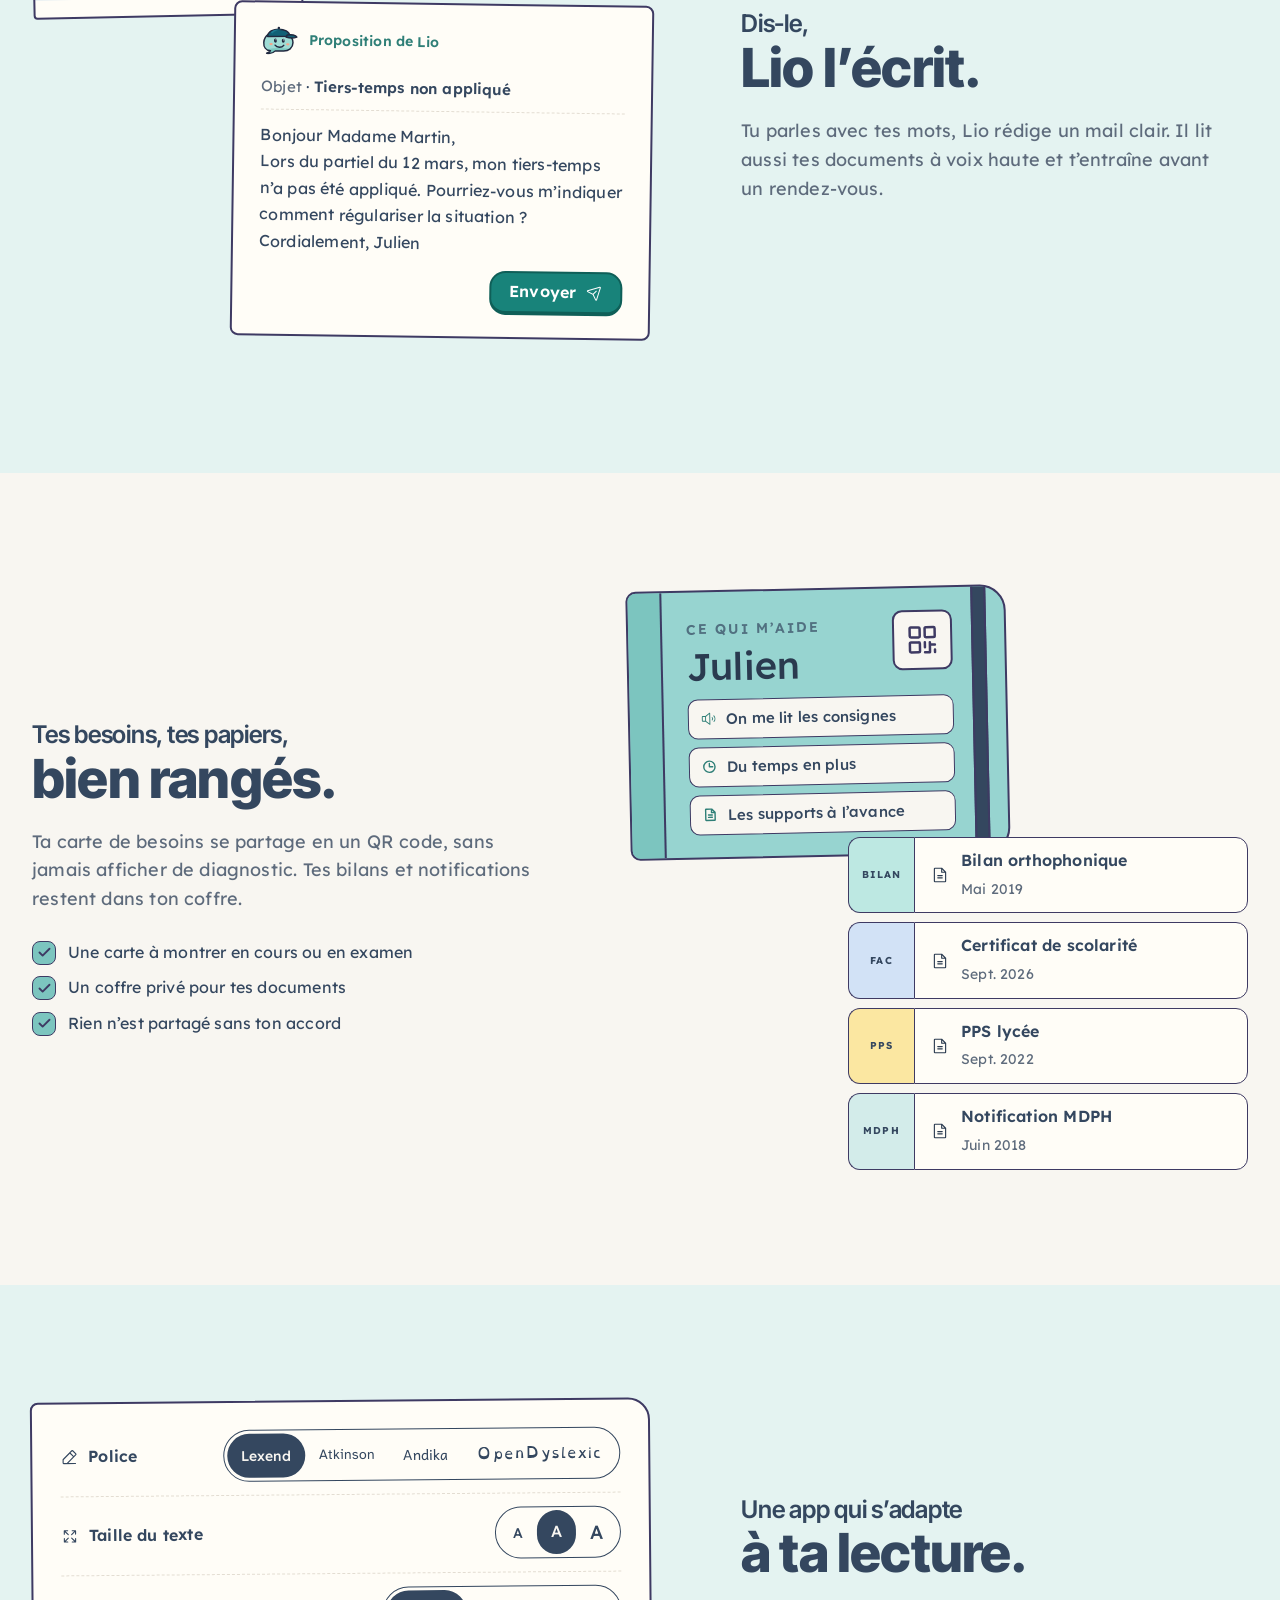
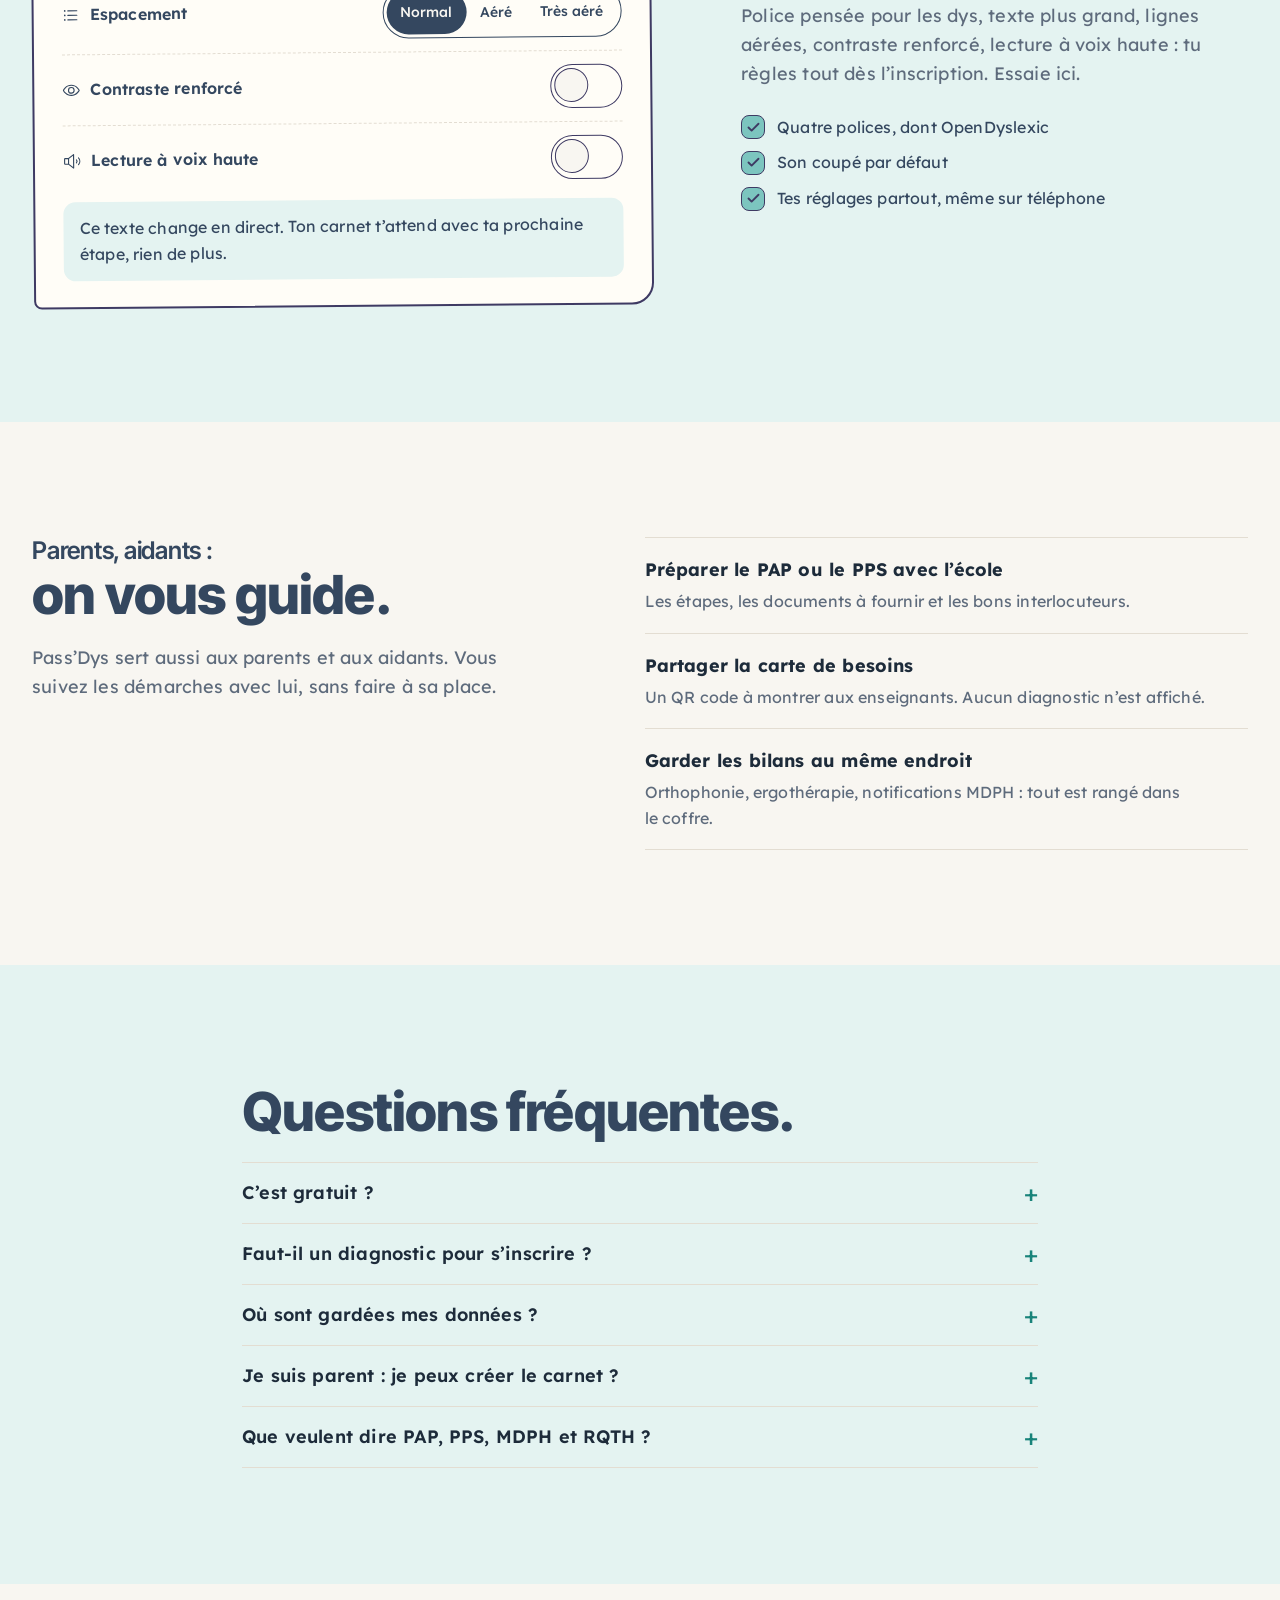
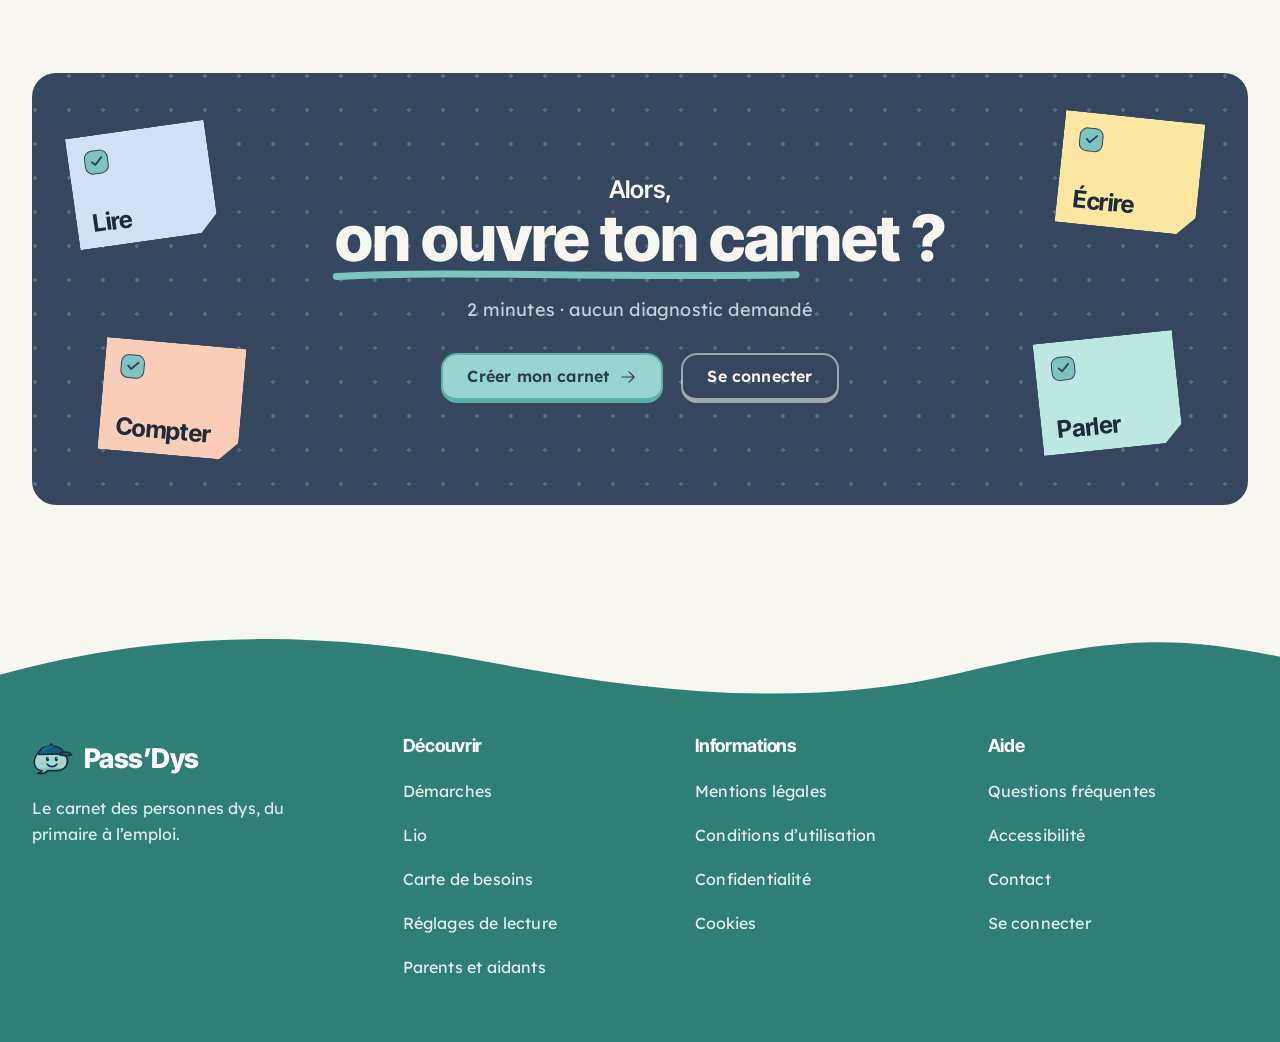
==== commit a20cbef6: "Maquette : questions de l'onboarding réécrites, Lio sans effet machine à écrire, plus de mots orphel" ====
--- a/Maquette/index.html
+++ b/Maquette/index.html
@@ -28,7 +28,7 @@
 a { color: inherit; text-decoration: none; }
 button { font: inherit; color: inherit; cursor: pointer; background: none; border: 0; padding: 0; }
 :focus-visible { outline: 3px solid var(--focus); outline-offset: 3px; border-radius: 8px; }
-h1, h2, h3 { font-family: var(--title); font-weight: 700; letter-spacing: -.03em; line-height: 1.1; margin: 0; color: var(--navy); }
+h1, h2, h3 { font-family: var(--title); font-weight: 700; letter-spacing: -.015em; line-height: 1.1; margin: 0; color: var(--navy); }
 p { margin: 0; }
 ul, ol { margin: 0; padding: 0; list-style: none; }
 .wrap { max-width: var(--wrap); margin-inline: auto; padding-inline: var(--gut); }
@@ -59,8 +59,8 @@
 .hd .btn.out { background: #fff; border-color: var(--c1); color: var(--vert); } .hd .btn.out:hover { background: var(--c2); }
 
 /* titres façon carnet */
-.tt .s { display: block; font-size: clamp(19px, 1.9vw, 25px); font-weight: 600; letter-spacing: -.035em; }
-.tt .b { display: inline-block; font-size: clamp(32px, 4.2vw, 54px); font-weight: 800; letter-spacing: -.05em; line-height: 1; margin-top: 4px; }
+.tt .s { display: block; font-size: clamp(19px, 1.9vw, 25px); font-weight: 600; letter-spacing: -.01em; }
+.tt .b { display: inline-block; font-size: clamp(32px, 4.2vw, 54px); font-weight: 800; letter-spacing: -.015em; line-height: 1; margin-top: 4px; }
 .u { position: relative; white-space: nowrap; }
 .u svg { position: absolute; left: -1%; bottom: -.22em; width: 102%; height: .3em; overflow: visible; }
 .u path { stroke-dasharray: 460; stroke-dashoffset: 460; }
@@ -79,8 +79,8 @@
 .lio-says { position: absolute; left: 0; bottom: 4%; z-index: 6; display: flex; align-items: flex-end; gap: 4px; animation: bob 5s ease-in-out 1; pointer-events: none; }
 .lio-says p { background: var(--paper); border: 2px solid var(--encre); border-bottom-width: 4px; border-radius: 18px 18px 18px 4px; padding: 8px 14px; font-size: 21px; line-height: 1.05; color: var(--navy2); transform: rotate(-3deg); margin-bottom: 46px; white-space: nowrap; }
 .hero-txt { display: flex; flex-direction: column; align-items: center; text-align: center; }
-.hero h1 { display: flex; flex-direction: column; align-items: center; font-size: clamp(34px, 3.7vw, 56px); font-weight: 800; letter-spacing: -.05em; line-height: 1.05; }
-.hero h1 .s { font-size: .48em; font-weight: 600; letter-spacing: -.035em; margin-bottom: 4px; }
+.hero h1 { display: flex; flex-direction: column; align-items: center; font-size: clamp(32px, 3.4vw, 50px); font-weight: 800; letter-spacing: -.015em; line-height: 1.05; }
+.hero h1 .s { font-size: .48em; font-weight: 600; letter-spacing: -.01em; margin-bottom: 4px; }
 .hero-txt p { font-size: 18px; color: var(--sub); margin-top: 26px; max-width: 34ch; }
 .hero-cta { display: flex; flex-wrap: wrap; align-items: center; gap: 10px 18px; margin-top: 24px; }
 .hero-txt .hero-cta { flex-direction: column; flex-wrap: nowrap; gap: 14px; width: 100%; margin-top: 30px; }
@@ -100,7 +100,7 @@
 .pi .fold { position: absolute; right: 0; bottom: 0; width: 20px; height: 20px; clip-path: polygon(0 0, 100% 0, 0 100%); }
 .pi-ic { position: absolute; right: 12px; top: 12px; transition: transform .4s; }
 .pi-in { position: absolute; left: 66px; right: 36px; top: 14px; opacity: 0; transform: translateX(-12px); transition: opacity .3s, transform .45s; }
-.pi-in b { display: block; font-family: var(--title); font-weight: 700; font-size: 23px; letter-spacing: -.03em; line-height: 1.05; }
+.pi-in b { display: block; font-family: var(--title); font-weight: 700; font-size: 23px; letter-spacing: -.015em; line-height: 1.05; }
 .pi-in span { display: block; font-size: 14px; line-height: 1.35; margin-top: 5px; }
 .pi-in em { display: flex; align-items: center; gap: 4px; font-style: normal; font-size: 14px; font-weight: 600; margin-top: 8px; color: #1F5F59; }
 .pi:focus-visible, .nb.open .pi { transform: translateX(var(--open)) rotate(-5deg) scale(1.04); z-index: 3; }
@@ -231,7 +231,7 @@
 .cta-pi { position: absolute; width: 140px; height: 112px; padding: 14px 16px; text-align: left; color: var(--ink); clip-path: polygon(0 0, 100% 0, 100% calc(100% - 18px), calc(100% - 18px) 100%, 0 100%); transition: transform .45s cubic-bezier(.3, 1.5, .45, 1); }
 .cta-pi:hover { transform: rotate(0deg) translateY(-6px) !important; }
 .cta-pi .box { margin-left: auto; }
-.cta-pi b { display: block; font-family: var(--title); font-size: 24px; letter-spacing: -.035em; margin-top: 26px; }
+.cta-pi b { display: block; font-family: var(--title); font-size: 24px; letter-spacing: -.015em; margin-top: 26px; }
 
 .wave { display: block; width: 100%; height: clamp(50px, 7vw, 96px); margin-bottom: -2px; }
 .ft { background: var(--lio); color: #fff; padding-block: 28px 52px; }
@@ -308,7 +308,7 @@
 .dots { display: none; }
 .cta .dots { display: block; }
 .cta-sec { padding-top: clamp(56px, 7vw, 96px) !important; }
-.h2 { font-size: clamp(28px, 3.2vw, 40px); font-weight: 800; letter-spacing: -.035em; line-height: 1.15; max-width: 18ch; }
+.h2 { font-size: clamp(28px, 3.2vw, 40px); font-weight: 800; letter-spacing: -.015em; line-height: 1.15; max-width: 18ch; }
 .cta .h2 { color: var(--bg); max-width: none; }
 
 /* parents et questions fréquentes */
@@ -404,6 +404,10 @@
 html.sp3 body { letter-spacing: .07em; word-spacing: .22em; line-height: 2; }
 html.f-dys { --font: 'OpenDyslexic', sans-serif; --title: 'OpenDyslexic', sans-serif; }
 html.f-atk { --font: 'Atkinson Hyperlegible', sans-serif; }
+/* pas de mot seul en fin de paragraphe */
+.nw { white-space: nowrap; }
+p, li, dd, figcaption, blockquote { text-wrap: pretty; }
+summary, .hero-note, .note { text-wrap: balance; }
 html.hc { --sub: #26313D; --line: #8C8576; --navy: var(--ink); }
 html.hc .hand { font-family: var(--font); }
 html.hc .dots { display: none; }
@@ -474,7 +478,7 @@
       <div class="rv">
         <h2 class="tt"><span class="s">Tes démarches,</span><span class="b">enfin claires.</span></h2>
         <p class="txt"><abbr title="Plan d’accompagnement personnalisé">PAP</abbr>, <abbr title="Projet personnalisé de scolarisation">PPS</abbr>, <abbr title="Maison départementale des personnes handicapées">MDPH</abbr>, fac, <abbr title="Reconnaissance de la qualité de travailleur handicapé">RQTH</abbr> : chaque démarche est découpée en petites étapes, avec les documents à fournir et des sources vérifiées.</p>
-        <ul class="ticks"><li><span class="box on"><svg width="15" height="15" viewBox="0 0 24 24" fill="none" stroke="currentColor" stroke-width="3" stroke-linecap="round" stroke-linejoin="round" aria-hidden="true"><path d="M20 6 9 17l-5-5"/></svg></span>Une étape à la fois</li><li><span class="box on"><svg width="15" height="15" viewBox="0 0 24 24" fill="none" stroke="currentColor" stroke-width="3" stroke-linecap="round" stroke-linejoin="round" aria-hidden="true"><path d="M20 6 9 17l-5-5"/></svg></span>Les bons papiers, au bon moment</li><li><span class="box on"><svg width="15" height="15" viewBox="0 0 24 24" fill="none" stroke="currentColor" stroke-width="3" stroke-linecap="round" stroke-linejoin="round" aria-hidden="true"><path d="M20 6 9 17l-5-5"/></svg></span>« Explique-moi » à chaque étape</li></ul>
+        <ul class="ticks"><li><span class="box on"><svg width="15" height="15" viewBox="0 0 24 24" fill="none" stroke="currentColor" stroke-width="3" stroke-linecap="round" stroke-linejoin="round" aria-hidden="true"><path d="M20 6 9 17l-5-5"/></svg></span>Une étape à la fois</li><li><span class="box on"><svg width="15" height="15" viewBox="0 0 24 24" fill="none" stroke="currentColor" stroke-width="3" stroke-linecap="round" stroke-linejoin="round" aria-hidden="true"><path d="M20 6 9 17l-5-5"/></svg></span>Les bons papiers, au bon moment</li><li><span class="box on"><svg width="15" height="15" viewBox="0 0 24 24" fill="none" stroke="currentColor" stroke-width="3" stroke-linecap="round" stroke-linejoin="round" aria-hidden="true"><path d="M20 6 9 17l-5-5"/></svg></span>« Explique-moi » à chaque étape</li></ul>
       </div>
       <div class="vis dem rv" aria-hidden="true">
         <ol class="path">
@@ -499,14 +503,14 @@
     <div class="feat rev" id="lio">
       <div class="rv">
         <h2 class="tt"><span class="s">Dis-le,</span><span class="b">Lio l’écrit.</span></h2>
-        <p class="txt">Tu parles avec tes mots, Lio rédige un mail clair. Il lit aussi tes documents à voix haute et t’entraîne avant un rendez-vous.</p>
+        <p class="txt">Tu parles avec tes mots, Lio rédige un mail clair. Il lit aussi tes documents à voix haute et t’entraîne avant un <span class="nw">rendez-vous.</span></p>
       </div>
       <div class="vis lio-vis rv" aria-hidden="true">
-        <div class="paper said"><span class="cap" style="color: var(--sub);">Ce que tu as dit</span><p class="hand">« j’ai pas eu mon tiers-temps au partiel… »</p></div>
+        <div class="paper said"><span class="cap" style="color: var(--sub);">Ce que tu as dit</span><p class="hand">« j’ai pas eu mon tiers-temps au partiel… »</p></div>
         <div class="paper mail">
           <div class="mail-h"><svg class="logo" width="37" height="30" viewBox="28 42 272 222" aria-hidden="true"><defs><clipPath id="lb2"><path d="M92 236 C58 232 40 206 42 174 C46 120 92 92 152 92 C214 92 258 128 258 174 C258 212 228 236 188 236 L128 236 C116 250 92 258 64 254 C80 248 90 242 92 236 Z"/></clipPath><clipPath id="lc2"><path d="M70 130 C72 58 230 56 234 126 Z"/></clipPath></defs><path d="M92 236 C58 232 40 206 42 174 C46 120 92 92 152 92 C214 92 258 128 258 174 C258 212 228 236 188 236 L128 236 C116 250 92 258 64 254 C80 248 90 242 92 236 Z" fill="#9fdcd5"/><g clip-path="url(#lb2)"><ellipse cx="160" cy="262" rx="150" ry="48" fill="#7cc7bf"/></g><path d="M92 236 C58 232 40 206 42 174 C46 120 92 92 152 92 C214 92 258 128 258 174 C258 212 228 236 188 236 L128 236 C116 250 92 258 64 254 C80 248 90 242 92 236 Z" fill="none" stroke="#21293f" stroke-width="11" stroke-linejoin="round" stroke-linecap="round"/><g class="lio-cap"><path d="M70 130 C72 58 230 56 234 126 Z" fill="#116176" stroke="#21293f" stroke-width="11" stroke-linejoin="round"/><path d="M92 100 C108 78 146 70 174 76 C146 80 120 90 104 108 Z" fill="#1b7a92" clip-path="url(#lc2)"/><path d="M214 118 C246 110 278 116 286 132 C260 142 230 140 206 132 Z" fill="#116176" stroke="#21293f" stroke-width="11" stroke-linejoin="round"/><circle cx="152" cy="66" r="9" fill="#21293f"/></g><g class="lio-eyes"><ellipse cx="128" cy="160" rx="11" ry="15" fill="#21293f"/><ellipse cx="186" cy="160" rx="11" ry="15" fill="#21293f"/><circle cx="132" cy="154" r="4" fill="#fff"/><circle cx="190" cy="154" r="4" fill="#fff"/></g><ellipse cx="96" cy="186" rx="13" ry="8" fill="#f7a58c"/><ellipse cx="220" cy="186" rx="13" ry="8" fill="#f7a58c"/><path class="lio-mouth" d="M126 194 C140 214 176 214 190 194" fill="none" stroke="#21293f" stroke-width="11" stroke-linecap="round"/></svg>Proposition de Lio</div>
           <div class="mail-o"><span style="color: var(--sub);">Objet</span> · <b style="font-weight: 600;">Tiers-temps non appliqué</b></div>
-          <p class="mail-b">Bonjour Madame Martin,<br>Lors du partiel du 12 mars, mon tiers-temps n’a pas été appliqué. Pourriez-vous m’indiquer comment régulariser la situation ?<br>Cordialement, <span class="nm">Julien</span></p>
+          <p class="mail-b">Bonjour Madame Martin,<br>Lors du partiel du 12 mars, mon tiers-temps n’a pas été appliqué. Pourriez-vous m’indiquer comment régulariser la situation ?<br>Cordialement, <span class="nm">Julien</span></p>
           <div class="acts"><span class="btn pri sm">Envoyer <svg width="16" height="16" viewBox="0 0 256 256" fill="currentColor" aria-hidden="true" style="flex-shrink:0"><path d="M227.32,28.68a16,16,0,0,0-15.66-4.08l-.15,0L19.57,82.84a16,16,0,0,0-2.49,29.8L102,154l41.3,84.87A15.86,15.86,0,0,0,157.74,248q.69,0,1.38-.06a15.88,15.88,0,0,0,14-11.51l58.2-191.94c0-.05,0-.1,0-.15A16,16,0,0,0,227.32,28.68ZM157.83,231.85l-.05.14,0-.07-40.06-82.3,48-48a8,8,0,0,0-11.31-11.31l-48,48L24.08,98.25l-.07,0,.14,0L216,40Z"/></svg></span></div>
         </div>
       </div>
@@ -540,7 +544,7 @@
     <div class="feat rev" id="lecture">
       <div class="rv">
         <h2 class="tt"><span class="s">Une app qui s’adapte</span><span class="b">à ta lecture.</span></h2>
-        <p class="txt">Police pensée pour les dys, texte plus grand, lignes aérées, contraste renforcé, lecture à voix haute : tu règles tout dès l’inscription. Essaie ici.</p>
+        <p class="txt">Police pensée pour les dys, texte plus grand, lignes aérées, contraste renforcé, lecture à voix haute : tu règles tout dès l’inscription. Essaie ici.</p>
         <ul class="ticks"><li><span class="box on"><svg width="15" height="15" viewBox="0 0 24 24" fill="none" stroke="currentColor" stroke-width="3" stroke-linecap="round" stroke-linejoin="round" aria-hidden="true"><path d="M20 6 9 17l-5-5"/></svg></span>Quatre polices, dont OpenDyslexic</li><li><span class="box on"><svg width="15" height="15" viewBox="0 0 24 24" fill="none" stroke="currentColor" stroke-width="3" stroke-linecap="round" stroke-linejoin="round" aria-hidden="true"><path d="M20 6 9 17l-5-5"/></svg></span>Son coupé par défaut</li><li><span class="box on"><svg width="15" height="15" viewBox="0 0 24 24" fill="none" stroke="currentColor" stroke-width="3" stroke-linecap="round" stroke-linejoin="round" aria-hidden="true"><path d="M20 6 9 17l-5-5"/></svg></span>Tes réglages partout, même sur téléphone</li></ul>
       </div>
       <div class="vis rv" style="position: relative;">
@@ -561,13 +565,13 @@
   <div class="wrap">
     <div class="par" id="parents">
       <div class="rv">
-        <h2 class="tt" id="parentsT"><span class="s">Parents, aidants :</span><span class="b">on vous guide.</span></h2>
+        <h2 class="tt" id="parentsT"><span class="s">Parents, aidants :</span><span class="b">on vous guide.</span></h2>
         <p class="txt">Pass’Dys sert aussi aux parents et aux aidants. Vous suivez les démarches avec lui, sans faire à sa place.</p>
       </div>
       <ul class="par-l">
         <li><b>Préparer le PAP ou le PPS avec l’école</b><span>Les étapes, les documents à fournir et les bons interlocuteurs.</span></li>
         <li><b>Partager la carte de besoins</b><span>Un QR code à montrer aux enseignants. Aucun diagnostic n’est affiché.</span></li>
-        <li><b>Garder les bilans au même endroit</b><span>Orthophonie, ergothérapie, notifications MDPH : tout est rangé dans le coffre.</span></li>
+        <li><b>Garder les bilans au même endroit</b><span>Orthophonie, ergothérapie, notifications MDPH : tout est rangé dans le coffre.</span></li>
       </ul>
     </div>
   </div>
@@ -577,11 +581,11 @@
   <div class="wrap faq rv" id="faq">
     <h2 class="tt" id="faqT"><span class="b">Questions fréquentes.</span></h2>
     <div class="faq-l">
-      <details><summary>C’est gratuit ?</summary><p>Oui. Pass’Dys est entièrement gratuit : pas d’abonnement, pas de paiement.</p></details>
-      <details><summary>Faut-il un diagnostic pour s’inscrire ?</summary><p>Non. Aucun diagnostic n’est demandé, ni à l’inscription ni ensuite.</p></details>
-      <details><summary>Où sont gardées mes données ?</summary><p>Elles seront confiées à un hébergeur certifié pour les données de santé (HDS). Tes documents sont chiffrés et rien n’est partagé sans ton accord.</p></details>
-      <details><summary>Je suis parent : je peux créer le carnet ?</summary><p>Oui. Vous pouvez créer le carnet avec votre enfant et le remplir ensemble.</p></details>
-      <details><summary>Que veulent dire PAP, PPS, MDPH et RQTH ?</summary><dl>
+      <details><summary>C’est gratuit ?</summary><p>Oui. Pass’Dys est entièrement gratuit : pas d’abonnement, pas de paiement.</p></details>
+      <details><summary>Faut-il un diagnostic pour s’inscrire ?</summary><p>Non. Aucun diagnostic n’est demandé, ni à l’inscription ni ensuite.</p></details>
+      <details><summary>Où sont gardées mes données ?</summary><p>Elles seront confiées à un hébergeur certifié pour les données de santé (HDS). Tes documents sont chiffrés et rien n’est partagé sans ton accord.</p></details>
+      <details><summary>Je suis parent : je peux créer le carnet ?</summary><p>Oui. Vous pouvez créer le carnet avec votre enfant et le remplir ensemble.</p></details>
+      <details><summary>Que veulent dire PAP, PPS, MDPH et RQTH ?</summary><dl>
         <dt>PAP</dt><dd>Plan d’accompagnement personnalisé. Des aménagements à l’école, sans passer par la MDPH.</dd>
         <dt>PPS</dt><dd>Projet personnalisé de scolarisation. Décidé par la MDPH, il peut prévoir un AESH ou du matériel.</dd>
         <dt>MDPH</dt><dd>Maison départementale des personnes handicapées. Elle étudie les demandes d’aides et de droits.</dd>
@@ -596,7 +600,7 @@
     <div class="cta rv">
       <span class="dots"></span>
       <span class="cta-pi" style="background: var(--pale); left: 40px; top: 56px; transform: rotate(-8deg);" aria-hidden="true"><span class="box on"><svg width="15" height="15" viewBox="0 0 24 24" fill="none" stroke="currentColor" stroke-width="3" stroke-linecap="round" stroke-linejoin="round" aria-hidden="true"><path d="M20 6 9 17l-5-5"/></svg></span><b>Lire</b></span><span class="cta-pi" style="background: var(--postit); right: 48px; top: 44px; transform: rotate(6deg);" aria-hidden="true"><span class="box on"><svg width="15" height="15" viewBox="0 0 24 24" fill="none" stroke="currentColor" stroke-width="3" stroke-linecap="round" stroke-linejoin="round" aria-hidden="true"><path d="M20 6 9 17l-5-5"/></svg></span><b>Écrire</b></span><span class="cta-pi" style="background: var(--corail); left: 70px; bottom: 50px; transform: rotate(5deg);" aria-hidden="true"><span class="box on"><svg width="15" height="15" viewBox="0 0 24 24" fill="none" stroke="currentColor" stroke-width="3" stroke-linecap="round" stroke-linejoin="round" aria-hidden="true"><path d="M20 6 9 17l-5-5"/></svg></span><b>Compter</b></span><span class="cta-pi" style="background: var(--menthe); right: 70px; bottom: 56px; transform: rotate(-6deg);" aria-hidden="true"><span class="box on"><svg width="15" height="15" viewBox="0 0 24 24" fill="none" stroke="currentColor" stroke-width="3" stroke-linecap="round" stroke-linejoin="round" aria-hidden="true"><path d="M20 6 9 17l-5-5"/></svg></span><b>Parler</b></span>
-      <h2 class="tt" id="ctaT"><span class="s">Alors,</span><span class="b"><span class="u">on ouvre ton carnet ?<svg viewBox="0 0 440 30" preserveAspectRatio="none" aria-hidden="true"><path d="M6 18 C 110 6, 230 26, 434 10" stroke="currentColor" stroke-width="7" fill="none" stroke-linecap="round" vector-effect="non-scaling-stroke"/></svg></span></span></h2>
+      <h2 class="tt" id="ctaT"><span class="s">Alors,</span><span class="b"><span class="u">on ouvre ton carnet ?<svg viewBox="0 0 440 30" preserveAspectRatio="none" aria-hidden="true"><path d="M6 18 C 110 6, 230 26, 434 10" stroke="currentColor" stroke-width="7" fill="none" stroke-linecap="round" vector-effect="non-scaling-stroke"/></svg></span></span></h2>
       <p>2 minutes · aucun diagnostic demandé</p>
       <div class="hero-cta"><a class="btn pri" href="inscription.html#compte">Créer mon carnet <svg width="18" height="18" viewBox="0 0 256 256" fill="currentColor" aria-hidden="true" style="flex-shrink:0"><path d="M221.66,133.66l-72,72a8,8,0,0,1-11.32-11.32L196.69,136H40a8,8,0,0,1,0-16H196.69L138.34,61.66a8,8,0,0,1,11.32-11.32l72,72A8,8,0,0,1,221.66,133.66Z"/></svg></a><a class="btn out" href="inscription.html#connexion">Se connecter</a></div>
     </div>
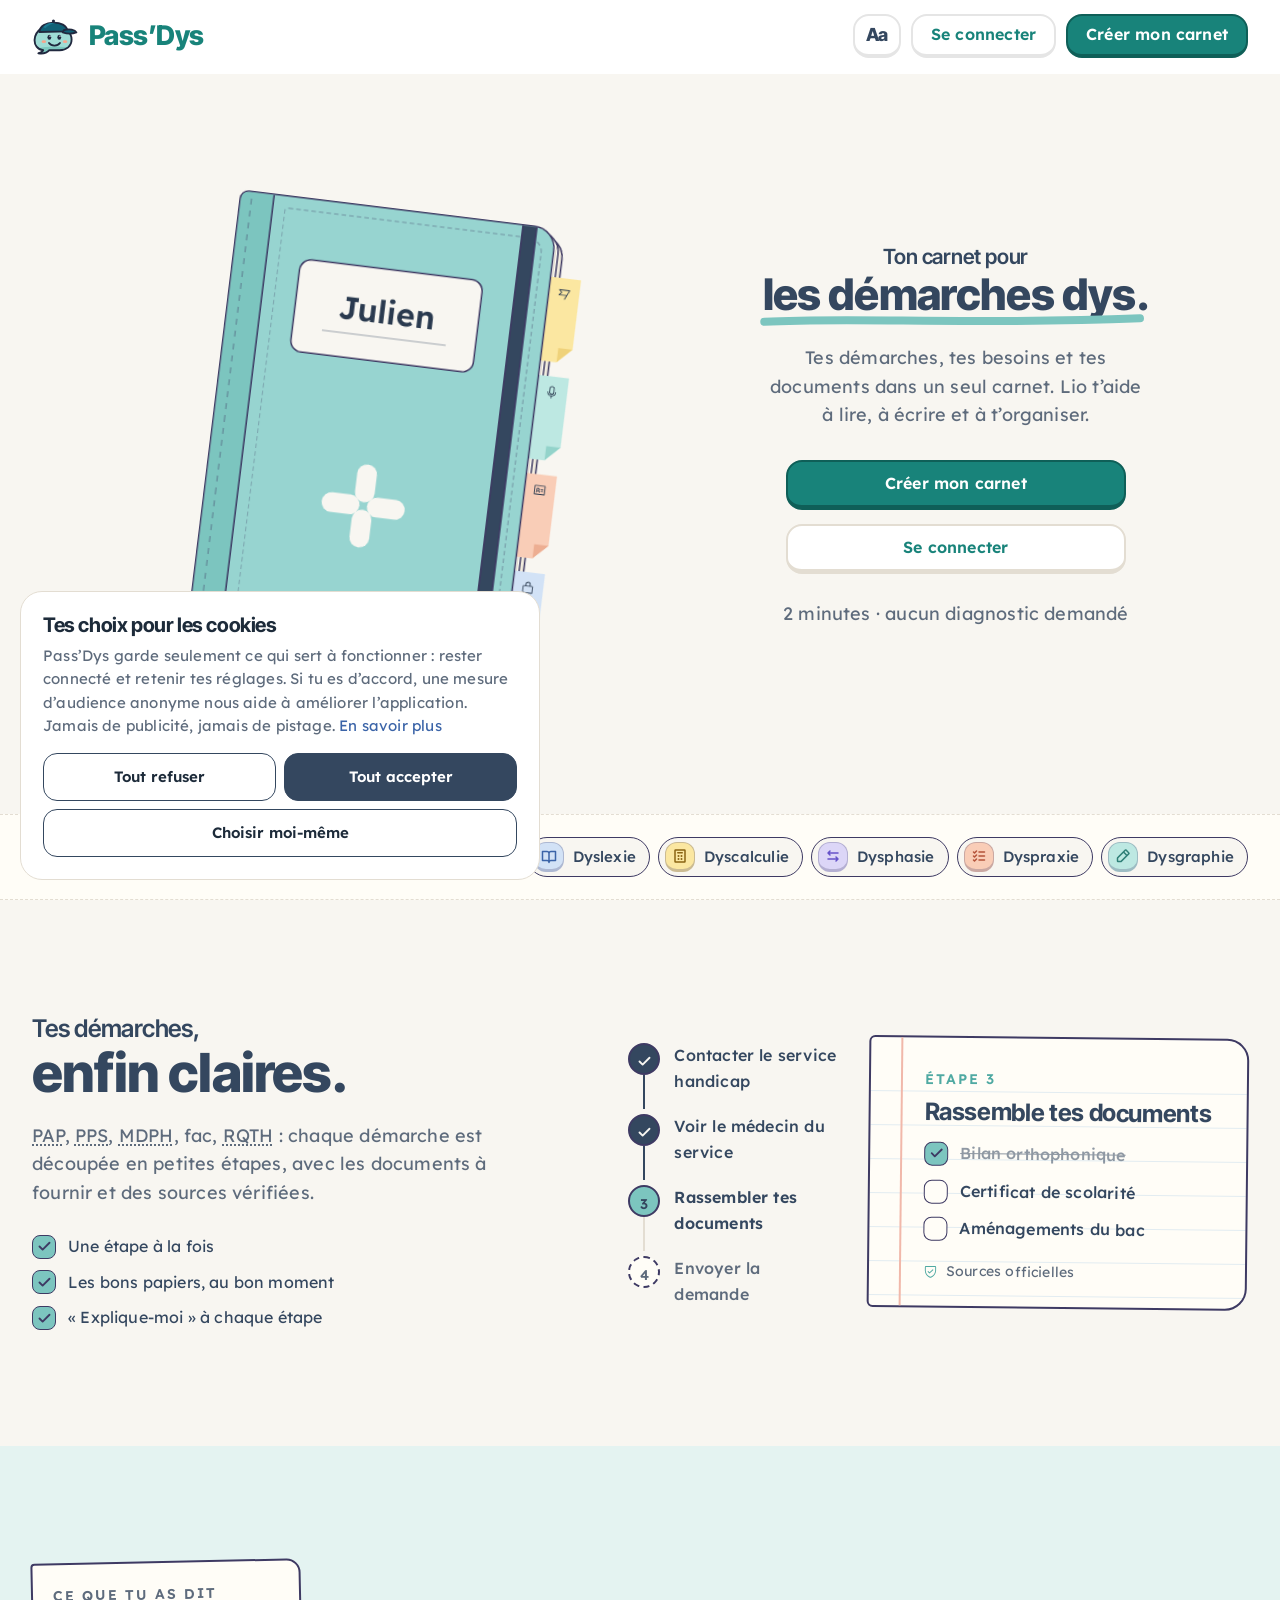
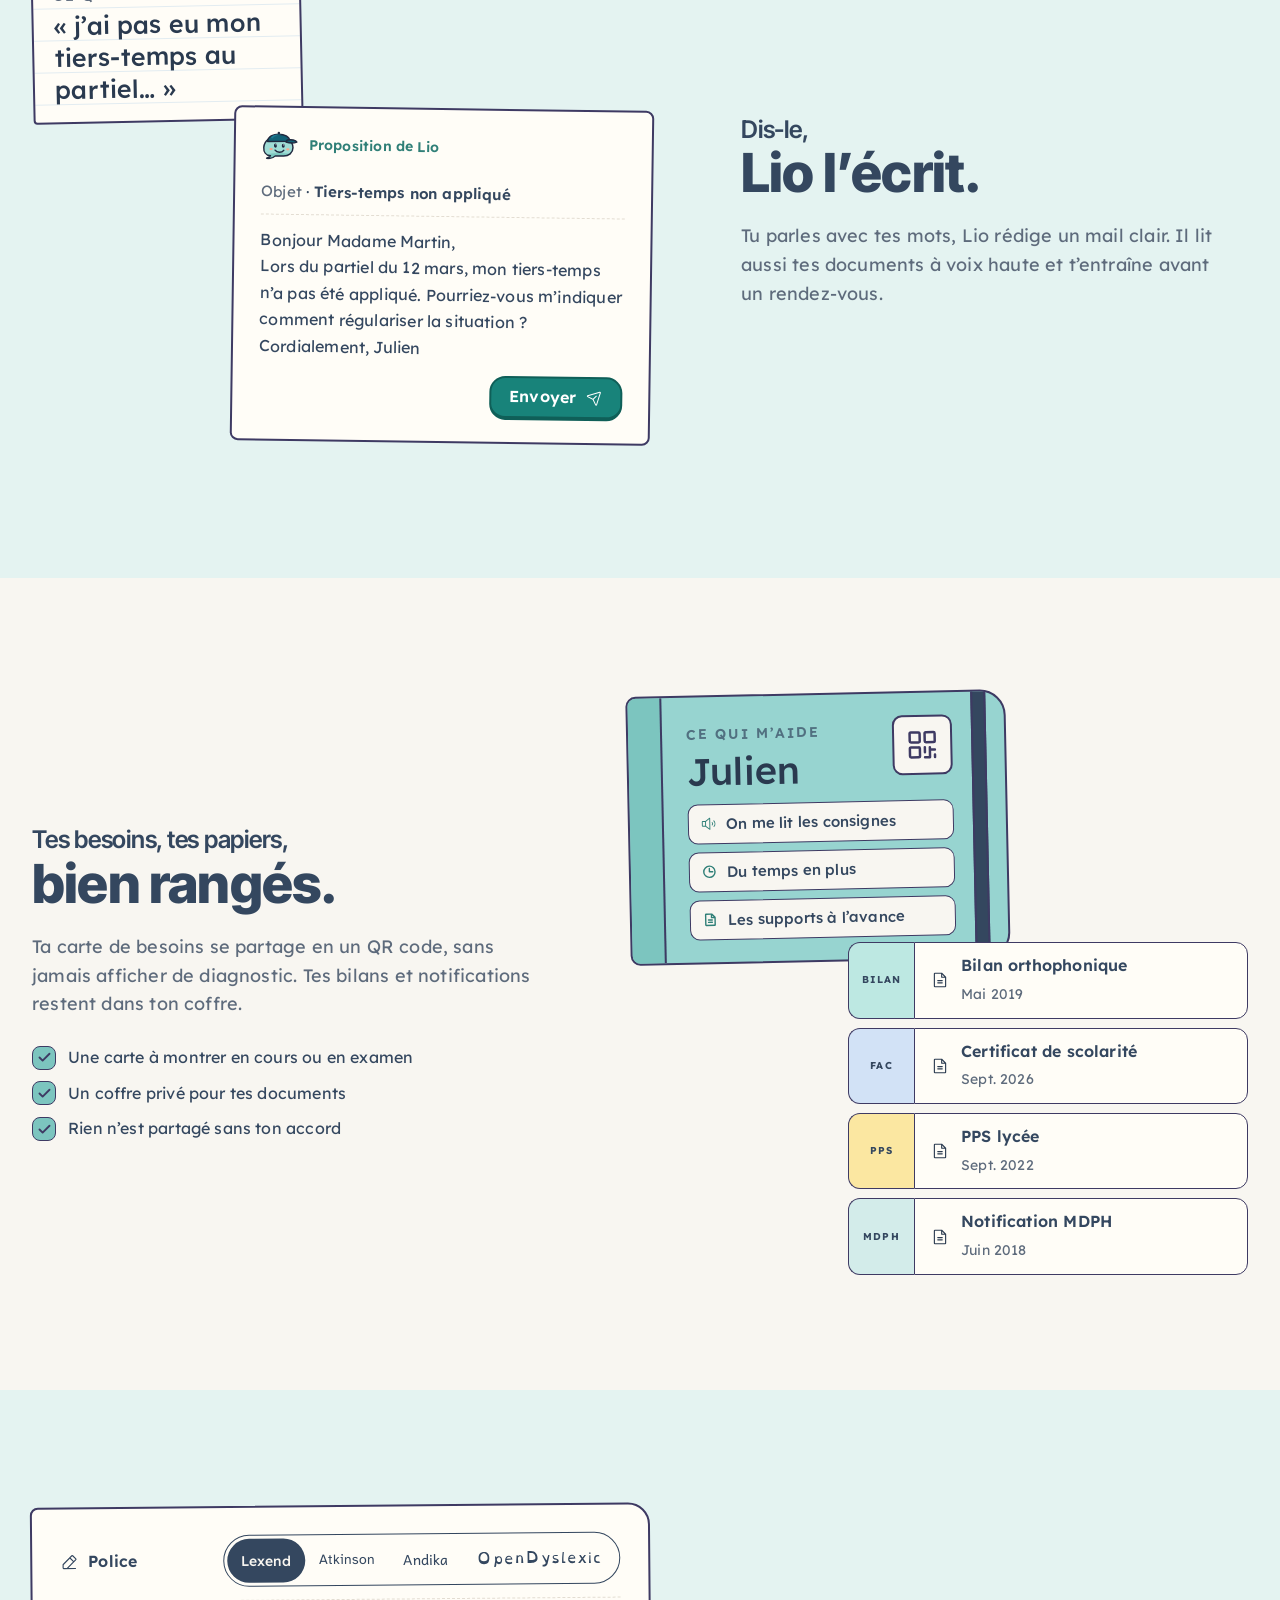
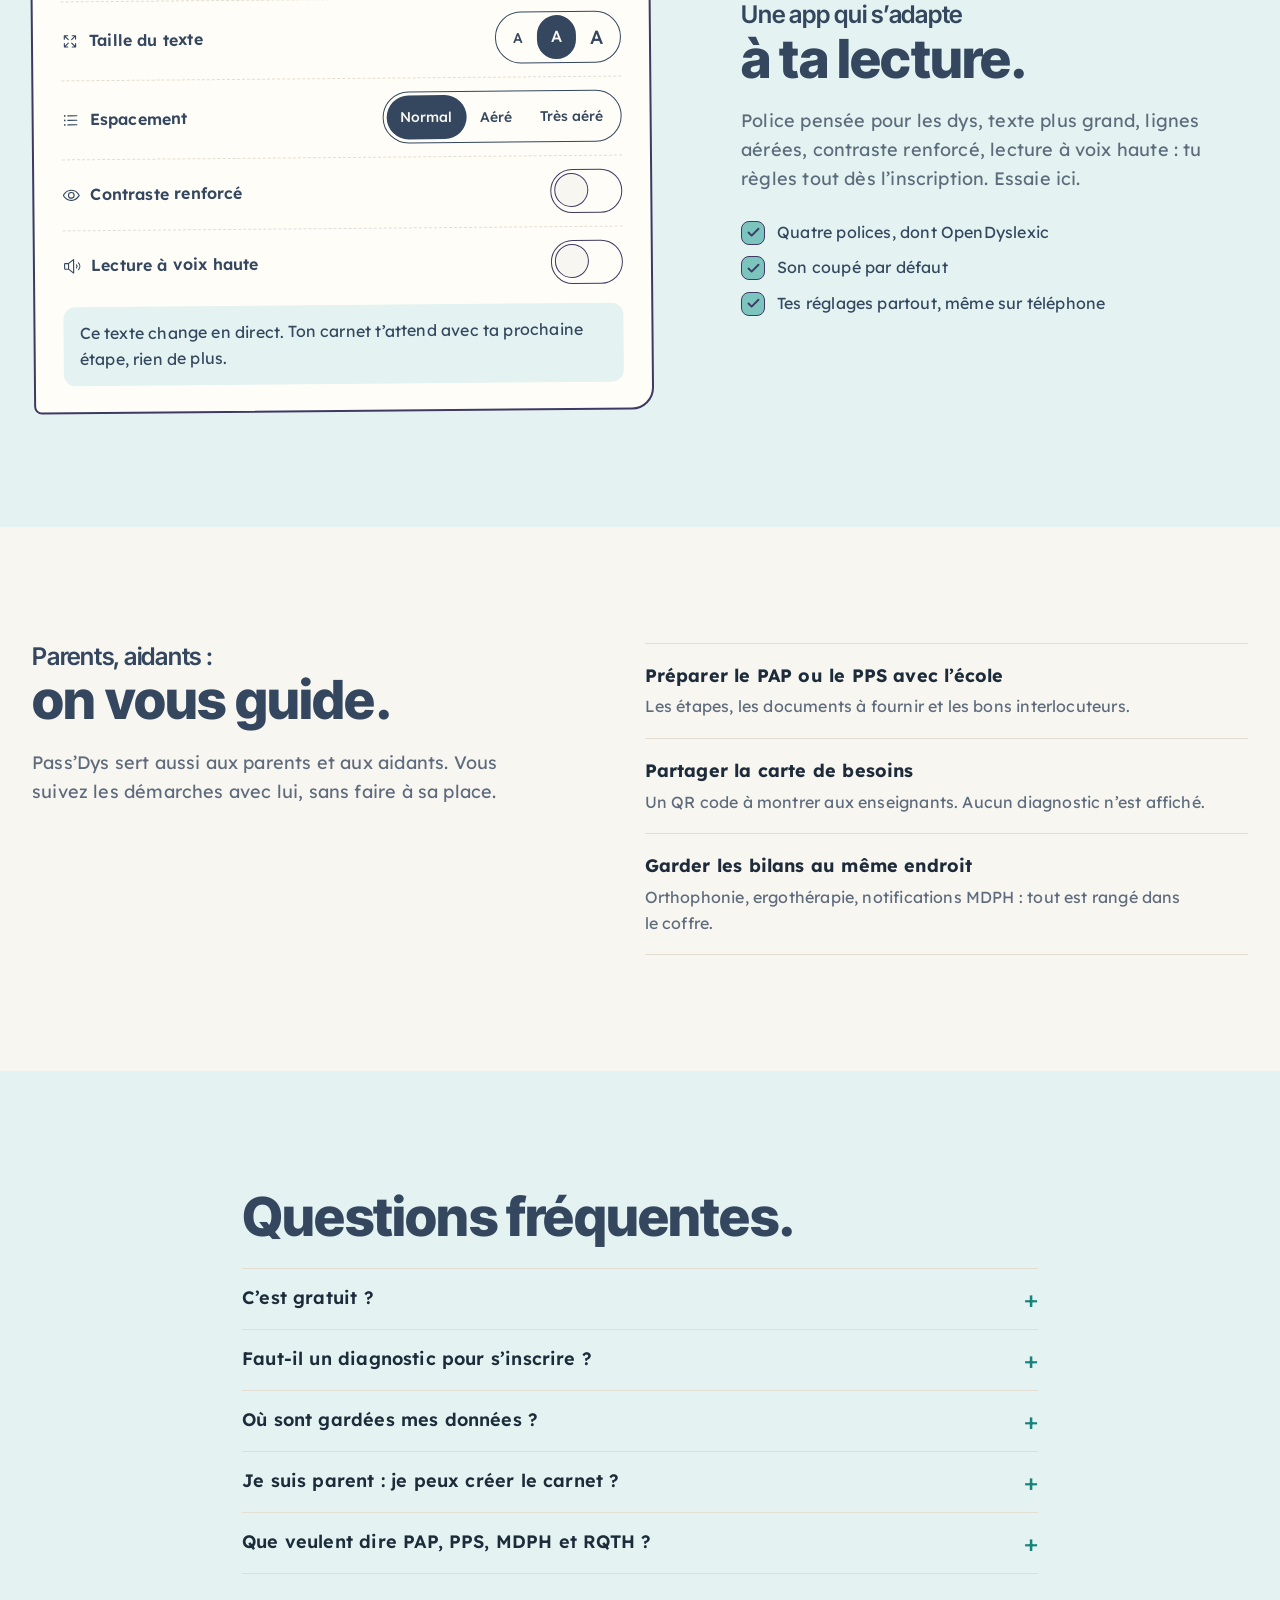
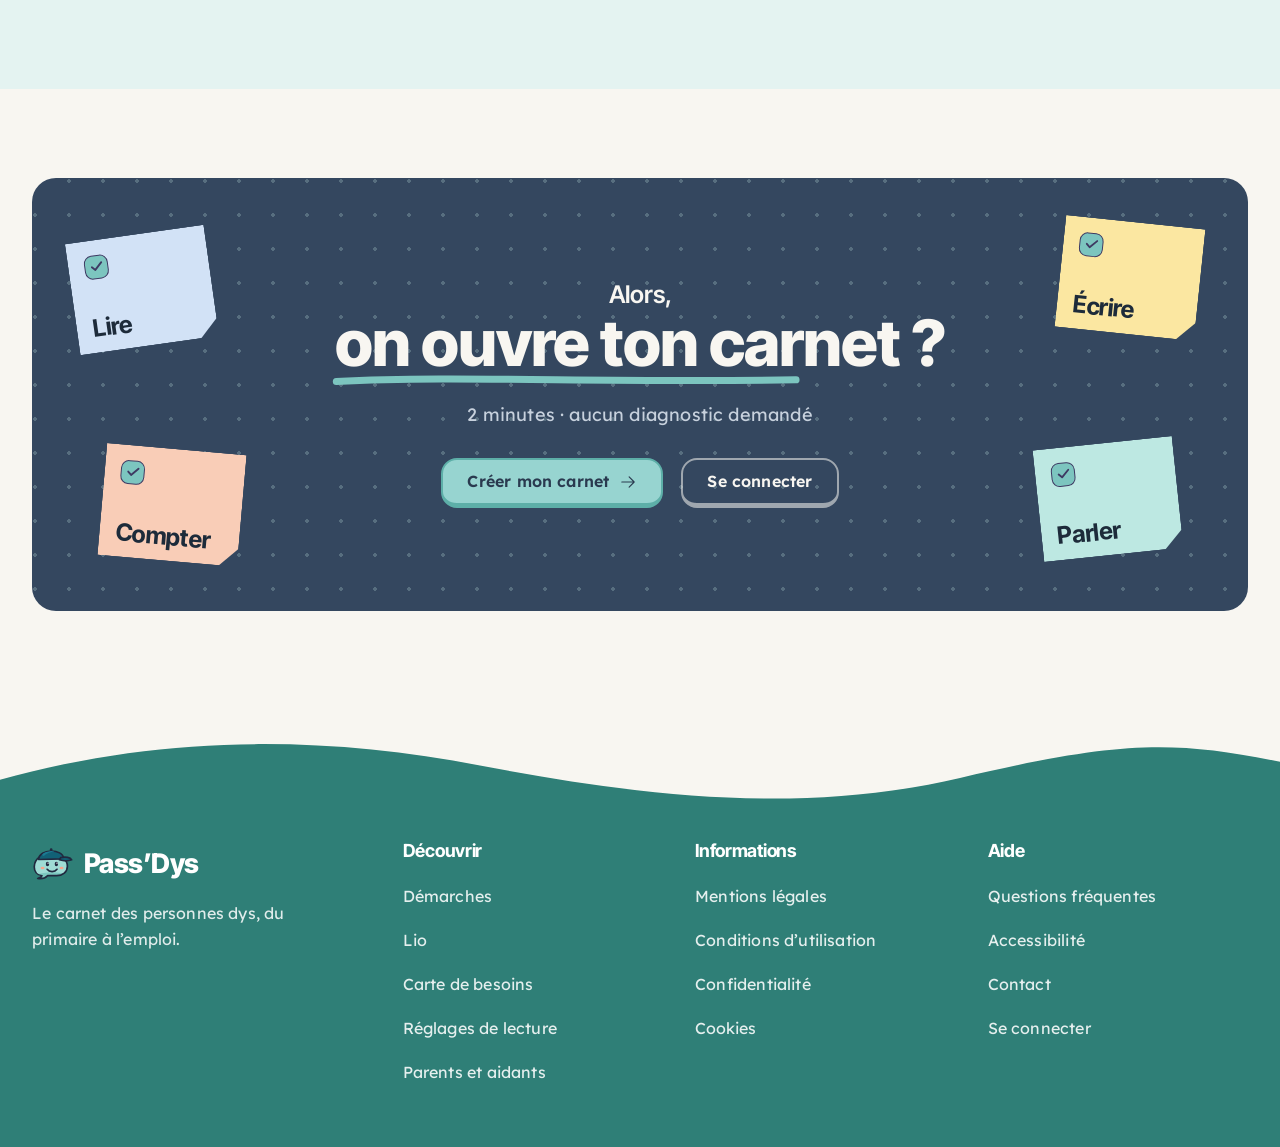
==== commit b28c8b7c: "Maquette : inscription et connexion sans titre ni onglets, carnet centré ; vitrine avec le bandeau e" ====
--- a/Maquette/index.html
+++ b/Maquette/index.html
@@ -404,6 +404,10 @@
 html.sp3 body { letter-spacing: .07em; word-spacing: .22em; line-height: 2; }
 html.f-dys { --font: 'OpenDyslexic', sans-serif; --title: 'OpenDyslexic', sans-serif; }
 html.f-atk { --font: 'Atkinson Hyperlegible', sans-serif; }
+/* premier écran : le bandeau « Pensé avec et pour » touche le bas de la fenêtre */
+.first { display: flex; flex-direction: column; min-height: calc(100svh - var(--hdr-h, 74px)); }
+.first > .hero { flex: 1; display: flex; flex-direction: column; justify-content: center; }
+.first > .hero > .wrap { width: 100%; }
 /* pas de mot seul en fin de paragraphe */
 .nw { white-space: nowrap; }
 p, li, dd, figcaption, blockquote { text-wrap: pretty; }
@@ -442,6 +446,7 @@
 </header>
 
 <main id="contenu">
+<div class="first">
 <section class="hero" aria-labelledby="heroT">
   <div class="wrap hero-in">
     <div class="hero-txt">
@@ -471,6 +476,7 @@
 <section class="strip" aria-label="Pensé pour">
   <div class="wrap strip-in"><p class="hand">Pensé avec et pour les personnes concernées par</p><ul><li><span style="background: var(--pale); color: var(--focus);"><svg width="16" height="16" viewBox="0 0 256 256" fill="currentColor" aria-hidden="true" style="flex-shrink:0"><path d="M232,44H160a43.86,43.86,0,0,0-32,13.85A43.86,43.86,0,0,0,96,44H24A12,12,0,0,0,12,56V200a12,12,0,0,0,12,12H96a20,20,0,0,1,20,20,12,12,0,0,0,24,0,20,20,0,0,1,20-20h72a12,12,0,0,0,12-12V56A12,12,0,0,0,232,44ZM96,188H36V68H96a20,20,0,0,1,20,20V192.81A43.79,43.79,0,0,0,96,188Zm124,0H160a43.71,43.71,0,0,0-20,4.83V88a20,20,0,0,1,20-20h60Z"/></svg></span>Dyslexie</li><li><span style="background: var(--postit); color: var(--d2);"><svg width="16" height="16" viewBox="0 0 256 256" fill="currentColor" aria-hidden="true" style="flex-shrink:0"><path d="M200,20H56A20,20,0,0,0,36,40V216a20,20,0,0,0,20,20H200a20,20,0,0,0,20-20V40A20,20,0,0,0,200,20Zm-4,192H60V44H196ZM80,76A12,12,0,0,1,92,64h72a12,12,0,0,1,0,24H92A12,12,0,0,1,80,76Zm40,52a16,16,0,1,1-16-16A16,16,0,0,1,120,128Zm48,0a16,16,0,1,1-16-16A16,16,0,0,1,168,128Zm-48,48a16,16,0,1,1-16-16A16,16,0,0,1,120,176Zm48,0a16,16,0,1,1-16-16A16,16,0,0,1,168,176Z"/></svg></span>Dyscalculie</li><li><span style="background: var(--d5); color: var(--d1);"><svg width="16" height="16" viewBox="0 0 256 256" fill="currentColor" aria-hidden="true" style="flex-shrink:0"><path d="M216.49,184.49l-32,32a12,12,0,0,1-17-17L179,188H48a12,12,0,0,1,0-24H179l-11.52-11.51a12,12,0,0,1,17-17l32,32A12,12,0,0,1,216.49,184.49Zm-145-64a12,12,0,0,0,17-17L77,92H208a12,12,0,0,0,0-24H77L88.49,56.49a12,12,0,0,0-17-17l-32,32a12,12,0,0,0,0,17Z"/></svg></span>Dysphasie</li><li><span style="background: var(--corail); color: var(--d3);"><svg width="16" height="16" viewBox="0 0 256 256" fill="currentColor" aria-hidden="true" style="flex-shrink:0"><path d="M228,128a12,12,0,0,1-12,12H128a12,12,0,0,1,0-24h88A12,12,0,0,1,228,128ZM128,76h88a12,12,0,0,0,0-24H128a12,12,0,0,0,0,24Zm88,104H128a12,12,0,0,0,0,24h88a12,12,0,0,0,0-24ZM79.51,39.51,56,63l-7.51-7.52a12,12,0,0,0-17,17l16,16a12,12,0,0,0,17,0l32-32a12,12,0,0,0-17-17Zm0,64L56,127l-7.51-7.52a12,12,0,1,0-17,17l16,16a12,12,0,0,0,17,0l32-32a12,12,0,0,0-17-17Zm0,64L56,191l-7.51-7.52a12,12,0,1,0-17,17l16,16a12,12,0,0,0,17,0l32-32a12,12,0,0,0-17-17Z"/></svg></span>Dyspraxie</li><li><span style="background: var(--menthe); color: var(--lio);"><svg width="16" height="16" viewBox="0 0 256 256" fill="currentColor" aria-hidden="true" style="flex-shrink:0"><path d="M230.14,70.54,185.46,25.85a20,20,0,0,0-28.29,0L33.86,149.17A19.85,19.85,0,0,0,28,163.31V208a20,20,0,0,0,20,20H92.69a19.86,19.86,0,0,0,14.14-5.86L230.14,98.82a20,20,0,0,0,0-28.28ZM91,204H52V165l84-84,39,39ZM192,103,153,64l18.34-18.34,39,39Z"/></svg></span>Dysgraphie</li></ul></div>
 </section>
+</div>
 
 <section class="block" id="fonctionnalites" aria-label="Fonctionnalités">
   <div class="wrap">
@@ -704,6 +710,7 @@
   document.addEventListener('keydown', (e) => { if (e.key === 'Escape' && !aaP.hidden) aaOpen(false); });
   document.addEventListener('click', (e) => { if (!aaP.hidden && !aaP.contains(e.target) && !aaBtn.contains(e.target)) { aaP.hidden = true; aaBtn.setAttribute('aria-expanded', 'false'); } });
 
+  { const hd = document.querySelector('header'); const setH = () => document.documentElement.style.setProperty('--hdr-h', hd.offsetHeight + 'px'); setH(); if (window.ResizeObserver) new ResizeObserver(setH).observe(hd); }
   window.toast = (msg) => { const t = $('#toast'); t.textContent = msg; t.classList.add('on'); clearTimeout(window.toast.t); window.toast.t = setTimeout(() => t.classList.remove('on'), 2600); };
 })();
 </script>
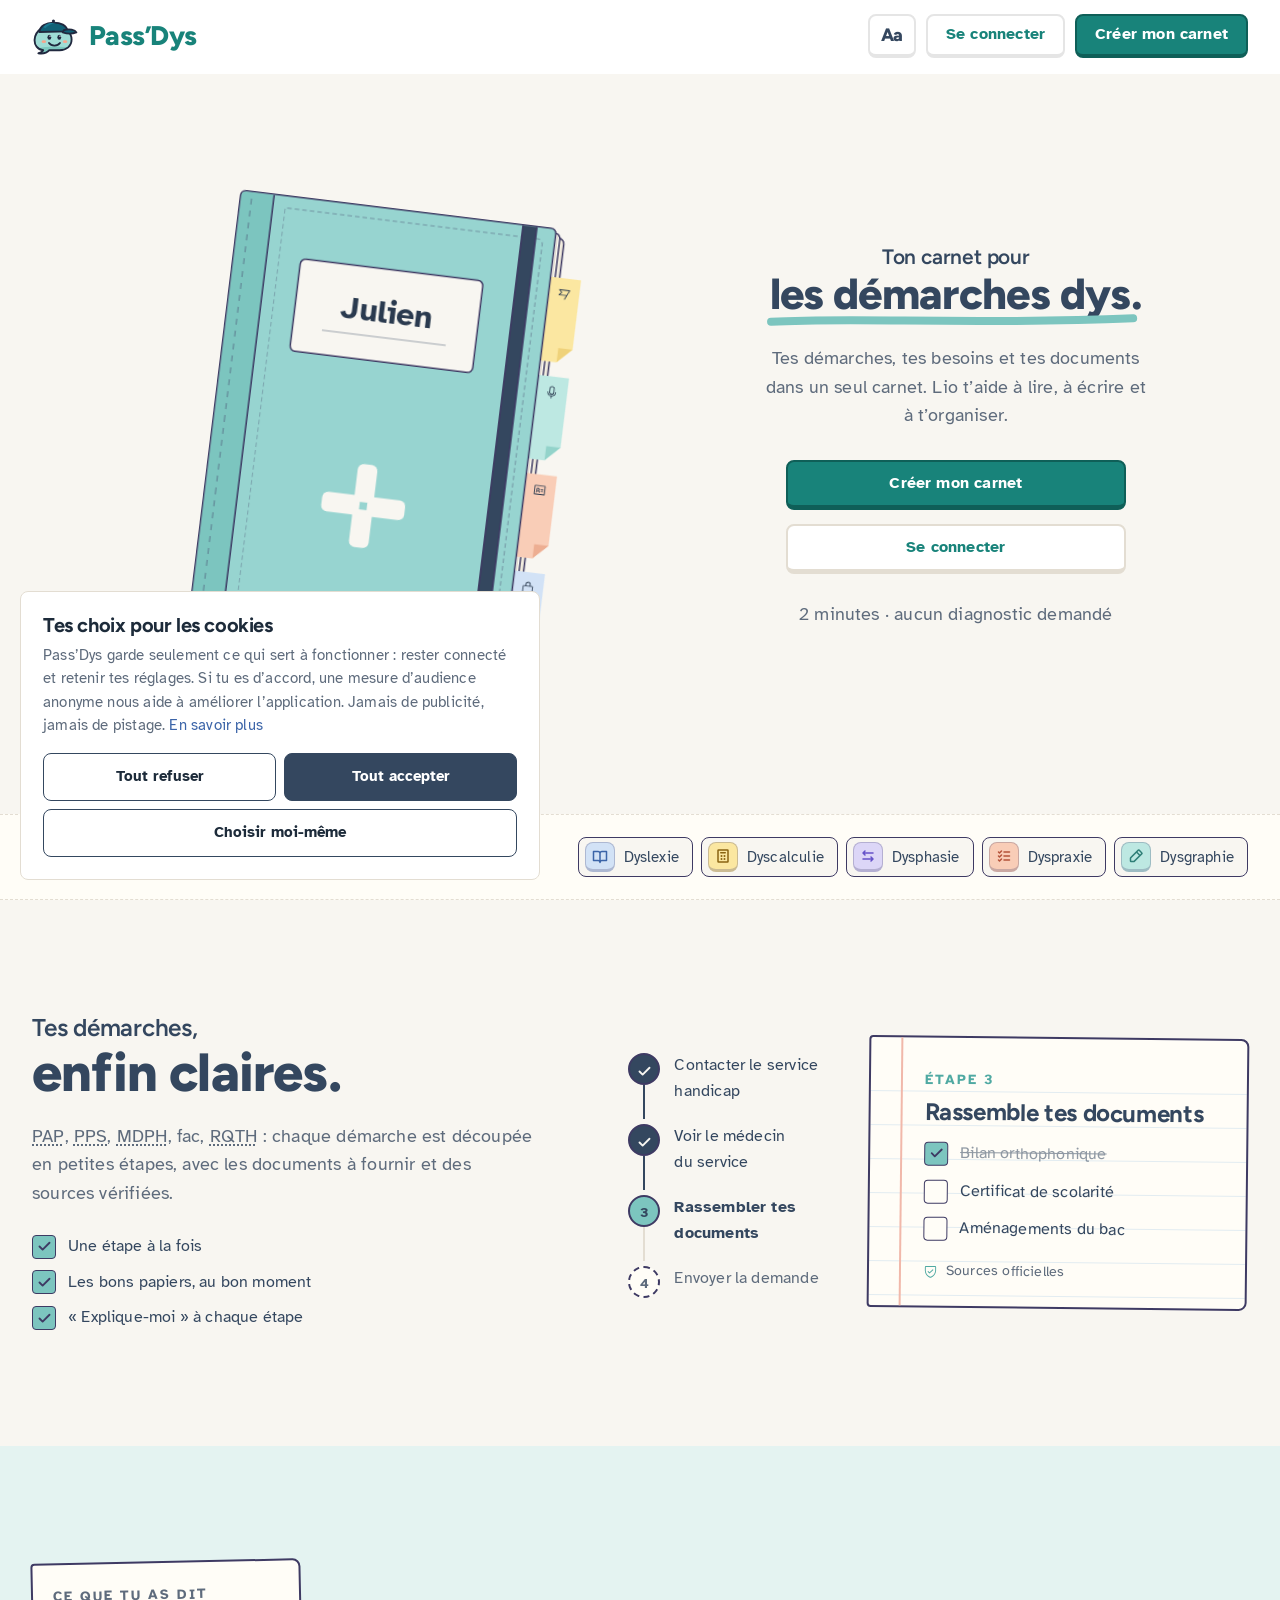
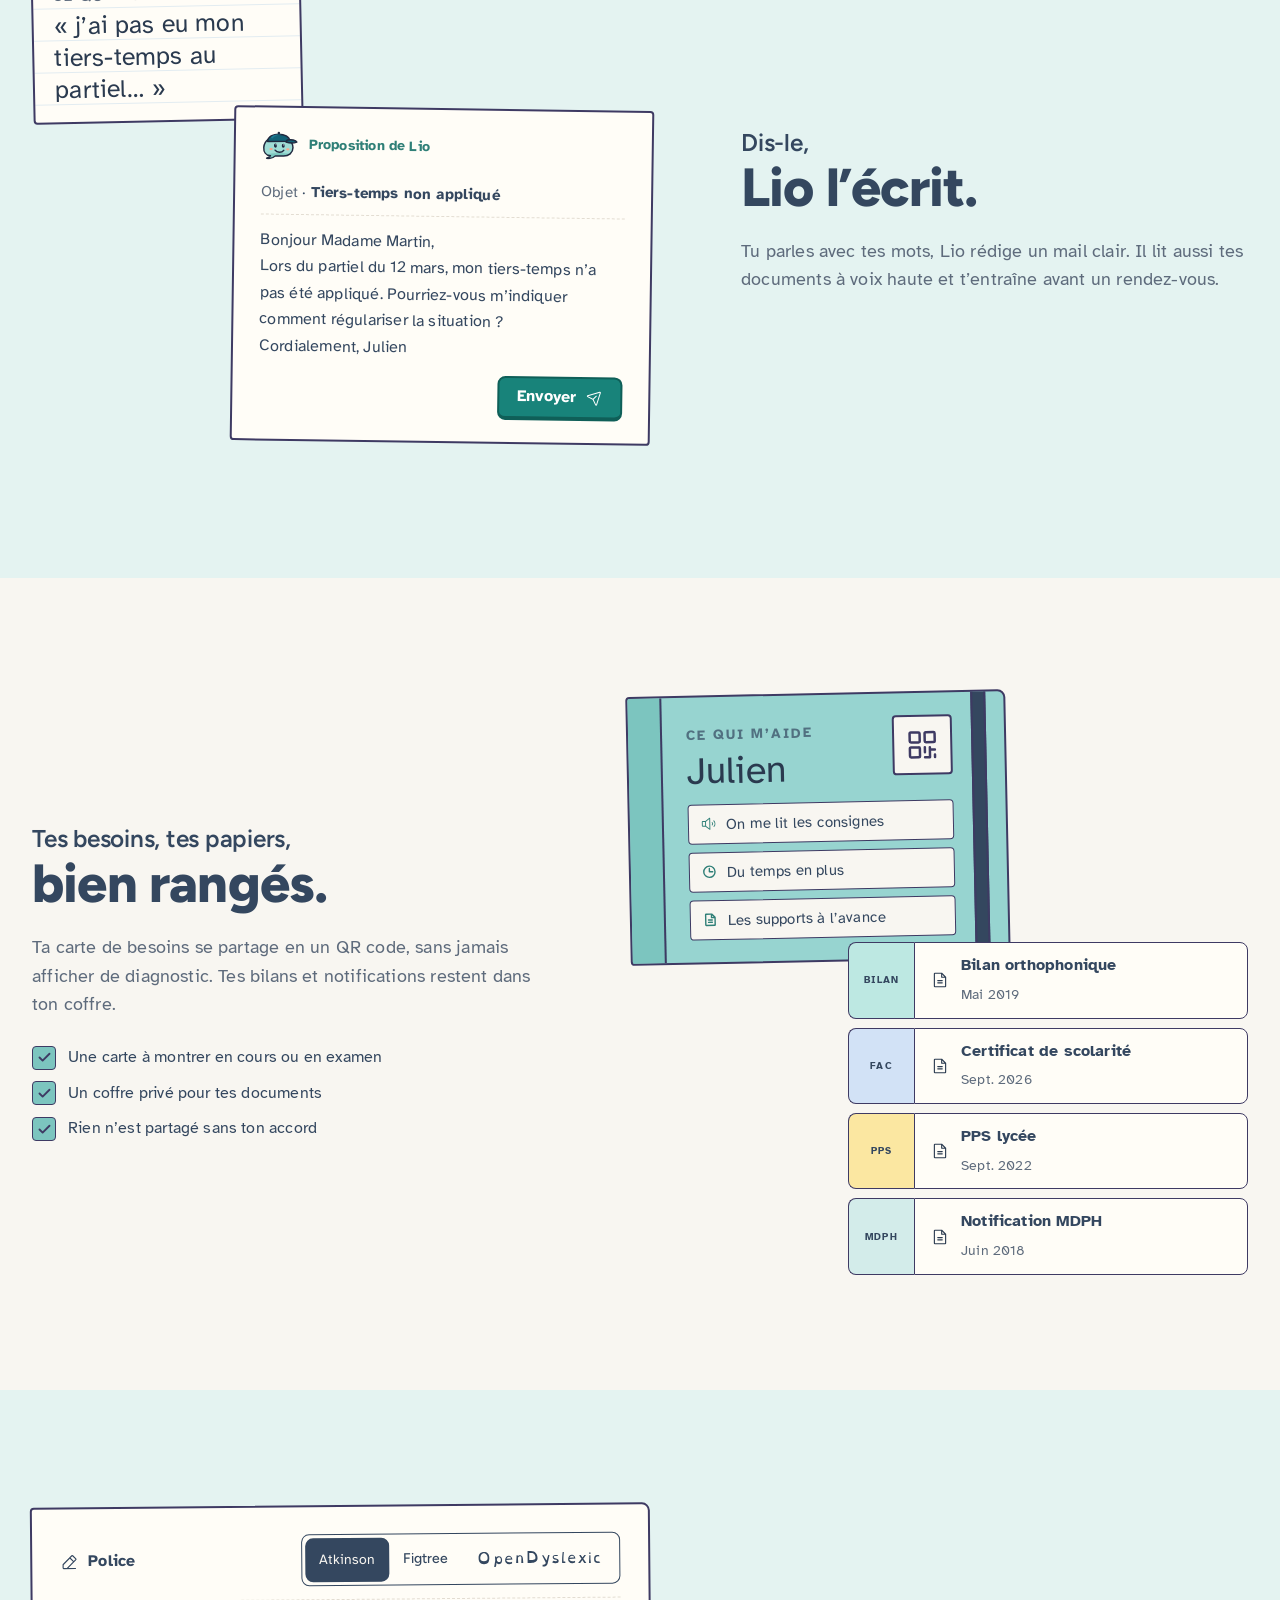
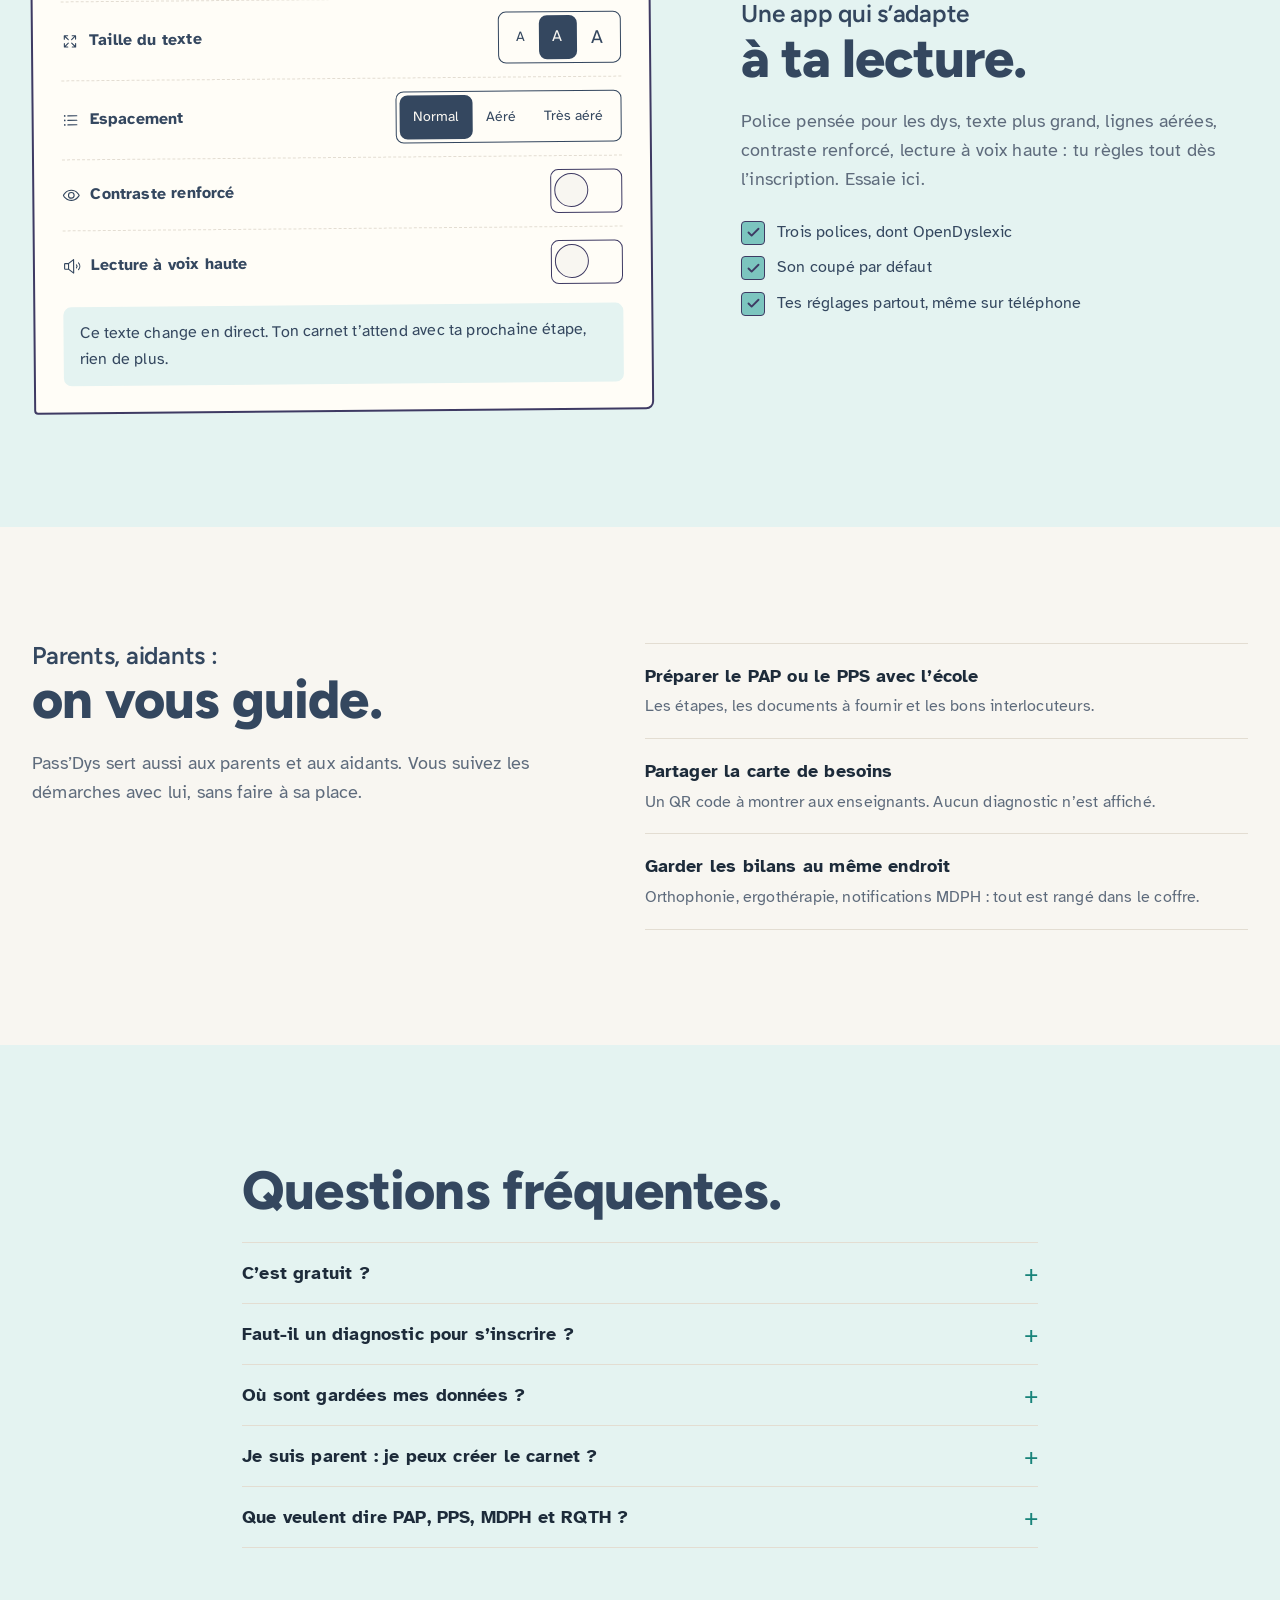
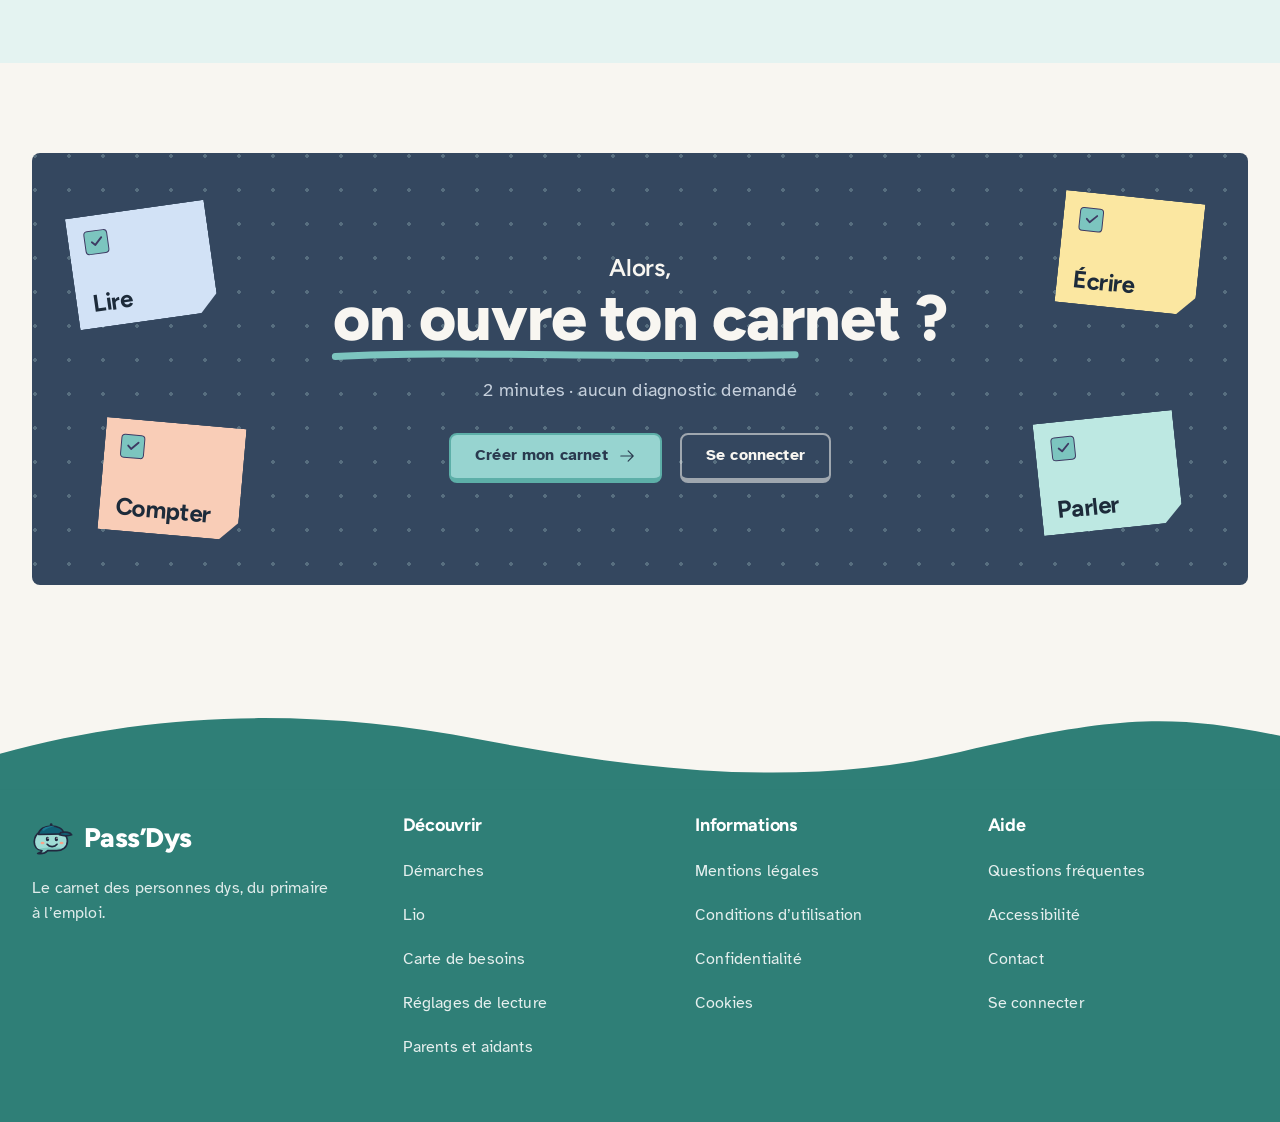
==== commit 4996928d: "Maquette : corrections front issues des tests utilisateurs (identité saisie à l'inscription, parcour" ====
--- a/Maquette/index.html
+++ b/Maquette/index.html
@@ -7,12 +7,12 @@
 <meta name="description" content="Pass’Dys réunit les démarches, les besoins et les documents des personnes dys dans un seul carnet, avec Lio, un compagnon qui aide à lire, écrire et s’organiser.">
 <meta name="theme-color" content="#F8F6F1">
 <link rel="preconnect" href="https://fonts.googleapis.com">
-<link rel="stylesheet" href="https://fonts.googleapis.com/css2?family=Inter+Tight:wght@600;700;800&family=Lexend:wght@300;400;500;600&family=Caveat:wght@500;600;700&family=Atkinson+Hyperlegible:wght@400;700&family=Andika&display=swap">
+<link rel="stylesheet" href="https://fonts.googleapis.com/css2?family=Figtree:wght@500;600;700;800&family=Atkinson+Hyperlegible:ital,wght@0,400;0,700;1,400&display=swap">
 <style>
 :root {
   --bg: #F8F6F1; --tint: #E4F3F1; --paper: #FFFDF7; --surf: #FFFFFF; --line: #E3DDD2; --ink: #1D2B3A; --navy: #34475F; --navy2: #2A3A4F; --encre: #3E3A63; --sub: #5E6B7C;
   --eau: #97D4D0; --eau2: #7CC5BF; --teal: #4FA9A2; --lio: #2F7F77; --postit: #FBE7A1; --postit2: #EFD27A; --menthe: #BDE8E2; --menthe2: #93D3CA; --corail: #F9CDB7; --corail2: #EDAE92; --pale: #D2E2F6; --pale2: #AFC8EA;
-  --font: 'Lexend', 'Segoe UI', sans-serif; --title: 'Inter Tight', 'Lexend', sans-serif; --hand: var(--font); --vert: #18837A; --vert2: #0F5F58; --focus: #3B64A8;
+  --font: 'Atkinson Hyperlegible', 'Segoe UI', sans-serif; --title: 'Figtree', 'Atkinson Hyperlegible', sans-serif; --hand: var(--font); --vert: #18837A; --vert2: #0F5F58; --focus: #3B64A8;
   --wrap: 1320px; --gut: clamp(16px, 3vw, 32px); --sec: clamp(72px, 9vw, 120px);
   color-scheme: light;
   --c1: #E5E5E5; --c2: #F7F7F7; --c3: #E2ECF1;
@@ -27,23 +27,23 @@
 img, svg { display: block; max-width: 100%; }
 a { color: inherit; text-decoration: none; }
 button { font: inherit; color: inherit; cursor: pointer; background: none; border: 0; padding: 0; }
-:focus-visible { outline: 3px solid var(--focus); outline-offset: 3px; border-radius: 8px; }
+:focus-visible { outline: 3px solid var(--focus); outline-offset: 3px; border-radius: 4px; }
 h1, h2, h3 { font-family: var(--title); font-weight: 700; letter-spacing: -.015em; line-height: 1.1; margin: 0; color: var(--navy); }
 p { margin: 0; }
 ul, ol { margin: 0; padding: 0; list-style: none; }
 .wrap { max-width: var(--wrap); margin-inline: auto; padding-inline: var(--gut); }
-.skip { position: absolute; left: 12px; top: -60px; z-index: 100; background: var(--navy); color: #fff; padding: 10px 16px; border-radius: 12px; }
+.skip { position: absolute; left: 12px; top: -60px; z-index: 100; background: var(--navy); color: #fff; padding: 10px 16px; border-radius: 8px; }
 .skip:focus { top: 12px; }
 .hand { font-family: var(--font); font-weight: 500; }
 .dots { position: absolute; top: 0; bottom: 0; pointer-events: none; background: radial-gradient(circle at 3px 3px, #BFE2DE 1.8px, transparent 0) 0 0 / 34px 34px; }
 
-.btn { display: inline-flex; align-items: center; justify-content: center; gap: 10px; min-height: 50px; padding: 0 24px; border-radius: 16px; border: 2px solid transparent; border-bottom-width: 5px; font-size: 16px; font-weight: 600; white-space: nowrap; transition: background .15s, filter .15s, transform .08s, border-bottom-width .08s; }
+.btn { display: inline-flex; align-items: center; justify-content: center; gap: 10px; min-height: 50px; padding: 0 24px; border-radius: 8px; border: 2px solid transparent; border-bottom-width: 5px; font-size: 16px; font-weight: 600; white-space: nowrap; transition: background .15s, filter .15s, transform .08s, border-bottom-width .08s; }
 .btn:active { transform: translateY(3px); border-bottom-width: 2px; margin-bottom: 3px; }
 .btn.pri { background: var(--vert); border-color: var(--vert2); color: #fff; } .btn.pri:hover { filter: brightness(1.1); }
 .btn.out { background: #fff; border-color: var(--line); color: var(--vert); } .btn.out:hover { background: var(--c2); }
-.btn.sm { min-height: 44px; padding: 0 18px; font-size: 16px; border-radius: 16px; border-bottom-width: 4px; }
+.btn.sm { min-height: 44px; padding: 0 18px; font-size: 16px; border-radius: 8px; border-bottom-width: 4px; }
 .btn svg { transition: transform .3s; } .btn:hover svg { transform: translateX(3px); }
-.box { width: 24px; height: 24px; border-radius: 8px; border: 1.8px solid var(--encre); display: inline-flex; align-items: center; justify-content: center; flex-shrink: 0; background: var(--paper); }
+.box { width: 24px; height: 24px; border-radius: 4px; border: 1.8px solid var(--encre); display: inline-flex; align-items: center; justify-content: center; flex-shrink: 0; background: var(--paper); }
 .box.on { background: var(--eau2); }
 .ticks { display: grid; gap: 10px; }
 .ticks li { display: flex; align-items: center; gap: 12px; font-size: 16px; }
@@ -77,7 +77,7 @@
 .hero-art { position: relative; display: flex; justify-content: center; }
 .nb-box { z-index: 2; }
 .lio-says { position: absolute; left: 0; bottom: 4%; z-index: 6; display: flex; align-items: flex-end; gap: 4px; animation: bob 5s ease-in-out 1; pointer-events: none; }
-.lio-says p { background: var(--paper); border: 2px solid var(--encre); border-bottom-width: 4px; border-radius: 18px 18px 18px 4px; padding: 8px 14px; font-size: 21px; line-height: 1.05; color: var(--navy2); transform: rotate(-3deg); margin-bottom: 46px; white-space: nowrap; }
+.lio-says p { background: var(--paper); border: 2px solid var(--encre); border-bottom-width: 4px; border-radius: 8px 8px 8px 4px; padding: 8px 14px; font-size: 21px; line-height: 1.05; color: var(--navy2); transform: rotate(-3deg); margin-bottom: 46px; white-space: nowrap; }
 .hero-txt { display: flex; flex-direction: column; align-items: center; text-align: center; }
 .hero h1 { display: flex; flex-direction: column; align-items: center; font-size: clamp(32px, 3.4vw, 50px); font-weight: 800; letter-spacing: -.015em; line-height: 1.05; }
 .hero h1 .s { font-size: .48em; font-weight: 600; letter-spacing: -.01em; margin-bottom: 4px; }
@@ -92,7 +92,7 @@
 .nb-scale { position: absolute; left: calc(24px * var(--s)); top: calc(22px * var(--s)); width: 432px; height: 602px; transform: scale(var(--s)); transform-origin: 0 0; }
 .nb { position: relative; width: 420px; height: 590px; transform: rotate(7deg); animation: nbIn 1.2s .2s cubic-bezier(.2, .9, .25, 1.1) both; }
 .nb-in { position: relative; width: 420px; height: 590px; animation: sway 7s 1.6s ease-in-out 1; }
-.nb-back { position: absolute; width: 420px; height: 590px; border: 2px solid var(--encre); border-radius: 10px 28px 28px 10px; }
+.nb-back { position: absolute; width: 420px; height: 590px; border: 2px solid var(--encre); border-radius: 4px 8px 8px 4px; }
 .nb-back.b1 { left: 12px; top: 12px; background: #F3EDDF; }
 .nb-back.b2 { left: 6px; top: 6px; background: var(--paper); overflow: hidden; }
 .nb-back.b2::after { content: ''; position: absolute; right: 0; top: 0; bottom: 0; width: 9px; background: repeating-linear-gradient(90deg, #E6DFCF 0 1px, transparent 1px 3px); }
@@ -107,16 +107,16 @@
 .pi:focus-visible .pi-in, .nb.open .pi-in { opacity: 1; transform: none; transition-delay: .12s; }
 .nb.open .pi:nth-of-type(2) { transition-delay: .06s; } .nb.open .pi:nth-of-type(3) { transition-delay: .12s; } .nb.open .pi:nth-of-type(4) { transition-delay: .18s; }
 .nb-rib { position: absolute; left: 270px; top: 580px; width: 26px; height: 66px; background: var(--teal); border: 2px solid var(--encre); border-top: none; clip-path: polygon(0 0, 100% 0, 100% 100%, 50% 78%, 0 100%); z-index: 4; }
-.cover { position: absolute; left: 0; top: 0; width: 420px; height: 590px; background: var(--eau); border: 2.4px solid var(--encre); border-radius: 12px 30px 30px 12px; z-index: 5; overflow: hidden; transform-origin: left center; transition: transform .7s cubic-bezier(.3, 1.2, .4, 1); display: block; }
+.cover { position: absolute; left: 0; top: 0; width: 420px; height: 590px; background: var(--eau); border: 2.4px solid var(--encre); border-radius: 8px 8px 8px 8px; z-index: 5; overflow: hidden; transform-origin: left center; transition: transform .7s cubic-bezier(.3, 1.2, .4, 1); display: block; }
 .cover > span { position: absolute; display: block; }
 .cv-spine { left: 0; top: 0; bottom: 0; width: 44px; background: var(--eau2); border-right: 2px solid var(--encre); }
 .cv-stitch { left: 13px; top: 0; bottom: 0; width: 2px; background: repeating-linear-gradient(transparent 0 8px, rgba(62, 58, 99, .35) 8px 16px); }
-.cv-frame { left: 58px; top: 14px; right: 14px; bottom: 14px; border: 2px dashed rgba(62, 58, 99, .28); border-radius: 6px 20px 20px 6px; }
-.cv-label { left: 87px; top: 78px; width: 244px; height: 124px; background: var(--bg); border: 2px solid var(--encre); border-radius: 16px; text-align: center; }
+.cv-frame { left: 58px; top: 14px; right: 14px; bottom: 14px; border: 2px dashed rgba(62, 58, 99, .28); border-radius: 4px 8px 8px 4px; }
+.cv-label { left: 87px; top: 78px; width: 244px; height: 124px; background: var(--bg); border: 2px solid var(--encre); border-radius: 8px; text-align: center; }
 .cv-label b { display: block; font-family: var(--hand); font-weight: 600; font-size: 42px; line-height: 1; margin-top: 34px; color: var(--navy2); }
 .cv-label i { display: block; height: 1.5px; background: var(--navy); opacity: .3; margin: 12px 38px 0; }
 .cv-cross { inset: 0; transition: transform .5s cubic-bezier(.3, 1.6, .5, 1); transform-origin: 209px 392px; }
-.cv-cross i { position: absolute; border-radius: 13px; background: var(--bg); }
+.cv-cross i { position: absolute; border-radius: 8px; background: var(--bg); }
 .cv-band { right: 24px; top: -4px; width: 20px; height: 600px; background: var(--navy); border-left: 2px solid var(--encre); border-right: 2px solid var(--encre); }
 .cv-brand { left: 119px; width: 180px; text-align: center; bottom: 34px; font-size: 11px; font-weight: 600; letter-spacing: .18em; color: var(--navy2); opacity: .55; }
 .nb.open .cover { transform: perspective(2600px) rotateY(-42deg); }
@@ -136,13 +136,13 @@
 .strip-in { display: flex; align-items: center; justify-content: space-between; gap: 14px 32px; padding-block: 22px; flex-wrap: wrap; }
 .strip p { font-size: 18px; font-weight: 600; color: var(--navy); }
 .strip ul { display: flex; flex-wrap: wrap; gap: 10px; }
-.strip li { display: inline-flex; align-items: center; gap: 9px; min-height: 40px; padding: 0 16px; border-radius: 999px; border: 1.5px solid var(--encre); background: var(--bg); font-size: 16px; font-weight: 500; transition: transform .3s cubic-bezier(.3, 1.6, .5, 1); }
+.strip li { display: inline-flex; align-items: center; gap: 9px; min-height: 40px; padding: 0 16px; border-radius: 8px; border: 1.5px solid var(--encre); background: var(--bg); font-size: 16px; font-weight: 500; transition: transform .3s cubic-bezier(.3, 1.6, .5, 1); }
 
 .strip li { padding-left: 6px; }
-.strip li span { width: 30px; height: 30px; border-radius: 12px; display: flex; align-items: center; justify-content: center; border: 1.5px solid rgba(62, 58, 99, .25); border-bottom-width: 3px; }
+.strip li span { width: 30px; height: 30px; border-radius: 8px; display: flex; align-items: center; justify-content: center; border: 1.5px solid rgba(62, 58, 99, .25); border-bottom-width: 3px; }
 
 /* objets papier */
-.paper { position: relative; background: var(--paper); border: 2px solid var(--encre); border-radius: 6px 22px 22px 6px; }
+.paper { position: relative; background: var(--paper); border: 2px solid var(--encre); border-radius: 4px 8px 8px 4px; }
 .lined { background-image: repeating-linear-gradient(transparent 0 33px, var(--c3) 33px 34px); background-position: 0 20px; }
 .lined::before { content: ''; position: absolute; left: 30px; top: 0; bottom: 0; width: 1.5px; background: #F1B8AA; }
 .cap { font-size: 14px; font-weight: 600; letter-spacing: .14em; text-transform: uppercase; }
@@ -180,47 +180,47 @@
 .src { display: flex; align-items: center; gap: 8px; margin-top: 18px; font-size: 14px; color: var(--sub); }
 
 .lio-vis { position: relative; padding: 0 0 20px; }
-.said { width: 270px; padding: 16px 20px; transform: rotate(-1.2deg); background-image: repeating-linear-gradient(transparent 0 31px, var(--c3) 31px 32px); background-position: 0 12px; border-radius: 4px 14px 14px 4px; }
+.said { width: 270px; padding: 16px 20px; transform: rotate(-1.2deg); background-image: repeating-linear-gradient(transparent 0 31px, var(--c3) 31px 32px); background-position: 0 12px; border-radius: 4px 8px 8px 4px; }
 .said p { font-size: 25px; line-height: 32px; color: var(--navy2); }
-.mail { max-width: 420px; margin: -14px 0 0 auto; padding: 22px 26px; border-radius: 8px; transform: rotate(.8deg); }
+.mail { max-width: 420px; margin: -14px 0 0 auto; padding: 22px 26px; border-radius: 4px; transform: rotate(.8deg); }
 .mail-h { display: flex; align-items: center; gap: 10px; font-size: 13.5px; font-weight: 600; color: var(--lio); }
 .mail-o { font-size: 15px; padding: 10px 0; border-bottom: 1.5px dashed var(--line); margin-top: 10px; }
 .mail-b { font-size: 16px; line-height: 1.65; margin-top: 12px; }
 .mail .acts { display: flex; justify-content: flex-end; gap: 8px; margin-top: 14px; }
 
 .card-vis { position: relative; }
-.need { position: relative; width: min(100%, 380px); background: var(--eau); border: 2.2px solid var(--encre); border-radius: 10px 26px 26px 10px; padding: 22px 52px 22px 58px; overflow: hidden; transform: rotate(-1.2deg); }
+.need { position: relative; width: min(100%, 380px); background: var(--eau); border: 2.2px solid var(--encre); border-radius: 4px 8px 8px 4px; padding: 22px 52px 22px 58px; overflow: hidden; transform: rotate(-1.2deg); }
 .need::before { content: ''; position: absolute; left: 0; top: 0; bottom: 0; width: 34px; background: var(--eau2); border-right: 2px solid var(--encre); }
 .need::after { content: ''; position: absolute; right: 18px; top: -4px; bottom: -4px; width: 15px; background: var(--navy); border-inline: 2px solid var(--encre); }
 .need-h { display: flex; justify-content: space-between; align-items: flex-start; gap: 10px; }
 .need-h b { display: block; font-size: 38px; line-height: 1; margin-top: 4px; color: var(--navy2); }
-.qr { width: 60px; height: 60px; background: var(--bg); border: 2px solid var(--encre); border-radius: 10px; display: flex; align-items: center; justify-content: center; flex-shrink: 0; }
+.qr { width: 60px; height: 60px; background: var(--bg); border: 2px solid var(--encre); border-radius: 4px; display: flex; align-items: center; justify-content: center; flex-shrink: 0; }
 .need ul { display: grid; gap: 8px; margin-top: 14px; }
-.need li { display: flex; align-items: center; gap: 10px; background: var(--bg); border: 1.5px solid var(--encre); border-radius: 10px; padding: 7px 12px; font-size: 15px; font-weight: 500; }
+.need li { display: flex; align-items: center; gap: 10px; background: var(--bg); border: 1.5px solid var(--encre); border-radius: 4px; padding: 7px 12px; font-size: 15px; font-weight: 500; }
 .vault { display: grid; gap: 9px; width: min(100%, 400px); margin: -20px 0 0 auto; position: relative; }
 .row { display: flex; align-items: stretch; transition: transform .35s cubic-bezier(.3, 1.4, .5, 1); }
 .row:hover { transform: translateX(8px); }
-.row .tg { width: 66px; flex-shrink: 0; border: 1.5px solid var(--encre); border-right: 0; border-radius: 12px 0 0 12px; display: flex; align-items: center; justify-content: center; font-size: 10px; font-weight: 700; letter-spacing: .12em; }
-.row .bd { flex: 1; min-width: 0; display: flex; align-items: center; gap: 12px; padding: 10px 16px; border: 1.5px solid var(--encre); border-radius: 0 12px 12px 0; background: var(--paper); }
+.row .tg { width: 66px; flex-shrink: 0; border: 1.5px solid var(--encre); border-right: 0; border-radius: 8px 0 0 8px; display: flex; align-items: center; justify-content: center; font-size: 10px; font-weight: 700; letter-spacing: .12em; }
+.row .bd { flex: 1; min-width: 0; display: flex; align-items: center; gap: 12px; padding: 10px 16px; border: 1.5px solid var(--encre); border-radius: 0 8px 8px 0; background: var(--paper); }
 .row b { display: block; font-size: 16px; font-weight: 600; }
 .row small { font-size: 14px; color: var(--sub); }
 
-.set { padding: 14px 28px; border-radius: 8px 22px 22px 8px; transform: rotate(-.5deg); }
+.set { padding: 14px 28px; border-radius: 4px 8px 8px 4px; transform: rotate(-.5deg); }
 .set-row { display: flex; align-items: center; justify-content: space-between; gap: 10px 16px; padding: 13px 0; border-bottom: 1.5px dashed var(--line); font-size: 16px; font-weight: 600; flex-wrap: wrap; }
 .set-row:last-of-type { border-bottom: 0; }
 .set-row > span { display: inline-flex; align-items: center; gap: 10px; }
-.seg { display: inline-flex; flex-wrap: wrap; border: 1.5px solid var(--navy); border-radius: 999px; padding: 3px; }
-.seg button { min-height: 44px; padding: 0 14px; border-radius: 999px; font-size: 14px; font-weight: 500; transition: background .2s; }
+.seg { display: inline-flex; flex-wrap: wrap; border: 1.5px solid var(--navy); border-radius: 8px; padding: 3px; }
+.seg button { min-height: 44px; padding: 0 14px; border-radius: 8px; font-size: 14px; font-weight: 500; transition: background .2s; }
 .seg button:hover { background: #D3ECEA; }
 .seg button[aria-pressed="true"] { background: var(--navy); color: var(--bg); }
-.sw { width: 52px; height: 30px; border-radius: 999px; border: 1.5px solid var(--encre); background: var(--paper); position: relative; flex-shrink: 0; transition: background .2s; }
+.sw { width: 52px; height: 30px; border-radius: 8px; border: 1.5px solid var(--encre); background: var(--paper); position: relative; flex-shrink: 0; transition: background .2s; }
 .sw::after { content: ''; position: absolute; top: 3px; left: 3px; width: 21px; height: 21px; border-radius: 50%; background: var(--bg); border: 1.5px solid var(--encre); transition: left .2s; }
 .sw[aria-checked="true"] { background: var(--eau2); }
 .sw[aria-checked="true"]::after { left: 24px; }
-.preview { margin: 6px 0 12px; padding: 14px 16px; border-radius: 12px; background: var(--tint); font-size: 16px; line-height: 1.6; font-weight: 400; transition: font-size .2s; }
+.preview { margin: 6px 0 12px; padding: 14px 16px; border-radius: 8px; background: var(--tint); font-size: 16px; line-height: 1.6; font-weight: 400; transition: font-size .2s; }
 .preview.hc { color: #000; background: #FFF6CF; }
 
-.cta { position: relative; background: var(--navy); border-radius: 24px; padding: clamp(56px, 8vw, 104px) var(--gut); text-align: center; overflow: hidden; color: var(--bg); }
+.cta { position: relative; background: var(--navy); border-radius: 8px; padding: clamp(56px, 8vw, 104px) var(--gut); text-align: center; overflow: hidden; color: var(--bg); }
 .cta .dots { inset: 0; width: auto; opacity: .25; }
 .cta h2 { position: relative; color: var(--bg); }
 .cta .tt .b { font-size: clamp(32px, 5vw, 64px); }
@@ -247,7 +247,7 @@
 .nm { display: inline-block; transition: opacity .26s, transform .26s; }
 .cv-label .nm { display: block; }
 .nm.swap { opacity: 0; transform: translateY(-6px); }
-.toast { position: fixed; left: 50%; bottom: 24px; transform: translate(-50%, 20px); background: var(--ink); color: #fff; font-size: 14px; padding: 12px 18px; border-radius: 12px; opacity: 0; pointer-events: none; transition: opacity .2s, transform .2s; z-index: 3000; max-width: calc(100vw - 32px); text-align: center; }
+.toast { position: fixed; left: 50%; bottom: 24px; transform: translate(-50%, 20px); background: var(--ink); color: #fff; font-size: 14px; padding: 12px 18px; border-radius: 8px; opacity: 0; pointer-events: none; transition: opacity .2s, transform .2s; z-index: 3000; max-width: calc(100vw - 32px); text-align: center; }
 .toast.on { opacity: 1; transform: translate(-50%, 0); }
 .js .rv { opacity: 0; transform: translateY(18px); transition: opacity .7s ease, transform .7s cubic-bezier(.2, .8, .2, 1); }
 .js .rv.in { opacity: 1; transform: none; }
@@ -289,13 +289,13 @@
   .said { width: auto; max-width: 300px; }
   .mail { padding: 18px; }
   .mail .sticky { left: -6px !important; bottom: -26px !important; }
-  .seg { border-radius: 24px; }
+  .seg { border-radius: 8px; }
   .need { padding: 20px 44px 20px 50px; }
   .vault { margin-top: 18px; }
   .set { padding: 10px 18px; }
   .strip-in { justify-content: center; text-align: center; }
   .strip ul { justify-content: center; }
-  .cta { border-radius: 24px; }
+  .cta { border-radius: 8px; }
   .ft-in { grid-template-columns: 1fr 1fr; }
 }
 @media (max-width: 380px) {
@@ -368,7 +368,7 @@
 .hero-txt, .feat > div, .par > div, .faq, .cta { min-width: 0; overflow-wrap: anywhere; }
 /* l'en-tête garde sa taille quels que soient les réglages */
 html.sp2 .hd, html.sp3 .hd { letter-spacing: normal; word-spacing: normal; }
-html.f-dys .hd, html.f-atk .hd { --font: 'Lexend', 'Segoe UI', sans-serif; --title: 'Inter Tight', 'Lexend', sans-serif; }
+html.f-dys .hd, html.f-atk .hd, html.f-fig .hd { --font: 'Atkinson Hyperlegible', 'Segoe UI', sans-serif; --title: 'Figtree', 'Atkinson Hyperlegible', sans-serif; }
 html.f-dys .hd .aa-panel { --font: 'OpenDyslexic', sans-serif; }
 .hd-in { min-width: 0; }
 @media (max-width: 400px) { .hd .brand span { display: none; } }
@@ -383,14 +383,14 @@
 .hero h1 .u { white-space: normal; text-wrap: balance; }
 .tt .u { white-space: normal; text-wrap: balance; }
 /* confort de lecture (Aa) */
-.aa { width: 48px; height: 44px; border-radius: 16px; border: 2px solid var(--c1); border-bottom-width: 4px; background: #fff; color: var(--navy); font-family: var(--title); font-weight: 800; font-size: 18px; letter-spacing: -.02em; }
+.aa { width: 48px; height: 44px; border-radius: 8px; border: 2px solid var(--c1); border-bottom-width: 4px; background: #fff; color: var(--navy); font-family: var(--title); font-weight: 800; font-size: 18px; letter-spacing: -.02em; }
 .aa[aria-expanded="true"] { background: var(--navy); border-color: var(--navy2); color: #fff; }
 .hd-in { position: relative; }
-.aa-panel { position: absolute; right: max(var(--gut), calc((100vw - var(--wrap)) / 2 + var(--gut))); top: calc(100% + 8px); width: min(420px, calc(100vw - 2 * var(--gut))); max-height: calc(100vh - 100px); overflow: auto; overscroll-behavior: contain; padding: 18px 20px; border-radius: 16px; background: #fff; border: 2px solid var(--line); border-bottom-width: 4px; color: var(--ink); z-index: 60; }
+.aa-panel { position: absolute; right: max(var(--gut), calc((100vw - var(--wrap)) / 2 + var(--gut))); top: calc(100% + 8px); width: min(420px, calc(100vw - 2 * var(--gut))); max-height: calc(100vh - 100px); overflow: auto; overscroll-behavior: contain; padding: 18px 20px; border-radius: 8px; background: #fff; border: 2px solid var(--line); border-bottom-width: 4px; color: var(--ink); z-index: 60; }
 .aa-panel[hidden] { display: none; }
 .aa-h { display: flex; align-items: center; justify-content: space-between; margin-bottom: 6px; }
 .aa-h h2 { font-size: 21px; letter-spacing: -.02em; }
-.aa-x { width: 44px; height: 44px; border-radius: 12px; display: inline-flex; align-items: center; justify-content: center; margin-right: -8px; }
+.aa-x { width: 44px; height: 44px; border-radius: 8px; display: inline-flex; align-items: center; justify-content: center; margin-right: -8px; }
 .aa-row { display: flex; align-items: center; justify-content: space-between; gap: 10px; flex-wrap: wrap; padding: 12px 0; border-bottom: 1.5px dashed var(--line); font-weight: 600; font-size: 16px; }
 .aa-panel .seg button { min-height: 40px; padding: 0 14px; font-size: 14px; }
 .aa-panel .sw { width: 56px; height: 34px; }
@@ -404,6 +404,7 @@
 html.sp3 body { letter-spacing: .07em; word-spacing: .22em; line-height: 2; }
 html.f-dys { --font: 'OpenDyslexic', sans-serif; --title: 'OpenDyslexic', sans-serif; }
 html.f-atk { --font: 'Atkinson Hyperlegible', sans-serif; }
+html.f-fig { --font: 'Figtree', 'Segoe UI', sans-serif; }
 /* premier écran : le bandeau « Pensé avec et pour » touche le bas de la fenêtre */
 .first { display: flex; flex-direction: column; min-height: calc(100svh - var(--hdr-h, 74px)); }
 .first > .hero { flex: 1; display: flex; flex-direction: column; justify-content: center; }
@@ -436,7 +437,7 @@
   </div>
   <div class="aa-panel" id="aaPanel" role="dialog" aria-labelledby="aaT" hidden>
     <div class="aa-h"><h2 id="aaT">Confort de lecture</h2><button class="aa-x" data-aa="close" aria-label="Fermer"><svg width="20" height="20" viewBox="0 0 256 256" fill="currentColor" aria-hidden="true" style="flex-shrink:0"><path d="M205.66,194.34a8,8,0,0,1-11.32,11.32L128,139.31,61.66,205.66a8,8,0,0,1-11.32-11.32L116.69,128,50.34,61.66A8,8,0,0,1,61.66,50.34L128,116.69l66.34-66.35a8,8,0,0,1,11.32,11.32L139.31,128Z"/></svg></button></div>
-    <div class="aa-row"><span>Police</span><div class="seg" data-k="font" role="group" aria-label="Police"><button data-v="lexend" style="font-family: Lexend, sans-serif;">Lexend</button><button data-v="atkinson" style="font-family: 'Atkinson Hyperlegible', sans-serif;">Atkinson</button><button data-v="dys" style="font-family: OpenDyslexic, sans-serif;">OpenDyslexic</button></div></div>
+    <div class="aa-row"><span>Police</span><div class="seg" data-k="font" role="group" aria-label="Police"><button data-v="atkinson" style="font-family: 'Atkinson Hyperlegible', sans-serif;">Atkinson</button><button data-v="figtree" style="font-family: 'Figtree', sans-serif;">Figtree</button><button data-v="dys" style="font-family: OpenDyslexic, sans-serif;">OpenDyslexic</button></div></div>
     <div class="aa-row"><span>Taille du texte</span><div class="seg" data-k="size" role="group" aria-label="Taille du texte"><button data-v="1" aria-label="Normale" style="font-size: 15px;">A</button><button data-v="1.08" aria-label="Grande" style="font-size: 18px;">A</button><button data-v="1.16" aria-label="Très grande" style="font-size: 21px;">A</button></div></div>
     <div class="aa-row"><span>Espacement</span><div class="seg" data-k="space" role="group" aria-label="Espacement"><button data-v="1">Normal</button><button data-v="2">Aéré</button><button data-v="3">Très aéré</button></div></div>
     <div class="aa-row"><span>Contraste renforcé</span><button class="sw" role="switch" aria-checked="false" data-k="hc" aria-label="Contraste renforcé"></button></div>
@@ -551,11 +552,11 @@
       <div class="rv">
         <h2 class="tt"><span class="s">Une app qui s’adapte</span><span class="b">à ta lecture.</span></h2>
         <p class="txt">Police pensée pour les dys, texte plus grand, lignes aérées, contraste renforcé, lecture à voix haute : tu règles tout dès l’inscription. Essaie ici.</p>
-        <ul class="ticks"><li><span class="box on"><svg width="15" height="15" viewBox="0 0 24 24" fill="none" stroke="currentColor" stroke-width="3" stroke-linecap="round" stroke-linejoin="round" aria-hidden="true"><path d="M20 6 9 17l-5-5"/></svg></span>Quatre polices, dont OpenDyslexic</li><li><span class="box on"><svg width="15" height="15" viewBox="0 0 24 24" fill="none" stroke="currentColor" stroke-width="3" stroke-linecap="round" stroke-linejoin="round" aria-hidden="true"><path d="M20 6 9 17l-5-5"/></svg></span>Son coupé par défaut</li><li><span class="box on"><svg width="15" height="15" viewBox="0 0 24 24" fill="none" stroke="currentColor" stroke-width="3" stroke-linecap="round" stroke-linejoin="round" aria-hidden="true"><path d="M20 6 9 17l-5-5"/></svg></span>Tes réglages partout, même sur téléphone</li></ul>
+        <ul class="ticks"><li><span class="box on"><svg width="15" height="15" viewBox="0 0 24 24" fill="none" stroke="currentColor" stroke-width="3" stroke-linecap="round" stroke-linejoin="round" aria-hidden="true"><path d="M20 6 9 17l-5-5"/></svg></span>Trois polices, dont OpenDyslexic</li><li><span class="box on"><svg width="15" height="15" viewBox="0 0 24 24" fill="none" stroke="currentColor" stroke-width="3" stroke-linecap="round" stroke-linejoin="round" aria-hidden="true"><path d="M20 6 9 17l-5-5"/></svg></span>Son coupé par défaut</li><li><span class="box on"><svg width="15" height="15" viewBox="0 0 24 24" fill="none" stroke="currentColor" stroke-width="3" stroke-linecap="round" stroke-linejoin="round" aria-hidden="true"><path d="M20 6 9 17l-5-5"/></svg></span>Tes réglages partout, même sur téléphone</li></ul>
       </div>
       <div class="vis rv" style="position: relative;">
         <div class="paper set" id="demo">
-          <div class="set-row"><span><svg width="18" height="18" viewBox="0 0 256 256" fill="currentColor" aria-hidden="true" style="flex-shrink:0"><path d="M227.32,73.37,182.63,28.69a16,16,0,0,0-22.63,0L36.69,152A15.86,15.86,0,0,0,32,163.31V208a16,16,0,0,0,16,16H216a8,8,0,0,0,0-16H115.32l112-112A16,16,0,0,0,227.32,73.37ZM92.69,208H48V163.31l88-88L180.69,120ZM192,108.69,147.32,64l24-24L216,84.69Z"/></svg>Police</span><div class="seg" data-k="font" role="group" aria-label="Police"><button aria-pressed="true" data-v="'Lexend', sans-serif" style="font-family: 'Lexend', sans-serif;">Lexend</button><button aria-pressed="false" data-v="'Atkinson Hyperlegible', sans-serif" style="font-family: 'Atkinson Hyperlegible', sans-serif;">Atkinson</button><button aria-pressed="false" data-v="'Andika', sans-serif" style="font-family: 'Andika', sans-serif;">Andika</button><button aria-pressed="false" data-v="'OpenDyslexic', sans-serif" style="font-family: 'OpenDyslexic', sans-serif;">OpenDyslexic</button></div></div>
+          <div class="set-row"><span><svg width="18" height="18" viewBox="0 0 256 256" fill="currentColor" aria-hidden="true" style="flex-shrink:0"><path d="M227.32,73.37,182.63,28.69a16,16,0,0,0-22.63,0L36.69,152A15.86,15.86,0,0,0,32,163.31V208a16,16,0,0,0,16,16H216a8,8,0,0,0,0-16H115.32l112-112A16,16,0,0,0,227.32,73.37ZM92.69,208H48V163.31l88-88L180.69,120ZM192,108.69,147.32,64l24-24L216,84.69Z"/></svg>Police</span><div class="seg" data-k="font" role="group" aria-label="Police"><button aria-pressed="true" data-v="'Atkinson Hyperlegible', sans-serif" style="font-family: 'Atkinson Hyperlegible', sans-serif;">Atkinson</button><button aria-pressed="false" data-v="'Figtree', sans-serif" style="font-family: 'Figtree', sans-serif;">Figtree</button><button aria-pressed="false" data-v="'OpenDyslexic', sans-serif" style="font-family: 'OpenDyslexic', sans-serif;">OpenDyslexic</button></div></div>
           <div class="set-row"><span><svg width="18" height="18" viewBox="0 0 256 256" fill="currentColor" aria-hidden="true" style="flex-shrink:0"><path d="M216,48V96a8,8,0,0,1-16,0V67.31l-42.34,42.35a8,8,0,0,1-11.32-11.32L188.69,56H160a8,8,0,0,1,0-16h48A8,8,0,0,1,216,48ZM98.34,146.34,56,188.69V160a8,8,0,0,0-16,0v48a8,8,0,0,0,8,8H96a8,8,0,0,0,0-16H67.31l42.35-42.34a8,8,0,0,0-11.32-11.32ZM208,152a8,8,0,0,0-8,8v28.69l-42.34-42.35a8,8,0,0,0-11.32,11.32L188.69,200H160a8,8,0,0,0,0,16h48a8,8,0,0,0,8-8V160A8,8,0,0,0,208,152ZM67.31,56H96a8,8,0,0,0,0-16H48a8,8,0,0,0-8,8V96a8,8,0,0,0,16,0V67.31l42.34,42.35a8,8,0,0,0,11.32-11.32Z"/></svg>Taille du texte</span><div class="seg" data-k="size" role="group" aria-label="Taille du texte"><button aria-pressed="false" data-v="14px" aria-label="Petit" style="font-size: 14px;">A</button><button aria-pressed="true" data-v="16px" aria-label="Moyen" style="font-size: 16px;">A</button><button aria-pressed="false" data-v="19px" aria-label="Grand" style="font-size: 19px;">A</button></div></div>
           <div class="set-row"><span><svg width="18" height="18" viewBox="0 0 256 256" fill="currentColor" aria-hidden="true" style="flex-shrink:0"><path d="M80,64a8,8,0,0,1,8-8H216a8,8,0,0,1,0,16H88A8,8,0,0,1,80,64Zm136,56H88a8,8,0,0,0,0,16H216a8,8,0,0,0,0-16Zm0,64H88a8,8,0,0,0,0,16H216a8,8,0,0,0,0-16ZM44,52A12,12,0,1,0,56,64,12,12,0,0,0,44,52Zm0,64a12,12,0,1,0,12,12A12,12,0,0,0,44,116Zm0,64a12,12,0,1,0,12,12A12,12,0,0,0,44,180Z"/></svg>Espacement</span><div class="seg" data-k="space" role="group" aria-label="Espacement"><button aria-pressed="true" data-v="1.6">Normal</button><button aria-pressed="false" data-v="1.9">Aéré</button><button aria-pressed="false" data-v="2.2">Très aéré</button></div></div>
           <div class="set-row"><span><svg width="18" height="18" viewBox="0 0 256 256" fill="currentColor" aria-hidden="true" style="flex-shrink:0"><path d="M247.31,124.76c-.35-.79-8.82-19.58-27.65-38.41C194.57,61.26,162.88,48,128,48S61.43,61.26,36.34,86.35C17.51,105.18,9,124,8.69,124.76a8,8,0,0,0,0,6.5c.35.79,8.82,19.57,27.65,38.4C61.43,194.74,93.12,208,128,208s66.57-13.26,91.66-38.34c18.83-18.83,27.3-37.61,27.65-38.4A8,8,0,0,0,247.31,124.76ZM128,192c-30.78,0-57.67-11.19-79.93-33.25A133.47,133.47,0,0,1,25,128,133.33,133.33,0,0,1,48.07,97.25C70.33,75.19,97.22,64,128,64s57.67,11.19,79.93,33.25A133.46,133.46,0,0,1,231.05,128C223.84,141.46,192.43,192,128,192Zm0-112a48,48,0,1,0,48,48A48.05,48.05,0,0,0,128,80Zm0,80a32,32,0,1,1,32-32A32,32,0,0,1,128,160Z"/></svg>Contraste renforcé</span><button class="sw" role="switch" aria-checked="false" data-k="hc" aria-label="Contraste renforcé"></button></div>
@@ -680,12 +681,15 @@
 
   const KEY = 'passdys:reglages';
   const read = () => { try { return JSON.parse(localStorage.getItem(KEY)) || {}; } catch (e) { return {}; } };
-  const DEF = { font: 'lexend', size: '1', space: '1', hc: false, calm: false };
+  // mêmes polices que l'application (Atkinson, Figtree, OpenDyslexic) ; « lexend » était l'ancien nom d'Atkinson
+  const DEF = { font: 'atkinson', size: '1', space: '1', hc: false, calm: false };
   let R = { ...DEF, ...read() };
+  if (!['atkinson', 'figtree', 'dys'].includes(R.font)) R.font = 'atkinson';
   const root = document.documentElement;
   const paint = () => {
     root.classList.toggle('f-dys', R.font === 'dys');
     root.classList.toggle('f-atk', R.font === 'atkinson');
+    root.classList.toggle('f-fig', R.font === 'figtree');
     root.classList.toggle('z', String(R.size) !== '1');
     root.style.setProperty('--z', R.size);
     root.classList.toggle('sp2', String(R.space) === '2');
@@ -720,24 +724,24 @@
   const read = () => { try { const v = JSON.parse(localStorage.getItem(KEY) || 'null'); return v && Date.now() - v.at < MAX ? v : null; } catch (e) { return null; } };
   const save = (audience) => { try { localStorage.setItem(KEY, JSON.stringify({ at: Date.now(), audience })); } catch (e) { return null; } return true; };
   const css = `
-.ck { position: fixed; z-index: 2000; left: 20px; bottom: 20px; width: min(520px, calc(100vw - 40px)); background: var(--surf, #FFFFFF); color: var(--ink, #1D2B3A); border: 1px solid var(--line, #E7E3DB); border-radius: 22px; padding: 22px; font-family: 'Lexend', 'Segoe UI', sans-serif; font-size: 15px; line-height: 1.55; text-align: left; }
-.ck h2 { margin: 0 0 8px; font-family: 'Inter Tight', 'Lexend', sans-serif; font-size: 20px; letter-spacing: -.02em; color: var(--ink, #1D2B3A); }
+.ck { position: fixed; z-index: 2000; left: 20px; bottom: 20px; width: min(520px, calc(100vw - 40px)); background: var(--surf, #FFFFFF); color: var(--ink, #1D2B3A); border: 1px solid var(--line, #E7E3DB); border-radius: 8px; padding: 22px; font-family: 'Atkinson Hyperlegible', 'Segoe UI', sans-serif; font-size: 15px; line-height: 1.55; text-align: left; }
+.ck h2 { margin: 0 0 8px; font-family: 'Figtree', 'Atkinson Hyperlegible', sans-serif; font-size: 20px; letter-spacing: -.02em; color: var(--ink, #1D2B3A); }
 .ck p { margin: 0; color: var(--sub, #5E6B7C); }
 .ck a { color: var(--dem, #3B64A8); text-underline-offset: 3px; }
 .ck-acts { display: grid; grid-template-columns: 1fr 1fr; gap: 8px; margin-top: 16px; }
 .ck-acts .ck-wide { grid-column: 1 / -1; }
-.ck button { font: inherit; font-weight: 600; min-height: 48px; border-radius: 14px; cursor: pointer; border: 1.5px solid #34475F; background: transparent; color: var(--ink, #1D2B3A); padding: 0 14px; }
+.ck button { font: inherit; font-weight: 600; min-height: 48px; border-radius: 8px; cursor: pointer; border: 1.5px solid #34475F; background: transparent; color: var(--ink, #1D2B3A); padding: 0 14px; }
 .ck button.ck-pri { background: #34475F; color: #FFFFFF; }
 .ck button:focus-visible, .ck a:focus-visible { outline: 3px solid #3B64A8; outline-offset: 2px; }
 .ck-cat { display: flex; align-items: flex-start; gap: 14px; padding: 14px 0; border-top: 1px solid var(--line, #E7E3DB); }
 .ck-cat b { display: block; color: var(--ink, #1D2B3A); }
 .ck-cat span.s { display: block; font-size: 13.5px; color: var(--sub, #5E6B7C); }
-.ck-sw { flex-shrink: 0; width: 50px; height: 30px; border-radius: 99px; border: 0 !important; background: #C9C4BA !important; position: relative; padding: 0 !important; min-height: 0 !important; }
+.ck-sw { flex-shrink: 0; width: 50px; height: 30px; border-radius: 8px; border: 0 !important; background: #C9C4BA !important; position: relative; padding: 0 !important; min-height: 0 !important; }
 .ck-sw::after { content: ''; position: absolute; top: 4px; left: 4px; width: 22px; height: 22px; border-radius: 50%; background: #FFFFFF; transition: left .15s; }
 .ck-sw[aria-checked="true"] { background: #2F7F77 !important; }
 .ck-sw[aria-checked="true"]::after { left: 24px; }
 .ck-sw:disabled { opacity: .6; cursor: not-allowed; }
-@media (max-width: 600px) { .ck { left: 0; right: 0; bottom: 0; width: 100%; border-radius: 22px 22px 0 0; padding: 18px 16px calc(16px + env(safe-area-inset-bottom, 0px)); } }
+@media (max-width: 600px) { .ck { left: 0; right: 0; bottom: 0; width: 100%; border-radius: 8px 8px 0 0; padding: 18px 16px calc(16px + env(safe-area-inset-bottom, 0px)); } }
 `;
   const st = document.createElement('style');
   st.textContent = css;
@@ -745,14 +749,15 @@
   let box = null;
   const close = () => { if (box) { box.remove(); box = null; } };
   const LEGAL = 'informations.html';
+  const tt = (a, b) => (typeof tv === 'function' ? tv(a, b) : a);
   function banner() {
     close();
     box = document.createElement('section');
     box.className = 'ck';
     box.setAttribute('role', 'dialog');
     box.setAttribute('aria-labelledby', 'ckT');
-    box.innerHTML = `<h2 id="ckT">Tes choix pour les cookies</h2>
-      <p>Pass’Dys garde seulement ce qui sert à fonctionner : rester connecté et retenir tes réglages. Si tu es d’accord, une mesure d’audience anonyme nous aide à améliorer l’application. Jamais de publicité, jamais de pistage. <a href="${LEGAL}#cookies">En savoir plus</a></p>
+    box.innerHTML = `<h2 id="ckT">${tt('Tes choix pour les cookies', 'Vos choix pour les cookies')}</h2>
+      <p>Pass’Dys garde seulement ce qui sert à fonctionner : rester connecté et retenir ${tt('tes réglages. Si tu es d’accord', 'vos réglages. Si vous êtes d’accord')}, une mesure d’audience anonyme nous aide à améliorer l’application. Jamais de publicité, jamais de pistage. <a href="${LEGAL}#cookies">En savoir plus</a></p>
       <div class="ck-acts"><button data-ck="non">Tout refuser</button><button class="ck-pri" data-ck="oui">Tout accepter</button><button class="ck-wide" data-ck="perso">Choisir moi-même</button></div>`;
     document.body.append(box);
   }
@@ -764,10 +769,10 @@
     box.setAttribute('role', 'dialog');
     box.setAttribute('aria-labelledby', 'ckT');
     box.innerHTML = `<h2 id="ckT">Choisir moi-même</h2>
-      <div class="ck-cat"><span style="flex: 1;"><b>Nécessaires</b><span class="s">Rester connecté, garder tes réglages et tes choix. Toujours actifs : l’application ne marche pas sans.</span></span><button class="ck-sw" role="switch" aria-checked="true" aria-label="Nécessaires, toujours actifs" disabled></button></div>
-      <div class="ck-cat"><span style="flex: 1;"><b>Mesure d’audience anonyme</b><span class="s">Compter les pages vues, sans savoir qui tu es. Désactivée tant que tu ne l’actives pas.</span></span><button class="ck-sw" id="ckAud" role="switch" aria-checked="${cur && cur.audience ? 'true' : 'false'}" aria-label="Mesure d’audience anonyme"></button></div>
+      <div class="ck-cat"><span style="flex: 1;"><b>Nécessaires</b><span class="s">Rester connecté, garder ${tt('tes réglages et tes choix', 'vos réglages et vos choix')}. Toujours actifs : l’application ne marche pas sans.</span></span><button class="ck-sw" role="switch" aria-checked="true" aria-label="Nécessaires, toujours actifs" disabled></button></div>
+      <div class="ck-cat"><span style="flex: 1;"><b>Mesure d’audience anonyme</b><span class="s">Compter les pages vues, ${tt('sans savoir qui tu es. Désactivée tant que tu ne l’actives pas.', 'sans savoir qui vous êtes. Désactivée tant que vous ne l’activez pas.')}</span></span><button class="ck-sw" id="ckAud" role="switch" aria-checked="${cur && cur.audience ? 'true' : 'false'}" aria-label="Mesure d’audience anonyme"></button></div>
       <div class="ck-acts"><button data-ck="non">Tout refuser</button><button class="ck-pri" data-ck="save">Enregistrer</button></div>
-      <p style="margin-top: 12px; font-size: 13.5px;">On te redemandera dans 6 mois. Tu peux changer d’avis à tout moment dans les réglages.</p>`;
+      <p style="margin-top: 12px; font-size: 13.5px;">${tt('On te redemandera dans 6 mois. Tu peux changer d’avis à tout moment dans les réglages.', 'Nous vous redemanderons dans 6 mois. Vous pouvez changer d’avis à tout moment dans les réglages.')}</p>`;
     document.body.append(box);
     box.querySelector('#ckAud').focus();
   }
@@ -781,7 +786,7 @@
       if (k === 'perso') return prefs();
       if (k === 'oui') { save(true); close(); return say('Merci. Mesure d’audience anonyme activée.'); }
       if (k === 'non') { save(false); close(); return say('C’est noté : seulement le nécessaire.'); }
-      if (k === 'save') { const on = document.getElementById('ckAud').getAttribute('aria-checked') === 'true'; save(on); close(); return say('Tes choix sont enregistrés.'); }
+      if (k === 'save') { const on = document.getElementById('ckAud').getAttribute('aria-checked') === 'true'; save(on); close(); return say(tt('Tes choix sont enregistrés.', 'Vos choix sont enregistrés.')); }
     }
     const open = e.target.closest('[data-act="cookies"]');
     if (open) { e.preventDefault(); prefs(); return; }
